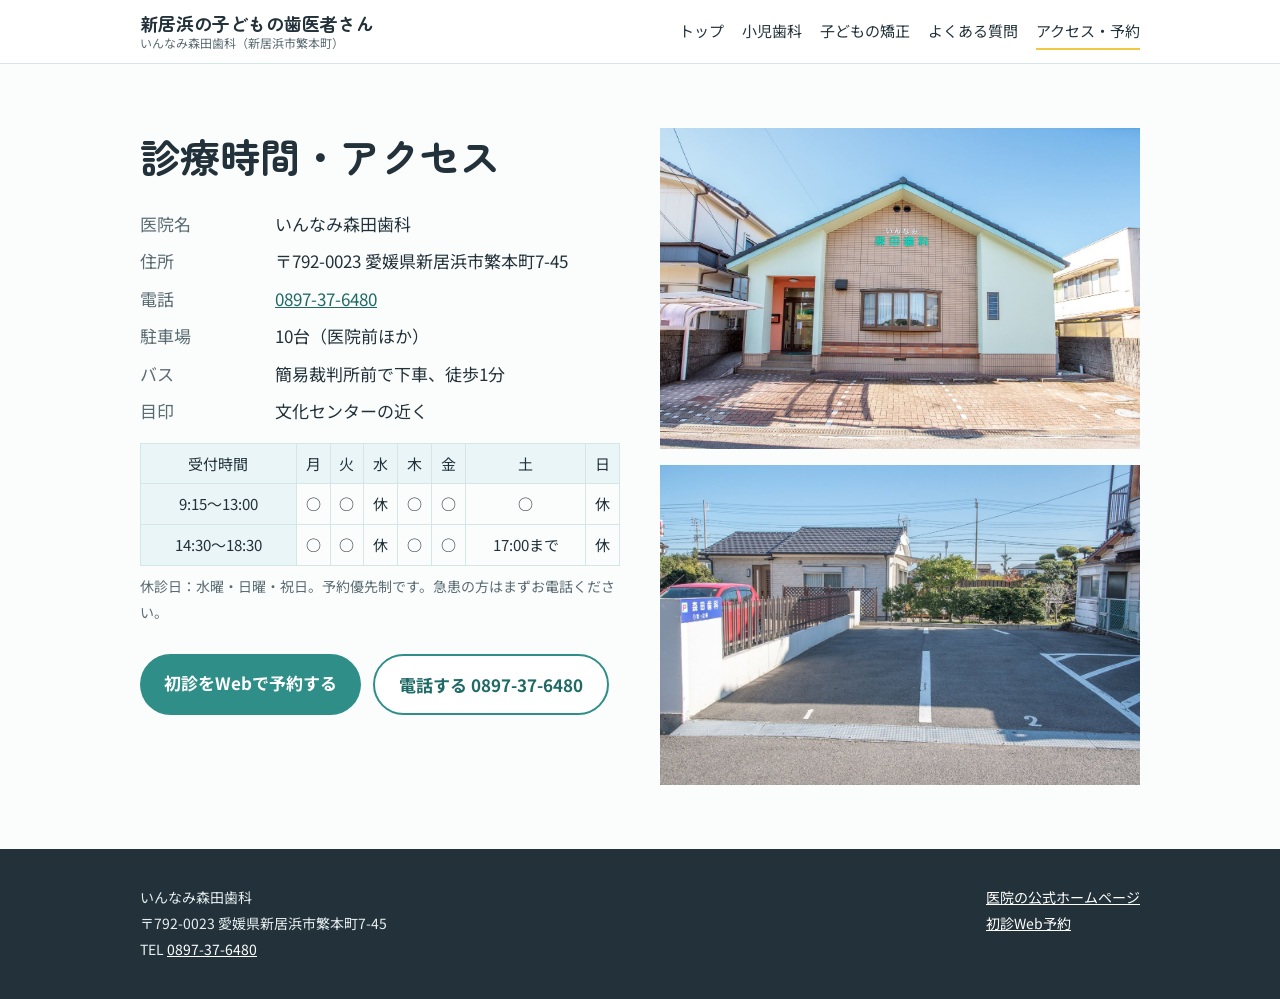
==== access.html @ 4e0ab886 "Publish kids site Co-Authored-By: Claude Opus 5.5 <noreply@anthropic.com> Claude-Session: https://cl" ====
<!doctype html>
<html lang="ja">
<head>
<meta charset="utf-8">
<meta name="viewport" content="width=device-width,initial-scale=1">
<title>診療時間・アクセス・予約｜新居浜市繁本町 いんなみ森田歯科</title>
<meta name="description" content="いんなみ森田歯科（新居浜市繁本町7-45）の診療時間とアクセス。土曜診療（17時まで）、駐車場10台、簡易裁判所前バス停から徒歩1分。初診はWeb予約またはお電話で。">
<link rel="canonical" href="https://niihama-kodomo-haisha.com/access.html">
<meta property="og:title" content="診療時間・アクセス・予約｜新居浜市繁本町 いんなみ森田歯科">
<meta property="og:description" content="いんなみ森田歯科（新居浜市繁本町7-45）の診療時間とアクセス。土曜診療（17時まで）、駐車場10台、簡易裁判所前バス停から徒歩1分。初診はWeb予約またはお電話で。">
<meta property="og:type" content="website">
<meta property="og:url" content="https://niihama-kodomo-haisha.com/access.html">
<meta property="og:image" content="https://niihama-kodomo-haisha.com/img/fluoride.jpg">
<link rel="preconnect" href="https://fonts.googleapis.com">
<link rel="preconnect" href="https://fonts.gstatic.com" crossorigin>
<link href="https://fonts.googleapis.com/css2?family=Noto+Sans+JP:wght@400;700&family=Zen+Maru+Gothic:wght@700&display=swap" rel="stylesheet">
<link rel="stylesheet" href="style.css">
<script type="application/ld+json">{"@context": "https://schema.org", "@type": "Dentist", "name": "いんなみ森田歯科", "url": "https://innamimorita.com", "telephone": "+81-897-37-6480", "address": {"@type": "PostalAddress", "postalCode": "792-0023", "addressRegion": "愛媛県", "addressLocality": "新居浜市", "streetAddress": "繁本町7-45"}, "geo": {"@type": "GeoCoordinates", "latitude": 33.962375, "longitude": 133.283121}, "openingHoursSpecification": [{"@type": "OpeningHoursSpecification", "dayOfWeek": ["Monday", "Tuesday", "Thursday", "Friday"], "opens": "09:15", "closes": "13:00"}, {"@type": "OpeningHoursSpecification", "dayOfWeek": ["Monday", "Tuesday", "Thursday", "Friday"], "opens": "14:30", "closes": "18:30"}, {"@type": "OpeningHoursSpecification", "dayOfWeek": "Saturday", "opens": "09:15", "closes": "13:00"}, {"@type": "OpeningHoursSpecification", "dayOfWeek": "Saturday", "opens": "14:30", "closes": "17:00"}], "medicalSpecialty": ["Pediatric", "Orthodontic"]}</script>
</head>
<body>
<header class="site-head"><div class="wrap">
<a class="brand" href="index.html">新居浜の子どもの歯医者さん<small>いんなみ森田歯科（新居浜市繁本町）</small></a>
<nav class="nav" aria-label="サイト内"><a href="index.html">トップ</a><a href="kodomo.html">小児歯科</a><a href="kyousei.html">子どもの矯正</a><a href="faq.html">よくある質問</a><a href="access.html" aria-current="page">アクセス・予約</a></nav>
</div></header>
<main>
<section><div class="wrap two">
<div class="info">
<h1 style="font-size:clamp(28px,4.4vw,40px);margin-bottom:24px">診療時間・アクセス</h1>
<dl>
<dt>医院名</dt><dd>いんなみ森田歯科</dd>
<dt>住所</dt><dd>〒792-0023 愛媛県新居浜市繁本町7-45</dd>
<dt>電話</dt><dd><a href="tel:0897376480">0897-37-6480</a></dd>
<dt>駐車場</dt><dd>10台（医院前ほか）</dd>
<dt>バス</dt><dd>簡易裁判所前で下車、徒歩1分</dd>
<dt>目印</dt><dd>文化センターの近く</dd>
</dl>
<table class="hours">
<thead><tr><th scope="col">受付時間</th><th>月</th><th>火</th><th>水</th><th>木</th><th>金</th><th>土</th><th>日</th></tr></thead>
<tbody>
<tr><th scope="row">9:15〜13:00</th><td>○</td><td>○</td><td>休</td><td>○</td><td>○</td><td>○</td><td>休</td></tr>
<tr><th scope="row">14:30〜18:30</th><td>○</td><td>○</td><td>休</td><td>○</td><td>○</td><td>17:00まで</td><td>休</td></tr>
</tbody></table>
<p class="note" style="margin-top:8px">休診日：水曜・日曜・祝日。予約優先制です。急患の方はまずお電話ください。</p>
<div class="actions"><a class="btn" href="https://innamimorita.com/reservation/">初診をWebで予約する</a><a class="btn ghost" href="tel:0897376480">電話する 0897-37-6480</a></div>
</div>
<div>
<img src="img/gaikan.jpg" width="1400" height="934" alt="いんなみ森田歯科の外観" loading="lazy">
<img src="img/parking.jpg" width="1200" height="801" alt="医院前の駐車場" loading="lazy" style="margin-top:16px">
</div>
</div></section>

</main>
<footer class="site-foot"><div class="wrap">
<div>いんなみ森田歯科<br>〒792-0023 愛媛県新居浜市繁本町7-45<br>TEL <a href="tel:0897376480">0897-37-6480</a></div>
<div><a href="https://innamimorita.com/">医院の公式ホームページ</a><br><a href="https://innamimorita.com/reservation/">初診Web予約</a></div>
</div></footer>
</body>
</html>
---- style.css ----
:root{
  --teal:#2f8f88;
  --teal-dark:#1f6a65;
  --sky:#e9f5f6;
  --crayon:#f2c744;
  --ink:#23323a;
  --muted:#5a6b72;
  --paper:#fbfdfd;
  --line:#d5e6e7;
}
*{box-sizing:border-box}
html{-webkit-text-size-adjust:100%}
body{margin:0;background:var(--paper);color:var(--ink);font-family:"Noto Sans JP",system-ui,sans-serif;font-size:17px;line-height:1.85}
img{max-width:100%;height:auto;display:block}
a{color:var(--teal-dark)}
a:focus-visible,button:focus-visible{outline:3px solid var(--crayon);outline-offset:3px;border-radius:4px}
h1,h2,h3{font-family:"Zen Maru Gothic","Noto Sans JP",sans-serif;font-weight:700;line-height:1.4;margin:0}
.wrap{max-width:1040px;margin:0 auto;padding:0 20px}
.narrow{max-width:720px}

/* header */
.site-head{border-bottom:1px solid var(--line);background:#fff}
.site-head .wrap{display:flex;align-items:center;justify-content:space-between;gap:12px;padding-top:12px;padding-bottom:12px;flex-wrap:wrap}
.brand{font-family:"Zen Maru Gothic",sans-serif;font-weight:700;font-size:18px;color:var(--ink);text-decoration:none;line-height:1.3}
.brand small{display:block;font-family:"Noto Sans JP",sans-serif;font-weight:400;font-size:12px;color:var(--muted)}
.nav{display:flex;gap:4px 18px;flex-wrap:wrap;font-size:15px}
.nav a{text-decoration:none;color:var(--ink);padding:4px 0;border-bottom:2px solid transparent}
.nav a[aria-current=page]{border-bottom-color:var(--crayon)}

/* hero */
.hero{background:var(--sky);padding:48px 0 56px}
.hero .wrap{display:grid;grid-template-columns:1.1fr .9fr;gap:40px;align-items:center}
.hero h1{font-size:clamp(30px,5vw,48px);letter-spacing:.02em}
.hero p.lead{font-size:18px;margin:20px 0 0;max-width:30em}
.hero figure{margin:0;position:relative}
.hero figure img{border-radius:18px;background:#fff}
.stamp{position:absolute;left:-18px;bottom:-18px;width:132px;height:132px;border-radius:50%;background:var(--crayon);color:var(--ink);display:flex;align-items:center;justify-content:center;text-align:center;font-family:"Zen Maru Gothic",sans-serif;font-weight:700;font-size:15px;line-height:1.35;transform:rotate(-8deg);box-shadow:0 0 0 6px #fff}
.stamp b{display:block;font-size:30px;line-height:1.1}
.actions{display:flex;flex-wrap:wrap;gap:12px;margin-top:28px}
.btn{display:inline-block;background:var(--teal);color:#fff;text-decoration:none;font-weight:700;padding:13px 24px;border-radius:999px}
.btn:hover{background:var(--teal-dark)}
.btn.ghost{background:#fff;color:var(--teal-dark);border:2px solid var(--teal)}

/* sections */
section{padding:64px 0}
section+section{border-top:1px solid var(--line)}
h2{font-size:clamp(24px,3.4vw,32px);margin-bottom:20px}
h3{font-size:21px;margin:32px 0 8px}
p{margin:0 0 1em}
.two{display:grid;grid-template-columns:1fr 1fr;gap:40px;align-items:start}
.note{font-size:14px;color:var(--muted)}
ul.check{list-style:none;padding:0;margin:0}
ul.check li{padding-left:1.6em;position:relative;margin-bottom:6px}
ul.check li::before{content:"";position:absolute;left:0;top:.62em;width:.8em;height:.8em;border-radius:50%;background:var(--crayon)}
.steps{counter-reset:s;list-style:none;padding:0;margin:0}
.steps li{counter-increment:s;position:relative;padding:0 0 22px 52px;border-left:2px dashed var(--line);margin-left:17px}
.steps li:last-child{border-left-color:transparent}
.steps li::before{content:counter(s);position:absolute;left:-18px;top:0;width:34px;height:34px;border-radius:50%;background:var(--teal);color:#fff;font-weight:700;display:flex;align-items:center;justify-content:center;font-family:"Zen Maru Gothic",sans-serif}
.steps b{display:block}

table.price{width:100%;border-collapse:collapse;font-size:16px}
table.price th,table.price td{border-bottom:1px solid var(--line);padding:12px 8px;text-align:left;vertical-align:top}
table.price td.yen{text-align:right;white-space:nowrap;font-weight:700}
table.price thead th{font-size:14px;color:var(--muted);font-weight:400}
.scroll{overflow-x:auto}
.risk{background:#fff;border-left:6px solid var(--crayon);padding:20px 24px;margin-top:28px}
.risk h3{margin-top:0}

details{border-bottom:1px solid var(--line);padding:14px 0}
summary{cursor:pointer;font-weight:700;list-style:none}
summary::-webkit-details-marker{display:none}
summary::before{content:"Q.";color:var(--teal);margin-right:8px;font-family:"Zen Maru Gothic",sans-serif}
details p{margin:10px 0 0 1.8em}

.info dl{display:grid;grid-template-columns:7em 1fr;gap:6px 16px;margin:0}
.info dt{color:var(--muted)}
.info dd{margin:0}
.hours{width:100%;border-collapse:collapse;font-size:15px;margin-top:16px;text-align:center}
.hours th,.hours td{border:1px solid var(--line);padding:6px 2px}
.hours th{background:var(--sky);font-weight:400}

.site-foot{background:var(--ink);color:#e6eef0;padding:36px 0;font-size:14px}
.site-foot a{color:#fff}
.site-foot .wrap{display:flex;flex-wrap:wrap;justify-content:space-between;gap:16px}

@media (max-width:760px){
  body{font-size:16px}
  .hero{padding:32px 0 48px}
  .hero .wrap,.two{grid-template-columns:1fr;gap:28px}
  .hero figure{margin:0 10px 0 18px}
  .stamp{width:108px;height:108px;font-size:13px;left:-14px;bottom:-14px}
  .stamp b{font-size:24px}
  section{padding:48px 0}
  .info dl{grid-template-columns:5.5em 1fr}
}
@media (prefers-reduced-motion:reduce){*{transition:none!important}}
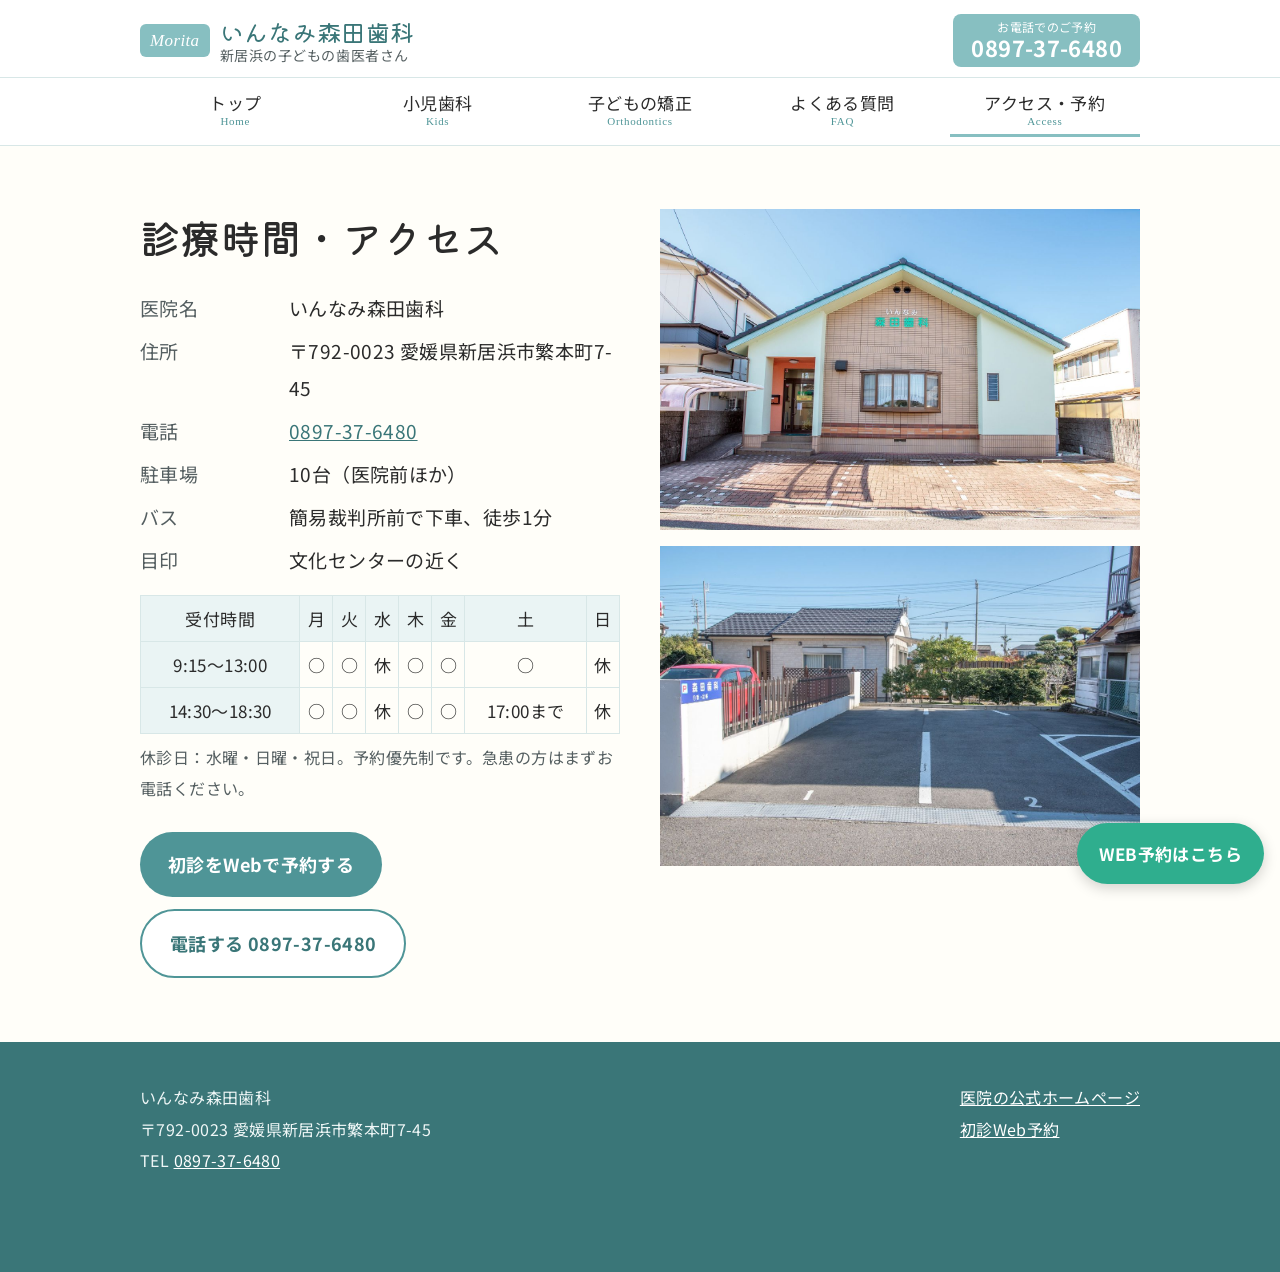
==== commit 8e140ac4: "Match main HP look, larger text, floating web reservation Co-Authored-By: Claude Opus 5.5 <noreply@a" ====
--- a/access.html
+++ b/access.html
@@ -13,15 +13,15 @@
 <meta property="og:image" content="https://niihama-kodomo-haisha.com/img/fluoride.jpg">
 <link rel="preconnect" href="https://fonts.googleapis.com">
 <link rel="preconnect" href="https://fonts.gstatic.com" crossorigin>
-<link href="https://fonts.googleapis.com/css2?family=Noto+Sans+JP:wght@400;700&family=Zen+Maru+Gothic:wght@700&display=swap" rel="stylesheet">
+<link href="https://fonts.googleapis.com/css2?family=Noto+Sans+JP:wght@400;700&family=Kiwi+Maru:wght@500&display=swap" rel="stylesheet">
 <link rel="stylesheet" href="style.css">
 <script type="application/ld+json">{"@context": "https://schema.org", "@type": "Dentist", "name": "いんなみ森田歯科", "url": "https://innamimorita.com", "telephone": "+81-897-37-6480", "address": {"@type": "PostalAddress", "postalCode": "792-0023", "addressRegion": "愛媛県", "addressLocality": "新居浜市", "streetAddress": "繁本町7-45"}, "geo": {"@type": "GeoCoordinates", "latitude": 33.962375, "longitude": 133.283121}, "openingHoursSpecification": [{"@type": "OpeningHoursSpecification", "dayOfWeek": ["Monday", "Tuesday", "Thursday", "Friday"], "opens": "09:15", "closes": "13:00"}, {"@type": "OpeningHoursSpecification", "dayOfWeek": ["Monday", "Tuesday", "Thursday", "Friday"], "opens": "14:30", "closes": "18:30"}, {"@type": "OpeningHoursSpecification", "dayOfWeek": "Saturday", "opens": "09:15", "closes": "13:00"}, {"@type": "OpeningHoursSpecification", "dayOfWeek": "Saturday", "opens": "14:30", "closes": "17:00"}], "medicalSpecialty": ["Pediatric", "Orthodontic"]}</script>
 </head>
 <body>
-<header class="site-head"><div class="wrap">
-<a class="brand" href="index.html">新居浜の子どもの歯医者さん<small>いんなみ森田歯科（新居浜市繁本町）</small></a>
-<nav class="nav" aria-label="サイト内"><a href="index.html">トップ</a><a href="kodomo.html">小児歯科</a><a href="kyousei.html">子どもの矯正</a><a href="faq.html">よくある質問</a><a href="access.html" aria-current="page">アクセス・予約</a></nav>
-</div></header>
+<header class="site-head"><div class="wrap head-top">
+<a class="brand" href="index.html"><span class="mark" aria-hidden="true">Morita</span><span>いんなみ森田歯科<small>新居浜の子どもの歯医者さん</small></span></a>
+<a class="tel-pill" href="tel:0897376480"><small>お電話でのご予約</small>0897-37-6480</a>
+</div><nav class="nav" aria-label="サイト内"><div class="wrap"><a href="index.html">トップ<small>Home</small></a><a href="kodomo.html">小児歯科<small>Kids</small></a><a href="kyousei.html">子どもの矯正<small>Orthodontics</small></a><a href="faq.html">よくある質問<small>FAQ</small></a><a href="access.html" aria-current="page">アクセス・予約<small>Access</small></a></div></nav></header>
 <main>
 <section><div class="wrap two">
 <div class="info">
@@ -50,6 +50,7 @@
 </div></section>
 
 </main>
+<a class="float-res" href="https://innamimorita.com/reservation/">WEB予約はこちら</a>
 <footer class="site-foot"><div class="wrap">
 <div>いんなみ森田歯科<br>〒792-0023 愛媛県新居浜市繁本町7-45<br>TEL <a href="tel:0897376480">0897-37-6480</a></div>
 <div><a href="https://innamimorita.com/">医院の公式ホームページ</a><br><a href="https://innamimorita.com/reservation/">初診Web予約</a></div>
--- a/style.css
+++ b/style.css
@@ -1,67 +1,78 @@
 :root{
-  --teal:#2f8f88;
-  --teal-dark:#1f6a65;
-  --sky:#e9f5f6;
-  --crayon:#f2c744;
-  --ink:#23323a;
-  --muted:#5a6b72;
-  --paper:#fbfdfd;
-  --line:#d5e6e7;
+  --teal:#4f9597;
+  --teal-dark:#3a7678;
+  --teal-soft:#87bfc1;
+  --sky:#eaf4f4;
+  --cream:#f5f0d6;
+  --crayon:#d9bf67;
+  --green:#2fae8e;
+  --ink:#2b2b2b;
+  --muted:#555f61;
+  --paper:#fffef9;
+  --line:#d8e7e7;
 }
 *{box-sizing:border-box}
 html{-webkit-text-size-adjust:100%}
-body{margin:0;background:var(--paper);color:var(--ink);font-family:"Noto Sans JP",system-ui,sans-serif;font-size:17px;line-height:1.85}
+body{margin:0;background:var(--paper);color:var(--ink);font-family:"Noto Sans JP",system-ui,sans-serif;font-size:19px;line-height:1.95;letter-spacing:.02em}
 img{max-width:100%;height:auto;display:block}
 a{color:var(--teal-dark)}
 a:focus-visible,button:focus-visible{outline:3px solid var(--crayon);outline-offset:3px;border-radius:4px}
-h1,h2,h3{font-family:"Zen Maru Gothic","Noto Sans JP",sans-serif;font-weight:700;line-height:1.4;margin:0}
+h1,h2,h3{font-family:"Kiwi Maru","Noto Sans JP",sans-serif;font-weight:500;line-height:1.4;margin:0}
 .wrap{max-width:1040px;margin:0 auto;padding:0 20px}
 .narrow{max-width:720px}
 
-/* header */
-.site-head{border-bottom:1px solid var(--line);background:#fff}
-.site-head .wrap{display:flex;align-items:center;justify-content:space-between;gap:12px;padding-top:12px;padding-bottom:12px;flex-wrap:wrap}
-.brand{font-family:"Zen Maru Gothic",sans-serif;font-weight:700;font-size:18px;color:var(--ink);text-decoration:none;line-height:1.3}
-.brand small{display:block;font-family:"Noto Sans JP",sans-serif;font-weight:400;font-size:12px;color:var(--muted)}
-.nav{display:flex;gap:4px 18px;flex-wrap:wrap;font-size:15px}
-.nav a{text-decoration:none;color:var(--ink);padding:4px 0;border-bottom:2px solid transparent}
-.nav a[aria-current=page]{border-bottom-color:var(--crayon)}
+/* header (メインHPに合わせた白ヘッダー) */
+.site-head{background:#fff;box-shadow:0 1px 0 var(--line)}
+.head-top{display:flex;align-items:center;justify-content:space-between;gap:12px;padding-top:14px;padding-bottom:10px;flex-wrap:wrap}
+.brand{display:flex;align-items:center;gap:10px;font-family:"Kiwi Maru",sans-serif;font-size:24px;color:var(--teal-dark);text-decoration:none;line-height:1.25}
+.brand .mark{background:var(--teal-soft);color:#fff;font-family:Georgia,serif;font-style:italic;font-size:17px;padding:6px 10px;border-radius:6px}
+.brand small{display:block;font-family:"Noto Sans JP",sans-serif;font-size:14px;color:var(--muted);letter-spacing:.04em}
+.tel-pill{background:var(--teal-soft);color:#fff;text-decoration:none;border-radius:8px;padding:6px 18px;font-family:Roboto,"Noto Sans JP",sans-serif;font-weight:700;font-size:22px;line-height:1.2;text-align:center}
+.tel-pill small{display:block;font-size:12px;font-weight:400}
+.nav{border-top:1px solid var(--line)}
+.nav .wrap{display:flex;justify-content:space-between;gap:4px 12px;flex-wrap:wrap;padding-top:8px;padding-bottom:8px}
+.nav a{flex:1;text-align:center;text-decoration:none;color:var(--ink);font-size:17px;line-height:1.3;padding:6px 4px;border-bottom:3px solid transparent}
+.nav a small{display:block;font-size:11px;color:var(--teal);font-family:Georgia,serif;letter-spacing:.06em}
+.nav a[aria-current=page]{border-bottom-color:var(--teal-soft)}
+.float-res{position:fixed;right:16px;bottom:16px;z-index:10;background:var(--green);color:#fff;text-decoration:none;font-weight:700;font-size:17px;padding:14px 22px;border-radius:999px;box-shadow:0 4px 14px rgba(0,0,0,.18)}
+.float-res:hover{filter:brightness(.92)}
 
 /* hero */
-.hero{background:var(--sky);padding:48px 0 56px}
+.hero{background:linear-gradient(180deg,#fff 0,var(--sky) 100%);padding:52px 0 64px}
 .hero .wrap{display:grid;grid-template-columns:1.1fr .9fr;gap:40px;align-items:center}
 .hero h1{font-size:clamp(30px,5vw,48px);letter-spacing:.02em}
-.hero p.lead{font-size:18px;margin:20px 0 0;max-width:30em}
+.hero p.lead{font-size:20px;margin:20px 0 0;max-width:30em}
 .hero figure{margin:0;position:relative}
-.hero figure img{border-radius:18px;background:#fff}
-.stamp{position:absolute;left:-18px;bottom:-18px;width:132px;height:132px;border-radius:50%;background:var(--crayon);color:var(--ink);display:flex;align-items:center;justify-content:center;text-align:center;font-family:"Zen Maru Gothic",sans-serif;font-weight:700;font-size:15px;line-height:1.35;transform:rotate(-8deg);box-shadow:0 0 0 6px #fff}
+.hero figure img{border-radius:46% 54% 42% 58% / 52% 40% 60% 48%;background:#fff}
+.stamp{position:absolute;left:-18px;bottom:-18px;width:132px;height:132px;border-radius:50%;background:var(--crayon);color:var(--ink);display:flex;align-items:center;justify-content:center;text-align:center;font-family:"Kiwi Maru",sans-serif;font-weight:700;font-size:15px;line-height:1.35;transform:rotate(-8deg);box-shadow:0 0 0 6px #fff}
 .stamp b{display:block;font-size:30px;line-height:1.1}
 .actions{display:flex;flex-wrap:wrap;gap:12px;margin-top:28px}
-.btn{display:inline-block;background:var(--teal);color:#fff;text-decoration:none;font-weight:700;padding:13px 24px;border-radius:999px}
+.btn{display:inline-block;background:var(--teal);color:#fff;text-decoration:none;font-weight:700;padding:15px 28px;border-radius:999px;font-size:18px}
 .btn:hover{background:var(--teal-dark)}
 .btn.ghost{background:#fff;color:var(--teal-dark);border:2px solid var(--teal)}
 
 /* sections */
 section{padding:64px 0}
 section+section{border-top:1px solid var(--line)}
-h2{font-size:clamp(24px,3.4vw,32px);margin-bottom:20px}
-h3{font-size:21px;margin:32px 0 8px}
+h2{font-size:clamp(27px,3.8vw,36px);margin-bottom:24px;color:var(--teal-dark)}
+h2::after{content:"";display:block;width:56px;height:4px;border-radius:2px;background:var(--crayon);margin-top:12px}
+h3{font-size:23px;margin:32px 0 8px}
 p{margin:0 0 1em}
 .two{display:grid;grid-template-columns:1fr 1fr;gap:40px;align-items:start}
-.note{font-size:14px;color:var(--muted)}
+.note{font-size:16px;color:var(--muted)}
 ul.check{list-style:none;padding:0;margin:0}
 ul.check li{padding-left:1.6em;position:relative;margin-bottom:6px}
 ul.check li::before{content:"";position:absolute;left:0;top:.62em;width:.8em;height:.8em;border-radius:50%;background:var(--crayon)}
 .steps{counter-reset:s;list-style:none;padding:0;margin:0}
 .steps li{counter-increment:s;position:relative;padding:0 0 22px 52px;border-left:2px dashed var(--line);margin-left:17px}
 .steps li:last-child{border-left-color:transparent}
-.steps li::before{content:counter(s);position:absolute;left:-18px;top:0;width:34px;height:34px;border-radius:50%;background:var(--teal);color:#fff;font-weight:700;display:flex;align-items:center;justify-content:center;font-family:"Zen Maru Gothic",sans-serif}
+.steps li::before{content:counter(s);position:absolute;left:-18px;top:0;width:34px;height:34px;border-radius:50%;background:var(--teal);color:#fff;font-weight:700;display:flex;align-items:center;justify-content:center;font-family:"Kiwi Maru",sans-serif}
 .steps b{display:block}
 
-table.price{width:100%;border-collapse:collapse;font-size:16px}
+table.price{width:100%;border-collapse:collapse;font-size:18px}
 table.price th,table.price td{border-bottom:1px solid var(--line);padding:12px 8px;text-align:left;vertical-align:top}
 table.price td.yen{text-align:right;white-space:nowrap;font-weight:700}
-table.price thead th{font-size:14px;color:var(--muted);font-weight:400}
+table.price thead th{font-size:15px;color:var(--muted);font-weight:400}
 .scroll{overflow-x:auto}
 .risk{background:#fff;border-left:6px solid var(--crayon);padding:20px 24px;margin-top:28px}
 .risk h3{margin-top:0}
@@ -69,22 +80,27 @@
 details{border-bottom:1px solid var(--line);padding:14px 0}
 summary{cursor:pointer;font-weight:700;list-style:none}
 summary::-webkit-details-marker{display:none}
-summary::before{content:"Q.";color:var(--teal);margin-right:8px;font-family:"Zen Maru Gothic",sans-serif}
+summary::before{content:"Q.";color:var(--teal);margin-right:8px;font-family:"Kiwi Maru",sans-serif}
 details p{margin:10px 0 0 1.8em}
 
 .info dl{display:grid;grid-template-columns:7em 1fr;gap:6px 16px;margin:0}
 .info dt{color:var(--muted)}
 .info dd{margin:0}
-.hours{width:100%;border-collapse:collapse;font-size:15px;margin-top:16px;text-align:center}
+.hours{width:100%;border-collapse:collapse;font-size:17px;margin-top:16px;text-align:center}
 .hours th,.hours td{border:1px solid var(--line);padding:6px 2px}
 .hours th{background:var(--sky);font-weight:400}
 
-.site-foot{background:var(--ink);color:#e6eef0;padding:36px 0;font-size:14px}
+.site-foot{background:var(--teal-dark);color:#eef6f6;padding:40px 0 96px;font-size:16px}
 .site-foot a{color:#fff}
 .site-foot .wrap{display:flex;flex-wrap:wrap;justify-content:space-between;gap:16px}
 
 @media (max-width:760px){
-  body{font-size:16px}
+  body{font-size:18px}
+  .brand{font-size:20px}
+  .tel-pill{font-size:18px;padding:5px 12px}
+  .nav .wrap{padding-left:8px;padding-right:8px}
+  .nav a{font-size:14px;flex:1 1 30%}
+  .float-res{left:16px;right:16px;text-align:center}
   .hero{padding:32px 0 48px}
   .hero .wrap,.two{grid-template-columns:1fr;gap:28px}
   .hero figure{margin:0 10px 0 18px}
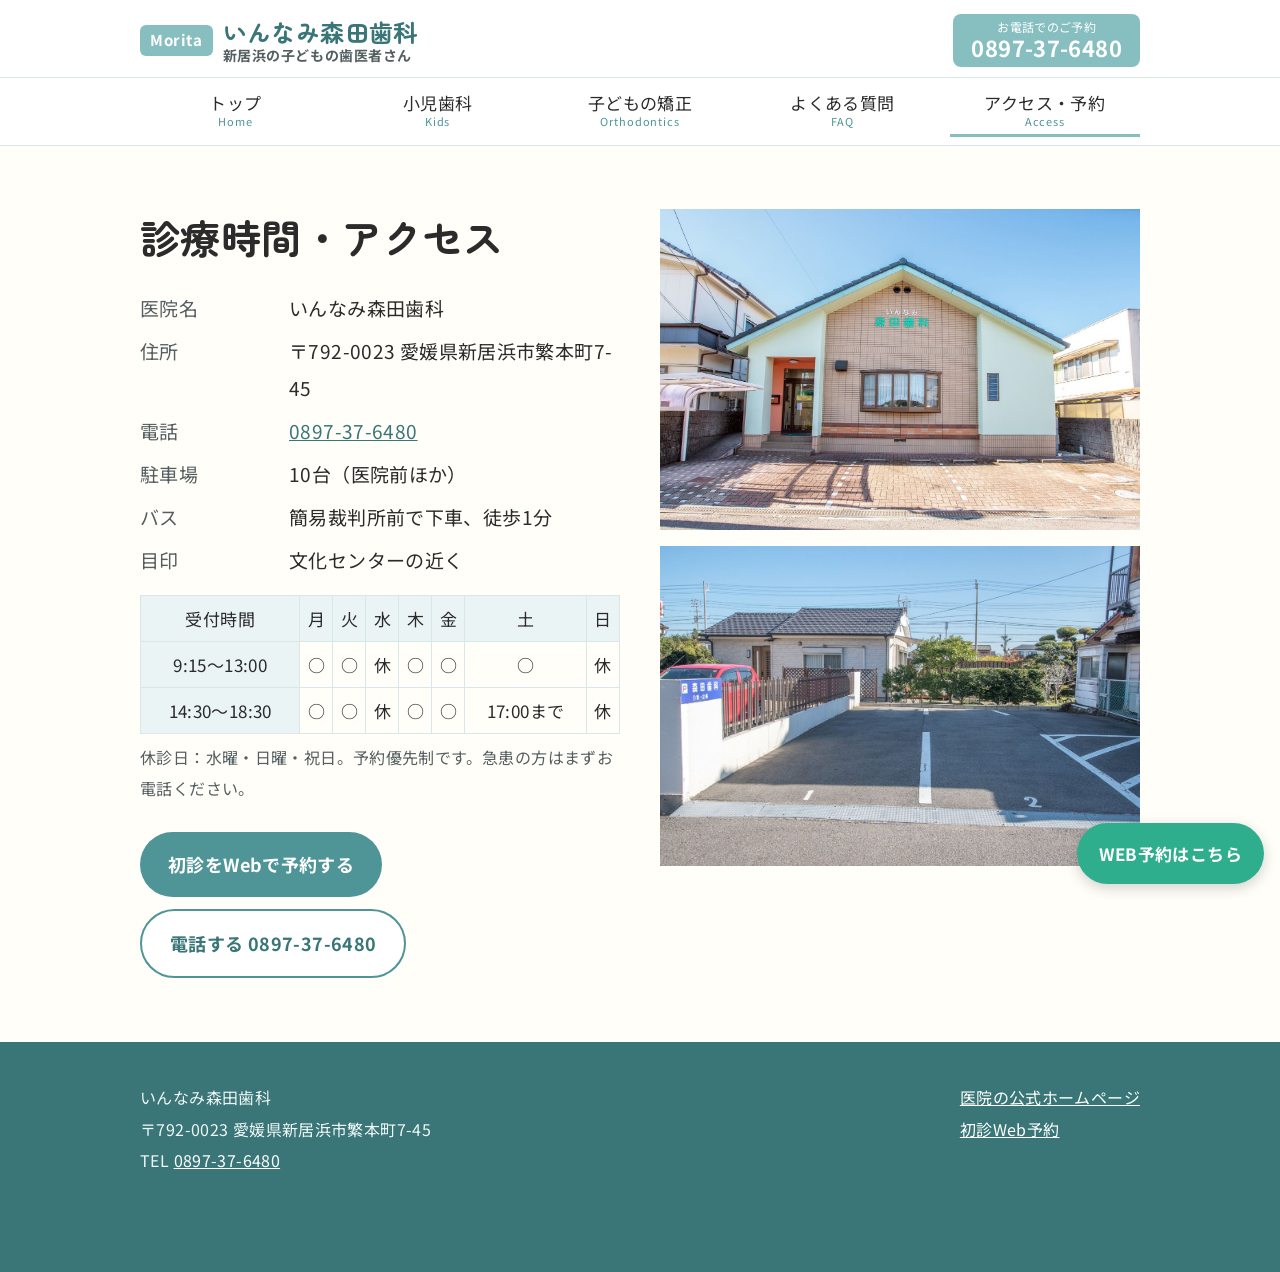
==== commit 69ac32bb: "Switch to self-hosted Zen Maru Gothic / Noto Sans JP Co-Authored-By: Claude Opus 5.5 <noreply@anthro" ====
--- a/access.html
+++ b/access.html
@@ -11,9 +11,7 @@
 <meta property="og:type" content="website">
 <meta property="og:url" content="https://niihama-kodomo-haisha.com/access.html">
 <meta property="og:image" content="https://niihama-kodomo-haisha.com/img/fluoride.jpg">
-<link rel="preconnect" href="https://fonts.googleapis.com">
-<link rel="preconnect" href="https://fonts.gstatic.com" crossorigin>
-<link href="https://fonts.googleapis.com/css2?family=Noto+Sans+JP:wght@400;700&family=Kiwi+Maru:wght@500&display=swap" rel="stylesheet">
+<link rel="stylesheet" href="fonts/fonts.css">
 <link rel="stylesheet" href="style.css">
 <script type="application/ld+json">{"@context": "https://schema.org", "@type": "Dentist", "name": "いんなみ森田歯科", "url": "https://innamimorita.com", "telephone": "+81-897-37-6480", "address": {"@type": "PostalAddress", "postalCode": "792-0023", "addressRegion": "愛媛県", "addressLocality": "新居浜市", "streetAddress": "繁本町7-45"}, "geo": {"@type": "GeoCoordinates", "latitude": 33.962375, "longitude": 133.283121}, "openingHoursSpecification": [{"@type": "OpeningHoursSpecification", "dayOfWeek": ["Monday", "Tuesday", "Thursday", "Friday"], "opens": "09:15", "closes": "13:00"}, {"@type": "OpeningHoursSpecification", "dayOfWeek": ["Monday", "Tuesday", "Thursday", "Friday"], "opens": "14:30", "closes": "18:30"}, {"@type": "OpeningHoursSpecification", "dayOfWeek": "Saturday", "opens": "09:15", "closes": "13:00"}, {"@type": "OpeningHoursSpecification", "dayOfWeek": "Saturday", "opens": "14:30", "closes": "17:00"}], "medicalSpecialty": ["Pediatric", "Orthodontic"]}</script>
 </head>
--- a/fonts/fonts.css
+++ b/fonts/fonts.css
@@ -0,0 +1,3695 @@
+/* zen-maru-gothic-[2]-700-normal */
+@font-face {
+  font-family: 'Zen Maru Gothic';
+  font-style: normal;
+  font-display: swap;
+  font-weight: 700;
+  src: url(./files/zen-maru-gothic-2-700-normal.woff2) format('woff2');
+  unicode-range: U+ffd7,U+ffda-ffdc,U+ffe0-ffe2,U+ffe4,U+ffe6,U+ffe8-ffee,U+1f100-1f10c,U+1f110-1f16c,U+1f170-1f1ac,U+1f200-1f202,U+1f210-1f234;
+}
+
+/* zen-maru-gothic-[3]-700-normal */
+@font-face {
+  font-family: 'Zen Maru Gothic';
+  font-style: normal;
+  font-display: swap;
+  font-weight: 700;
+  src: url(./files/zen-maru-gothic-3-700-normal.woff2) format('woff2');
+  unicode-range: U+fa10,U+fa12-fa6d,U+fb00-fb04,U+fe10-fe19,U+fe30-fe42,U+fe44-fe52,U+fe54-fe66,U+fe68-fe6b,U+ff02,U+ff04,U+ff07,U+ff51,U+ff5b,U+ff5d,U+ff5f-ff60,U+ff66,U+ff69,U+ff87,U+ffa1-ffbe,U+ffc2-ffc7,U+ffca-ffcf,U+ffd2-ffd6;
+}
+
+/* zen-maru-gothic-[4]-700-normal */
+@font-face {
+  font-family: 'Zen Maru Gothic';
+  font-style: normal;
+  font-display: swap;
+  font-weight: 700;
+  src: url(./files/zen-maru-gothic-4-700-normal.woff2) format('woff2');
+  unicode-range: U+f92d-f959,U+f95b-f9f2,U+f9f4-fa0b,U+fa0e-fa0f;
+}
+
+/* zen-maru-gothic-[5]-700-normal */
+@font-face {
+  font-family: 'Zen Maru Gothic';
+  font-style: normal;
+  font-display: swap;
+  font-weight: 700;
+  src: url(./files/zen-maru-gothic-5-700-normal.woff2) format('woff2');
+  unicode-range: U+9e8b-9e8c,U+9e8e-9e8f,U+9e91-9e92,U+9e95-9e96,U+9e98,U+9e9b,U+9e9d-9e9e,U+9ea4-9ea5,U+9ea8-9eaa,U+9eac-9eb0,U+9eb3-9eb5,U+9eb8,U+9ebc-9ebf,U+9ec3,U+9ec6,U+9ec8,U+9ecb-9ecd,U+9ecf-9ed1,U+9ed4-9ed5,U+9ed8,U+9edb-9ee0,U+9ee4-9ee5,U+9ee7-9ee8,U+9eec-9ef2,U+9ef4-9ef9,U+9efb-9eff,U+9f02-9f03,U+9f07-9f09,U+9f0e-9f12,U+9f14-9f17,U+9f19-9f1b,U+9f1f-9f22,U+9f26,U+9f2a-9f2c,U+9f2f,U+9f31-9f32,U+9f34,U+9f37,U+9f39-9f3a,U+9f3c-9f3f,U+9f41,U+9f43-9f47,U+9f4a,U+9f4e-9f50,U+9f52-9f58,U+9f5a,U+9f5d-9f61,U+9f63,U+9f66-9f6a,U+9f6c-9f73,U+9f75-9f77,U+9f7a,U+9f7d,U+9f7f,U+9f8f-9f92,U+9f94-9f97,U+9f99,U+9f9c-9fa3,U+9fa5,U+9fb4,U+9fbc-9fc2,U+9fc4,U+9fc6,U+9fcc,U+f900-f92c;
+}
+
+/* zen-maru-gothic-[6]-700-normal */
+@font-face {
+  font-family: 'Zen Maru Gothic';
+  font-style: normal;
+  font-display: swap;
+  font-weight: 700;
+  src: url(./files/zen-maru-gothic-6-700-normal.woff2) format('woff2');
+  unicode-range: U+9c3e,U+9c41,U+9c43-9c4a,U+9c4e-9c50,U+9c52-9c54,U+9c56,U+9c58,U+9c5a-9c61,U+9c63,U+9c65,U+9c67-9c6b,U+9c6d-9c6e,U+9c70,U+9c72,U+9c75-9c78,U+9c7a-9c7c,U+9ce6-9ce7,U+9ceb-9cec,U+9cf0,U+9cf2,U+9cf6-9cf7,U+9cf9,U+9d02-9d03,U+9d06-9d09,U+9d0b,U+9d0e,U+9d11-9d12,U+9d15,U+9d17-9d18,U+9d1b-9d1f,U+9d23,U+9d26,U+9d2a-9d2c,U+9d2f-9d30,U+9d32-9d34,U+9d3a,U+9d3c-9d3f,U+9d41-9d48,U+9d4a,U+9d50-9d54,U+9d59,U+9d5d-9d65,U+9d69-9d6c,U+9d6f-9d70,U+9d72-9d73,U+9d76-9d77,U+9d7a-9d7c,U+9d7e,U+9d83-9d84,U+9d86-9d87,U+9d89-9d8a,U+9d8d-9d8e,U+9d92-9d93,U+9d95-9d9a,U+9da1,U+9da4,U+9da9-9dac,U+9dae,U+9db1-9db2,U+9db5,U+9db8-9dbd,U+9dbf-9dc4,U+9dc6-9dc7,U+9dc9-9dca,U+9dcf,U+9dd3-9dd7,U+9dd9-9dda,U+9dde-9de0,U+9de3,U+9de5-9de7,U+9de9,U+9deb,U+9ded-9df0,U+9df3-9df4,U+9df8,U+9dfd-9dfe,U+9e02,U+9e07,U+9e0a,U+9e0d-9e0e,U+9e10-9e12,U+9e15-9e16,U+9e19-9e1f,U+9e75,U+9e79-9e7d,U+9e80-9e85,U+9e87-9e88;
+}
+
+/* zen-maru-gothic-[7]-700-normal */
+@font-face {
+  font-family: 'Zen Maru Gothic';
+  font-style: normal;
+  font-display: swap;
+  font-weight: 700;
+  src: url(./files/zen-maru-gothic-7-700-normal.woff2) format('woff2');
+  unicode-range: U+9ae5-9ae7,U+9ae9,U+9aeb-9aec,U+9aee-9aef,U+9af1-9af5,U+9af7,U+9af9-9afb,U+9afd,U+9aff-9b06,U+9b08-9b09,U+9b0b-9b0e,U+9b10,U+9b12,U+9b16,U+9b18-9b1d,U+9b1f-9b20,U+9b22-9b23,U+9b25-9b2f,U+9b32-9b35,U+9b37,U+9b39-9b3b,U+9b3d,U+9b43-9b44,U+9b48,U+9b4b-9b4f,U+9b51,U+9b55-9b58,U+9b5b,U+9b5e,U+9b61,U+9b63,U+9b65-9b66,U+9b68,U+9b6a-9b6f,U+9b72-9b79,U+9b7f-9b80,U+9b83-9b87,U+9b89-9b8b,U+9b8d,U+9b8f-9b94,U+9b96-9b97,U+9b9a,U+9b9d-9ba0,U+9ba6-9ba7,U+9ba9-9baa,U+9bac,U+9bb0-9bb2,U+9bb4,U+9bb7-9bb9,U+9bbb-9bbc,U+9bbe-9bc1,U+9bc6-9bc8,U+9bca,U+9bce-9bd2,U+9bd4,U+9bd7-9bd8,U+9bdd,U+9bdf,U+9be1-9be5,U+9be7,U+9bea-9beb,U+9bee-9bf3,U+9bf5,U+9bf7-9bfa,U+9bfd,U+9bff-9c00,U+9c02,U+9c04,U+9c06,U+9c08-9c0d,U+9c0f-9c16,U+9c18-9c1e,U+9c21-9c2a,U+9c2d-9c32,U+9c35-9c37,U+9c39-9c3a,U+9c3d;
+}
+
+/* zen-maru-gothic-[8]-700-normal */
+@font-face {
+  font-family: 'Zen Maru Gothic';
+  font-style: normal;
+  font-display: swap;
+  font-weight: 700;
+  src: url(./files/zen-maru-gothic-8-700-normal.woff2) format('woff2');
+  unicode-range: U+98eb,U+98ed-98ee,U+98f0-98f1,U+98f3,U+98f6,U+9902,U+9907-9909,U+9911-9912,U+9914-9918,U+991a-9922,U+9924,U+9926-9927,U+992b-992c,U+992e,U+9931-9935,U+9939-993e,U+9940-9942,U+9945-9949,U+994b-994e,U+9950-9952,U+9954-9955,U+9958-9959,U+995b-995c,U+995e-9960,U+9963,U+9997-9998,U+999b,U+999d-999f,U+99a3,U+99a5-99a6,U+99a8,U+99ad-99ae,U+99b0-99b2,U+99b5,U+99b9-99ba,U+99bc-99bd,U+99bf,U+99c1,U+99c3,U+99c8-99c9,U+99d1,U+99d3-99d5,U+99d8-99df,U+99e1-99e2,U+99e7,U+99ea-99ee,U+99f0-99f2,U+99f4-99f5,U+99f8-99f9,U+99fb-99fe,U+9a01-9a05,U+9a08,U+9a0a-9a0c,U+9a0f-9a11,U+9a16,U+9a1a,U+9a1e,U+9a20,U+9a22-9a24,U+9a27,U+9a2b,U+9a2d-9a2e,U+9a31,U+9a33,U+9a35-9a38,U+9a3e,U+9a40-9a45,U+9a47,U+9a4a-9a4e,U+9a51-9a52,U+9a54-9a58,U+9a5b,U+9a5d,U+9a5f,U+9a62,U+9a64-9a65,U+9a69-9a6c,U+9aaa,U+9aac-9ab0,U+9ab2,U+9ab4-9ab7,U+9ab9,U+9abb-9ac1,U+9ac3,U+9ac6,U+9ac8,U+9ace-9ad3,U+9ad5-9ad7,U+9adb-9adc,U+9ade-9ae0,U+9ae2-9ae4;
+}
+
+/* zen-maru-gothic-[9]-700-normal */
+@font-face {
+  font-family: 'Zen Maru Gothic';
+  font-style: normal;
+  font-display: swap;
+  font-weight: 700;
+  src: url(./files/zen-maru-gothic-9-700-normal.woff2) format('woff2');
+  unicode-range: U+971d,U+9721-9724,U+9728,U+972a,U+9730-9731,U+9733,U+9736,U+9738-9739,U+973b,U+973d-973e,U+9741-9744,U+9746-974a,U+974d-974f,U+9751,U+9755,U+9757-9758,U+975a-975c,U+9760-9761,U+9763-9764,U+9766-9768,U+976a-976b,U+976e,U+9771,U+9773,U+9776-977d,U+977f-9781,U+9785-9786,U+9789,U+978b,U+978f-9790,U+9795-9797,U+9799-979a,U+979c,U+979e-97a0,U+97a2-97a3,U+97a6,U+97a8,U+97ab-97ac,U+97ae,U+97b1-97b6,U+97b8-97ba,U+97bc,U+97be-97bf,U+97c1,U+97c3-97ce,U+97d0-97d1,U+97d4,U+97d7-97d9,U+97db-97de,U+97e0-97e1,U+97e4,U+97e6,U+97ed-97ef,U+97f1-97f2,U+97f4-97f8,U+97fa,U+9804,U+9807,U+980a,U+980c-980f,U+9814,U+9816-9817,U+9819-981a,U+981c,U+981e,U+9820-9821,U+9823-9826,U+982b,U+982e-9830,U+9832-9835,U+9837,U+9839,U+983d-983e,U+9844,U+9846-9847,U+984a-984b,U+984f,U+9851-9853,U+9856-9857,U+9859-985b,U+9862-9863,U+9865-9866,U+986a-986c,U+986f-9871,U+9873-9875,U+98aa-98ab,U+98ad-98ae,U+98b0-98b1,U+98b4,U+98b6-98b8,U+98ba-98bc,U+98bf,U+98c2-98c8,U+98cb-98cc,U+98ce,U+98dc,U+98de,U+98e0-98e1,U+98e3,U+98e5-98e7,U+98e9-98ea;
+}
+
+/* zen-maru-gothic-[10]-700-normal */
+@font-face {
+  font-family: 'Zen Maru Gothic';
+  font-style: normal;
+  font-display: swap;
+  font-weight: 700;
+  src: url(./files/zen-maru-gothic-10-700-normal.woff2) format('woff2');
+  unicode-range: U+944a,U+944c,U+9452-9453,U+9455,U+9459-945c,U+945e-9463,U+9468,U+946a-946b,U+946d-9472,U+9475,U+9477,U+947c-947f,U+9481,U+9483-9485,U+9578-9579,U+957e-957f,U+9582,U+9584,U+9586-9588,U+958a,U+958c-958f,U+9592,U+9594,U+9596,U+9598-9599,U+959d-95a1,U+95a4,U+95a6-95a9,U+95ab-95ad,U+95b1,U+95b4,U+95b6,U+95b9-95bf,U+95c3,U+95c6,U+95c8-95cd,U+95d0-95d6,U+95d9-95da,U+95dc-95e2,U+95e4-95e6,U+95e8,U+961d-961e,U+9621-9622,U+9624-9626,U+9628,U+962c,U+962e-962f,U+9631,U+9633-9634,U+9637-963a,U+963c-963d,U+9641-9642,U+964b-964c,U+964f,U+9652,U+9654,U+9656-9658,U+965c-965f,U+9661,U+9666,U+966a,U+966c,U+966e,U+9672,U+9674,U+9677,U+967b-967c,U+967e-967f,U+9681-9684,U+9689,U+968b,U+968d,U+9691,U+9695-9698,U+969a,U+969d,U+969f,U+96a4-96aa,U+96ae-96b4,U+96b6,U+96b8-96bb,U+96bd,U+96c1,U+96c9-96cb,U+96cd-96ce,U+96d2,U+96d5-96d6,U+96d8-96da,U+96dc-96df,U+96e9,U+96ef,U+96f1,U+96f9-96fa,U+9702-9706,U+9708-9709,U+970d-970f,U+9711,U+9713-9714,U+9716,U+9719-971b;
+}
+
+/* zen-maru-gothic-[11]-700-normal */
+@font-face {
+  font-family: 'Zen Maru Gothic';
+  font-style: normal;
+  font-display: swap;
+  font-weight: 700;
+  src: url(./files/zen-maru-gothic-11-700-normal.woff2) format('woff2');
+  unicode-range: U+92bc-92bd,U+92bf-92c3,U+92c5-92c8,U+92cb-92d0,U+92d2-92d3,U+92d5,U+92d7-92d9,U+92dc-92dd,U+92df-92e1,U+92e3-92e5,U+92e7-92ea,U+92ec,U+92ee,U+92f0,U+92f2,U+92f7-92fb,U+92ff-9300,U+9302,U+9304,U+9308,U+930d,U+930f-9311,U+9314-9315,U+9318-931a,U+931c-931f,U+9321-9325,U+9327-932b,U+932e,U+9333-9337,U+933a-933b,U+9344,U+9347-934a,U+934d,U+9350-9352,U+9354-9358,U+935a,U+935c,U+935e,U+9360,U+9364-9365,U+9367,U+9369-936d,U+936f-9371,U+9373-9374,U+9376,U+937a,U+937d-9382,U+9388,U+938a-938b,U+938d,U+938f,U+9392,U+9394-9395,U+9397-9398,U+939a-939b,U+939e,U+93a1,U+93a3-93a4,U+93a6,U+93a8-93a9,U+93ab-93ad,U+93b0,U+93b4-93b6,U+93b9-93bb,U+93c1,U+93c3-93cd,U+93d0-93d1,U+93d3,U+93d6-93d9,U+93dc-93df,U+93e2,U+93e4-93e8,U+93f1,U+93f5,U+93f7-93fb,U+93fd,U+9401-9404,U+9407-9409,U+940d-9410,U+9413-9417,U+9419-941a,U+941f,U+9421,U+942b,U+942e-942f,U+9431-9434,U+9436,U+9438,U+943a-943b,U+943d,U+943f,U+9441,U+9443-9445,U+9448;
+}
+
+/* zen-maru-gothic-[12]-700-normal */
+@font-face {
+  font-family: 'Zen Maru Gothic';
+  font-style: normal;
+  font-display: swap;
+  font-weight: 700;
+  src: url(./files/zen-maru-gothic-12-700-normal.woff2) format('woff2');
+  unicode-range: U+9143,U+9146-914c,U+914f,U+9153,U+9156-915b,U+9161,U+9163-9165,U+9167,U+9169,U+916d,U+9172-9174,U+9179-917b,U+9181-9183,U+9185-9187,U+9189-918b,U+918e,U+9191,U+9193-9195,U+9197-9198,U+919e,U+91a1-91a2,U+91a6,U+91a8,U+91aa-91b6,U+91ba-91bd,U+91bf-91c6,U+91c9,U+91cb,U+91d0,U+91d3-91d4,U+91d6-91d7,U+91d9-91db,U+91de-91df,U+91e1,U+91e4-91e6,U+91e9-91ea,U+91ec-91f1,U+91f5-91f7,U+91f9,U+91fb-91fd,U+91ff-9201,U+9204-9207,U+9209-920a,U+920c,U+920e,U+9210-9218,U+921c-921e,U+9223-9226,U+9228-9229,U+922c,U+922e-9230,U+9233,U+9235-923a,U+923c,U+923e-9240,U+9242-9243,U+9245-924b,U+924d-9251,U+9256-925a,U+925c-925e,U+9260-9261,U+9264-9269,U+926e-9270,U+9275-9279,U+927b-927f,U+9288-928a,U+928d-928e,U+9291-9293,U+9295-9297,U+9299,U+929b-929c,U+929f-92a0,U+92a4-92a5,U+92a7-92a8,U+92ab,U+92af,U+92b2-92b3,U+92b6-92bb;
+}
+
+/* zen-maru-gothic-[13]-700-normal */
+@font-face {
+  font-family: 'Zen Maru Gothic';
+  font-style: normal;
+  font-display: swap;
+  font-weight: 700;
+  src: url(./files/zen-maru-gothic-13-700-normal.woff2) format('woff2');
+  unicode-range: U+8f52-8f55,U+8f57-8f58,U+8f5c-8f5e,U+8f61-8f66,U+8f9c-8f9d,U+8f9f-8fa2,U+8fa4-8fa8,U+8fad-8faf,U+8fb4-8fb8,U+8fbe,U+8fc0-8fc2,U+8fc6,U+8fc8,U+8fca-8fcb,U+8fcd,U+8fd0,U+8fd2-8fd3,U+8fd5,U+8fda,U+8fe0,U+8fe2-8fe5,U+8fe8-8fea,U+8fed-8fef,U+8ff1,U+8ff4-8ff6,U+8ff8-8ffb,U+8ffe,U+9002,U+9004-9005,U+9008,U+900b-900e,U+9011,U+9013,U+9015-9016,U+9018,U+901b,U+901e,U+9021,U+9027-902a,U+902c-902d,U+902f,U+9033-9037,U+9039,U+903c,U+903e-903f,U+9041,U+9043-9044,U+9049,U+904c,U+904f-9052,U+9056,U+9058,U+905b-905e,U+9062,U+9066-9068,U+906c,U+906f-9070,U+9072,U+9074,U+9076,U+9079,U+9080-9083,U+9085,U+9087-9088,U+908b-908c,U+908e-9090,U+9095,U+9097-9099,U+909b,U+90a0-90a2,U+90a5,U+90a8,U+90af-90b6,U+90bd-90be,U+90c3-90c5,U+90c7-90c9,U+90cc,U+90d2,U+90d5,U+90d7-90d9,U+90db-90df,U+90e2,U+90e4-90e5,U+90eb,U+90ef-90f0,U+90f2,U+90f4,U+90f6,U+90fe-9100,U+9102,U+9104-9106,U+9108,U+910d,U+9110,U+9112,U+9114-911a,U+911c,U+911e,U+9120,U+9122-9123,U+9125,U+9127,U+9129,U+912d-9132,U+9134,U+9136-9137,U+9139-913a,U+913c-913d;
+}
+
+/* zen-maru-gothic-[14]-700-normal */
+@font-face {
+  font-family: 'Zen Maru Gothic';
+  font-style: normal;
+  font-display: swap;
+  font-weight: 700;
+  src: url(./files/zen-maru-gothic-14-700-normal.woff2) format('woff2');
+  unicode-range: U+8dc0,U+8dc2,U+8dc5-8dc8,U+8dca-8dcc,U+8dce-8dcf,U+8dd1,U+8dd4-8dd7,U+8dd9-8ddb,U+8ddf,U+8de3-8de5,U+8de7,U+8dea-8dec,U+8df0-8df2,U+8df4,U+8dfc-8dfd,U+8dff,U+8e01,U+8e04-8e06,U+8e08-8e09,U+8e0b-8e0c,U+8e10-8e11,U+8e14,U+8e16,U+8e1d-8e23,U+8e26-8e27,U+8e30-8e31,U+8e33-8e39,U+8e3d,U+8e40-8e42,U+8e44,U+8e47-8e50,U+8e54-8e55,U+8e59,U+8e5b-8e64,U+8e69,U+8e6c-8e6d,U+8e6f-8e72,U+8e75-8e77,U+8e79-8e7c,U+8e81-8e85,U+8e89,U+8e8b,U+8e90-8e95,U+8e98-8e9b,U+8e9d-8e9e,U+8ea1-8ea2,U+8ea7,U+8ea9-8eaa,U+8eac-8eb1,U+8eb3,U+8eb5-8eb6,U+8eba-8ebb,U+8ebe,U+8ec0-8ec1,U+8ec3-8ec8,U+8ecb,U+8ecf,U+8ed1,U+8ed4,U+8edb-8edc,U+8ee3,U+8ee8,U+8eeb,U+8eed-8eee,U+8ef0-8ef1,U+8ef7,U+8ef9-8efc,U+8efe,U+8f00,U+8f02,U+8f05,U+8f07-8f08,U+8f0a,U+8f0f-8f10,U+8f12-8f13,U+8f15-8f19,U+8f1b-8f1c,U+8f1e-8f21,U+8f23,U+8f25-8f28,U+8f2b-8f2f,U+8f33-8f37,U+8f39-8f3b,U+8f3e,U+8f40-8f43,U+8f45-8f47,U+8f49-8f4a,U+8f4c-8f4f,U+8f51;
+}
+
+/* zen-maru-gothic-[15]-700-normal */
+@font-face {
+  font-family: 'Zen Maru Gothic';
+  font-style: normal;
+  font-display: swap;
+  font-weight: 700;
+  src: url(./files/zen-maru-gothic-15-700-normal.woff2) format('woff2');
+  unicode-range: U+8b2d,U+8b30,U+8b37,U+8b3c,U+8b3e,U+8b41-8b46,U+8b48-8b49,U+8b4c-8b4f,U+8b51-8b54,U+8b56,U+8b59,U+8b5b,U+8b5e-8b5f,U+8b63,U+8b69,U+8b6b-8b6d,U+8b6f,U+8b71,U+8b74,U+8b76,U+8b78-8b79,U+8b7c-8b81,U+8b84-8b85,U+8b8a-8b8f,U+8b92-8b96,U+8b99-8b9a,U+8b9c-8ba0,U+8c38-8c3a,U+8c3d-8c3f,U+8c41,U+8c45,U+8c47-8c49,U+8c4b-8c4c,U+8c4e-8c51,U+8c53-8c55,U+8c57-8c59,U+8c5b,U+8c5d,U+8c62-8c64,U+8c66,U+8c68-8c69,U+8c6b-8c6d,U+8c73,U+8c75-8c76,U+8c78,U+8c7a-8c7c,U+8c7e,U+8c82,U+8c85-8c87,U+8c89-8c8b,U+8c8d-8c8e,U+8c90,U+8c92-8c94,U+8c98-8c99,U+8c9b-8c9c,U+8c9f,U+8ca4,U+8cad-8cae,U+8cb2-8cb3,U+8cb6,U+8cb9-8cba,U+8cbd,U+8cc1-8cc2,U+8cc4-8cc6,U+8cc8-8cc9,U+8ccb,U+8ccd-8ccf,U+8cd2,U+8cd5-8cd6,U+8cd9-8cda,U+8cdd,U+8ce1,U+8ce3-8ce4,U+8ce6,U+8ce8,U+8cec,U+8cef-8cf2,U+8cf4-8cf5,U+8cf7-8cf8,U+8cfa-8cfb,U+8cfd-8cff,U+8d01,U+8d03-8d04,U+8d07,U+8d09-8d0b,U+8d0d-8d10,U+8d12-8d14,U+8d16-8d17,U+8d1b-8d1d,U+8d65,U+8d67,U+8d69,U+8d6b-8d6e,U+8d71,U+8d73,U+8d76,U+8d7f,U+8d81-8d82,U+8d84,U+8d88,U+8d8d,U+8d90-8d91,U+8d95,U+8d99,U+8d9e-8da0,U+8da6,U+8da8,U+8dab-8dac,U+8daf,U+8db2,U+8db5,U+8db7,U+8db9-8dbc,U+8dbe;
+}
+
+/* zen-maru-gothic-[16]-700-normal */
+@font-face {
+  font-family: 'Zen Maru Gothic';
+  font-style: normal;
+  font-display: swap;
+  font-weight: 700;
+  src: url(./files/zen-maru-gothic-16-700-normal.woff2) format('woff2');
+  unicode-range: U+8973-8975,U+8977,U+897a-897e,U+8980,U+8983,U+8988-898a,U+898d,U+8990,U+8993-8995,U+8998,U+899b-899c,U+899f-89a1,U+89a5-89a6,U+89a9,U+89ac,U+89af-89b0,U+89b2,U+89b4-89b7,U+89ba,U+89bc-89bd,U+89bf-89c1,U+89d4-89d8,U+89da,U+89dc-89dd,U+89e5,U+89e7,U+89e9,U+89eb,U+89ed,U+89f1,U+89f3-89f4,U+89f6,U+89f8-89f9,U+89fd,U+89ff,U+8a01,U+8a04-8a05,U+8a07,U+8a0c,U+8a0f-8a12,U+8a14-8a16,U+8a1b,U+8a1d-8a1e,U+8a20-8a22,U+8a24-8a26,U+8a2b-8a2c,U+8a2f,U+8a35-8a37,U+8a3b,U+8a3d-8a3e,U+8a40-8a41,U+8a43,U+8a45-8a49,U+8a4d-8a4e,U+8a51-8a54,U+8a56-8a58,U+8a5b-8a5d,U+8a61-8a62,U+8a65,U+8a67,U+8a6c-8a6d,U+8a75-8a77,U+8a79-8a7c,U+8a7e-8a80,U+8a82-8a86,U+8a8b,U+8a8f-8a92,U+8a96-8a97,U+8a99-8a9a,U+8a9f,U+8aa1,U+8aa3,U+8aa5-8aaa,U+8aae-8aaf,U+8ab3,U+8ab6-8ab7,U+8abb-8abc,U+8abe,U+8ac2-8ac4,U+8ac6,U+8ac8-8aca,U+8acc-8acd,U+8ad0-8ad1,U+8ad3-8ad5,U+8ad7,U+8ada-8ae2,U+8ae4,U+8ae7,U+8aeb-8aec,U+8aee,U+8af0-8af1,U+8af3-8af7,U+8afa,U+8afc,U+8aff,U+8b01-8b02,U+8b04-8b07,U+8b0a-8b0d,U+8b0f-8b11,U+8b14,U+8b16,U+8b1a,U+8b1c,U+8b1e-8b20,U+8b26,U+8b28,U+8b2b-8b2c;
+}
+
+/* zen-maru-gothic-[17]-700-normal */
+@font-face {
+  font-family: 'Zen Maru Gothic';
+  font-style: normal;
+  font-display: swap;
+  font-weight: 700;
+  src: url(./files/zen-maru-gothic-17-700-normal.woff2) format('woff2');
+  unicode-range: U+87e2-87e6,U+87ea-87ed,U+87ef,U+87f1,U+87f3,U+87f5-87f8,U+87fa-87fb,U+87fe-87ff,U+8801,U+8803,U+8805-8807,U+8809-880b,U+880d-8816,U+8818-881c,U+881e-881f,U+8821-8822,U+8827-8828,U+882d-882e,U+8830-8832,U+8835-8836,U+8839-883c,U+8841-8845,U+8848-884b,U+884d-884e,U+8851-8852,U+8855-8856,U+8858-885a,U+885c,U+885e-8860,U+8862,U+8864,U+8869,U+886b,U+886e-886f,U+8871-8872,U+8875,U+8877,U+8879,U+887b,U+887d-887e,U+8880-8882,U+8888,U+888d,U+8892,U+8897-889c,U+889e-88a0,U+88a2,U+88a4,U+88a8,U+88aa,U+88ae,U+88b0-88b1,U+88b5,U+88b7,U+88ba,U+88bc-88c0,U+88c3-88c4,U+88c6,U+88ca-88ce,U+88d1-88d4,U+88d8-88d9,U+88db,U+88dd-88e1,U+88e7-88e8,U+88ef-88f2,U+88f4-88f5,U+88f7,U+88f9,U+88fc,U+8901-8902,U+8904,U+8906,U+890a,U+890c-890f,U+8913,U+8915-8916,U+8918-891a,U+891c-891e,U+8920,U+8925-8928,U+892a-892b,U+8930-8932,U+8935-893b,U+893e,U+8940-8946,U+8949,U+894c-894d,U+894f,U+8952,U+8956-8957,U+895a-895c,U+895e,U+8960-8964,U+8966,U+896a-896b,U+896d-8970;
+}
+
+/* zen-maru-gothic-[18]-700-normal */
+@font-face {
+  font-family: 'Zen Maru Gothic';
+  font-style: normal;
+  font-display: swap;
+  font-weight: 700;
+  src: url(./files/zen-maru-gothic-18-700-normal.woff2) format('woff2');
+  unicode-range: U+8655-8659,U+865b,U+865d-8664,U+8667,U+8669,U+866c,U+866f,U+8671,U+8675-8677,U+867a-867b,U+867d,U+8687-8689,U+868b-868d,U+8691,U+8693,U+8695-8696,U+8698,U+869a,U+869c-869d,U+86a1,U+86a3-86a4,U+86a6-86ab,U+86ad,U+86af-86b1,U+86b3-86b9,U+86bf-86c1,U+86c3-86c6,U+86c9,U+86cb,U+86ce,U+86d1-86d2,U+86d4-86d5,U+86d7,U+86da,U+86dc,U+86de-86e0,U+86e3-86e7,U+86e9,U+86ec-86ed,U+86ef,U+86f8-86fe,U+8700,U+8703-870b,U+870d-8714,U+8719-871a,U+871e-871f,U+8721-8723,U+8725,U+8728-8729,U+872e-872f,U+8731-8732,U+8734,U+8737,U+8739-8740,U+8743,U+8745,U+8749,U+874b-874e,U+8751,U+8753,U+8755,U+8757-8759,U+875d,U+875f-8761,U+8763-8766,U+8768,U+876a,U+876e-876f,U+8771-8772,U+8774,U+8778,U+877b-877c,U+877f,U+8782-8789,U+878b-878c,U+878e,U+8790,U+8793,U+8795,U+8797-8799,U+879e-87a0,U+87a2-87a3,U+87a7,U+87ab-87af,U+87b1,U+87b3,U+87b5,U+87bb,U+87bd-87c1,U+87c4,U+87c6-87cb,U+87ce,U+87d0,U+87d2,U+87d5-87d6,U+87d9-87da,U+87dc,U+87df-87e0;
+}
+
+/* zen-maru-gothic-[19]-700-normal */
+@font-face {
+  font-family: 'Zen Maru Gothic';
+  font-style: normal;
+  font-display: swap;
+  font-weight: 700;
+  src: url(./files/zen-maru-gothic-19-700-normal.woff2) format('woff2');
+  unicode-range: U+84b4,U+84b9-84bb,U+84bd-84c2,U+84c6-84ca,U+84cc-84d1,U+84d3,U+84d6,U+84d9-84da,U+84dc,U+84e7,U+84ea,U+84ec,U+84ef-84f2,U+84f4,U+84f7,U+84fa-84fd,U+84ff-8500,U+8502-8503,U+8506-8507,U+850c,U+850e,U+8510,U+8514-8515,U+8517-8518,U+851a-851c,U+851e-851f,U+8521-8525,U+8527,U+852a-852c,U+852f,U+8532-8534,U+8536,U+853e-8541,U+8543,U+8546,U+8548,U+854a-854b,U+854f-8553,U+8555-855a,U+855c-8564,U+8569-856b,U+856d,U+856f,U+8577,U+8579-857b,U+857d-8581,U+8585-8586,U+8588-858c,U+858f-8591,U+8593,U+8597-8598,U+859b-859d,U+859f-85a0,U+85a2,U+85a4-85a5,U+85a7-85a8,U+85ad-85b0,U+85b4,U+85b6-85ba,U+85bc-85bf,U+85c1-85c2,U+85c7,U+85c9-85cb,U+85ce-85d0,U+85d5,U+85d8-85da,U+85dc,U+85df-85e1,U+85e5-85e6,U+85e8,U+85ed,U+85f3-85f4,U+85f6-85f7,U+85f9-85fa,U+85fc,U+85fe-8600,U+8602,U+8604-8606,U+860a-860b,U+860d-860e,U+8610-8613,U+8616-861b,U+861e,U+8621-8622,U+8624,U+8627,U+8629,U+862f-8630,U+8636,U+8638-863a,U+863c-863d,U+863f-8642,U+8646,U+864d,U+8652-8654;
+}
+
+/* zen-maru-gothic-[20]-700-normal */
+@font-face {
+  font-family: 'Zen Maru Gothic';
+  font-style: normal;
+  font-display: swap;
+  font-weight: 700;
+  src: url(./files/zen-maru-gothic-20-700-normal.woff2) format('woff2');
+  unicode-range: U+82e8,U+82ea,U+82ed,U+82ef,U+82f3-82f4,U+82f6-82f7,U+82f9,U+82fb,U+82fd-82fe,U+8300-8301,U+8303,U+8306-8308,U+830a-830c,U+8316-8318,U+831b,U+831d-831f,U+8321-8323,U+832b-8335,U+8337,U+833a,U+833c-833d,U+8340,U+8342-8347,U+834a,U+834d-8351,U+8353-8357,U+835a,U+8362-8363,U+8370,U+8373,U+8375,U+8378,U+837c-837d,U+837f-8380,U+8382,U+8384-8387,U+838a,U+838d-838e,U+8392-8396,U+8398-83a0,U+83a2,U+83a6-83ad,U+83b1,U+83b5,U+83bd-83c1,U+83c7,U+83c9,U+83ce-83d1,U+83d4,U+83d6,U+83d8,U+83dd,U+83df-83e1,U+83e5,U+83e8,U+83ea-83eb,U+83f0,U+83f2,U+83f4,U+83f6-83f9,U+83fb-83fd,U+8401,U+8403-8404,U+8406-8407,U+840a-840b,U+840d,U+840f,U+8411,U+8413,U+8415,U+8417,U+8419,U+8420,U+8422,U+842a,U+842f,U+8431,U+8435,U+8438-8439,U+843c,U+8445-8448,U+844a,U+844d-844f,U+8451-8452,U+8456,U+8458-845a,U+845c,U+845f-8462,U+8464-8467,U+8469-846b,U+846d-8470,U+8473-8474,U+8476-847a,U+847c-847d,U+8481-8482,U+8484-8485,U+848b,U+8490,U+8492-8493,U+8495,U+8497,U+849c,U+849e-849f,U+84a1,U+84a6,U+84a8-84aa,U+84ad,U+84af,U+84b1;
+}
+
+/* zen-maru-gothic-[21]-700-normal */
+@font-face {
+  font-family: 'Zen Maru Gothic';
+  font-style: normal;
+  font-display: swap;
+  font-weight: 700;
+  src: url(./files/zen-maru-gothic-21-700-normal.woff2) format('woff2');
+  unicode-range: U+814a,U+814c,U+8151-8153,U+8157,U+815f-8161,U+8165-8169,U+816d-816f,U+8171,U+8173-8174,U+8177,U+8180-8186,U+8188,U+818a-818b,U+818e,U+8190,U+8193,U+8195-8196,U+8198,U+819b,U+819e,U+81a0,U+81a2,U+81a4,U+81a9,U+81ae,U+81b0,U+81b2,U+81b4-81b5,U+81b8,U+81ba-81bb,U+81bd-81be,U+81c0-81c3,U+81c5-81c6,U+81c8-81cb,U+81cd-81cf,U+81d1,U+81d5-81db,U+81dd-81e1,U+81e4-81e5,U+81e7,U+81eb-81ec,U+81ef-81f2,U+81f5-81f6,U+81f8-81fb,U+81fd-8205,U+8209-820b,U+820d,U+820f,U+8212-8214,U+8216,U+8219-821d,U+8221-8222,U+8228-8229,U+822b,U+822e,U+8232-8235,U+8237-8238,U+823a,U+823c,U+8240,U+8243-8246,U+8249,U+824b,U+824e-824f,U+8251,U+8256-825a,U+825c-825d,U+825f-8260,U+8262-8264,U+8267-8268,U+826a-826b,U+826d-826e,U+8271,U+8274,U+8277,U+8279,U+827b,U+827d-8281,U+8283-8284,U+8287,U+8289-828a,U+828d-828e,U+8291-8294,U+8296,U+8298-829b,U+829f-82a1,U+82a3-82a4,U+82a7-82ac,U+82ae,U+82b0,U+82b2,U+82b4,U+82b7,U+82ba-82bc,U+82be-82bf,U+82c5-82c6,U+82d0,U+82d2-82d3,U+82d5,U+82d9-82da,U+82dc,U+82de-82e4,U+82e7;
+}
+
+/* zen-maru-gothic-[22]-700-normal */
+@font-face {
+  font-family: 'Zen Maru Gothic';
+  font-style: normal;
+  font-display: swap;
+  font-weight: 700;
+  src: url(./files/zen-maru-gothic-22-700-normal.woff2) format('woff2');
+  unicode-range: U+7f77-7f79,U+7f7d-7f80,U+7f82-7f83,U+7f86-7f88,U+7f8b-7f8d,U+7f8f-7f91,U+7f94,U+7f96-7f97,U+7f9a,U+7f9c-7f9d,U+7fa1-7fa3,U+7fa6,U+7faa,U+7fad-7faf,U+7fb2,U+7fb4,U+7fb6,U+7fb8-7fb9,U+7fbc,U+7fbf-7fc0,U+7fc3,U+7fc5-7fc6,U+7fc8,U+7fca,U+7fce-7fcf,U+7fd5,U+7fdb,U+7fdf,U+7fe1,U+7fe3,U+7fe5-7fe6,U+7fe8-7fe9,U+7feb-7fec,U+7fee-7ff0,U+7ff2-7ff3,U+7ff9-7ffa,U+7ffd-7fff,U+8002,U+8004,U+8006-8008,U+800a-800f,U+8011-8014,U+8016,U+8018-8019,U+801c-8021,U+8024,U+8026,U+8028,U+802c,U+802e,U+8030,U+8034-8035,U+8037,U+8039-8040,U+8043-8044,U+8046,U+804a,U+8052,U+8058,U+805a,U+805f-8060,U+8062,U+8064,U+8066,U+8068,U+806d,U+806f-8073,U+8075-8076,U+8079,U+807b,U+807d-8081,U+8084-8088,U+808b,U+808e,U+8093,U+8099-809a,U+809c,U+809e,U+80a4,U+80a6-80a7,U+80ab-80ad,U+80b1,U+80b8-80b9,U+80c4-80c5,U+80c8,U+80ca,U+80cd,U+80cf,U+80d2,U+80d4-80db,U+80dd,U+80e0,U+80e4-80e6,U+80ed-80f3,U+80f5-80f7,U+80f9-80fc,U+80fe,U+8101,U+8103,U+8109,U+810b,U+810d,U+8116-8118,U+811b-811c,U+811e,U+8120,U+8123-8124,U+8127,U+8129,U+812b-812c,U+812f-8130,U+8135,U+8139-813a,U+813c-813e,U+8141,U+8145-8147;
+}
+
+/* zen-maru-gothic-[23]-700-normal */
+@font-face {
+  font-family: 'Zen Maru Gothic';
+  font-style: normal;
+  font-display: swap;
+  font-weight: 700;
+  src: url(./files/zen-maru-gothic-23-700-normal.woff2) format('woff2');
+  unicode-range: U+7d57,U+7d59-7d5d,U+7d63,U+7d65,U+7d67,U+7d6a,U+7d6e,U+7d70,U+7d72-7d73,U+7d78,U+7d7a-7d7b,U+7d7d,U+7d7f,U+7d81-7d83,U+7d85-7d86,U+7d88-7d89,U+7d8b-7d8d,U+7d8f,U+7d91,U+7d93,U+7d96-7d97,U+7d9b-7da0,U+7da2-7da3,U+7da6-7da7,U+7daa-7dac,U+7dae-7db0,U+7db3,U+7db5-7db9,U+7dbd,U+7dc0,U+7dc2-7dc7,U+7dcc-7dce,U+7dd0,U+7dd5-7dd9,U+7ddc-7dde,U+7de1-7de6,U+7dea-7ded,U+7df1-7df2,U+7df5-7df6,U+7df9-7dfa,U+7e00,U+7e05,U+7e08-7e0b,U+7e10-7e12,U+7e15,U+7e17,U+7e1c-7e1d,U+7e1f-7e23,U+7e27-7e28,U+7e2c-7e2d,U+7e2f,U+7e31-7e33,U+7e35-7e37,U+7e39-7e3b,U+7e3d,U+7e3f,U+7e43-7e48,U+7e4e,U+7e50,U+7e52,U+7e56,U+7e58-7e5a,U+7e5d-7e5f,U+7e61-7e62,U+7e65-7e67,U+7e69-7e6b,U+7e6d-7e6f,U+7e73,U+7e75,U+7e78-7e79,U+7e7b-7e7f,U+7e81-7e83,U+7e86-7e8a,U+7e8c-7e8e,U+7e90-7e96,U+7e98,U+7e9a-7e9f,U+7f38,U+7f3a-7f3f,U+7f43-7f45,U+7f47,U+7f4c-7f50,U+7f52-7f55,U+7f58,U+7f5b-7f5d,U+7f5f,U+7f61,U+7f63-7f69,U+7f6b,U+7f6d,U+7f71;
+}
+
+/* zen-maru-gothic-[24]-700-normal */
+@font-face {
+  font-family: 'Zen Maru Gothic';
+  font-style: normal;
+  font-display: swap;
+  font-weight: 700;
+  src: url(./files/zen-maru-gothic-24-700-normal.woff2) format('woff2');
+  unicode-range: U+7bc8,U+7bca-7bcc,U+7bcf,U+7bd4,U+7bd6-7bd7,U+7bd9-7bdb,U+7bdd,U+7be5-7be6,U+7be8-7bea,U+7bf0,U+7bf2-7bfa,U+7bfc,U+7bfe,U+7c00-7c04,U+7c06-7c07,U+7c09,U+7c0b-7c0f,U+7c11-7c14,U+7c17,U+7c19,U+7c1b,U+7c1e-7c20,U+7c23,U+7c25-7c28,U+7c2a-7c2c,U+7c2f,U+7c31,U+7c33-7c34,U+7c36-7c3a,U+7c3d-7c3e,U+7c40,U+7c42-7c43,U+7c45-7c46,U+7c4a,U+7c4c,U+7c4f-7c5f,U+7c61,U+7c63-7c65,U+7c67,U+7c69,U+7c6c-7c70,U+7c72,U+7c75,U+7c79,U+7c7b-7c7e,U+7c81-7c83,U+7c86-7c87,U+7c8d,U+7c8f-7c90,U+7c94,U+7c9e,U+7ca0-7ca2,U+7ca4-7ca6,U+7ca8,U+7cab,U+7cad-7cae,U+7cb0-7cb3,U+7cb6-7cb7,U+7cb9-7cbd,U+7cbf-7cc0,U+7cc2,U+7cc4-7cc5,U+7cc7-7cca,U+7ccd-7ccf,U+7cd2-7cd5,U+7cd7-7cda,U+7cdc-7cdd,U+7cdf-7ce0,U+7ce2,U+7ce6,U+7ce9,U+7ceb,U+7cef,U+7cf2,U+7cf4-7cf6,U+7cf9-7cfa,U+7cfe,U+7d02-7d03,U+7d06-7d0a,U+7d0f,U+7d11-7d13,U+7d15-7d16,U+7d1c-7d1e,U+7d23,U+7d26,U+7d2a,U+7d2c-7d2e,U+7d31-7d32,U+7d35,U+7d3c-7d41,U+7d43,U+7d45,U+7d47-7d48,U+7d4b,U+7d4d-7d4f,U+7d51,U+7d53,U+7d55-7d56;
+}
+
+/* zen-maru-gothic-[25]-700-normal */
+@font-face {
+  font-family: 'Zen Maru Gothic';
+  font-style: normal;
+  font-display: swap;
+  font-weight: 700;
+  src: url(./files/zen-maru-gothic-25-700-normal.woff2) format('woff2');
+  unicode-range: U+7a17-7a19,U+7a1b,U+7a1e-7a21,U+7a27,U+7a2b,U+7a2d,U+7a2f-7a31,U+7a34-7a35,U+7a37-7a3b,U+7a3e,U+7a43-7a49,U+7a4c,U+7a4e,U+7a50,U+7a55-7a57,U+7a59,U+7a5c-7a5d,U+7a5f-7a63,U+7a65,U+7a67,U+7a69-7a6a,U+7a6d,U+7a70,U+7a75,U+7a78-7a79,U+7a7d-7a7e,U+7a80,U+7a82,U+7a84-7a86,U+7a88,U+7a8a-7a8b,U+7a90-7a91,U+7a94-7a98,U+7a9e,U+7aa0,U+7aa3,U+7aa9,U+7aac,U+7ab0,U+7ab3,U+7ab5-7ab6,U+7ab9-7abf,U+7ac3,U+7ac5-7aca,U+7acc-7acf,U+7ad1-7ad3,U+7ad5,U+7ada-7adb,U+7add,U+7adf,U+7ae1-7ae2,U+7ae6-7aed,U+7af0-7af1,U+7af4,U+7af8,U+7afa-7afb,U+7afd-7afe,U+7b02,U+7b04,U+7b06-7b08,U+7b0a-7b0b,U+7b0f,U+7b12,U+7b14,U+7b18-7b19,U+7b1e-7b1f,U+7b23,U+7b25,U+7b27-7b2b,U+7b2d-7b31,U+7b33-7b36,U+7b3b,U+7b3d,U+7b3f-7b41,U+7b45,U+7b47,U+7b4c-7b50,U+7b53,U+7b55,U+7b5d,U+7b60,U+7b64-7b66,U+7b69-7b6a,U+7b6c-7b75,U+7b77,U+7b79-7b7a,U+7b7f,U+7b84,U+7b86,U+7b89,U+7b8d-7b92,U+7b96,U+7b98-7ba0,U+7ba5,U+7bac-7bad,U+7baf-7bb0,U+7bb2,U+7bb4-7bb6,U+7bba-7bbd,U+7bc1-7bc2,U+7bc5-7bc6;
+}
+
+/* zen-maru-gothic-[26]-700-normal */
+@font-face {
+  font-family: 'Zen Maru Gothic';
+  font-style: normal;
+  font-display: swap;
+  font-weight: 700;
+  src: url(./files/zen-maru-gothic-26-700-normal.woff2) format('woff2');
+  unicode-range: U+7851-7852,U+785c,U+785e,U+7860-7861,U+7863-7864,U+7868,U+786a,U+786e-786f,U+7872,U+7874,U+787a,U+787c,U+787e,U+7886-7887,U+788a,U+788c-788f,U+7893-7895,U+7898,U+789a,U+789d-789f,U+78a1,U+78a3-78a4,U+78a8-78aa,U+78ac-78ad,U+78af-78b3,U+78b5,U+78bb-78bf,U+78c5-78cc,U+78ce,U+78d1-78d6,U+78da-78db,U+78df-78e1,U+78e4,U+78e6-78e7,U+78ea,U+78ec,U+78f2-78f4,U+78f6-78f7,U+78f9-78fb,U+78fd-7901,U+7906-7907,U+790c,U+7910-7912,U+7919-791c,U+791e-7920,U+7925-792e,U+7930-7931,U+7934-7935,U+793b,U+793d,U+793f,U+7941-7942,U+7944-7946,U+794a-794b,U+794f,U+7951,U+7954-7955,U+7957-7958,U+795a-795c,U+795f-7960,U+7962,U+7967,U+7969,U+796b,U+7972,U+7977,U+7979-797c,U+797e-7980,U+798a-798e,U+7991,U+7993-7996,U+7998,U+799b-799d,U+79a1,U+79a6-79ab,U+79ae-79b1,U+79b3-79b4,U+79b8-79bb,U+79bd-79be,U+79c2,U+79c4,U+79c7-79ca,U+79cc-79cd,U+79cf,U+79d4-79d6,U+79da,U+79dd-79e3,U+79e5,U+79e7,U+79ea-79ed,U+79f1,U+79f8,U+79fc,U+7a02-7a03,U+7a05,U+7a07-7a0a,U+7a0c-7a0d,U+7a11,U+7a15;
+}
+
+/* zen-maru-gothic-[27]-700-normal */
+@font-face {
+  font-family: 'Zen Maru Gothic';
+  font-style: normal;
+  font-display: swap;
+  font-weight: 700;
+  src: url(./files/zen-maru-gothic-27-700-normal.woff2) format('woff2');
+  unicode-range: U+768c-768e,U+7690,U+7693,U+7695-7696,U+7699-76a8,U+76aa,U+76ad,U+76af-76b0,U+76b4,U+76b6-76ba,U+76bd,U+76c1-76c3,U+76c5,U+76c8-76c9,U+76cb-76ce,U+76d2,U+76d4,U+76d6,U+76d9,U+76dc,U+76de,U+76e0-76e1,U+76e5-76e8,U+76ea-76ec,U+76f0-76f1,U+76f6,U+76f9,U+76fb-76fc,U+7700,U+7704,U+7706-7708,U+770a,U+770e,U+7712,U+7714-7715,U+7717,U+7719-771c,U+7722,U+7724-7726,U+7728,U+772d-772f,U+7734-7739,U+773d-773e,U+7742,U+7745-7747,U+774a,U+774d-774f,U+7752,U+7756-7758,U+775a-775c,U+775e-7760,U+7762,U+7764-7765,U+7767,U+776a-776c,U+7770,U+7772-7774,U+7779-777a,U+777c-7780,U+7784,U+778b-778e,U+7794-7796,U+779a,U+779e-77a0,U+77a2,U+77a4-77a5,U+77a7,U+77a9-77aa,U+77ae-77b1,U+77b5-77b7,U+77b9,U+77bb-77bf,U+77c3,U+77c7,U+77c9,U+77cd,U+77d1-77d2,U+77d5,U+77d7,U+77d9-77da,U+77dc,U+77de-77e0,U+77e3-77e4,U+77e6-77e7,U+77e9-77ea,U+77ec,U+77ee,U+77f0-77f1,U+77f4,U+77f8,U+77fb-77fc,U+7805-7806,U+7809,U+780c-780e,U+7811-7812,U+7819,U+781d,U+7820-7823,U+7826-7827,U+782c-782e,U+7830,U+7835,U+7837,U+783a,U+783f,U+7843-7845,U+7847-7848,U+784c,U+784e-784f;
+}
+
+/* zen-maru-gothic-[28]-700-normal */
+@font-face {
+  font-family: 'Zen Maru Gothic';
+  font-style: normal;
+  font-display: swap;
+  font-weight: 700;
+  src: url(./files/zen-maru-gothic-28-700-normal.woff2) format('woff2');
+  unicode-range: U+7511-7513,U+7515-7517,U+751c,U+751e,U+7520-7522,U+7524,U+7526-7527,U+7529-752c,U+752f,U+7536,U+7538-7539,U+753c-7540,U+7543-7544,U+7546-754b,U+754d-7550,U+7552,U+7557,U+755a-755b,U+755d-755f,U+7561-7562,U+7564,U+7566-7567,U+7569,U+756b-756d,U+756f,U+7571-7572,U+7574-757e,U+7581-7582,U+7585-7587,U+7589-758c,U+758f-7590,U+7592-7595,U+7599-759a,U+759c-759d,U+75a2-75a5,U+75b0-75b1,U+75b3-75b5,U+75b7-75b8,U+75ba,U+75bd,U+75bf-75c4,U+75c6,U+75ca,U+75cc-75cf,U+75d3-75d4,U+75d7-75d8,U+75dc-75e1,U+75e3-75e4,U+75e7,U+75ec,U+75ee-75f3,U+75f9,U+75fc,U+75fe-7604,U+7607-760c,U+760f,U+7612-7613,U+7615-7616,U+7618-7619,U+761b-7629,U+762d,U+7630,U+7632-7635,U+7638-763c,U+7640-7641,U+7643-764b,U+764e,U+7655,U+7658-7659,U+765c,U+765f,U+7661-7662,U+7664-7665,U+7667-766a,U+766c-7672,U+7674,U+7676,U+7678,U+7680-7683,U+7685,U+7688,U+768b;
+}
+
+/* zen-maru-gothic-[29]-700-normal */
+@font-face {
+  font-family: 'Zen Maru Gothic';
+  font-style: normal;
+  font-display: swap;
+  font-weight: 700;
+  src: url(./files/zen-maru-gothic-29-700-normal.woff2) format('woff2');
+  unicode-range: U+736c,U+736e-7371,U+7375,U+7377-737c,U+7380-7381,U+7383,U+7385-7386,U+738a,U+738e,U+7390,U+7393-7398,U+739c,U+739e-73a0,U+73a2,U+73a5-73a6,U+73a8,U+73aa-73ab,U+73ad,U+73b3,U+73b5,U+73b7,U+73b9-73bd,U+73bf,U+73c5-73c6,U+73c9-73cc,U+73ce-73cf,U+73d2-73d3,U+73d6,U+73d9,U+73dd-73de,U+73e1,U+73e3-73e7,U+73e9-73ea,U+73ee,U+73f1,U+73f4-73f5,U+73f7-73fb,U+73fd,U+73ff-7401,U+7404-7405,U+7407,U+740a,U+7411,U+7413,U+741a-741b,U+7421,U+7424,U+7426,U+7428-7431,U+7433,U+7439-743a,U+743f-7441,U+7443-7444,U+7446-7447,U+744b,U+744d,U+7451-7453,U+7455,U+7457,U+7459-745a,U+745c-745d,U+745f,U+7462-7464,U+7466-746b,U+746d-7473,U+7476,U+747e,U+7480-7481,U+7485-7489,U+748b,U+748f-7492,U+7497-749a,U+749c,U+749e-74a3,U+74a5-74a6,U+74a8-74ab,U+74ae-74af,U+74b1-74b2,U+74b5,U+74b9-74bb,U+74bd,U+74bf,U+74c8-74ca,U+74cc,U+74cf-74d0,U+74d3-74d4,U+74d6,U+74d8,U+74da-74db,U+74de-74e0,U+74e3-74e4,U+74e7-74eb,U+74ee-74f2,U+74f4,U+74f7-74f8,U+74fa-74fc,U+74ff,U+7501,U+7503-7506,U+750c-750e;
+}
+
+/* zen-maru-gothic-[30]-700-normal */
+@font-face {
+  font-family: 'Zen Maru Gothic';
+  font-style: normal;
+  font-display: swap;
+  font-weight: 700;
+  src: url(./files/zen-maru-gothic-30-700-normal.woff2) format('woff2');
+  unicode-range: U+7166,U+7168,U+716c,U+7179,U+7180,U+7184-7185,U+7187-7188,U+718c,U+718f,U+7192,U+7194-7196,U+7199-719b,U+71a0,U+71a2,U+71a8,U+71ac,U+71ae-71b0,U+71b2-71b3,U+71b9-71ba,U+71be-71c1,U+71c4,U+71c9,U+71cb-71cc,U+71ce,U+71d0,U+71d2-71d4,U+71d6-71d7,U+71d9-71da,U+71dc,U+71df-71e0,U+71e6-71e7,U+71ec-71ee,U+71f4-71f5,U+71f8-71f9,U+71fc,U+71fe-7200,U+7207-7209,U+720d,U+7210,U+7213,U+7215,U+7217,U+721a,U+721d,U+721f,U+7224,U+7228,U+722b,U+722d,U+722f-7230,U+7232,U+7234,U+7238-7239,U+723b-723c,U+723e-7243,U+7245-7246,U+724b,U+724e-7250,U+7252-7253,U+7255-7258,U+725a,U+725c,U+725e,U+7260,U+7263,U+7268,U+726b,U+726e-726f,U+7271,U+7274,U+7277-7278,U+727b-727c,U+727e-7282,U+7284,U+7287,U+7289,U+728d-728e,U+7292-7293,U+7296,U+729b,U+72a2,U+72a7-72a8,U+72ad-72ae,U+72b0-72b2,U+72b4,U+72b9,U+72be,U+72c0-72c1,U+72c3-72c4,U+72c6-72c7,U+72c9,U+72cc,U+72ce,U+72d2,U+72d5-72d6,U+72d8,U+72df-72e2,U+72e5,U+72f3-72f4,U+72f7,U+72f9-72fb,U+72fd-72fe,U+7302,U+7304-7305,U+7307,U+730a-730b,U+730d,U+7312-7313,U+7316-7319,U+731c-731e,U+7322,U+7324,U+7327-7329,U+732c,U+732f,U+7331-7337,U+7339-733b,U+733d-733e,U+7343,U+734d-7350,U+7352,U+7356-7358,U+735d-7360,U+7366-736b;
+}
+
+/* zen-maru-gothic-[31]-700-normal */
+@font-face {
+  font-family: 'Zen Maru Gothic';
+  font-style: normal;
+  font-display: swap;
+  font-weight: 700;
+  src: url(./files/zen-maru-gothic-31-700-normal.woff2) format('woff2');
+  unicode-range: U+6f58-6f5b,U+6f5d-6f5e,U+6f60-6f62,U+6f66,U+6f68,U+6f6c-6f6d,U+6f6f,U+6f74,U+6f78,U+6f7a,U+6f7c-6f7e,U+6f80,U+6f82-6f83,U+6f86-6f88,U+6f8b-6f8e,U+6f90-6f94,U+6f96-6f98,U+6f9a,U+6f9d,U+6f9f-6fa1,U+6fa3,U+6fa5-6fa8,U+6fae-6fb1,U+6fb3,U+6fb5-6fb7,U+6fb9,U+6fbc,U+6fbe,U+6fc2,U+6fc5-6fca,U+6fd4-6fd5,U+6fd8,U+6fda-6fdb,U+6fde-6fe0,U+6fe4,U+6fe8-6fe9,U+6feb-6fec,U+6fee,U+6ff0,U+6ff3,U+6ff5-6ff6,U+6ff9-6ffa,U+6ffc-6ffe,U+7000-7001,U+7005-7007,U+7009-700b,U+700d,U+700f,U+7011,U+7015,U+7017-7018,U+701a-701b,U+701d-7020,U+7023,U+7026,U+7028,U+702f-7030,U+7032,U+7034,U+7037,U+7039-703a,U+703c,U+703e,U+7043-7044,U+7047-704c,U+704e,U+7051,U+7054-7055,U+705d-705e,U+7064-7065,U+7069,U+706c,U+706e,U+7075-7076,U+707e,U+7081,U+7085-7086,U+7094-7098,U+709b,U+709f,U+70a4,U+70ab-70ac,U+70ae-70b1,U+70b3-70b4,U+70b7,U+70bb,U+70ca-70cb,U+70d1,U+70d3-70d6,U+70d8-70d9,U+70dc-70dd,U+70df,U+70e4,U+70ec,U+70f1,U+70fa,U+70fd,U+7103-7108,U+710b-710c,U+710f,U+7114,U+7119,U+711c,U+711e,U+7120,U+712b,U+712d-7131,U+7138,U+7141,U+7145-7147,U+7149-714b,U+7150-7153,U+7155-7157,U+715a,U+715c,U+715e,U+7160,U+7162,U+7164-7165;
+}
+
+/* zen-maru-gothic-[32]-700-normal */
+@font-face {
+  font-family: 'Zen Maru Gothic';
+  font-style: normal;
+  font-display: swap;
+  font-weight: 700;
+  src: url(./files/zen-maru-gothic-32-700-normal.woff2) format('woff2');
+  unicode-range: U+6d7c,U+6d80-6d82,U+6d85,U+6d87,U+6d89-6d8a,U+6d8c-6d8e,U+6d91-6d98,U+6d9c,U+6daa-6dac,U+6dae,U+6db4-6db5,U+6db7-6db9,U+6dbd,U+6dbf,U+6dc2,U+6dc4-6dc8,U+6dca,U+6dcc,U+6dce-6dd0,U+6dd2,U+6dd5-6dd6,U+6dd8-6ddb,U+6ddd-6de0,U+6de2,U+6de4-6de6,U+6de8-6dea,U+6dec,U+6dee-6df0,U+6df2,U+6df4,U+6df6,U+6df8-6dfa,U+6dfc,U+6e00,U+6e04,U+6e0a,U+6e17,U+6e19,U+6e1d-6e20,U+6e22-6e25,U+6e27,U+6e2b,U+6e2d-6e2e,U+6e32,U+6e34,U+6e36,U+6e38-6e3c,U+6e42-6e45,U+6e48-6e49,U+6e4b-6e4f,U+6e51-6e54,U+6e57,U+6e5b-6e5f,U+6e62-6e63,U+6e68,U+6e6b,U+6e6e,U+6e72-6e73,U+6e76,U+6e7b,U+6e7d,U+6e82,U+6e89,U+6e8c-6e8d,U+6e8f,U+6e93,U+6e98-6e99,U+6e9f-6ea0,U+6ea5,U+6ea7,U+6eaa-6eab,U+6ead-6eaf,U+6eb1-6eb4,U+6eb7,U+6ebb-6ebd,U+6ebf-6ec4,U+6ec7-6eca,U+6ecc-6ecf,U+6ed3-6ed5,U+6ed9-6edb,U+6ee6,U+6eeb-6eef,U+6ef7-6ef9,U+6efb,U+6efd-6eff,U+6f04,U+6f08-6f0a,U+6f0c-6f0d,U+6f10-6f11,U+6f13,U+6f15-6f16,U+6f18,U+6f1a-6f1b,U+6f25-6f26,U+6f29-6f2a,U+6f2d,U+6f2f-6f33,U+6f35-6f36,U+6f38,U+6f3b-6f3c,U+6f3e-6f3f,U+6f41,U+6f45,U+6f4f,U+6f51-6f53,U+6f57;
+}
+
+/* zen-maru-gothic-[33]-700-normal */
+@font-face {
+  font-family: 'Zen Maru Gothic';
+  font-style: normal;
+  font-display: swap;
+  font-weight: 700;
+  src: url(./files/zen-maru-gothic-33-700-normal.woff2) format('woff2');
+  unicode-range: U+6b85,U+6b89,U+6b8d,U+6b95,U+6b97-6b98,U+6b9b,U+6b9e-6ba0,U+6ba2-6ba4,U+6ba8-6bb3,U+6bb7-6bb9,U+6bbc-6bbe,U+6bc0,U+6bc3-6bc4,U+6bc6-6bc9,U+6bcb-6bcc,U+6bcf,U+6bd3,U+6bd6-6bd8,U+6bda,U+6bdf,U+6be1,U+6be3,U+6be6-6be7,U+6beb-6bec,U+6bee,U+6bf1,U+6bf3,U+6bf7,U+6bf9,U+6bff,U+6c02,U+6c04-6c05,U+6c08-6c0a,U+6c0d-6c0e,U+6c10,U+6c12-6c14,U+6c19,U+6c1b,U+6c1f,U+6c24,U+6c26-6c28,U+6c2c,U+6c2e,U+6c33,U+6c35-6c36,U+6c3a-6c3b,U+6c3e-6c40,U+6c4a-6c4b,U+6c4d,U+6c4f,U+6c52,U+6c54-6c55,U+6c59,U+6c5b-6c5e,U+6c62,U+6c67-6c68,U+6c6a-6c6b,U+6c6d,U+6c6f,U+6c73-6c74,U+6c76,U+6c78-6c79,U+6c7b,U+6c7e,U+6c81-6c87,U+6c89,U+6c8c-6c8d,U+6c90,U+6c92-6c95,U+6c97-6c98,U+6c9a-6c9c,U+6c9f,U+6caa-6cae,U+6cb0-6cb2,U+6cb4,U+6cba,U+6cbd-6cbe,U+6cc2,U+6cc5-6cc6,U+6ccd,U+6ccf-6cd4,U+6cd6-6cd7,U+6cd9-6cdd,U+6ce0,U+6ce7,U+6ce9-6cef,U+6cf1-6cf2,U+6cf4,U+6cfb,U+6d00-6d01,U+6d04,U+6d07,U+6d0a,U+6d0c,U+6d0e-6d0f,U+6d11,U+6d13,U+6d19-6d1a,U+6d1f,U+6d24,U+6d26-6d28,U+6d2b,U+6d2e-6d2f,U+6d31,U+6d33-6d36,U+6d38-6d39,U+6d3c-6d3d,U+6d3f,U+6d57-6d5b,U+6d5e-6d61,U+6d64-6d65,U+6d67,U+6d6c,U+6d6f-6d70,U+6d79;
+}
+
+/* zen-maru-gothic-[34]-700-normal */
+@font-face {
+  font-family: 'Zen Maru Gothic';
+  font-style: normal;
+  font-display: swap;
+  font-weight: 700;
+  src: url(./files/zen-maru-gothic-34-700-normal.woff2) format('woff2');
+  unicode-range: U+69dd-69de,U+69e2-69e3,U+69e5,U+69e7-69eb,U+69ed-69ef,U+69f1-69f6,U+69f9,U+69fe-6a01,U+6a03,U+6a05,U+6a0a,U+6a0c,U+6a0f,U+6a11-6a15,U+6a17,U+6a1a-6a1b,U+6a1d-6a20,U+6a22-6a24,U+6a28,U+6a2e,U+6a30,U+6a32-6a38,U+6a3b,U+6a3e-6a3f,U+6a44-6a4a,U+6a4e,U+6a50-6a52,U+6a54-6a56,U+6a5b,U+6a61-6a62,U+6a64,U+6a66-6a67,U+6a6a-6a6b,U+6a71-6a73,U+6a78,U+6a7a,U+6a7e-6a7f,U+6a81,U+6a83-6a84,U+6a86-6a87,U+6a89,U+6a8b,U+6a8d,U+6a90-6a91,U+6a94,U+6a97,U+6a9b,U+6a9d-6aa3,U+6aa5,U+6aaa-6aac,U+6aae-6ab1,U+6ab3-6ab4,U+6ab8,U+6abb,U+6abd-6abf,U+6ac1-6ac3,U+6ac6,U+6ac8-6ac9,U+6acc,U+6ad0-6ad1,U+6ad3-6ad6,U+6ada-6adf,U+6ae2,U+6ae4,U+6ae7-6ae8,U+6aea,U+6aec,U+6af0-6af3,U+6af8,U+6afa,U+6afc-6afd,U+6b02-6b03,U+6b06-6b07,U+6b09-6b0b,U+6b0f-6b12,U+6b16-6b17,U+6b1b,U+6b1d-6b1f,U+6b23-6b24,U+6b28,U+6b2b-6b2c,U+6b2f,U+6b35-6b39,U+6b3b,U+6b3d,U+6b3f,U+6b43,U+6b46-6b47,U+6b49-6b4a,U+6b4d-6b4e,U+6b50,U+6b52,U+6b54,U+6b56,U+6b58-6b59,U+6b5b,U+6b5d,U+6b5f-6b61,U+6b65,U+6b67,U+6b6b-6b6c,U+6b6e,U+6b70,U+6b72,U+6b75,U+6b77-6b7a,U+6b7d-6b84;
+}
+
+/* zen-maru-gothic-[35]-700-normal */
+@font-face {
+  font-family: 'Zen Maru Gothic';
+  font-style: normal;
+  font-display: swap;
+  font-weight: 700;
+  src: url(./files/zen-maru-gothic-35-700-normal.woff2) format('woff2');
+  unicode-range: U+6855,U+6857-6859,U+685b,U+685d,U+685f,U+6863,U+6867,U+686b,U+686e-6872,U+6874-6875,U+6877,U+6879-687c,U+687e-687f,U+6882-6884,U+6886,U+6888,U+688d-6890,U+6894,U+6896,U+6898-689c,U+689f-68a3,U+68a5-68a7,U+68a9-68ab,U+68ad-68af,U+68b2-68b5,U+68b9-68bc,U+68c3,U+68c5-68c6,U+68c8-68ca,U+68cc-68cd,U+68cf-68d1,U+68d3-68d9,U+68dc-68dd,U+68e0-68e1,U+68e3-68e5,U+68e7-68e8,U+68ea-68ed,U+68ef-68f1,U+68f5-68f7,U+68f9,U+68fb-68fd,U+6900-6901,U+6903-6904,U+6906-690c,U+690f-6911,U+6913,U+6916-6917,U+6919-691b,U+6921-6923,U+6925-6926,U+6928,U+692a,U+6930-6931,U+6933-6936,U+6938-6939,U+693b,U+693d,U+6942,U+6945-6946,U+6949,U+694e,U+6954,U+6957,U+6959,U+695b-695e,U+6961-6966,U+6968-696c,U+696e-6974,U+6977-697b,U+697e-6981,U+6986,U+698d,U+6991-6992,U+6994-6996,U+6998,U+699c,U+69a0-69a1,U+69a5-69a8,U+69ab,U+69ad,U+69af-69b2,U+69b4,U+69b7-69b8,U+69ba-69bc,U+69be-69c1,U+69c3,U+69c5,U+69c7-69c8,U+69ca,U+69ce-69d1,U+69d3,U+69d6-69d7,U+69d9;
+}
+
+/* zen-maru-gothic-[36]-700-normal */
+@font-face {
+  font-family: 'Zen Maru Gothic';
+  font-style: normal;
+  font-display: swap;
+  font-weight: 700;
+  src: url(./files/zen-maru-gothic-36-700-normal.woff2) format('woff2');
+  unicode-range: U+667e-6680,U+6683-6684,U+6688,U+668b-668e,U+6690,U+6692,U+6698-669d,U+669f-66a0,U+66a2,U+66a4,U+66ad,U+66b1-66b3,U+66b5,U+66b8-66b9,U+66bb-66bc,U+66be-66c4,U+66c6,U+66c8-66c9,U+66cc,U+66ce-66cf,U+66d4,U+66da-66db,U+66dd,U+66df-66e0,U+66e6,U+66e8-66e9,U+66eb-66ec,U+66ee,U+66f5,U+66f7,U+66fa-66fc,U+6701,U+6705,U+6707,U+670c,U+670e-6710,U+6712-6716,U+6719,U+671c,U+671e,U+6720,U+6722,U+6725-6726,U+672e,U+6733,U+6735-6738,U+673e-673f,U+6741,U+6743,U+6745-6748,U+674c-674d,U+6753-6755,U+6759,U+675d-675e,U+6760,U+6762-6764,U+6766,U+676a,U+676c,U+676e,U+6770,U+6772-6774,U+6776-6777,U+677b-677c,U+6780-6781,U+6784-6785,U+6787,U+6789,U+678b-678c,U+678e-678f,U+6791-6793,U+6796,U+6798-6799,U+679b,U+67a1,U+67a4,U+67a6,U+67a9,U+67b0-67b5,U+67b7-67b9,U+67bb-67be,U+67c0-67c3,U+67c5-67c6,U+67c8-67c9,U+67ce,U+67d2,U+67d7-67d9,U+67db-67de,U+67e1-67e2,U+67e4,U+67e6-67e7,U+67e9,U+67ec,U+67ee-67f0,U+67f2,U+67f6-67f7,U+67f9-67fa,U+67fc,U+67fe,U+6801-6802,U+6805,U+6810,U+6814,U+6818-6819,U+681d,U+681f,U+6822,U+6827-6829,U+682b-682d,U+682f-6834,U+683b,U+683e-6840,U+6844-6846,U+6849-684a,U+684c-684e,U+6852-6854;
+}
+
+/* zen-maru-gothic-[37]-700-normal */
+@font-face {
+  font-family: 'Zen Maru Gothic';
+  font-style: normal;
+  font-display: swap;
+  font-weight: 700;
+  src: url(./files/zen-maru-gothic-37-700-normal.woff2) format('woff2');
+  unicode-range: U+64d2,U+64d4-64d5,U+64d7-64d8,U+64da,U+64e0-64e1,U+64e3-64e5,U+64e7,U+64e9-64ea,U+64ed,U+64ef-64f2,U+64f4-64f7,U+64fa-64fb,U+64fd-6501,U+6504-6505,U+6508-650a,U+650f,U+6513-6514,U+6516,U+6518-6519,U+651b-651f,U+6522,U+6524,U+6526,U+6529-652c,U+652e,U+6531-6532,U+6534-6538,U+653a,U+653c-653d,U+6543-6544,U+6547-6549,U+654d-654e,U+6550,U+6552,U+6554-6556,U+6558,U+655d-6560,U+6567,U+656b,U+6572,U+6578,U+657a,U+657d,U+6581-6585,U+6588,U+658a,U+658c,U+6592,U+6595,U+6598,U+659b,U+659d,U+659f-65a1,U+65a3-65a6,U+65ab,U+65ae,U+65b2-65b5,U+65b7-65b8,U+65be-65bf,U+65c1-65c4,U+65c6,U+65c8-65c9,U+65cc,U+65ce,U+65d0,U+65d2,U+65d4,U+65d6,U+65d8-65d9,U+65db,U+65df-65e1,U+65e3,U+65f0-65f2,U+65f4-65f5,U+65f9,U+65fb-65fc,U+65fe-6600,U+6603-6604,U+6608-660a,U+660d,U+6611-6612,U+6615-6616,U+661c-661e,U+6621-6624,U+6626,U+6629-662c,U+662e,U+6630-6631,U+6633-6637,U+6639-663b,U+663f-6641,U+6644-6646,U+6648-664a,U+664c,U+664e-664f,U+6651,U+6657-6665,U+6667-6668,U+666a-666d,U+6670,U+6673,U+6675,U+6677-6679,U+667b-667c;
+}
+
+/* zen-maru-gothic-[38]-700-normal */
+@font-face {
+  font-family: 'Zen Maru Gothic';
+  font-style: normal;
+  font-display: swap;
+  font-weight: 700;
+  src: url(./files/zen-maru-gothic-38-700-normal.woff2) format('woff2');
+  unicode-range: U+62cf,U+62d1,U+62d4-62d6,U+62da,U+62dc,U+62ea,U+62ee-62ef,U+62f1-62f2,U+62f4-62f5,U+62fc-62fd,U+62ff,U+6302-6304,U+6308-630d,U+6310,U+6313,U+6316,U+6318,U+631b,U+6327,U+6329-632a,U+632d,U+6332,U+6335-6336,U+6339-633c,U+633e,U+6341-6344,U+6346,U+634a-634e,U+6350,U+6352-6354,U+6358-6359,U+635b,U+6365-6366,U+6369,U+636b-636d,U+6371-6372,U+6374-6378,U+637a,U+637c-637d,U+637f-6380,U+6382,U+6384,U+6387,U+6389-638a,U+638e-6390,U+6394-6396,U+6399-639a,U+639e,U+63a0,U+63a3-63a4,U+63a6,U+63a9,U+63ab-63af,U+63b5,U+63bd-63be,U+63c0-63c1,U+63c4-63c6,U+63c8,U+63ce,U+63d1-63d6,U+63dc,U+63e0,U+63e3,U+63e5,U+63e9-63ed,U+63f2-63f3,U+63f5-63f9,U+6406,U+6409-640a,U+640f-6410,U+6412-6414,U+6416-6418,U+641e,U+6420,U+6422,U+6424-6426,U+6428-642a,U+642f-6430,U+6434-6436,U+643d,U+643f,U+644b,U+644e-644f,U+6451-6454,U+645a-645d,U+645f-6461,U+6463,U+6467,U+646d,U+6473-6474,U+6476,U+6478-6479,U+647b,U+647d,U+6485,U+6487-6488,U+648f-6491,U+6493,U+6495,U+6498-649b,U+649d-649f,U+64a1,U+64a3,U+64a6,U+64a8-64a9,U+64ac,U+64b3,U+64bb-64bf,U+64c2,U+64c4-64c5,U+64c7,U+64c9-64cc,U+64ce,U+64d0-64d1;
+}
+
+/* zen-maru-gothic-[39]-700-normal */
+@font-face {
+  font-family: 'Zen Maru Gothic';
+  font-style: normal;
+  font-display: swap;
+  font-weight: 700;
+  src: url(./files/zen-maru-gothic-39-700-normal.woff2) format('woff2');
+  unicode-range: U+6117,U+6119,U+611c,U+611e,U+6120-6122,U+6127-6128,U+612a-612c,U+6130-6131,U+6134-6137,U+6139-613a,U+613c-613f,U+6141-6142,U+6144-6147,U+6149-614a,U+614d,U+6153,U+6158-615a,U+615d-6160,U+6164-6165,U+616b-616c,U+616f,U+6171-6175,U+6177-6178,U+617b-6181,U+6183-6184,U+6187,U+618a-618b,U+618d,U+6192-6194,U+6196-619a,U+619c-619d,U+619f-61a0,U+61a5,U+61a8,U+61aa-61ae,U+61b8-61ba,U+61bc,U+61be,U+61c0-61c3,U+61c6,U+61c8,U+61ca-61cf,U+61d5,U+61dc-61df,U+61e1-61e3,U+61e5-61e9,U+61ec-61ed,U+61ef,U+61f4-61f7,U+61fa,U+61fc-6201,U+6203-6204,U+6207-620a,U+620d-620e,U+6213-6215,U+621b-621e,U+6220-6223,U+6227,U+6229-622b,U+622e,U+6230-6233,U+6236,U+6239,U+623d-623e,U+6241-6244,U+6246,U+6248,U+624c,U+624e,U+6250-6252,U+6254,U+6256,U+6258,U+625a-625c,U+625e,U+6260-6261,U+6263-6264,U+6268,U+626d,U+626f,U+6273,U+627a-627e,U+6282-6283,U+6285,U+6289,U+628d-6290,U+6292-6294,U+6296,U+6299,U+629b,U+62a6,U+62a8,U+62ac,U+62b3,U+62b6-62b7,U+62ba-62bb,U+62be-62bf,U+62c2,U+62c4,U+62c6-62c8,U+62ca,U+62ce;
+}
+
+/* zen-maru-gothic-[40]-700-normal */
+@font-face {
+  font-family: 'Zen Maru Gothic';
+  font-style: normal;
+  font-display: swap;
+  font-weight: 700;
+  src: url(./files/zen-maru-gothic-40-700-normal.woff2) format('woff2');
+  unicode-range: U+5f6c-5f6d,U+5f6f,U+5f72-5f75,U+5f78,U+5f7a,U+5f7d-5f7f,U+5f82-5f83,U+5f87-5f89,U+5f8d,U+5f8f,U+5f91,U+5f96,U+5f99,U+5f9c-5f9d,U+5fa0,U+5fa2,U+5fa4,U+5fa7-5fa8,U+5fab-5fad,U+5faf-5fb1,U+5fb5,U+5fb7-5fb8,U+5fbc-5fbd,U+5fc4,U+5fc7-5fc9,U+5fcb,U+5fd0-5fd4,U+5fdd-5fde,U+5fe1-5fe2,U+5fe4,U+5fe8-5fea,U+5fec-5ff3,U+5ff6,U+5ff8,U+5ffa-5ffd,U+5fff,U+6007,U+600a,U+600d-6010,U+6013-6015,U+6017-601b,U+601f,U+6021-6022,U+6024,U+6026,U+6029,U+602b,U+602d,U+6031,U+6033,U+6035,U+603a,U+6040-6043,U+6046-604a,U+604c-604d,U+6051,U+6054-6057,U+6059-605a,U+605d,U+605f-6064,U+6067,U+606a-606c,U+6070-6071,U+6077,U+607e-607f,U+6081-6086,U+6088-608e,U+6091-6093,U+6095-6098,U+609a-609b,U+609d-609e,U+60a2,U+60a4-60a5,U+60a7-60a8,U+60b0-60b1,U+60b3-60b5,U+60b7-60b8,U+60bb,U+60bd-60be,U+60c2,U+60c4,U+60c6-60cb,U+60ce-60cf,U+60d3-60d5,U+60d8-60d9,U+60db,U+60dd-60df,U+60e1-60e2,U+60e5,U+60ee,U+60f0-60f2,U+60f4-60f8,U+60fa-60fd,U+6100,U+6102-6103,U+6106-6108,U+610a,U+610c-610e,U+6110-6114,U+6116;
+}
+
+/* zen-maru-gothic-[41]-700-normal */
+@font-face {
+  font-family: 'Zen Maru Gothic';
+  font-style: normal;
+  font-display: swap;
+  font-weight: 700;
+  src: url(./files/zen-maru-gothic-41-700-normal.woff2) format('woff2');
+  unicode-range: U+5d9b,U+5d9d,U+5d9f-5da0,U+5da2,U+5da4,U+5da7,U+5dab-5dac,U+5dae,U+5db0,U+5db2,U+5db4,U+5db7-5db9,U+5dbc-5dbd,U+5dc3,U+5dc7,U+5dc9,U+5dcb-5dce,U+5dd0-5dd3,U+5dd6-5dd9,U+5ddb,U+5de0,U+5de2,U+5de4,U+5de9,U+5df2,U+5df5,U+5df8-5df9,U+5dfd,U+5dff-5e00,U+5e07,U+5e0b,U+5e0d,U+5e11-5e12,U+5e14-5e15,U+5e18-5e1b,U+5e1f-5e20,U+5e25,U+5e28,U+5e2e,U+5e32,U+5e35-5e37,U+5e3e,U+5e40,U+5e43-5e44,U+5e47,U+5e49,U+5e4b,U+5e4e,U+5e50-5e51,U+5e54,U+5e56-5e58,U+5e5b-5e5c,U+5e5e-5e5f,U+5e62,U+5e64,U+5e68,U+5e6a-5e6e,U+5e70,U+5e75-5e77,U+5e7a,U+5e7f-5e80,U+5e87,U+5e8b,U+5e8e,U+5e96,U+5e99-5e9a,U+5ea0,U+5ea2,U+5ea4-5ea5,U+5ea8,U+5eaa,U+5eac,U+5eb1,U+5eb3,U+5eb8-5eb9,U+5ebd-5ebf,U+5ec1-5ec2,U+5ec6,U+5ec8,U+5ecb-5ecc,U+5ece-5ed6,U+5ed9-5ee2,U+5ee5,U+5ee8-5ee9,U+5eeb-5eec,U+5ef0-5ef1,U+5ef3-5ef4,U+5ef8-5ef9,U+5efc-5f00,U+5f02-5f03,U+5f06-5f09,U+5f0b-5f0e,U+5f11,U+5f16-5f17,U+5f19,U+5f1b-5f1e,U+5f21-5f24,U+5f27-5f29,U+5f2b-5f30,U+5f34,U+5f36,U+5f38,U+5f3a-5f3d,U+5f3f-5f41,U+5f44-5f45,U+5f47-5f48,U+5f4a,U+5f4c-5f4e,U+5f50-5f51,U+5f54,U+5f56-5f58,U+5f5b-5f5d,U+5f60,U+5f63-5f65,U+5f67,U+5f6a;
+}
+
+/* zen-maru-gothic-[42]-700-normal */
+@font-face {
+  font-family: 'Zen Maru Gothic';
+  font-style: normal;
+  font-display: swap;
+  font-weight: 700;
+  src: url(./files/zen-maru-gothic-42-700-normal.woff2) format('woff2');
+  unicode-range: U+5bbc,U+5bc0-5bc1,U+5bc3,U+5bc7,U+5bc9,U+5bcd-5bd0,U+5bd3-5bd4,U+5bd6-5bda,U+5bde,U+5be0-5be2,U+5be4-5be6,U+5be8,U+5beb-5bec,U+5bef-5bf1,U+5bf3-5bf6,U+5bfd,U+5c03,U+5c05,U+5c07-5c09,U+5c0c-5c0d,U+5c12-5c14,U+5c17,U+5c19,U+5c1e-5c20,U+5c22-5c24,U+5c26,U+5c28-5c2e,U+5c30,U+5c32,U+5c35-5c36,U+5c38-5c39,U+5c46,U+5c4d-5c50,U+5c53,U+5c59-5c5c,U+5c5f-5c63,U+5c67-5c69,U+5c6c-5c70,U+5c74-5c76,U+5c79-5c7d,U+5c87-5c88,U+5c8a,U+5c8c,U+5c8f,U+5c91-5c92,U+5c94,U+5c9d,U+5c9f-5ca0,U+5ca2-5ca3,U+5ca6-5ca8,U+5caa-5cab,U+5cad,U+5cb1-5cb2,U+5cb4-5cb7,U+5cba-5cbc,U+5cbe,U+5cc5,U+5cc7,U+5cc9,U+5ccb,U+5cd0,U+5cd2,U+5cd7,U+5cd9,U+5cdd,U+5ce6,U+5ce8-5cea,U+5ced-5cee,U+5cf1-5cf2,U+5cf4-5cf5,U+5cfa-5cfb,U+5cfd,U+5d01,U+5d06,U+5d0b,U+5d0d,U+5d10-5d12,U+5d14-5d15,U+5d17-5d1b,U+5d1d,U+5d1f-5d20,U+5d22-5d24,U+5d26-5d27,U+5d2b,U+5d31,U+5d34,U+5d39,U+5d3d,U+5d3f,U+5d42-5d43,U+5d46-5d48,U+5d4a-5d4b,U+5d4e,U+5d51-5d53,U+5d55,U+5d59,U+5d5c,U+5d5f-5d62,U+5d64,U+5d69-5d6a,U+5d6c-5d6d,U+5d6f-5d70,U+5d73,U+5d76,U+5d79-5d7a,U+5d7e-5d7f,U+5d81-5d84,U+5d87-5d88,U+5d8a,U+5d8c,U+5d90,U+5d92-5d95,U+5d97,U+5d99;
+}
+
+/* zen-maru-gothic-[43]-700-normal */
+@font-face {
+  font-family: 'Zen Maru Gothic';
+  font-style: normal;
+  font-display: swap;
+  font-weight: 700;
+  src: url(./files/zen-maru-gothic-43-700-normal.woff2) format('woff2');
+  unicode-range: U+598b-598e,U+5992,U+5995,U+5997,U+599b,U+599d,U+599f,U+59a3-59a4,U+59a7,U+59ad-59b0,U+59b2-59b3,U+59b7,U+59ba,U+59bc,U+59be,U+59c1,U+59c3-59c4,U+59c6,U+59c8,U+59ca,U+59cd,U+59d2,U+59d9-59da,U+59dd-59df,U+59e3-59e5,U+59e7-59e8,U+59ec,U+59ee-59ef,U+59f1-59f2,U+59f4,U+59f6-59f8,U+5a00,U+5a03-5a04,U+5a09,U+5a0c-5a0e,U+5a11-5a13,U+5a17,U+5a1a-5a1c,U+5a1e-5a1f,U+5a23-5a25,U+5a27-5a28,U+5a2a,U+5a2d,U+5a30,U+5a35-5a36,U+5a40-5a41,U+5a44-5a45,U+5a47-5a49,U+5a4c,U+5a50,U+5a55,U+5a5e,U+5a62-5a63,U+5a65,U+5a67,U+5a6a,U+5a6c-5a6d,U+5a77,U+5a7a-5a7b,U+5a7e,U+5a84,U+5a8b,U+5a90,U+5a93,U+5a96,U+5a99,U+5a9c,U+5a9e-5aa0,U+5aa2,U+5aa7,U+5aac,U+5ab1-5ab3,U+5ab5,U+5ab8,U+5aba-5abf,U+5ac2,U+5ac4,U+5ac6,U+5ac8,U+5acb,U+5acf-5ad0,U+5ad6-5ad7,U+5ada,U+5adc,U+5ae0-5ae1,U+5ae3,U+5ae5-5ae6,U+5ae9-5aea,U+5aee,U+5af0,U+5af5-5af6,U+5afa-5afb,U+5afd,U+5b00-5b01,U+5b08,U+5b0b,U+5b16-5b17,U+5b19,U+5b1b,U+5b1d,U+5b21,U+5b25,U+5b2a,U+5b2c-5b2d,U+5b30,U+5b32,U+5b34,U+5b36,U+5b38,U+5b3e,U+5b40-5b41,U+5b43,U+5b45,U+5b4b-5b4c,U+5b51-5b52,U+5b56,U+5b5a-5b5c,U+5b5e-5b5f,U+5b65,U+5b68-5b69,U+5b6e-5b71,U+5b73,U+5b75-5b76,U+5b7a,U+5b7c-5b84,U+5b86,U+5b8a-5b8b,U+5b8d-5b8e,U+5b90-5b91,U+5b93-5b94,U+5b96,U+5ba5-5ba6,U+5ba8-5ba9,U+5bac-5bad,U+5baf,U+5bb1-5bb2,U+5bb7-5bb8,U+5bba;
+}
+
+/* zen-maru-gothic-[44]-700-normal */
+@font-face {
+  font-family: 'Zen Maru Gothic';
+  font-style: normal;
+  font-display: swap;
+  font-weight: 700;
+  src: url(./files/zen-maru-gothic-44-700-normal.woff2) format('woff2');
+  unicode-range: U+57b3,U+57b8,U+57bd,U+57c0,U+57c3,U+57c6-57c8,U+57cc,U+57cf,U+57d2-57d7,U+57dc-57de,U+57e0-57e1,U+57e3-57e4,U+57e6-57e7,U+57e9,U+57ed,U+57f0,U+57f4-57f6,U+57f8,U+57fb,U+57fd-57ff,U+5803-5804,U+5808-580d,U+5819,U+581b,U+581d-5821,U+5826-5827,U+582d,U+582f-5830,U+5832,U+5835,U+5839,U+583d,U+583f-5840,U+5849,U+584b-584d,U+584f-5852,U+5855,U+5858-5859,U+585f,U+5861-5862,U+5864,U+5867-5868,U+586d,U+5870,U+5872,U+5878-5879,U+587c,U+587f-5881,U+5885,U+5887-588d,U+588f-5890,U+5894,U+5896,U+5898,U+589d-589e,U+58a0-58a2,U+58a6,U+58a9-58ab,U+58ae,U+58b1-58b3,U+58b8-58bc,U+58be,U+58c2-58c5,U+58c8,U+58cd-58ce,U+58d0-58da,U+58dc-58e2,U+58e4-58e5,U+58e9,U+58ec,U+58ef,U+58f3-58f4,U+58f7,U+58f9,U+58fb-58fd,U+5902,U+5905-5906,U+590a-590d,U+5910,U+5912-5914,U+5918-5919,U+591b,U+591d,U+591f,U+5921,U+5923-5925,U+5928,U+592c-592d,U+592f-5930,U+5932-5933,U+5935-5936,U+5938-5939,U+593d-593f,U+5943,U+5946,U+594e,U+5950,U+5952-5953,U+5955,U+5957-595b,U+595d-5961,U+5963,U+5967,U+5969,U+596b-596d,U+596f,U+5972,U+5975-5976,U+5978-5979,U+597b-597c,U+5981;
+}
+
+/* zen-maru-gothic-[45]-700-normal */
+@font-face {
+  font-family: 'Zen Maru Gothic';
+  font-style: normal;
+  font-display: swap;
+  font-weight: 700;
+  src: url(./files/zen-maru-gothic-45-700-normal.woff2) format('woff2');
+  unicode-range: U+5616-5617,U+5619,U+561b,U+5620,U+5628,U+562c,U+562f-5639,U+563b-563d,U+563f-5641,U+5643-5644,U+5646-5647,U+5649,U+564b,U+564d-5650,U+5653-5654,U+565e,U+5660-5664,U+5666,U+5669-566d,U+566f,U+5671-5672,U+5675-5676,U+5678,U+567a,U+5680,U+5684-5688,U+568a-568c,U+568f,U+5694-5695,U+5699-569a,U+569d-56a0,U+56a5-56a9,U+56ab-56ae,U+56b1-56b4,U+56b6-56b7,U+56bc,U+56be,U+56c0,U+56c2-56c3,U+56c5,U+56c8-56d1,U+56d3,U+56d7-56d9,U+56dc-56dd,U+56df,U+56e1,U+56e4-56e8,U+56eb,U+56ed-56ee,U+56f1,U+56f6-56f7,U+56f9,U+56ff-5704,U+5707-570a,U+570c-570d,U+5711,U+5713,U+5715-5716,U+5718,U+571a-571d,U+5720-5726,U+5729-572a,U+572c,U+572e-572f,U+5733-5734,U+5737-5738,U+573b,U+573d-573f,U+5745-5746,U+574c-574f,U+5751-5752,U+5759,U+575f,U+5761-5762,U+5764-5765,U+5767-5769,U+576b,U+576d-5771,U+5773-5775,U+5777,U+5779-577c,U+577e-577f,U+5781,U+5783,U+5788-5789,U+578c,U+5793-5795,U+5797,U+5799-579a,U+579c-57a1,U+57a4,U+57a7-57aa,U+57ac,U+57ae,U+57b0;
+}
+
+/* zen-maru-gothic-[46]-700-normal */
+@font-face {
+  font-family: 'Zen Maru Gothic';
+  font-style: normal;
+  font-display: swap;
+  font-weight: 700;
+  src: url(./files/zen-maru-gothic-46-700-normal.woff2) format('woff2');
+  unicode-range: U+543f-5440,U+5443-5444,U+5447,U+544c-544f,U+5455,U+545e,U+5462,U+5464,U+5466-5467,U+5469,U+546b-546e,U+5470-5471,U+5474-5477,U+547b,U+547f-5481,U+5483-5486,U+5488-548b,U+548d-5492,U+5495-5496,U+549c,U+549f-54a2,U+54a4,U+54a6-54af,U+54b1,U+54b7-54bc,U+54be-54bf,U+54c2-54c4,U+54c6-54c8,U+54ca,U+54cd-54ce,U+54d8,U+54e0,U+54e2,U+54e5-54e6,U+54e8-54ea,U+54ec-54ef,U+54f1,U+54f3,U+54f6,U+54fc-5501,U+5505,U+5508-5509,U+550c-550f,U+5514-5516,U+5527,U+552a-552b,U+552e,U+5532-5533,U+5535-5536,U+5538-5539,U+553b-553d,U+5540-5541,U+5544-5545,U+5547,U+5549-554a,U+554c-554d,U+5550-5551,U+5556-5558,U+555a-555e,U+5560-5561,U+5563-5564,U+5566,U+557b-5583,U+5586-5588,U+558a,U+558e-558f,U+5591-5594,U+5597,U+5599,U+559e-559f,U+55a3-55a4,U+55a8-55a9,U+55ac-55ae,U+55b2,U+55bf,U+55c1,U+55c3-55c4,U+55c6-55c7,U+55c9,U+55cb-55cc,U+55ce,U+55d1-55d4,U+55d7-55d8,U+55da-55db,U+55dd-55df,U+55e2,U+55e4,U+55e9,U+55ec,U+55ee,U+55f1,U+55f6-55f9,U+55fd-55ff,U+5605,U+5607-5608,U+560a,U+560d-5612;
+}
+
+/* zen-maru-gothic-[47]-700-normal */
+@font-face {
+  font-family: 'Zen Maru Gothic';
+  font-style: normal;
+  font-display: swap;
+  font-weight: 700;
+  src: url(./files/zen-maru-gothic-47-700-normal.woff2) format('woff2');
+  unicode-range: U+528d,U+5291-5298,U+529a,U+529c,U+52a4-52a7,U+52ab-52ad,U+52af-52b0,U+52b5-52b8,U+52ba-52be,U+52c0-52c1,U+52c4-52c6,U+52c8,U+52ca,U+52cc-52cd,U+52cf-52d2,U+52d4,U+52d6-52d7,U+52db-52dc,U+52de,U+52e0-52e1,U+52e3,U+52e5-52e6,U+52e8-52ea,U+52ec,U+52f0-52f1,U+52f3-52fb,U+5300-5301,U+5303,U+5306-5308,U+530a-530d,U+530f-5311,U+5313,U+5315,U+5318-531f,U+5321,U+5323-5325,U+5327-532d,U+532f-5333,U+5335,U+5338,U+533c-533e,U+5340,U+5342,U+5345-5346,U+5349,U+534b-534c,U+5359,U+535b,U+535e,U+5361,U+5363-5367,U+5369,U+536c-536e,U+5372,U+5377,U+5379-537b,U+537d-537f,U+5382-5383,U+5387-5389,U+538e,U+5393-5394,U+5396,U+5398-5399,U+539d,U+53a0-53a1,U+53a4-53a6,U+53a9-53ab,U+53ad-53b0,U+53b2,U+53b4-53b8,U+53ba,U+53bd,U+53c0-53c1,U+53c3-53c5,U+53cf,U+53d2-53d3,U+53d5,U+53da-53db,U+53dd-53e0,U+53e2,U+53e6-53e8,U+53ed-53ee,U+53f4-53f5,U+53fa,U+5401-5403,U+540b,U+540f,U+5412-5413,U+541a,U+541d-541e,U+5421,U+5424,U+5427-542a,U+542c-542f,U+5431,U+5433-5436,U+543c-543d;
+}
+
+/* zen-maru-gothic-[48]-700-normal */
+@font-face {
+  font-family: 'Zen Maru Gothic';
+  font-style: normal;
+  font-display: swap;
+  font-weight: 700;
+  src: url(./files/zen-maru-gothic-48-700-normal.woff2) format('woff2');
+  unicode-range: U+50dd-50df,U+50e1-50e6,U+50e8-50e9,U+50ed-50f6,U+50f9-50fb,U+50fe,U+5101-5103,U+5106-5109,U+510b-510e,U+5110,U+5112,U+5114-511e,U+5121,U+5123,U+5127-5128,U+512c-512d,U+512f,U+5131,U+5133-5135,U+5137-513c,U+513f-5142,U+5147,U+514a,U+514c,U+514f,U+5152-5155,U+5157-5158,U+515f-5160,U+5162,U+5164,U+5166-5167,U+5169-516a,U+516e,U+5173-5174,U+5179,U+517b,U+517e,U+5180,U+5182-5184,U+5189,U+518b-518c,U+518e-5191,U+5193,U+5195-5196,U+5198,U+519d,U+51a1-51a4,U+51a6,U+51a9-51ab,U+51ad,U+51b0-51b3,U+51b5,U+51b8,U+51ba,U+51bc-51bf,U+51c2-51c3,U+51c5,U+51c8-51cb,U+51cf,U+51d1-51d6,U+51d8,U+51de-51e0,U+51e2,U+51e5,U+51e7,U+51e9,U+51ec-51ee,U+51f2-51f5,U+51f7,U+51fe,U+5201-5202,U+5204-5205,U+520b,U+520e,U+5212-5216,U+5218,U+5222,U+5226-5228,U+522a-522b,U+522e,U+5231-5233,U+5235,U+523c,U+5244-5245,U+5249,U+524b-524c,U+524f,U+5254-5255,U+5257-5258,U+525a,U+525c-5261,U+5266,U+5269,U+526c,U+526e,U+5271,U+5273-5274,U+5277-5279,U+527d,U+527f-5280,U+5282-5285,U+5288-528a,U+528c;
+}
+
+/* zen-maru-gothic-[49]-700-normal */
+@font-face {
+  font-family: 'Zen Maru Gothic';
+  font-style: normal;
+  font-display: swap;
+  font-weight: 700;
+  src: url(./files/zen-maru-gothic-49-700-normal.woff2) format('woff2');
+  unicode-range: U+4f57-4f58,U+4f5a-4f5b,U+4f5d-4f5f,U+4f63-4f64,U+4f69-4f6a,U+4f6c,U+4f6e-4f71,U+4f76-4f7e,U+4f81-4f85,U+4f88-4f8a,U+4f8c,U+4f8e-4f90,U+4f92-4f94,U+4f96-4f9a,U+4f9e-4fa0,U+4fab,U+4fad,U+4faf,U+4fb2,U+4fb7,U+4fb9,U+4fbb-4fbe,U+4fc0-4fc1,U+4fc4-4fc6,U+4fc8-4fc9,U+4fcb-4fd4,U+4fd8,U+4fda-4fdc,U+4fdf-4fe0,U+4fe2,U+4fe4-4fe6,U+4fef-4ff2,U+4ff6,U+4ffc-5002,U+5004-5007,U+500a,U+500c,U+500e-5011,U+5013-5014,U+5016-5018,U+501a-501e,U+5021-5023,U+5025-502a,U+502c-502e,U+5030,U+5032-5033,U+5035,U+5039,U+503b,U+5040-5043,U+5045-5048,U+504a,U+504c,U+504e,U+5050-5053,U+5055-5057,U+5059-505a,U+505f-5060,U+5062-5063,U+5066-5067,U+506a,U+506c-506d,U+5070-5072,U+5077-5078,U+5080-5081,U+5083-5086,U+5088,U+508a,U+508e-5090,U+5092-5096,U+509a-509c,U+509e-50a3,U+50aa,U+50ad,U+50af-50b4,U+50b9-50bb,U+50bd,U+50c0,U+50c2-50c4,U+50c7,U+50c9-50ca,U+50cc,U+50ce,U+50d0-50d1,U+50d3-50d4,U+50d6,U+50d8-50d9,U+50dc;
+}
+
+/* zen-maru-gothic-[50]-700-normal */
+@font-face {
+  font-family: 'Zen Maru Gothic';
+  font-style: normal;
+  font-display: swap;
+  font-weight: 700;
+  src: url(./files/zen-maru-gothic-50-700-normal.woff2) format('woff2');
+  unicode-range: U+4093,U+4103,U+4105,U+4148,U+414f,U+4163,U+41b4,U+41bf,U+41e6,U+41ee,U+41f3,U+4207,U+420e,U+4264,U+4293,U+42c6,U+42d6,U+42dd,U+4302,U+432b,U+4343,U+43ee,U+43f0,U+4408,U+440c,U+4417,U+441c,U+4422,U+4453,U+445b,U+4476,U+447a,U+4491,U+44b3,U+44be,U+44d4,U+4508,U+450d,U+4525,U+4543,U+457a,U+459d,U+45b8,U+45be,U+45e5,U+45ea,U+460f-4610,U+4641,U+4665,U+46a1,U+46ae-46af,U+470c,U+471f,U+4764,U+47e6,U+47fd,U+4816,U+481e,U+4844,U+484e,U+48b5,U+49b0,U+49e7,U+49fa,U+4a04,U+4a29,U+4abc,U+4b38,U+4b3b,U+4b7e,U+4bc2,U+4bca,U+4bd2,U+4be8,U+4c17,U+4c20,U+4c38,U+4cc4,U+4cd1,U+4ce1,U+4d07,U+4d77,U+4e02,U+4e04-4e05,U+4e0c,U+4e0f-4e12,U+4e15,U+4e17,U+4e19,U+4e1e-4e1f,U+4e23-4e24,U+4e28-4e2c,U+4e2e-4e31,U+4e35-4e37,U+4e3f-4e42,U+4e44,U+4e47-4e48,U+4e4d-4e4e,U+4e51,U+4e55-4e56,U+4e58,U+4e5a-4e5c,U+4e62-4e63,U+4e68-4e69,U+4e74-4e75,U+4e79,U+4e7f,U+4e82,U+4e85,U+4e8a,U+4e8d-4e8e,U+4e96-4e99,U+4e9d-4ea0,U+4ea2,U+4ea5-4ea6,U+4ea8,U+4eaf-4eb0,U+4eb3,U+4eb6,U+4eb9,U+4ebb-4ebc,U+4ec2-4ec4,U+4ec6-4ec8,U+4ecd,U+4ed0,U+4ed7,U+4eda-4edb,U+4edd-4ee2,U+4ee8,U+4eeb,U+4eed,U+4eef,U+4ef1,U+4ef3,U+4ef5,U+4ef7,U+4efc-4f00,U+4f02-4f03,U+4f08-4f09,U+4f0b-4f0d,U+4f12,U+4f15-4f17,U+4f19,U+4f1c,U+4f2b,U+4f2e,U+4f30-4f31,U+4f33,U+4f35-4f37,U+4f39,U+4f3b,U+4f3e,U+4f40,U+4f42-4f43,U+4f48-4f49,U+4f4b-4f4c,U+4f52,U+4f54,U+4f56;
+}
+
+/* zen-maru-gothic-[51]-700-normal */
+@font-face {
+  font-family: 'Zen Maru Gothic';
+  font-style: normal;
+  font-display: swap;
+  font-weight: 700;
+  src: url(./files/zen-maru-gothic-51-700-normal.woff2) format('woff2');
+  unicode-range: U+3395-339b,U+339e-33a0,U+33a2-33ff,U+3402,U+3405-3406,U+3427,U+342c,U+342e,U+3468,U+346a,U+3488,U+3492,U+34b5,U+34bc,U+34c1,U+34c7,U+34db,U+351f,U+353e,U+355d-355e,U+3563,U+356e,U+35a6,U+35a8,U+35c5,U+35da,U+35de,U+35f4,U+3605,U+3614,U+364a,U+3691,U+3696,U+3699,U+36cf,U+3761-3762,U+376b-376c,U+3775,U+378d,U+37c1,U+37e2,U+37e8,U+37f4,U+37fd,U+3800,U+382f,U+3836,U+3840,U+385c,U+3861,U+38a1,U+38ad,U+38fa,U+3917,U+391a,U+396f,U+39a4,U+39b8,U+3a5c,U+3a6e,U+3a73,U+3a85,U+3ac4,U+3acb,U+3ad6-3ad7,U+3aea,U+3af3,U+3b0e,U+3b1a,U+3b1c,U+3b22,U+3b35,U+3b6d,U+3b77,U+3b87-3b88,U+3b8d,U+3ba4,U+3bb6,U+3bc3,U+3bcd,U+3bf0,U+3bf3,U+3c0f,U+3c26,U+3cc3,U+3cd2,U+3d11,U+3d1e,U+3d31,U+3d4e,U+3d64,U+3d9a,U+3dc0,U+3dcc,U+3dd4,U+3e05,U+3e3f-3e40,U+3e60,U+3e66,U+3e68,U+3e83,U+3e8a,U+3e94,U+3eda,U+3f57,U+3f72,U+3f75,U+3f77,U+3fae,U+3fb1,U+3fc9,U+3fd7,U+3fdc,U+4039,U+4058;
+}
+
+/* zen-maru-gothic-[52]-700-normal */
+@font-face {
+  font-family: 'Zen Maru Gothic';
+  font-style: normal;
+  font-display: swap;
+  font-weight: 700;
+  src: url(./files/zen-maru-gothic-52-700-normal.woff2) format('woff2');
+  unicode-range: U+32b5-332b,U+332d-3394;
+}
+
+/* zen-maru-gothic-[53]-700-normal */
+@font-face {
+  font-family: 'Zen Maru Gothic';
+  font-style: normal;
+  font-display: swap;
+  font-weight: 700;
+  src: url(./files/zen-maru-gothic-53-700-normal.woff2) format('woff2');
+  unicode-range: U+31c8-31e3,U+31f0-321e,U+3220-3230,U+3232-32b4;
+}
+
+/* zen-maru-gothic-[54]-700-normal */
+@font-face {
+  font-family: 'Zen Maru Gothic';
+  font-style: normal;
+  font-display: swap;
+  font-weight: 700;
+  src: url(./files/zen-maru-gothic-54-700-normal.woff2) format('woff2');
+  unicode-range: U+3028-303f,U+3094-3096,U+309f-30a0,U+30ee,U+30f7-30fa,U+30ff,U+3105-312f,U+3131-3163,U+3165-318e,U+3190-31bb,U+31c0-31c7;
+}
+
+/* zen-maru-gothic-[55]-700-normal */
+@font-face {
+  font-family: 'Zen Maru Gothic';
+  font-style: normal;
+  font-display: swap;
+  font-weight: 700;
+  src: url(./files/zen-maru-gothic-55-700-normal.woff2) format('woff2');
+  unicode-range: U+2f14-2fd5,U+2ff0-2ffb,U+3004,U+3013,U+3016-301b,U+301e,U+3020-3027;
+}
+
+/* zen-maru-gothic-[56]-700-normal */
+@font-face {
+  font-family: 'Zen Maru Gothic';
+  font-style: normal;
+  font-display: swap;
+  font-weight: 700;
+  src: url(./files/zen-maru-gothic-56-700-normal.woff2) format('woff2');
+  unicode-range: U+25e4-25e6,U+2601-2603,U+2609,U+260e-260f,U+2616-2617,U+261c-261f,U+262f,U+2641,U+2660,U+2662-2664,U+2666-2668,U+266d-266e,U+2672-267d,U+26bd-26be,U+2702,U+271a,U+273d,U+2740,U+2756,U+2776-2793,U+27a1,U+2934-2935,U+29bf,U+29fa-29fb,U+2b05-2b07,U+2b1a,U+2b95,U+2e3a-2e3b,U+2e80-2e99,U+2e9b-2ef3,U+2f00-2f13;
+}
+
+/* zen-maru-gothic-[57]-700-normal */
+@font-face {
+  font-family: 'Zen Maru Gothic';
+  font-style: normal;
+  font-display: swap;
+  font-weight: 700;
+  src: url(./files/zen-maru-gothic-57-700-normal.woff2) format('woff2');
+  unicode-range: U+24d1-24ff,U+2503-2513,U+2515-2516,U+2518-251b,U+251d-2522,U+2524-259f,U+25a2-25ab,U+25b1,U+25b7,U+25c0-25c1,U+25c9-25ca,U+25cc,U+25d0-25d3,U+25e2-25e3;
+}
+
+/* zen-maru-gothic-[58]-700-normal */
+@font-face {
+  font-family: 'Zen Maru Gothic';
+  font-style: normal;
+  font-display: swap;
+  font-weight: 700;
+  src: url(./files/zen-maru-gothic-58-700-normal.woff2) format('woff2');
+  unicode-range: U+2105,U+2109-210a,U+210f,U+2116,U+2121,U+2126-2127,U+212b,U+212e,U+2135,U+213b,U+2194-2199,U+21b8-21b9,U+21c4-21c6,U+21cb-21cc,U+21d0,U+21e6-21e9,U+21f5,U+2202-2203,U+2205-2206,U+2208-220b,U+220f,U+2211,U+2213,U+2215,U+221a,U+221d,U+2220,U+2223,U+2225-2226,U+2228,U+222a-222e,U+2234-2237,U+223d,U+2243,U+2245,U+2248,U+224c,U+2260,U+2262,U+2264-2265,U+226e-226f,U+2272-2273,U+2276-2277,U+2283-2287,U+228a-228b,U+2295-2299,U+22a0,U+22a5,U+22bf,U+22da-22db,U+22ef,U+2305-2307,U+2318,U+2329-232a,U+23b0-23b1,U+23be-23cc,U+23ce,U+23da-23db,U+2423,U+2469-24d0;
+}
+
+/* zen-maru-gothic-[59]-700-normal */
+@font-face {
+  font-family: 'Zen Maru Gothic';
+  font-style: normal;
+  font-display: swap;
+  font-weight: 700;
+  src: url(./files/zen-maru-gothic-59-700-normal.woff2) format('woff2');
+  unicode-range: U+a1-a4,U+a6-a7,U+aa,U+ac-ad,U+b5-b6,U+b8-ba,U+bc-c8,U+ca-cc,U+ce-d5,U+d9-db,U+dd-df,U+e6,U+ee,U+f0,U+f5,U+f7,U+f9,U+fb,U+fe-102,U+110-113,U+11a-11b,U+128-12b,U+143-144,U+147-148,U+14c,U+14e-14f,U+152-153,U+168-16d,U+192,U+1a0-1a1,U+1af,U+1cd-1dc,U+1f8-1f9,U+251,U+261,U+2bb,U+2c7,U+2c9,U+2ea-2eb,U+304,U+307,U+30c,U+1e3e-1e3f,U+1ea0-1ebe,U+1ec0-1ec6,U+1ec8-1ef9,U+2011-2012,U+2016,U+2018-201a,U+201e,U+2021,U+2030,U+2033,U+2035,U+2042,U+2047,U+2051,U+2074,U+20a9,U+20ab-20ac,U+20dd-20de,U+2100;
+}
+
+/* zen-maru-gothic-[60]-700-normal */
+@font-face {
+  font-family: 'Zen Maru Gothic';
+  font-style: normal;
+  font-display: swap;
+  font-weight: 700;
+  src: url(./files/zen-maru-gothic-60-700-normal.woff2) format('woff2');
+  unicode-range: U+2227,U+26a0,U+2713,U+301f,U+4ff8,U+5239,U+526a,U+54fa,U+5740,U+5937,U+5993,U+59fb,U+5a3c,U+5c41,U+6028,U+626e,U+646f,U+647a,U+64b0,U+64e2,U+65a7,U+66fe,U+6727,U+6955,U+6bef,U+6f23,U+724c,U+767c,U+7a83,U+7ac4,U+7b67,U+8000,U+8471,U+8513,U+8599,U+86db,U+8718,U+87f2,U+88f3,U+8ad2,U+8e2a,U+8fa3,U+95a5,U+9798,U+9910,U+9957,U+9bab,U+9c3b,U+9daf,U+ff95;
+}
+
+/* zen-maru-gothic-[61]-700-normal */
+@font-face {
+  font-family: 'Zen Maru Gothic';
+  font-style: normal;
+  font-display: swap;
+  font-weight: 700;
+  src: url(./files/zen-maru-gothic-61-700-normal.woff2) format('woff2');
+  unicode-range: U+a8,U+2032,U+2261,U+2282,U+3090,U+30f1,U+339c,U+535c,U+53d9,U+56a2,U+56c1,U+5806,U+589f,U+59d0,U+5a7f,U+60e0,U+639f,U+65af,U+68fa,U+69ae,U+6d1b,U+6ef2,U+71fb,U+725d,U+7262,U+75bc,U+7768,U+7940,U+79bf,U+7bed,U+7d68,U+7dfb,U+814b,U+8207,U+83e9,U+8494,U+8526,U+8568,U+85ea,U+86d9,U+87ba,U+8861,U+887f,U+8fe6,U+9059,U+9061,U+916a,U+976d,U+97ad,U+9ece;
+}
+
+/* zen-maru-gothic-[62]-700-normal */
+@font-face {
+  font-family: 'Zen Maru Gothic';
+  font-style: normal;
+  font-display: swap;
+  font-weight: 700;
+  src: url(./files/zen-maru-gothic-62-700-normal.woff2) format('woff2');
+  unicode-range: U+2d9,U+21d4,U+301d,U+515c,U+52fe,U+5420,U+5750,U+5766,U+5954,U+5b95,U+5f8a,U+5f98,U+620c,U+621f,U+641c,U+66d9,U+676d,U+6775,U+67f5,U+694a,U+6a02,U+6a3a,U+6a80,U+6c23,U+6c72,U+6dcb,U+6faa,U+707c,U+71c8,U+7422,U+74e2,U+7791,U+7825,U+7a14,U+7a1c,U+7c95,U+7fc1,U+82a5,U+82db,U+8304,U+853d,U+8cd3,U+8de8,U+8f0c,U+8f3f,U+9091,U+91c7,U+929a,U+98af,U+9913;
+}
+
+/* zen-maru-gothic-[63]-700-normal */
+@font-face {
+  font-family: 'Zen Maru Gothic';
+  font-style: normal;
+  font-display: swap;
+  font-weight: 700;
+  src: url(./files/zen-maru-gothic-63-700-normal.woff2) format('woff2');
+  unicode-range: U+2ca-2cb,U+2229,U+2468,U+2669,U+266f,U+273f,U+4ec0,U+4f60,U+4fb6,U+5347,U+540e,U+543b,U+5b0c,U+5d4c,U+5f14,U+5f9e,U+6155,U+62d0,U+6602,U+6666,U+66f3,U+67a2,U+67ca,U+69cc,U+6d29,U+6d9b,U+6e3e,U+6f81,U+7109,U+73c0,U+73c2,U+7425,U+7435-7436,U+7525,U+7554,U+785d,U+786b,U+7ae3,U+7b94,U+7d18,U+81bf,U+8511,U+8549,U+9075,U+9640,U+98e2,U+9e9f,U+ff96;
+}
+
+/* zen-maru-gothic-[64]-700-normal */
+@font-face {
+  font-family: 'Zen Maru Gothic';
+  font-style: normal;
+  font-display: swap;
+  font-weight: 700;
+  src: url(./files/zen-maru-gothic-64-700-normal.woff2) format('woff2');
+  unicode-range: U+2467,U+4ece,U+4ed4,U+4f91,U+4fae,U+534d,U+53c9,U+54b3,U+586b,U+5944,U+5b78,U+5df7,U+5f77,U+6101,U+6167-6168,U+61a4,U+62d9,U+698a,U+699b,U+6a59,U+6cc4,U+6e07,U+7099,U+75d2,U+77ad,U+7953,U+7984,U+7a92,U+7baa,U+7dbb,U+817f,U+82ad,U+85e9,U+868a,U+8caa,U+8f44,U+9017,U+907c,U+908a,U+92f3,U+936e,U+9435,U+978d,U+9838,U+9a28,U+9b41,U+9ba8,U+9c57,U+9eb9;
+}
+
+/* zen-maru-gothic-[65]-700-normal */
+@font-face {
+  font-family: 'Zen Maru Gothic';
+  font-style: normal;
+  font-display: swap;
+  font-weight: 700;
+  src: url(./files/zen-maru-gothic-65-700-normal.woff2) format('woff2');
+  unicode-range: U+b1,U+309b,U+4e5e,U+51f1,U+5506,U+55c5,U+58cc,U+59d1,U+5c51,U+5ef7,U+6284,U+62d7,U+6689,U+673d,U+6a2b,U+6a8e,U+6a9c,U+6d63,U+6dd1,U+70b8,U+7235,U+72db,U+72f8,U+7560,U+7c9b,U+7ce7,U+7e1e,U+80af,U+82eb,U+8463,U+8499,U+85dd,U+86ee,U+8a60,U+8a6e,U+8c79,U+8e87,U+8e8a,U+8f5f,U+9010,U+918d,U+9190,U+965b,U+97fb,U+9ab8,U+9bad,U+9d3b,U+9d5c,U+9dfa,U+9e93;
+}
+
+/* zen-maru-gothic-[66]-700-normal */
+@font-face {
+  font-family: 'Zen Maru Gothic';
+  font-style: normal;
+  font-display: swap;
+  font-weight: 700;
+  src: url(./files/zen-maru-gothic-66-700-normal.woff2) format('woff2');
+  unicode-range: U+2020,U+3003,U+3231,U+4e9b,U+4f3d,U+4f47,U+51b6,U+51dc,U+53e1,U+5bc5,U+602f,U+60bc,U+61c9,U+633d,U+637b,U+6492,U+65fa,U+660f,U+66f0,U+6703,U+681e,U+6876,U+6893,U+6912,U+698e,U+6c7d,U+714c,U+7169,U+71d5,U+725f,U+72d7,U+745b,U+74dc,U+75e2,U+7891,U+7897,U+7dcb,U+810a,U+8218,U+8339,U+840e,U+852d,U+8823,U+8a0a,U+9089,U+919c,U+971c,U+9ad9,U+ff4a,U+ff5a;
+}
+
+/* zen-maru-gothic-[67]-700-normal */
+@font-face {
+  font-family: 'Zen Maru Gothic';
+  font-style: normal;
+  font-display: swap;
+  font-weight: 700;
+  src: url(./files/zen-maru-gothic-67-700-normal.woff2) format('woff2');
+  unicode-range: U+2466,U+2600,U+4eab,U+4fe3,U+4ff5,U+51a5,U+51f0,U+536f,U+53d4,U+53f1,U+54a5,U+559d,U+55e3,U+58fa,U+5962,U+59ea,U+5c16,U+5cef,U+5d16,U+5f10,U+5fd6,U+6190,U+6216,U+634f,U+63bb,U+66d6,U+6756,U+6bc5,U+6e26,U+727d,U+731f,U+76f2,U+7729,U+7a7f,U+7aff,U+7c9f,U+818f,U+8236,U+82b9,U+8338,U+85aa,U+88b4,U+8b33,U+904d,U+93a7,U+96cc,U+96eb,U+9aed,U+9b8e,U+fa11;
+}
+
+/* zen-maru-gothic-[68]-700-normal */
+@font-face {
+  font-family: 'Zen Maru Gothic';
+  font-style: normal;
+  font-display: swap;
+  font-weight: 700;
+  src: url(./files/zen-maru-gothic-68-700-normal.woff2) format('woff2');
+  unicode-range: U+251c,U+2523,U+4e14,U+545f,U+54bd,U+553e,U+55dc,U+56da,U+589c,U+5b55,U+5bb5,U+5ce1,U+5df4,U+5eb6,U+5ec9,U+6191,U+62f7,U+6357,U+64a5,U+6591,U+65bc,U+6897,U+6e1a,U+7063,U+711a,U+721b,U+722c,U+75b9,U+75d5,U+75fa,U+7766,U+7aae,U+7b48,U+7b8b,U+7d21,U+7e55,U+7f75,U+842c,U+8910,U+8a63,U+8b39,U+8b5a,U+8cdc,U+8d74,U+907d,U+91e7,U+9306,U+96bc,U+98f4,U+9ac4;
+}
+
+/* zen-maru-gothic-[69]-700-normal */
+@font-face {
+  font-family: 'Zen Maru Gothic';
+  font-style: normal;
+  font-display: swap;
+  font-weight: 700;
+  src: url(./files/zen-maru-gothic-69-700-normal.woff2) format('woff2');
+  unicode-range: U+2003,U+2312,U+266c,U+4f86,U+51ea,U+5243,U+5256,U+541f,U+5841,U+59dc,U+5df3,U+601c,U+60e7,U+632b,U+638c,U+64ad,U+6881,U+697c,U+69cd,U+6c50,U+6d2a,U+6fc1,U+7027,U+7058,U+70f9,U+714e,U+7345,U+751a,U+760d,U+764c,U+77db,U+7d79,U+7e8f,U+80ce,U+814e,U+81fc,U+8247,U+8278,U+85a9,U+8a03,U+90ed,U+9784,U+9801,U+984e,U+99b3,U+9bc9,U+9bdb,U+9be8,U+9e78,U+ff6b;
+}
+
+/* zen-maru-gothic-[70]-700-normal */
+@font-face {
+  font-family: 'Zen Maru Gothic';
+  font-style: normal;
+  font-display: swap;
+  font-weight: 700;
+  src: url(./files/zen-maru-gothic-70-700-normal.woff2) format('woff2');
+  unicode-range: U+266b,U+3006,U+5176,U+5197,U+51a8,U+51c6,U+52f2,U+5614,U+5875,U+5a2f,U+5b54,U+5ce0,U+5dba,U+5deb,U+5e63,U+5f59,U+5fcc,U+6068,U+6367,U+68b6,U+6a0b,U+6b64,U+6e15,U+6eba,U+7272,U+72a0,U+7947,U+7985,U+79e6,U+79e9,U+7a3d,U+7a9f,U+7aaf,U+7b95,U+7f60,U+7f9e,U+7fe0,U+8098,U+80ba,U+8106,U+82d4,U+831c,U+87f9,U+8a1f,U+8acf,U+90c1,U+920d,U+9756,U+fe43,U+ff94;
+}
+
+/* zen-maru-gothic-[71]-700-normal */
+@font-face {
+  font-family: 'Zen Maru Gothic';
+  font-style: normal;
+  font-display: swap;
+  font-weight: 700;
+  src: url(./files/zen-maru-gothic-71-700-normal.woff2) format('woff2');
+  unicode-range: U+af,U+2465,U+2517,U+33a1,U+4f10,U+50c5,U+51b4,U+5384,U+5606,U+5bb0,U+5cac,U+5ee3,U+618e,U+61f2,U+62c9,U+66ab,U+66f9,U+6816,U+6960,U+6b3e,U+6f20,U+7078,U+72d0,U+73ed,U+7ad9,U+7b1b,U+7be4,U+7d62,U+7f51,U+80b4,U+80f4,U+8154,U+85fb,U+865c,U+8702,U+895f,U+8aed,U+8b90,U+8ced,U+8fbf,U+91d8,U+9418,U+9583,U+9591,U+9813,U+982c,U+9bd6,U+ff46,U+ff7f,U+ff88;
+}
+
+/* zen-maru-gothic-[72]-700-normal */
+@font-face {
+  font-family: 'Zen Maru Gothic';
+  font-style: normal;
+  font-display: swap;
+  font-weight: 700;
+  src: url(./files/zen-maru-gothic-72-700-normal.woff2) format('woff2');
+  unicode-range: U+4e91,U+508d,U+50e7,U+514e,U+51f6,U+5446,U+5504,U+584a,U+59a8,U+59d3,U+5a46,U+5ac9,U+6020,U+60a6,U+6148,U+621a,U+6234,U+64c1,U+6523,U+675c,U+67d1,U+6953,U+6ccc,U+6df5,U+6e13,U+6f06,U+723a,U+7325,U+74e6,U+758e,U+75ab,U+75d9,U+7a40,U+8096,U+82fa,U+8587,U+8594,U+8a6b,U+8ab9,U+8b17,U+8b83,U+937c,U+963b,U+9673,U+96db,U+9ce9,U+9f4b,U+ff67,U+ff82,U+ff93;
+}
+
+/* zen-maru-gothic-[73]-700-normal */
+@font-face {
+  font-family: 'Zen Maru Gothic';
+  font-style: normal;
+  font-display: swap;
+  font-weight: 700;
+  src: url(./files/zen-maru-gothic-73-700-normal.woff2) format('woff2');
+  unicode-range: U+221e,U+2514,U+51f9,U+5270,U+5449,U+5824,U+59a5,U+5a29,U+5d07,U+5e16,U+60e3,U+614c,U+6276,U+643e,U+64ab,U+6562,U+6681,U+670b,U+6734,U+67af,U+6a3d,U+6b05,U+6dc0,U+6e4a,U+7259,U+732a,U+7409,U+78a7,U+7a6b,U+8015,U+809b,U+817a,U+830e,U+837b,U+85ab,U+8a23,U+8a93,U+8b00,U+8b19,U+8b21,U+8cbf,U+8fb0,U+901d,U+91b8,U+9320,U+932c,U+9688,U+96f6,U+9df2,U+ff6a;
+}
+
+/* zen-maru-gothic-[74]-700-normal */
+@font-face {
+  font-family: 'Zen Maru Gothic';
+  font-style: normal;
+  font-display: swap;
+  font-weight: 700;
+  src: url(./files/zen-maru-gothic-74-700-normal.woff2) format('woff2');
+  unicode-range: U+2002,U+2025,U+4f8d,U+51e1,U+51f8,U+5507,U+5598,U+58f1,U+5983,U+59ac,U+5c3c,U+5de7,U+5e7d,U+5eca,U+5f61,U+606d,U+60f9,U+636e,U+64ec,U+67da,U+67ff,U+6813,U+68f2,U+693f,U+6b6a,U+6bbb,U+6ef4,U+7092,U+717d,U+7261,U+73c8,U+7432,U+7483,U+76fe,U+7709,U+78d0,U+81a3,U+81b3,U+82af,U+8305,U+8309,U+8870,U+88fe,U+8cd1,U+8d66,U+906e,U+971e,U+9812,U+ff79,U+ff90;
+}
+
+/* zen-maru-gothic-[75]-700-normal */
+@font-face {
+  font-family: 'Zen Maru Gothic';
+  font-style: normal;
+  font-display: swap;
+  font-weight: 700;
+  src: url(./files/zen-maru-gothic-75-700-normal.woff2) format('woff2');
+  unicode-range: U+2464,U+2501,U+2640,U+2642,U+339d,U+4f0e,U+5091,U+50b5,U+5132,U+51cc,U+558b,U+55aa,U+585e,U+5bee,U+5dfe,U+60b6,U+62b9,U+6349,U+6566,U+6590,U+6842,U+689d,U+6a58,U+6c70,U+6ff1,U+7815,U+7881,U+7aaa,U+7bc7,U+7def,U+7fa8,U+8017,U+8036,U+8061,U+821f,U+8429,U+8ce0,U+8e74,U+9019,U+90ca,U+9162,U+932f,U+93ae,U+9644,U+990c,U+9cf3,U+ff56,U+ff6e,U+ff7e,U+ff85;
+}
+
+/* zen-maru-gothic-[76]-700-normal */
+@font-face {
+  font-family: 'Zen Maru Gothic';
+  font-style: normal;
+  font-display: swap;
+  font-weight: 700;
+  src: url(./files/zen-maru-gothic-76-700-normal.woff2) format('woff2');
+  unicode-range: U+2266-2267,U+4f2f,U+5208,U+5451,U+546a,U+5589,U+576a,U+5815,U+5a9a,U+5b9b,U+5c3a,U+5efb,U+5faa,U+6109,U+6643,U+6652,U+695a,U+69fd,U+6b86,U+6bb4,U+6daf,U+7089,U+70cf,U+7a00,U+7a4f,U+7b39,U+7d33,U+80e1,U+828b,U+82a6,U+86cd,U+8c8c,U+8cca,U+8df3,U+9077,U+9175,U+91dc,U+925b,U+9262,U+9271,U+92ed,U+9855,U+9905,U+9d28,U+ff3f,U+ff58,U+ff68,U+ff6d,U+ff9c;
+}
+
+/* zen-maru-gothic-[77]-700-normal */
+@font-face {
+  font-family: 'Zen Maru Gothic';
+  font-style: normal;
+  font-display: swap;
+  font-weight: 700;
+  src: url(./files/zen-maru-gothic-77-700-normal.woff2) format('woff2');
+  unicode-range: U+2207,U+25ef,U+309c,U+4e4f,U+5146,U+51dd,U+5351,U+540a,U+5629,U+5eb5,U+5f04,U+5f13,U+60dc,U+6212,U+63b4,U+642c,U+6627,U+66a6,U+66c7,U+66fd,U+674e,U+6b96,U+6c4e,U+6df3,U+6e67,U+6f84,U+72fc,U+733f,U+7c97,U+7db1,U+7e4d,U+816b,U+82d1,U+84cb,U+854e,U+8607,U+86c7,U+871c,U+8776,U+8a89,U+8fc4,U+91a4,U+9285,U+9685,U+9903,U+9b31,U+9f13,U+ff42,U+ff74,U+ff91;
+}
+
+/* zen-maru-gothic-[78]-700-normal */
+@font-face {
+  font-family: 'Zen Maru Gothic';
+  font-style: normal;
+  font-display: swap;
+  font-weight: 700;
+  src: url(./files/zen-maru-gothic-78-700-normal.woff2) format('woff2');
+  unicode-range: U+4e32,U+51db,U+53a8,U+53ea,U+5609,U+5674,U+5a92,U+5e7e,U+6115,U+611a,U+62cc,U+62ed,U+63c9,U+64b9,U+64e6,U+65cb,U+6606,U+6731,U+683d,U+6afb,U+7460,U+771e,U+78ef,U+7b26,U+7b51,U+7cde,U+7d10,U+7d2f,U+7d46,U+80de,U+819c,U+84b2,U+85cd,U+865a,U+8ecc,U+9022,U+90b8,U+9192,U+9675,U+96b7,U+99ff,U+ff44,U+ff55,U+ff6c,U+ff73,U+ff75,U+ff86,U+ff8d,U+ff92,U+ffe3;
+}
+
+/* zen-maru-gothic-[79]-700-normal */
+@font-face {
+  font-family: 'Zen Maru Gothic';
+  font-style: normal;
+  font-display: swap;
+  font-weight: 700;
+  src: url(./files/zen-maru-gothic-79-700-normal.woff2) format('woff2');
+  unicode-range: U+25b3,U+30f5,U+4eae,U+4f46,U+4f51,U+5203,U+52ff,U+55a7,U+564c,U+565b,U+57f9,U+5805,U+5b64,U+5e06,U+5f70,U+5f90,U+60e8,U+6182,U+62f3,U+62fe,U+63aa,U+64a4,U+65d7,U+673a,U+6851,U+68cb,U+68df,U+6d1e,U+6e58,U+6e9d,U+77b3,U+7832,U+7c3f,U+7db4,U+7f70,U+80aa,U+80c6,U+8105,U+819d,U+8276,U+8679,U+8986,U+8c9d,U+8fc5,U+916c,U+9665,U+9699,U+96c0,U+9a19,U+ff8b;
+}
+
+/* zen-maru-gothic-[80]-700-normal */
+@font-face {
+  font-family: 'Zen Maru Gothic';
+  font-style: normal;
+  font-display: swap;
+  font-weight: 700;
+  src: url(./files/zen-maru-gothic-80-700-normal.woff2) format('woff2');
+  unicode-range: U+2463,U+25a1,U+4ef0,U+5076,U+5098,U+51fd,U+5302,U+5448,U+54c9,U+570b,U+583a,U+5893,U+58a8,U+58ee,U+5949,U+5bdb,U+5f26,U+5f81,U+6052,U+6170,U+61c7,U+631f,U+635c,U+664b,U+69fb,U+6f01,U+7070,U+722a,U+745e,U+755c,U+76c6,U+78c1,U+79e4,U+7bb8,U+7d0b,U+81a8,U+82d7,U+8b5c,U+8f14,U+8fb1,U+8fbb,U+9283,U+9298,U+9a30,U+ff03,U+ff50,U+ff59,U+ff7b,U+ff8e-ff8f;
+}
+
+/* zen-maru-gothic-[81]-700-normal */
+@font-face {
+  font-family: 'Zen Maru Gothic';
+  font-style: normal;
+  font-display: swap;
+  font-weight: 700;
+  src: url(./files/zen-maru-gothic-81-700-normal.woff2) format('woff2');
+  unicode-range: U+2010,U+2502,U+25b6,U+4f3a,U+514b,U+5265,U+52c3,U+5339,U+53ec,U+54c0,U+55b0,U+5854,U+5b8f,U+5cb3,U+5e84,U+60da,U+6247,U+6249,U+628a,U+62cd,U+65ac,U+6838,U+690e,U+6cf0,U+6f02,U+6f2c,U+6f70,U+708a,U+7434,U+75be,U+77ef,U+7c60,U+7c98,U+7d1b,U+7e2b,U+80a5,U+81e3,U+820c,U+8210,U+8475,U+862d,U+8650,U+8997,U+906d,U+91c8,U+9700,U+9727,U+9df9,U+ff3a,U+ff9a;
+}
+
+/* zen-maru-gothic-[82]-700-normal */
+@font-face {
+  font-family: 'Zen Maru Gothic';
+  font-style: normal;
+  font-display: swap;
+  font-weight: 700;
+  src: url(./files/zen-maru-gothic-82-700-normal.woff2) format('woff2');
+  unicode-range: U+2103,U+5049,U+52b1,U+5320,U+5553,U+572d,U+58c7,U+5b5d,U+5bc2,U+5de3,U+5e61,U+5f80,U+61a9,U+67d0,U+67f4,U+6c88,U+6ca1,U+6ce5,U+6d78,U+6e9c,U+6f54,U+731b,U+73b2,U+74a7,U+74f6,U+75e9,U+7b20,U+7c8b,U+7f72,U+809d,U+8108,U+82b3,U+82bd,U+84b8,U+84c4,U+88c2,U+8ae6,U+8ef8,U+902e,U+9065,U+9326,U+935b,U+938c,U+9676,U+9694,U+96f7,U+9ed9,U+ff48,U+ff4c,U+ff81;
+}
+
+/* zen-maru-gothic-[83]-700-normal */
+@font-face {
+  font-family: 'Zen Maru Gothic';
+  font-style: normal;
+  font-display: swap;
+  font-weight: 700;
+  src: url(./files/zen-maru-gothic-83-700-normal.woff2) format('woff2');
+  unicode-range: U+2500,U+3008-3009,U+4ead,U+4f0f,U+4fca,U+53eb,U+543e,U+57a2,U+5cf0,U+5e8f,U+5fe0,U+61b2,U+62d8,U+6442,U+64b2,U+6589,U+659c,U+67f1,U+68c4,U+6cb8,U+6d12,U+6de1,U+6fe1,U+70c8,U+723d,U+73e0,U+7656,U+773a,U+7948,U+7b87,U+7c92,U+7d3a,U+7e1b,U+7e4a,U+819a,U+8358,U+83c5,U+84bc,U+864e,U+8912,U+8c9e,U+8d05,U+92fc,U+9396,U+98fd,U+99d2,U+ff64,U+ff7a,U+ff83;
+}
+
+/* zen-maru-gothic-[84]-700-normal */
+@font-face {
+  font-family: 'Zen Maru Gothic';
+  font-style: normal;
+  font-display: swap;
+  font-weight: 700;
+  src: url(./files/zen-maru-gothic-84-700-normal.woff2) format('woff2');
+  unicode-range: U+3014-3015,U+4e3c,U+5036,U+5075,U+533f,U+53e9,U+5531,U+5642,U+5984,U+59e6,U+5a01,U+5b6b,U+5c0b,U+5f25,U+6069,U+60a0,U+614e,U+62b5,U+62d2-62d3,U+6597,U+660c,U+674f,U+67cf,U+6841,U+6905,U+6cf3,U+6d32,U+6d69,U+6f64,U+716e,U+7761,U+7b52,U+7be0,U+7dbf,U+7de9,U+7f36,U+81d3,U+8302,U+8389,U+846c,U+84ee,U+8a69,U+9038,U+9d8f,U+ff47,U+ff4b,U+ff76,U+ff9b;
+}
+
+/* zen-maru-gothic-[85]-700-normal */
+@font-face {
+  font-family: 'Zen Maru Gothic';
+  font-style: normal;
+  font-display: swap;
+  font-weight: 700;
+  src: url(./files/zen-maru-gothic-85-700-normal.woff2) format('woff2');
+  unicode-range: U+25c7,U+3007,U+504f,U+507d,U+51a0,U+52a3,U+5410,U+5510,U+559a,U+5782,U+582a,U+5c0a,U+5c3f,U+5c48,U+5f6b,U+6176,U+622f,U+6279,U+62bd,U+62dd,U+65ed,U+67b6,U+6817,U+6850,U+6d6a,U+6deb,U+6ea2,U+6edd,U+6f5c,U+72e9,U+73a9,U+7573,U+76bf,U+7950,U+7956,U+7f8a,U+7ffc,U+80a2,U+80c3,U+83ca,U+8a02,U+8a13,U+8df5,U+9375,U+983b,U+99b4,U+ff4e,U+ff71,U+ff89,U+ff97;
+}
+
+/* zen-maru-gothic-[86]-700-normal */
+@font-face {
+  font-family: 'Zen Maru Gothic';
+  font-style: normal;
+  font-display: swap;
+  font-weight: 700;
+  src: url(./files/zen-maru-gothic-86-700-normal.woff2) format('woff2');
+  unicode-range: U+24,U+2022,U+2212,U+221f,U+2665,U+4ecf,U+5100,U+51cd,U+52d8,U+5378,U+53f6,U+574a,U+5982,U+5996,U+5c1a,U+5e1d,U+5f84,U+609f,U+61a7,U+61f8,U+6398,U+63ee,U+6676,U+6691,U+6eb6,U+7126,U+71e5,U+7687,U+7965,U+7d17,U+80a1,U+8107,U+8266,U+85a6,U+8987,U+8ca2,U+8cab,U+8e0a,U+9042,U+95c7,U+9810,U+9867,U+98fc,U+ff52-ff54,U+ff61,U+ff77,U+ff98-ff99;
+}
+
+/* zen-maru-gothic-[87]-700-normal */
+@font-face {
+  font-family: 'Zen Maru Gothic';
+  font-style: normal;
+  font-display: swap;
+  font-weight: 700;
+  src: url(./files/zen-maru-gothic-87-700-normal.woff2) format('woff2');
+  unicode-range: U+b0,U+226a,U+2462,U+4e39,U+4fc3,U+4fd7,U+50be,U+50da,U+5200,U+5211,U+54f2,U+5618,U+596a,U+5b22,U+5bb4,U+5d50,U+60a3,U+63fa,U+658e,U+65e8,U+6669,U+6795,U+679d,U+67a0,U+6b3a,U+6e09,U+757f,U+7cd6,U+7dbe,U+7ffb,U+83cc,U+83f1,U+840c,U+845b,U+8846,U+8972,U+8a34,U+8a50,U+8a87,U+8edf,U+8ff0,U+90a6,U+9154,U+95a3,U+9663,U+9686,U+96c7,U+ff3c,U+ff7c,U+ff8a;
+}
+
+/* zen-maru-gothic-[88]-700-normal */
+@font-face {
+  font-family: 'Zen Maru Gothic';
+  font-style: normal;
+  font-display: swap;
+  font-weight: 700;
+  src: url(./files/zen-maru-gothic-88-700-normal.woff2) format('woff2');
+  unicode-range: U+25bd,U+4e59,U+4ec1,U+4ff3,U+515a,U+518a,U+525b,U+5375,U+552f,U+57a3,U+5b9c,U+5c3d,U+5e3d,U+5e7b,U+5f0a,U+6094,U+6458,U+654f,U+67f3,U+6b8a,U+6bd2,U+6c37,U+6ce1,U+6e56,U+6e7f,U+6ed1,U+6ede,U+6f0f,U+70ad,U+7267,U+7363,U+786c,U+7a42,U+7db2,U+7f85,U+8178,U+829d,U+8896,U+8c5a,U+8cb0,U+8ce2,U+8ed2,U+9047,U+9177,U+970a,U+9ea6,U+ff1b,U+ff31,U+ff39,U+ff80;
+}
+
+/* zen-maru-gothic-[89]-700-normal */
+@font-face {
+  font-family: 'Zen Maru Gothic';
+  font-style: normal;
+  font-display: swap;
+  font-weight: 700;
+  src: url(./files/zen-maru-gothic-89-700-normal.woff2) format('woff2');
+  unicode-range: U+a5,U+4e80,U+4f34,U+4f73,U+4f75,U+511f,U+5192,U+52aa,U+53c8,U+570f,U+57cb,U+596e,U+5d8b,U+5f66,U+5fd9,U+62db,U+62f6,U+6328,U+633f,U+63a7,U+6469,U+6bbf,U+6c41,U+6c57,U+6d44,U+6dbc,U+706f,U+72c2,U+72ed,U+7551,U+75f4,U+7949,U+7e26,U+7fd4,U+8150,U+8af8,U+8b0e,U+8b72,U+8ca7,U+934b,U+9a0e,U+9a12,U+9b42,U+ff41,U+ff43,U+ff45,U+ff49,U+ff4f,U+ff62-ff63;
+}
+
+/* zen-maru-gothic-[90]-700-normal */
+@font-face {
+  font-family: 'Zen Maru Gothic';
+  font-style: normal;
+  font-display: swap;
+  font-weight: 700;
+  src: url(./files/zen-maru-gothic-90-700-normal.woff2) format('woff2');
+  unicode-range: U+4e18,U+4fb5,U+5104,U+52c7,U+5353,U+5374,U+53e5,U+587e,U+594f,U+5a20,U+5de1,U+5f18,U+5fcd,U+6291,U+62ab,U+6355,U+6392,U+63da,U+63e1,U+656c,U+6687,U+68b0-68b1,U+68d2,U+68da,U+6b27,U+6cbc,U+7159,U+7344,U+73cd,U+76df,U+790e,U+7cf8,U+8102,U+88c1,U+8aa0,U+8e0f,U+9178,U+92ad,U+9670,U+96c5,U+9cf4,U+9db4,U+ff3e,U+ff6f,U+ff72,U+ff78,U+ff7d,U+ff84,U+ff8c;
+}
+
+/* zen-maru-gothic-[91]-700-normal */
+@font-face {
+  font-family: 'Zen Maru Gothic';
+  font-style: normal;
+  font-display: swap;
+  font-weight: 700;
+  src: url(./files/zen-maru-gothic-91-700-normal.woff2) format('woff2');
+  unicode-range: U+60,U+2200,U+226b,U+2461,U+517c,U+526f,U+5800,U+5b97,U+5bf8,U+5c01,U+5d29,U+5e4c,U+5e81,U+6065,U+61d0,U+667a,U+6696,U+6843,U+6c99,U+6d99,U+6ec5,U+6f22,U+6f6e,U+6fa4,U+6fef,U+71c3,U+72d9,U+7384,U+78e8,U+7a1a,U+7a32,U+7a3c,U+7adc,U+7ca7,U+7d2b,U+7dad,U+7e4b,U+80a9,U+8170,U+81ed,U+820e,U+8a17,U+8afe,U+90aa,U+914e,U+963f,U+99c4,U+9eba,U+9f3b,U+ff38;
+}
+
+/* zen-maru-gothic-[92]-700-normal */
+@font-face {
+  font-family: 'Zen Maru Gothic';
+  font-style: normal;
+  font-display: swap;
+  font-weight: 700;
+  src: url(./files/zen-maru-gothic-92-700-normal.woff2) format('woff2');
+  unicode-range: U+2460,U+4e5f,U+4e7e,U+4ed9,U+501f,U+502b,U+5968,U+5974,U+5ac1,U+5b99,U+5ba3,U+5be7,U+5be9,U+5c64,U+5cb8,U+5ec3,U+5f1f,U+616e,U+6297,U+62e0,U+62ec,U+6368,U+642d,U+65e6,U+6717,U+676f,U+6b04,U+732e,U+7652,U+76ca,U+76d7,U+7802,U+7e70,U+7f6a,U+8133,U+81e8,U+866b,U+878d,U+88f8,U+8a5e,U+8cdb,U+8d08,U+907a,U+90e1,U+96f2,U+9f8d,U+ff35,U+ff37,U+ff40,U+ff9d;
+}
+
+/* zen-maru-gothic-[93]-700-normal */
+@font-face {
+  font-family: 'Zen Maru Gothic';
+  font-style: normal;
+  font-display: swap;
+  font-weight: 700;
+  src: url(./files/zen-maru-gothic-93-700-normal.woff2) format('woff2');
+  unicode-range: U+21d2,U+25ce,U+300a-300b,U+4e89,U+4e9c,U+4ea1,U+5263,U+53cc,U+5426,U+5869,U+5947,U+598a,U+5999,U+5e55,U+5e72,U+5e79,U+5fae,U+5fb9,U+602a,U+6163,U+624d,U+6749,U+6c5a,U+6cbf,U+6d45,U+6dfb,U+6e7e,U+708e,U+725b,U+7763,U+79c0,U+7bc4,U+7c89,U+7e01,U+7e2e,U+8010,U+8033,U+8c6a,U+8cc3,U+8f1d,U+8f9b,U+8fb2,U+907f,U+90f7,U+9707,U+9818,U+9b3c,U+ff0a,U+ff4d;
+}
+
+/* zen-maru-gothic-[94]-700-normal */
+@font-face {
+  font-family: 'Zen Maru Gothic';
+  font-style: normal;
+  font-display: swap;
+  font-weight: 700;
+  src: url(./files/zen-maru-gothic-94-700-normal.woff2) format('woff2');
+  unicode-range: U+2015,U+2190,U+4e43,U+5019,U+5247,U+52e7,U+5438,U+54b2,U+55ab,U+57f7,U+5bd2,U+5e8a,U+5ef6,U+6016,U+60b2,U+6162,U+6319,U+6551,U+6607,U+66b4,U+675f,U+67d4,U+6b20,U+6b53,U+6ce3,U+719f,U+75b2,U+770b,U+7720,U+77ac,U+79d2,U+7af9,U+7d05,U+7dca,U+8056,U+80f8,U+81f3,U+8352,U+885d,U+8a70,U+8aa4,U+8cbc,U+900f,U+9084,U+91e3,U+9451,U+96c4,U+99c6,U+9ad4,U+ff70;
+}
+
+/* zen-maru-gothic-[95]-700-normal */
+@font-face {
+  font-family: 'Zen Maru Gothic';
+  font-style: normal;
+  font-display: swap;
+  font-weight: 700;
+  src: url(./files/zen-maru-gothic-95-700-normal.woff2) format('woff2');
+  unicode-range: U+2193,U+25b2,U+4e4b,U+516d,U+51c4,U+529f,U+52c9,U+5360,U+5442,U+5857,U+5915,U+59eb,U+5a9b,U+5c3b,U+6012,U+61b6,U+62b1,U+6311,U+6577,U+65e2,U+65ec,U+6613,U+6790,U+6cb9,U+7372,U+76ae,U+7d5e,U+7fcc,U+88ab,U+88d5,U+8caf,U+8ddd,U+8ecd,U+8f38,U+8f9e,U+8feb,U+9063,U+90f5,U+93e1,U+968a,U+968f,U+98fe,U+9ec4,U+ff1d,U+ff27,U+ff2a,U+ff36,U+ff3b,U+ff3d,U+ffe5;
+}
+
+/* zen-maru-gothic-[96]-700-normal */
+@font-face {
+  font-family: 'Zen Maru Gothic';
+  font-style: normal;
+  font-display: swap;
+  font-weight: 700;
+  src: url(./files/zen-maru-gothic-96-700-normal.woff2) format('woff2');
+  unicode-range: U+4e03,U+4f38,U+50b7,U+5264,U+5348,U+5371,U+585a,U+58ca,U+5951,U+59b9,U+59d4,U+5b98,U+5f8b,U+6388,U+64cd,U+65e7,U+6803,U+6b6f,U+6d66,U+6e0b,U+6ecb,U+6fc3,U+72ac,U+773c,U+77e2,U+7968,U+7a74,U+7dba,U+7dd1,U+7e3e,U+808c,U+811a,U+8179,U+8239,U+8584,U+8a0e,U+8a72,U+8b66,U+8c46,U+8f29,U+90a3,U+9234,U+96f0,U+9769,U+9774,U+9aa8,U+ff26,U+ff28,U+ff9e-ff9f;
+}
+
+/* zen-maru-gothic-[97]-700-normal */
+@font-face {
+  font-family: 'Zen Maru Gothic';
+  font-style: normal;
+  font-display: swap;
+  font-weight: 700;
+  src: url(./files/zen-maru-gothic-97-700-normal.woff2) format('woff2');
+  unicode-range: U+7e,U+b4,U+25c6,U+2661,U+4e92,U+4eee,U+4ffa,U+5144,U+5237,U+5287,U+52b4,U+58c1,U+5bff,U+5c04,U+5c06,U+5e95,U+5f31,U+5f93,U+63c3,U+640d,U+6557,U+6614,U+662f,U+67d3,U+690d,U+6bba,U+6e6f,U+72af,U+732b,U+7518,U+7ae0,U+7ae5,U+7af6,U+822a,U+89e6,U+8a3a,U+8a98,U+8cb8,U+8de1,U+8e8d,U+95d8,U+961c,U+96a3,U+96ea,U+9bae,U+ff20,U+ff22,U+ff29,U+ff2b-ff2c;
+}
+
+/* zen-maru-gothic-[98]-700-normal */
+@font-face {
+  font-family: 'Zen Maru Gothic';
+  font-style: normal;
+  font-display: swap;
+  font-weight: 700;
+  src: url(./files/zen-maru-gothic-98-700-normal.woff2) format('woff2');
+  unicode-range: U+25cb,U+4e71,U+4f59,U+50d5,U+520a,U+5217,U+5230,U+523a-523b,U+541b,U+5439,U+5747,U+59c9,U+5bdf,U+5c31,U+5de8,U+5e7c,U+5f69,U+6050,U+60d1,U+63cf,U+663c,U+67c4,U+6885,U+6c38,U+6d6e,U+6db2,U+6df7,U+6e2c,U+6f5f,U+7532,U+76e3-76e4,U+7701,U+793c,U+79f0,U+7a93,U+7d00,U+7de0,U+7e54,U+8328,U+8840,U+969c,U+96e8,U+9811,U+9aea,U+9b5a,U+ff24,U+ff2e,U+ff57;
+}
+
+/* zen-maru-gothic-[99]-700-normal */
+@font-face {
+  font-family: 'Zen Maru Gothic';
+  font-style: normal;
+  font-display: swap;
+  font-weight: 700;
+  src: url(./files/zen-maru-gothic-99-700-normal.woff2) format('woff2');
+  unicode-range: U+2191,U+505c,U+52e4,U+5305,U+535a,U+56e0,U+59bb,U+5acc,U+5b09,U+5b87,U+5c90,U+5df1,U+5e2d,U+5e33,U+5f3e,U+6298,U+6383,U+653b,U+6697,U+6804,U+6a39,U+6cca,U+6e90,U+6f2b,U+702c,U+7206,U+7236,U+7559,U+7565,U+7591,U+75c7,U+75db,U+7b4b,U+7bb1,U+7d99,U+7fbd,U+8131,U+885b,U+8b1d,U+8ff7,U+9003,U+9045,U+96a0,U+9732,U+990a,U+99d0,U+9e97,U+9f62,U+ff25,U+ff2d;
+}
+
+/* zen-maru-gothic-[100]-700-normal */
+@font-face {
+  font-family: 'Zen Maru Gothic';
+  font-style: normal;
+  font-display: swap;
+  font-weight: 700;
+  src: url(./files/zen-maru-gothic-100-700-normal.woff2) format('woff2');
+  unicode-range: U+4e08,U+4f9d,U+5012,U+514d,U+51b7,U+5275,U+53ca,U+53f8,U+5584,U+57fc,U+5b9d,U+5bfa,U+5c3e,U+5f01,U+5fb4,U+5fd7,U+606f,U+62e1,U+6563,U+6674,U+6cb3,U+6d3e,U+6d74,U+6e1b,U+6e2f,U+718a,U+7247,U+79d8,U+7d14,U+7d66,U+7d71,U+7df4,U+7e41,U+80cc,U+8155,U+83d3,U+8a95,U+8ab2,U+8ad6,U+8ca1,U+9000,U+9006,U+9678,U+97d3,U+9808,U+98ef,U+9a5a,U+9b45,U+ff23,U+ff30;
+}
+
+/* zen-maru-gothic-[101]-700-normal */
+@font-face {
+  font-family: 'Zen Maru Gothic';
+  font-style: normal;
+  font-display: swap;
+  font-weight: 700;
+  src: url(./files/zen-maru-gothic-101-700-normal.woff2) format('woff2');
+  unicode-range: U+25bc,U+3012,U+4ef2,U+4f0a,U+516b,U+5373,U+539a,U+53b3,U+559c,U+56f0,U+5727,U+5742,U+5965,U+59ff,U+5bc6,U+5dfb,U+5e45,U+5ead,U+5fb3,U+6211,U+6253,U+639b,U+63a8,U+6545,U+6575,U+6628,U+672d,U+68a8,U+6bdb,U+6d25,U+707d,U+767e,U+7834,U+7b46,U+7bc9,U+8074,U+82e6,U+8349,U+8a2a,U+8d70,U+8da3,U+8fce,U+91cc,U+967d,U+97ff,U+9996,U+ff1c,U+ff2f,U+ff32,U+ff34;
+}
+
+/* zen-maru-gothic-[102]-700-normal */
+@font-face {
+  font-family: 'Zen Maru Gothic';
+  font-style: normal;
+  font-display: swap;
+  font-weight: 700;
+  src: url(./files/zen-maru-gothic-102-700-normal.woff2) format('woff2');
+  unicode-range: U+3d,U+5e,U+25cf,U+4e0e,U+4e5d,U+4e73,U+4e94,U+4f3c,U+5009,U+5145,U+51ac,U+5238,U+524a,U+53f3,U+547c,U+5802,U+5922,U+5a66,U+5c0e,U+5de6,U+5fd8,U+5feb,U+6797,U+685c,U+6b7b,U+6c5f-6c60,U+6cc9,U+6ce2,U+6d17,U+6e21,U+7167,U+7642,U+76db,U+8001,U+821e,U+8857,U+89d2,U+8b1b,U+8b70,U+8cb4,U+8cde,U+8f03,U+8f2a,U+968e,U+9b54,U+9e7f,U+9ebb,U+ff05,U+ff33;
+}
+
+/* zen-maru-gothic-[103]-700-normal */
+@font-face {
+  font-family: 'Zen Maru Gothic';
+  font-style: normal;
+  font-display: swap;
+  font-weight: 700;
+  src: url(./files/zen-maru-gothic-103-700-normal.woff2) format('woff2');
+  unicode-range: U+500d,U+5074,U+50cd,U+5175,U+52e2,U+5352,U+5354,U+53f2,U+5409,U+56fa,U+5a18,U+5b88,U+5bdd,U+5ca9,U+5f92,U+5fa9,U+60a9,U+623f,U+6483,U+653f,U+666f,U+66ae,U+66f2,U+6a21,U+6b66,U+6bcd,U+6d5c,U+796d,U+7a4d,U+7aef,U+7b56,U+7b97,U+7c4d,U+7e04,U+7fa9,U+8377,U+83dc,U+83ef,U+8535,U+8863,U+88cf,U+88dc,U+8907,U+8acb,U+90ce,U+91dd,U+ff0b,U+ff0d,U+ff19,U+ff65;
+}
+
+/* zen-maru-gothic-[104]-700-normal */
+@font-face {
+  font-family: 'Zen Maru Gothic';
+  font-style: normal;
+  font-display: swap;
+  font-weight: 700;
+  src: url(./files/zen-maru-gothic-104-700-normal.woff2) format('woff2');
+  unicode-range: U+4e01,U+4e21,U+4e38,U+52a9,U+547d,U+592e,U+5931,U+5b63,U+5c40,U+5dde,U+5e78,U+5efa,U+5fa1,U+604b,U+6075,U+62c5,U+632f,U+6a19,U+6c0f,U+6c11,U+6c96,U+6e05,U+70ba,U+71b1,U+7387,U+7403,U+75c5,U+77ed,U+795d,U+7b54,U+7cbe,U+7d19,U+7fa4,U+8089,U+81f4,U+8208,U+8336,U+8457,U+8a33,U+8c4a,U+8ca0,U+8ca8,U+8cc0,U+9014,U+964d,U+9803,U+983c,U+98db,U+ff17,U+ff21;
+}
+
+/* zen-maru-gothic-[105]-700-normal */
+@font-face {
+  font-family: 'Zen Maru Gothic';
+  font-style: normal;
+  font-display: swap;
+  font-weight: 700;
+  src: url(./files/zen-maru-gothic-105-700-normal.woff2) format('woff2');
+  unicode-range: U+25,U+25a0,U+4e26,U+4f4e,U+5341,U+56f2,U+5bbf,U+5c45,U+5c55,U+5c5e,U+5dee,U+5e9c,U+5f7c,U+6255,U+627f,U+62bc,U+65cf,U+661f,U+666e,U+66dc,U+67fb,U+6975,U+6a4b,U+6b32,U+6df1,U+6e29,U+6fc0,U+738b,U+7686,U+7a76,U+7a81,U+7c73,U+7d75,U+7dd2,U+82e5,U+82f1,U+85ac,U+888b,U+899a,U+8a31,U+8a8c,U+8ab0,U+8b58,U+904a,U+9060,U+9280,U+95b2,U+984d,U+9ce5,U+ff18;
+}
+
+/* zen-maru-gothic-[106]-700-normal */
+@font-face {
+  font-family: 'Zen Maru Gothic';
+  font-style: normal;
+  font-display: swap;
+  font-weight: 700;
+  src: url(./files/zen-maru-gothic-106-700-normal.woff2) format('woff2');
+  unicode-range: U+30f6,U+50ac,U+5178,U+51e6,U+5224,U+52dd,U+5883,U+5897,U+590f,U+5a5a,U+5bb3,U+5c65,U+5e03,U+5e2b,U+5e30,U+5eb7,U+6271,U+63f4,U+64ae,U+6574,U+672b,U+679a,U+6a29-6a2a,U+6ca2,U+6cc1,U+6d0b,U+713c,U+74b0,U+7981,U+7a0b,U+7bc0,U+7d1a,U+7d61,U+7fd2,U+822c,U+8996,U+89aa,U+8cac,U+8cbb,U+8d77,U+8def,U+9020,U+9152,U+9244,U+9662,U+967a,U+96e3,U+9759,U+ff16;
+}
+
+/* zen-maru-gothic-[107]-700-normal */
+@font-face {
+  font-family: 'Zen Maru Gothic';
+  font-style: normal;
+  font-display: swap;
+  font-weight: 700;
+  src: url(./files/zen-maru-gothic-107-700-normal.woff2) format('woff2');
+  unicode-range: U+23,U+3c,U+2192,U+4e45,U+4efb,U+4f50,U+4f8b,U+4fc2,U+5024,U+5150,U+5272,U+5370,U+53bb,U+542b,U+56db,U+56e3,U+57ce,U+5bc4,U+5bcc,U+5f71,U+60aa,U+6238,U+6280,U+629c,U+6539,U+66ff,U+670d,U+677e-677f,U+6839,U+69cb,U+6b4c,U+6bb5,U+6e96,U+6f14,U+72ec,U+7389,U+7814,U+79cb,U+79d1,U+79fb,U+7a0e,U+7d0d,U+85e4,U+8d64,U+9632,U+96e2,U+9805,U+99ac,U+ff1e;
+}
+
+/* zen-maru-gothic-[108]-700-normal */
+@font-face {
+  font-family: 'Zen Maru Gothic';
+  font-style: normal;
+  font-display: swap;
+  font-weight: 700;
+  src: url(./files/zen-maru-gothic-108-700-normal.woff2) format('woff2');
+  unicode-range: U+2605-2606,U+301c,U+4e57,U+4fee,U+5065,U+52df,U+533b,U+5357,U+57df,U+58eb,U+58f0,U+591c,U+592a-592b,U+5948,U+5b85,U+5d0e,U+5ea7,U+5ff5,U+6025,U+63a1,U+63a5,U+63db,U+643a,U+65bd,U+671d,U+68ee,U+6982,U+6b73,U+6bd4,U+6d88,U+7570,U+7b11,U+7d76,U+8077,U+8217,U+8c37,U+8c61,U+8cc7,U+8d85,U+901f,U+962a,U+9802,U+9806,U+9854,U+98f2,U+9928,U+99c5,U+9ed2;
+}
+
+/* zen-maru-gothic-[109]-700-normal */
+@font-face {
+  font-family: 'Zen Maru Gothic';
+  font-style: normal;
+  font-display: swap;
+  font-weight: 700;
+  src: url(./files/zen-maru-gothic-109-700-normal.woff2) format('woff2');
+  unicode-range: U+266a,U+4f11,U+533a,U+5343,U+534a,U+53cd,U+5404,U+56f3,U+5b57-5b58,U+5bae,U+5c4a,U+5e0c,U+5e2f,U+5eab,U+5f35,U+5f79,U+614b,U+6226,U+629e,U+65c5,U+6625,U+6751,U+6821,U+6b69,U+6b8b,U+6bce,U+6c42,U+706b,U+7c21,U+7cfb,U+805e,U+80b2,U+82b8,U+843d,U+8853,U+88c5,U+8a3c,U+8a66,U+8d8a,U+8fba,U+9069,U+91cf,U+9752,U+975e,U+9999,U+ff0f-ff10,U+ff14-ff15;
+}
+
+/* zen-maru-gothic-[110]-700-normal */
+@font-face {
+  font-family: 'Zen Maru Gothic';
+  font-style: normal;
+  font-display: swap;
+  font-weight: 700;
+  src: url(./files/zen-maru-gothic-110-700-normal.woff2) format('woff2');
+  unicode-range: U+40,U+4e86,U+4e95,U+4f01,U+4f1d,U+4fbf,U+5099,U+5171,U+5177,U+53cb,U+53ce,U+53f0,U+5668,U+5712,U+5ba4,U+5ca1,U+5f85,U+60f3,U+653e,U+65ad,U+65e9,U+6620,U+6750,U+6761,U+6b62,U+6b74,U+6e08,U+6e80,U+7248,U+7531,U+7533,U+753a,U+77f3,U+798f,U+7f6e,U+8449,U+88fd,U+89b3,U+8a55,U+8ac7,U+8b77,U+8db3,U+8efd,U+8fd4,U+9031-9032,U+9580,U+9589,U+96d1,U+985e;
+}
+
+/* zen-maru-gothic-[111]-700-normal */
+@font-face {
+  font-family: 'Zen Maru Gothic';
+  font-style: normal;
+  font-display: swap;
+  font-weight: 700;
+  src: url(./files/zen-maru-gothic-111-700-normal.woff2) format('woff2');
+  unicode-range: U+2b,U+d7,U+300e-300f,U+4e07,U+4e8c,U+512a,U+5149,U+518d,U+5236,U+52b9,U+52d9,U+5468,U+578b,U+57fa,U+5b8c,U+5ba2,U+5c02,U+5de5,U+5f37,U+5f62,U+623b,U+63d0,U+652f,U+672a,U+6848,U+6d41,U+7136,U+7537,U+754c,U+76f4,U+79c1,U+7ba1,U+7d44,U+7d4c,U+7dcf,U+7dda,U+7de8,U+82b1,U+897f,U+8ca9,U+8cfc,U+904e,U+9664,U+982d,U+9858,U+98a8,U+9a13,U+ff13,U+ff5c;
+}
+
+/* zen-maru-gothic-[112]-700-normal */
+@font-face {
+  font-family: 'Zen Maru Gothic';
+  font-style: normal;
+  font-display: swap;
+  font-weight: 700;
+  src: url(./files/zen-maru-gothic-112-700-normal.woff2) format('woff2');
+  unicode-range: U+4e16,U+4e3b,U+4ea4,U+4ee4,U+4f4d,U+4f4f,U+4f55,U+4f9b,U+5317,U+5358,U+53c2,U+53e4,U+548c,U+571f,U+59cb,U+5cf6,U+5e38,U+63a2,U+63b2,U+6559,U+662d,U+679c,U+6c7a,U+72b6,U+7523,U+767d,U+770c,U+7a2e,U+7a3f,U+7a7a,U+7b2c,U+7b49,U+7d20,U+7d42,U+8003,U+8272,U+8a08,U+8aac,U+8cb7,U+8eab,U+8ee2,U+9054-9055,U+90fd,U+914d,U+91cd,U+969b,U+97f3,U+984c,U+ff06;
+}
+
+/* zen-maru-gothic-[113]-700-normal */
+@font-face {
+  font-family: 'Zen Maru Gothic';
+  font-style: normal;
+  font-display: swap;
+  font-weight: 700;
+  src: url(./files/zen-maru-gothic-113-700-normal.woff2) format('woff2');
+  unicode-range: U+26,U+5f,U+2026,U+203b,U+4e09,U+4eac,U+4ed5,U+4fa1,U+5143,U+5199,U+5207,U+539f,U+53e3,U+53f7,U+5411,U+5473,U+5546,U+55b6,U+5929,U+597d,U+5bb9,U+5c11,U+5c4b,U+5ddd,U+5f97,U+5fc5,U+6295,U+6301,U+6307,U+671b,U+76f8,U+78ba,U+795e,U+7d30,U+7d39,U+7d9a,U+89e3,U+8a00,U+8a73,U+8a8d,U+8a9e,U+8aad,U+8abf,U+8cea,U+8eca,U+8ffd,U+904b,U+9650,U+ff11-ff12;
+}
+
+/* zen-maru-gothic-[114]-700-normal */
+@font-face {
+  font-family: 'Zen Maru Gothic';
+  font-style: normal;
+  font-display: swap;
+  font-weight: 700;
+  src: url(./files/zen-maru-gothic-114-700-normal.woff2) format('woff2');
+  unicode-range: U+3e,U+3005,U+4e0d,U+4e88,U+4ecb,U+4ee3,U+4ef6,U+4fdd,U+4fe1,U+500b,U+50cf,U+5186,U+5316,U+53d7,U+540c,U+544a,U+54e1,U+5728,U+58f2,U+5973,U+5b89,U+5c71,U+5e02,U+5e97,U+5f15,U+5fc3,U+5fdc,U+601d,U+611b,U+611f,U+671f,U+6728,U+6765,U+683c,U+6b21,U+6ce8,U+6d3b,U+6d77,U+7530,U+7740,U+7acb,U+7d50,U+826f,U+8f09,U+8fbc,U+9001,U+9053,U+91ce,U+9762,U+98df;
+}
+
+/* zen-maru-gothic-[115]-700-normal */
+@font-face {
+  font-family: 'Zen Maru Gothic';
+  font-style: normal;
+  font-display: swap;
+  font-weight: 700;
+  src: url(./files/zen-maru-gothic-115-700-normal.woff2) format('woff2');
+  unicode-range: U+7c,U+3080,U+4ee5,U+5148,U+516c,U+521d,U+5225,U+529b,U+52a0,U+53ef,U+56de,U+56fd,U+5909,U+591a,U+5b66,U+5b9f,U+5bb6,U+5bfe,U+5e73,U+5e83,U+5ea6,U+5f53,U+6027,U+610f,U+6210,U+6240,U+660e,U+66f4,U+66f8,U+6709,U+6771,U+697d,U+69d8,U+6a5f,U+6c34,U+6cbb,U+73fe,U+756a,U+7684,U+771f,U+793a,U+7f8e,U+898f,U+8a2d,U+8a71,U+8fd1,U+9078,U+9577,U+96fb,U+ff5e;
+}
+
+/* zen-maru-gothic-[116]-700-normal */
+@font-face {
+  font-family: 'Zen Maru Gothic';
+  font-style: normal;
+  font-display: swap;
+  font-weight: 700;
+  src: url(./files/zen-maru-gothic-116-700-normal.woff2) format('woff2');
+  unicode-range: U+a9,U+3010-3011,U+30e2,U+4e0b,U+4eca,U+4ed6,U+4ed8,U+4f53,U+4f5c,U+4f7f,U+53d6,U+540d,U+54c1,U+5730,U+5916,U+5b50,U+5c0f,U+5f8c,U+624b,U+6570,U+6587,U+6599,U+691c,U+696d,U+6cd5,U+7269,U+7279,U+7406,U+767a-767b,U+77e5,U+7d04,U+7d22,U+8005,U+80fd,U+81ea,U+8868,U+8981,U+89a7,U+901a,U+9023,U+90e8,U+91d1,U+9332,U+958b,U+96c6,U+9ad8,U+ff1a,U+ff1f;
+}
+
+/* zen-maru-gothic-[117]-700-normal */
+@font-face {
+  font-family: 'Zen Maru Gothic';
+  font-style: normal;
+  font-display: swap;
+  font-weight: 700;
+  src: url(./files/zen-maru-gothic-117-700-normal.woff2) format('woff2');
+  unicode-range: U+4e,U+a0,U+3000,U+300c-300d,U+4e00,U+4e0a,U+4e2d,U+4e8b,U+4eba,U+4f1a,U+5165,U+5168,U+5185,U+51fa,U+5206,U+5229,U+524d,U+52d5,U+5408,U+554f,U+5831,U+5834,U+5927,U+5b9a,U+5e74,U+5f0f,U+60c5,U+65b0,U+65b9,U+6642,U+6700,U+672c,U+682a,U+6b63,U+6c17,U+7121,U+751f,U+7528,U+753b,U+76ee,U+793e,U+884c,U+898b,U+8a18,U+9593,U+95a2,U+ff01,U+ff08-ff09;
+}
+
+/* zen-maru-gothic-[118]-700-normal */
+@font-face {
+  font-family: 'Zen Maru Gothic';
+  font-style: normal;
+  font-display: swap;
+  font-weight: 700;
+  src: url(./files/zen-maru-gothic-118-700-normal.woff2) format('woff2');
+  unicode-range: U+21-22,U+27-2a,U+2c-3b,U+3f,U+41-4d,U+4f-5d,U+61-7b,U+7d,U+ab,U+ae,U+b2-b3,U+b7,U+bb,U+c9,U+cd,U+d6,U+d8,U+dc,U+e0-e5,U+e7-ed,U+ef,U+f1-f4,U+f6,U+f8,U+fa,U+fc-fd,U+103,U+14d,U+1b0,U+300-301,U+1ebf,U+1ec7,U+2013-2014,U+201c-201d,U+2039-203a,U+203c,U+2048-2049,U+2113,U+2122,U+65e5,U+6708,U+70b9;
+}
+
+/* zen-maru-gothic-[119]-700-normal */
+@font-face {
+  font-family: 'Zen Maru Gothic';
+  font-style: normal;
+  font-display: swap;
+  font-weight: 700;
+  src: url(./files/zen-maru-gothic-119-700-normal.woff2) format('woff2');
+  unicode-range: U+20,U+2027,U+3001-3002,U+3041-307f,U+3081-308f,U+3091-3093,U+3099-309a,U+309d-309e,U+30a1-30e1,U+30e3-30ed,U+30ef-30f0,U+30f2-30f4,U+30fb-30fe,U+ff0c,U+ff0e;
+}
+
+/* zen-maru-gothic-cyrillic-700-normal */
+@font-face {
+  font-family: 'Zen Maru Gothic';
+  font-style: normal;
+  font-display: swap;
+  font-weight: 700;
+  src: url(./files/zen-maru-gothic-cyrillic-700-normal.woff2) format('woff2');
+  unicode-range: U+0301,U+0400-045F,U+0490-0491,U+04B0-04B1,U+2116;
+}
+
+/* zen-maru-gothic-greek-700-normal */
+@font-face {
+  font-family: 'Zen Maru Gothic';
+  font-style: normal;
+  font-display: swap;
+  font-weight: 700;
+  src: url(./files/zen-maru-gothic-greek-700-normal.woff2) format('woff2');
+  unicode-range: U+0370-0377,U+037A-037F,U+0384-038A,U+038C,U+038E-03A1,U+03A3-03FF;
+}
+
+/* zen-maru-gothic-latin-ext-700-normal */
+@font-face {
+  font-family: 'Zen Maru Gothic';
+  font-style: normal;
+  font-display: swap;
+  font-weight: 700;
+  src: url(./files/zen-maru-gothic-latin-ext-700-normal.woff2) format('woff2');
+  unicode-range: U+0100-02BA,U+02BD-02C5,U+02C7-02CC,U+02CE-02D7,U+02DD-02FF,U+0304,U+0308,U+0329,U+1D00-1DBF,U+1E00-1E9F,U+1EF2-1EFF,U+2020,U+20A0-20AB,U+20AD-20C4,U+2113,U+2C60-2C7F,U+A720-A7FF;
+}
+
+/* zen-maru-gothic-latin-700-normal */
+@font-face {
+  font-family: 'Zen Maru Gothic';
+  font-style: normal;
+  font-display: swap;
+  font-weight: 700;
+  src: url(./files/zen-maru-gothic-latin-700-normal.woff2) format('woff2');
+  unicode-range: U+0000-00FF,U+0131,U+0152-0153,U+02BB-02BC,U+02C6,U+02DA,U+02DC,U+0304,U+0308,U+0329,U+2000-206F,U+20AC,U+2122,U+2191,U+2193,U+2212,U+2215,U+FEFF,U+FFFD;
+}/* noto-sans-jp-[0]-400-normal */
+@font-face {
+  font-family: 'Noto Sans JP';
+  font-style: normal;
+  font-display: swap;
+  font-weight: 400;
+  src: url(./files/noto-sans-jp-0-400-normal.woff2) format('woff2');
+  unicode-range: U+25ee8,U+25f23,U+25f5c,U+25fd4,U+25fe0,U+25ffb,U+2600c,U+26017,U+26060,U+260ed,U+26222,U+2626a,U+26270,U+26286,U+2634c,U+26402,U+2667e,U+266b0,U+2671d,U+268dd,U+268ea,U+26951,U+2696f,U+26999,U+269dd,U+26a1e,U+26a58,U+26a8c,U+26ab7,U+26aff,U+26c29,U+26c73,U+26c9e,U+26cdd,U+26e40,U+26e65,U+26f94,U+26ff6-26ff8,U+270f4,U+2710d,U+27139,U+273da-273db,U+273fe,U+27410,U+27449,U+27614-27615,U+27631,U+27684,U+27693,U+2770e,U+27723,U+27752,U+278b2,U+27985,U+279b4,U+27a84,U+27bb3,U+27bbe,U+27bc7,U+27c3c,U+27cb8,U+27d73,U+27da0,U+27e10,U+27eaf,U+27fb7,U+2808a,U+280bb,U+28277,U+28282,U+282f3,U+283cd,U+2840c,U+28455,U+284dc,U+2856b,U+285c8-285c9,U+286d7,U+286fa,U+28946,U+28949,U+2896b,U+28987-28988,U+289ba-289bb,U+28a1e,U+28a29,U+28a43,U+28a71,U+28a99,U+28acd,U+28add,U+28ae4,U+28bc1,U+28bef,U+28cdd,U+28d10,U+28d71,U+28dfb,U+28e0f,U+28e17,U+28e1f,U+28e36,U+28e89,U+28eeb,U+28ef6,U+28f32,U+28ff8,U+292a0,U+292b1,U+29490,U+295cf,U+2967f,U+296f0,U+29719,U+29750,U+29810,U+298c6,U+29a72,U+29d4b,U+29ddb,U+29e15,U+29e3d,U+29e49,U+29e8a,U+29ec4,U+29edb,U+29ee9,U+29fce,U+29fd7,U+2a01a,U+2a02f,U+2a082,U+2a0f9,U+2a190,U+2a2b2,U+2a38c,U+2a437,U+2a5f1,U+2a602,U+2a61a,U+2a6b2,U+2a9e6,U+2b746,U+2b751,U+2b753,U+2b75a,U+2b75c,U+2b765,U+2b776-2b777,U+2b77c,U+2b782,U+2b789,U+2b78b,U+2b78e,U+2b794,U+2b7ac,U+2b7af,U+2b7bd,U+2b7c9,U+2b7cf,U+2b7d2,U+2b7d8,U+2b7f0,U+2b80d,U+2b817,U+2b81a,U+2d544,U+2e278,U+2e569,U+2e6ea,U+2f804,U+2f80f,U+2f815,U+2f818,U+2f81a,U+2f822,U+2f828,U+2f82c,U+2f833,U+2f83f,U+2f846,U+2f852,U+2f862,U+2f86d,U+2f873,U+2f877,U+2f884,U+2f899-2f89a,U+2f8a6,U+2f8ac,U+2f8b2,U+2f8b6,U+2f8d3,U+2f8db-2f8dc,U+2f8e1,U+2f8e5,U+2f8ea,U+2f8ed,U+2f8fc,U+2f903,U+2f90b,U+2f90f,U+2f91a,U+2f920-2f921,U+2f945,U+2f947,U+2f96c,U+2f995,U+2f9d0,U+2f9de-2f9df,U+2f9f4;
+}
+
+/* noto-sans-jp-[1]-400-normal */
+@font-face {
+  font-family: 'Noto Sans JP';
+  font-style: normal;
+  font-display: swap;
+  font-weight: 400;
+  src: url(./files/noto-sans-jp-1-400-normal.woff2) format('woff2');
+  unicode-range: U+1f235-1f23b,U+1f240-1f248,U+1f250-1f251,U+2000b,U+20089-2008a,U+200a2,U+200a4,U+200b0,U+200f5,U+20158,U+201a2,U+20213,U+2032b,U+20371,U+20381,U+203f9,U+2044a,U+20509,U+2053f,U+205b1,U+205d6,U+20611,U+20628,U+206ec,U+2074f,U+207c8,U+20807,U+2083a,U+208b9,U+2090e,U+2097c,U+20984,U+2099d,U+20a64,U+20ad3,U+20b1d,U+20b9f,U+20bb7,U+20d45,U+20d58,U+20de1,U+20e64,U+20e6d,U+20e95,U+20f5f,U+21201,U+2123d,U+21255,U+21274,U+2127b,U+212d7,U+212e4,U+212fd,U+2131b,U+21336,U+21344,U+213c4,U+2146d-2146e,U+215d7,U+21647,U+216b4,U+21706,U+21742,U+218bd,U+219c3,U+21a1a,U+21c56,U+21d2d,U+21d45,U+21d62,U+21d78,U+21d92,U+21d9c,U+21da1,U+21db7,U+21de0,U+21e33-21e34,U+21f1e,U+21f76,U+21ffa,U+2217b,U+22218,U+2231e,U+223ad,U+22609,U+226f3,U+2285b,U+228ab,U+2298f,U+22ab8,U+22b46,U+22b4f-22b50,U+22ba6,U+22c1d,U+22c24,U+22de1,U+22e42,U+22feb,U+231b6,U+231c3-231c4,U+231f5,U+23372,U+233cc,U+233d0,U+233d2-233d3,U+233d5,U+233da,U+233df,U+233e4,U+233fe,U+2344a-2344b,U+23451,U+23465,U+234e4,U+2355a,U+23594,U+235c4,U+23638-2363a,U+23647,U+2370c,U+2371c,U+2373f,U+23763-23764,U+237e7,U+237f1,U+237ff,U+23824,U+2383d,U+23a98,U+23c7f,U+23cbe,U+23cfe,U+23d00,U+23d0e,U+23d40,U+23dd3,U+23df9-23dfa,U+23f7e,U+2404b,U+24096,U+24103,U+241c6,U+241fe,U+242ee,U+243bc,U+243d0,U+24629,U+246a5,U+247f1,U+24896,U+248e9,U+24a4d,U+24b56,U+24b6f,U+24c16,U+24d14,U+24e04,U+24e0e,U+24e37,U+24e6a,U+24e8b,U+24ff2,U+2504a,U+25055,U+25122,U+251a9,U+251cd,U+251e5,U+2521e,U+2524c,U+2542e,U+2548e,U+254d9,U+2550e,U+255a7,U+2567f,U+25771,U+257a9,U+257b4,U+25874,U+259c4,U+259cc,U+259d4,U+25ad7,U+25ae3-25ae4,U+25af1,U+25bb2,U+25c4b,U+25c64,U+25da1,U+25e2e,U+25e56,U+25e62,U+25e65,U+25ec2,U+25ed8;
+}
+
+/* noto-sans-jp-[2]-400-normal */
+@font-face {
+  font-family: 'Noto Sans JP';
+  font-style: normal;
+  font-display: swap;
+  font-weight: 400;
+  src: url(./files/noto-sans-jp-2-400-normal.woff2) format('woff2');
+  unicode-range: U+ffd7,U+ffda-ffdc,U+ffe0-ffe2,U+ffe4,U+ffe6,U+ffe8-ffee,U+1f100-1f10c,U+1f110-1f16c,U+1f170-1f1ac,U+1f200-1f202,U+1f210-1f234;
+}
+
+/* noto-sans-jp-[3]-400-normal */
+@font-face {
+  font-family: 'Noto Sans JP';
+  font-style: normal;
+  font-display: swap;
+  font-weight: 400;
+  src: url(./files/noto-sans-jp-3-400-normal.woff2) format('woff2');
+  unicode-range: U+fa10,U+fa12-fa6d,U+fb00-fb04,U+fe10-fe19,U+fe30-fe42,U+fe44-fe52,U+fe54-fe66,U+fe68-fe6b,U+ff02,U+ff04,U+ff07,U+ff51,U+ff5b,U+ff5d,U+ff5f-ff60,U+ff66,U+ff69,U+ff87,U+ffa1-ffbe,U+ffc2-ffc7,U+ffca-ffcf,U+ffd2-ffd6;
+}
+
+/* noto-sans-jp-[4]-400-normal */
+@font-face {
+  font-family: 'Noto Sans JP';
+  font-style: normal;
+  font-display: swap;
+  font-weight: 400;
+  src: url(./files/noto-sans-jp-4-400-normal.woff2) format('woff2');
+  unicode-range: U+f92d-f959,U+f95b-f9f2,U+f9f4-fa0b,U+fa0e-fa0f;
+}
+
+/* noto-sans-jp-[5]-400-normal */
+@font-face {
+  font-family: 'Noto Sans JP';
+  font-style: normal;
+  font-display: swap;
+  font-weight: 400;
+  src: url(./files/noto-sans-jp-5-400-normal.woff2) format('woff2');
+  unicode-range: U+9e8b-9e8c,U+9e8e-9e8f,U+9e91-9e92,U+9e95-9e96,U+9e98,U+9e9b,U+9e9d-9e9e,U+9ea4-9ea5,U+9ea8-9eaa,U+9eac-9eb0,U+9eb3-9eb5,U+9eb8,U+9ebc-9ebf,U+9ec3,U+9ec6,U+9ec8,U+9ecb-9ecd,U+9ecf-9ed1,U+9ed4-9ed5,U+9ed8,U+9edb-9ee0,U+9ee4-9ee5,U+9ee7-9ee8,U+9eec-9ef2,U+9ef4-9ef9,U+9efb-9eff,U+9f02-9f03,U+9f07-9f09,U+9f0e-9f12,U+9f14-9f17,U+9f19-9f1b,U+9f1f-9f22,U+9f26,U+9f2a-9f2c,U+9f2f,U+9f31-9f32,U+9f34,U+9f37,U+9f39-9f3a,U+9f3c-9f3f,U+9f41,U+9f43-9f47,U+9f4a,U+9f4e-9f50,U+9f52-9f58,U+9f5a,U+9f5d-9f61,U+9f63,U+9f66-9f6a,U+9f6c-9f73,U+9f75-9f77,U+9f7a,U+9f7d,U+9f7f,U+9f8f-9f92,U+9f94-9f97,U+9f99,U+9f9c-9fa3,U+9fa5,U+9fb4,U+9fbc-9fc2,U+9fc4,U+9fc6,U+9fcc,U+f900-f92c;
+}
+
+/* noto-sans-jp-[6]-400-normal */
+@font-face {
+  font-family: 'Noto Sans JP';
+  font-style: normal;
+  font-display: swap;
+  font-weight: 400;
+  src: url(./files/noto-sans-jp-6-400-normal.woff2) format('woff2');
+  unicode-range: U+9c3e,U+9c41,U+9c43-9c4a,U+9c4e-9c50,U+9c52-9c54,U+9c56,U+9c58,U+9c5a-9c61,U+9c63,U+9c65,U+9c67-9c6b,U+9c6d-9c6e,U+9c70,U+9c72,U+9c75-9c78,U+9c7a-9c7c,U+9ce6-9ce7,U+9ceb-9cec,U+9cf0,U+9cf2,U+9cf6-9cf7,U+9cf9,U+9d02-9d03,U+9d06-9d09,U+9d0b,U+9d0e,U+9d11-9d12,U+9d15,U+9d17-9d18,U+9d1b-9d1f,U+9d23,U+9d26,U+9d2a-9d2c,U+9d2f-9d30,U+9d32-9d34,U+9d3a,U+9d3c-9d3f,U+9d41-9d48,U+9d4a,U+9d50-9d54,U+9d59,U+9d5d-9d65,U+9d69-9d6c,U+9d6f-9d70,U+9d72-9d73,U+9d76-9d77,U+9d7a-9d7c,U+9d7e,U+9d83-9d84,U+9d86-9d87,U+9d89-9d8a,U+9d8d-9d8e,U+9d92-9d93,U+9d95-9d9a,U+9da1,U+9da4,U+9da9-9dac,U+9dae,U+9db1-9db2,U+9db5,U+9db8-9dbd,U+9dbf-9dc4,U+9dc6-9dc7,U+9dc9-9dca,U+9dcf,U+9dd3-9dd7,U+9dd9-9dda,U+9dde-9de0,U+9de3,U+9de5-9de7,U+9de9,U+9deb,U+9ded-9df0,U+9df3-9df4,U+9df8,U+9dfd-9dfe,U+9e02,U+9e07,U+9e0a,U+9e0d-9e0e,U+9e10-9e12,U+9e15-9e16,U+9e19-9e1f,U+9e75,U+9e79-9e7d,U+9e80-9e85,U+9e87-9e88;
+}
+
+/* noto-sans-jp-[7]-400-normal */
+@font-face {
+  font-family: 'Noto Sans JP';
+  font-style: normal;
+  font-display: swap;
+  font-weight: 400;
+  src: url(./files/noto-sans-jp-7-400-normal.woff2) format('woff2');
+  unicode-range: U+9ae5-9ae7,U+9ae9,U+9aeb-9aec,U+9aee-9aef,U+9af1-9af5,U+9af7,U+9af9-9afb,U+9afd,U+9aff-9b06,U+9b08-9b09,U+9b0b-9b0e,U+9b10,U+9b12,U+9b16,U+9b18-9b1d,U+9b1f-9b20,U+9b22-9b23,U+9b25-9b2f,U+9b32-9b35,U+9b37,U+9b39-9b3b,U+9b3d,U+9b43-9b44,U+9b48,U+9b4b-9b4f,U+9b51,U+9b55-9b58,U+9b5b,U+9b5e,U+9b61,U+9b63,U+9b65-9b66,U+9b68,U+9b6a-9b6f,U+9b72-9b79,U+9b7f-9b80,U+9b83-9b87,U+9b89-9b8b,U+9b8d,U+9b8f-9b94,U+9b96-9b97,U+9b9a,U+9b9d-9ba0,U+9ba6-9ba7,U+9ba9-9baa,U+9bac,U+9bb0-9bb2,U+9bb4,U+9bb7-9bb9,U+9bbb-9bbc,U+9bbe-9bc1,U+9bc6-9bc8,U+9bca,U+9bce-9bd2,U+9bd4,U+9bd7-9bd8,U+9bdd,U+9bdf,U+9be1-9be5,U+9be7,U+9bea-9beb,U+9bee-9bf3,U+9bf5,U+9bf7-9bfa,U+9bfd,U+9bff-9c00,U+9c02,U+9c04,U+9c06,U+9c08-9c0d,U+9c0f-9c16,U+9c18-9c1e,U+9c21-9c2a,U+9c2d-9c32,U+9c35-9c37,U+9c39-9c3a,U+9c3d;
+}
+
+/* noto-sans-jp-[8]-400-normal */
+@font-face {
+  font-family: 'Noto Sans JP';
+  font-style: normal;
+  font-display: swap;
+  font-weight: 400;
+  src: url(./files/noto-sans-jp-8-400-normal.woff2) format('woff2');
+  unicode-range: U+98eb,U+98ed-98ee,U+98f0-98f1,U+98f3,U+98f6,U+9902,U+9907-9909,U+9911-9912,U+9914-9918,U+991a-9922,U+9924,U+9926-9927,U+992b-992c,U+992e,U+9931-9935,U+9939-993e,U+9940-9942,U+9945-9949,U+994b-994e,U+9950-9952,U+9954-9955,U+9958-9959,U+995b-995c,U+995e-9960,U+9963,U+9997-9998,U+999b,U+999d-999f,U+99a3,U+99a5-99a6,U+99a8,U+99ad-99ae,U+99b0-99b2,U+99b5,U+99b9-99ba,U+99bc-99bd,U+99bf,U+99c1,U+99c3,U+99c8-99c9,U+99d1,U+99d3-99d5,U+99d8-99df,U+99e1-99e2,U+99e7,U+99ea-99ee,U+99f0-99f2,U+99f4-99f5,U+99f8-99f9,U+99fb-99fe,U+9a01-9a05,U+9a08,U+9a0a-9a0c,U+9a0f-9a11,U+9a16,U+9a1a,U+9a1e,U+9a20,U+9a22-9a24,U+9a27,U+9a2b,U+9a2d-9a2e,U+9a31,U+9a33,U+9a35-9a38,U+9a3e,U+9a40-9a45,U+9a47,U+9a4a-9a4e,U+9a51-9a52,U+9a54-9a58,U+9a5b,U+9a5d,U+9a5f,U+9a62,U+9a64-9a65,U+9a69-9a6c,U+9aaa,U+9aac-9ab0,U+9ab2,U+9ab4-9ab7,U+9ab9,U+9abb-9ac1,U+9ac3,U+9ac6,U+9ac8,U+9ace-9ad3,U+9ad5-9ad7,U+9adb-9adc,U+9ade-9ae0,U+9ae2-9ae4;
+}
+
+/* noto-sans-jp-[9]-400-normal */
+@font-face {
+  font-family: 'Noto Sans JP';
+  font-style: normal;
+  font-display: swap;
+  font-weight: 400;
+  src: url(./files/noto-sans-jp-9-400-normal.woff2) format('woff2');
+  unicode-range: U+971d,U+9721-9724,U+9728,U+972a,U+9730-9731,U+9733,U+9736,U+9738-9739,U+973b,U+973d-973e,U+9741-9744,U+9746-974a,U+974d-974f,U+9751,U+9755,U+9757-9758,U+975a-975c,U+9760-9761,U+9763-9764,U+9766-9768,U+976a-976b,U+976e,U+9771,U+9773,U+9776-977d,U+977f-9781,U+9785-9786,U+9789,U+978b,U+978f-9790,U+9795-9797,U+9799-979a,U+979c,U+979e-97a0,U+97a2-97a3,U+97a6,U+97a8,U+97ab-97ac,U+97ae,U+97b1-97b6,U+97b8-97ba,U+97bc,U+97be-97bf,U+97c1,U+97c3-97ce,U+97d0-97d1,U+97d4,U+97d7-97d9,U+97db-97de,U+97e0-97e1,U+97e4,U+97e6,U+97ed-97ef,U+97f1-97f2,U+97f4-97f8,U+97fa,U+9804,U+9807,U+980a,U+980c-980f,U+9814,U+9816-9817,U+9819-981a,U+981c,U+981e,U+9820-9821,U+9823-9826,U+982b,U+982e-9830,U+9832-9835,U+9837,U+9839,U+983d-983e,U+9844,U+9846-9847,U+984a-984b,U+984f,U+9851-9853,U+9856-9857,U+9859-985b,U+9862-9863,U+9865-9866,U+986a-986c,U+986f-9871,U+9873-9875,U+98aa-98ab,U+98ad-98ae,U+98b0-98b1,U+98b4,U+98b6-98b8,U+98ba-98bc,U+98bf,U+98c2-98c8,U+98cb-98cc,U+98ce,U+98dc,U+98de,U+98e0-98e1,U+98e3,U+98e5-98e7,U+98e9-98ea;
+}
+
+/* noto-sans-jp-[10]-400-normal */
+@font-face {
+  font-family: 'Noto Sans JP';
+  font-style: normal;
+  font-display: swap;
+  font-weight: 400;
+  src: url(./files/noto-sans-jp-10-400-normal.woff2) format('woff2');
+  unicode-range: U+944a,U+944c,U+9452-9453,U+9455,U+9459-945c,U+945e-9463,U+9468,U+946a-946b,U+946d-9472,U+9475,U+9477,U+947c-947f,U+9481,U+9483-9485,U+9578-9579,U+957e-957f,U+9582,U+9584,U+9586-9588,U+958a,U+958c-958f,U+9592,U+9594,U+9596,U+9598-9599,U+959d-95a1,U+95a4,U+95a6-95a9,U+95ab-95ad,U+95b1,U+95b4,U+95b6,U+95b9-95bf,U+95c3,U+95c6,U+95c8-95cd,U+95d0-95d6,U+95d9-95da,U+95dc-95e2,U+95e4-95e6,U+95e8,U+961d-961e,U+9621-9622,U+9624-9626,U+9628,U+962c,U+962e-962f,U+9631,U+9633-9634,U+9637-963a,U+963c-963d,U+9641-9642,U+964b-964c,U+964f,U+9652,U+9654,U+9656-9658,U+965c-965f,U+9661,U+9666,U+966a,U+966c,U+966e,U+9672,U+9674,U+9677,U+967b-967c,U+967e-967f,U+9681-9684,U+9689,U+968b,U+968d,U+9691,U+9695-9698,U+969a,U+969d,U+969f,U+96a4-96aa,U+96ae-96b4,U+96b6,U+96b8-96bb,U+96bd,U+96c1,U+96c9-96cb,U+96cd-96ce,U+96d2,U+96d5-96d6,U+96d8-96da,U+96dc-96df,U+96e9,U+96ef,U+96f1,U+96f9-96fa,U+9702-9706,U+9708-9709,U+970d-970f,U+9711,U+9713-9714,U+9716,U+9719-971b;
+}
+
+/* noto-sans-jp-[11]-400-normal */
+@font-face {
+  font-family: 'Noto Sans JP';
+  font-style: normal;
+  font-display: swap;
+  font-weight: 400;
+  src: url(./files/noto-sans-jp-11-400-normal.woff2) format('woff2');
+  unicode-range: U+92bc-92bd,U+92bf-92c3,U+92c5-92c8,U+92cb-92d0,U+92d2-92d3,U+92d5,U+92d7-92d9,U+92dc-92dd,U+92df-92e1,U+92e3-92e5,U+92e7-92ea,U+92ec,U+92ee,U+92f0,U+92f2,U+92f7-92fb,U+92ff-9300,U+9302,U+9304,U+9308,U+930d,U+930f-9311,U+9314-9315,U+9318-931a,U+931c-931f,U+9321-9325,U+9327-932b,U+932e,U+9333-9337,U+933a-933b,U+9344,U+9347-934a,U+934d,U+9350-9352,U+9354-9358,U+935a,U+935c,U+935e,U+9360,U+9364-9365,U+9367,U+9369-936d,U+936f-9371,U+9373-9374,U+9376,U+937a,U+937d-9382,U+9388,U+938a-938b,U+938d,U+938f,U+9392,U+9394-9395,U+9397-9398,U+939a-939b,U+939e,U+93a1,U+93a3-93a4,U+93a6,U+93a8-93a9,U+93ab-93ad,U+93b0,U+93b4-93b6,U+93b9-93bb,U+93c1,U+93c3-93cd,U+93d0-93d1,U+93d3,U+93d6-93d9,U+93dc-93df,U+93e2,U+93e4-93e8,U+93f1,U+93f5,U+93f7-93fb,U+93fd,U+9401-9404,U+9407-9409,U+940d-9410,U+9413-9417,U+9419-941a,U+941f,U+9421,U+942b,U+942e-942f,U+9431-9434,U+9436,U+9438,U+943a-943b,U+943d,U+943f,U+9441,U+9443-9445,U+9448;
+}
+
+/* noto-sans-jp-[12]-400-normal */
+@font-face {
+  font-family: 'Noto Sans JP';
+  font-style: normal;
+  font-display: swap;
+  font-weight: 400;
+  src: url(./files/noto-sans-jp-12-400-normal.woff2) format('woff2');
+  unicode-range: U+9143,U+9146-914c,U+914f,U+9153,U+9156-915b,U+9161,U+9163-9165,U+9167,U+9169,U+916d,U+9172-9174,U+9179-917b,U+9181-9183,U+9185-9187,U+9189-918b,U+918e,U+9191,U+9193-9195,U+9197-9198,U+919e,U+91a1-91a2,U+91a6,U+91a8,U+91aa-91b6,U+91ba-91bd,U+91bf-91c6,U+91c9,U+91cb,U+91d0,U+91d3-91d4,U+91d6-91d7,U+91d9-91db,U+91de-91df,U+91e1,U+91e4-91e6,U+91e9-91ea,U+91ec-91f1,U+91f5-91f7,U+91f9,U+91fb-91fd,U+91ff-9201,U+9204-9207,U+9209-920a,U+920c,U+920e,U+9210-9218,U+921c-921e,U+9223-9226,U+9228-9229,U+922c,U+922e-9230,U+9233,U+9235-923a,U+923c,U+923e-9240,U+9242-9243,U+9245-924b,U+924d-9251,U+9256-925a,U+925c-925e,U+9260-9261,U+9264-9269,U+926e-9270,U+9275-9279,U+927b-927f,U+9288-928a,U+928d-928e,U+9291-9293,U+9295-9297,U+9299,U+929b-929c,U+929f-92a0,U+92a4-92a5,U+92a7-92a8,U+92ab,U+92af,U+92b2-92b3,U+92b6-92bb;
+}
+
+/* noto-sans-jp-[13]-400-normal */
+@font-face {
+  font-family: 'Noto Sans JP';
+  font-style: normal;
+  font-display: swap;
+  font-weight: 400;
+  src: url(./files/noto-sans-jp-13-400-normal.woff2) format('woff2');
+  unicode-range: U+8f52-8f55,U+8f57-8f58,U+8f5c-8f5e,U+8f61-8f66,U+8f9c-8f9d,U+8f9f-8fa2,U+8fa4-8fa8,U+8fad-8faf,U+8fb4-8fb8,U+8fbe,U+8fc0-8fc2,U+8fc6,U+8fc8,U+8fca-8fcb,U+8fcd,U+8fd0,U+8fd2-8fd3,U+8fd5,U+8fda,U+8fe0,U+8fe2-8fe5,U+8fe8-8fea,U+8fed-8fef,U+8ff1,U+8ff4-8ff6,U+8ff8-8ffb,U+8ffe,U+9002,U+9004-9005,U+9008,U+900b-900e,U+9011,U+9013,U+9015-9016,U+9018,U+901b,U+901e,U+9021,U+9027-902a,U+902c-902d,U+902f,U+9033-9037,U+9039,U+903c,U+903e-903f,U+9041,U+9043-9044,U+9049,U+904c,U+904f-9052,U+9056,U+9058,U+905b-905e,U+9062,U+9066-9068,U+906c,U+906f-9070,U+9072,U+9074,U+9076,U+9079,U+9080-9083,U+9085,U+9087-9088,U+908b-908c,U+908e-9090,U+9095,U+9097-9099,U+909b,U+90a0-90a2,U+90a5,U+90a8,U+90af-90b6,U+90bd-90be,U+90c3-90c5,U+90c7-90c9,U+90cc,U+90d2,U+90d5,U+90d7-90d9,U+90db-90df,U+90e2,U+90e4-90e5,U+90eb,U+90ef-90f0,U+90f2,U+90f4,U+90f6,U+90fe-9100,U+9102,U+9104-9106,U+9108,U+910d,U+9110,U+9112,U+9114-911a,U+911c,U+911e,U+9120,U+9122-9123,U+9125,U+9127,U+9129,U+912d-9132,U+9134,U+9136-9137,U+9139-913a,U+913c-913d;
+}
+
+/* noto-sans-jp-[14]-400-normal */
+@font-face {
+  font-family: 'Noto Sans JP';
+  font-style: normal;
+  font-display: swap;
+  font-weight: 400;
+  src: url(./files/noto-sans-jp-14-400-normal.woff2) format('woff2');
+  unicode-range: U+8dc0,U+8dc2,U+8dc5-8dc8,U+8dca-8dcc,U+8dce-8dcf,U+8dd1,U+8dd4-8dd7,U+8dd9-8ddb,U+8ddf,U+8de3-8de5,U+8de7,U+8dea-8dec,U+8df0-8df2,U+8df4,U+8dfc-8dfd,U+8dff,U+8e01,U+8e04-8e06,U+8e08-8e09,U+8e0b-8e0c,U+8e10-8e11,U+8e14,U+8e16,U+8e1d-8e23,U+8e26-8e27,U+8e30-8e31,U+8e33-8e39,U+8e3d,U+8e40-8e42,U+8e44,U+8e47-8e50,U+8e54-8e55,U+8e59,U+8e5b-8e64,U+8e69,U+8e6c-8e6d,U+8e6f-8e72,U+8e75-8e77,U+8e79-8e7c,U+8e81-8e85,U+8e89,U+8e8b,U+8e90-8e95,U+8e98-8e9b,U+8e9d-8e9e,U+8ea1-8ea2,U+8ea7,U+8ea9-8eaa,U+8eac-8eb1,U+8eb3,U+8eb5-8eb6,U+8eba-8ebb,U+8ebe,U+8ec0-8ec1,U+8ec3-8ec8,U+8ecb,U+8ecf,U+8ed1,U+8ed4,U+8edb-8edc,U+8ee3,U+8ee8,U+8eeb,U+8eed-8eee,U+8ef0-8ef1,U+8ef7,U+8ef9-8efc,U+8efe,U+8f00,U+8f02,U+8f05,U+8f07-8f08,U+8f0a,U+8f0f-8f10,U+8f12-8f13,U+8f15-8f19,U+8f1b-8f1c,U+8f1e-8f21,U+8f23,U+8f25-8f28,U+8f2b-8f2f,U+8f33-8f37,U+8f39-8f3b,U+8f3e,U+8f40-8f43,U+8f45-8f47,U+8f49-8f4a,U+8f4c-8f4f,U+8f51;
+}
+
+/* noto-sans-jp-[15]-400-normal */
+@font-face {
+  font-family: 'Noto Sans JP';
+  font-style: normal;
+  font-display: swap;
+  font-weight: 400;
+  src: url(./files/noto-sans-jp-15-400-normal.woff2) format('woff2');
+  unicode-range: U+8b2d,U+8b30,U+8b37,U+8b3c,U+8b3e,U+8b41-8b46,U+8b48-8b49,U+8b4c-8b4f,U+8b51-8b54,U+8b56,U+8b59,U+8b5b,U+8b5e-8b5f,U+8b63,U+8b69,U+8b6b-8b6d,U+8b6f,U+8b71,U+8b74,U+8b76,U+8b78-8b79,U+8b7c-8b81,U+8b84-8b85,U+8b8a-8b8f,U+8b92-8b96,U+8b99-8b9a,U+8b9c-8ba0,U+8c38-8c3a,U+8c3d-8c3f,U+8c41,U+8c45,U+8c47-8c49,U+8c4b-8c4c,U+8c4e-8c51,U+8c53-8c55,U+8c57-8c59,U+8c5b,U+8c5d,U+8c62-8c64,U+8c66,U+8c68-8c69,U+8c6b-8c6d,U+8c73,U+8c75-8c76,U+8c78,U+8c7a-8c7c,U+8c7e,U+8c82,U+8c85-8c87,U+8c89-8c8b,U+8c8d-8c8e,U+8c90,U+8c92-8c94,U+8c98-8c99,U+8c9b-8c9c,U+8c9f,U+8ca4,U+8cad-8cae,U+8cb2-8cb3,U+8cb6,U+8cb9-8cba,U+8cbd,U+8cc1-8cc2,U+8cc4-8cc6,U+8cc8-8cc9,U+8ccb,U+8ccd-8ccf,U+8cd2,U+8cd5-8cd6,U+8cd9-8cda,U+8cdd,U+8ce1,U+8ce3-8ce4,U+8ce6,U+8ce8,U+8cec,U+8cef-8cf2,U+8cf4-8cf5,U+8cf7-8cf8,U+8cfa-8cfb,U+8cfd-8cff,U+8d01,U+8d03-8d04,U+8d07,U+8d09-8d0b,U+8d0d-8d10,U+8d12-8d14,U+8d16-8d17,U+8d1b-8d1d,U+8d65,U+8d67,U+8d69,U+8d6b-8d6e,U+8d71,U+8d73,U+8d76,U+8d7f,U+8d81-8d82,U+8d84,U+8d88,U+8d8d,U+8d90-8d91,U+8d95,U+8d99,U+8d9e-8da0,U+8da6,U+8da8,U+8dab-8dac,U+8daf,U+8db2,U+8db5,U+8db7,U+8db9-8dbc,U+8dbe;
+}
+
+/* noto-sans-jp-[16]-400-normal */
+@font-face {
+  font-family: 'Noto Sans JP';
+  font-style: normal;
+  font-display: swap;
+  font-weight: 400;
+  src: url(./files/noto-sans-jp-16-400-normal.woff2) format('woff2');
+  unicode-range: U+8973-8975,U+8977,U+897a-897e,U+8980,U+8983,U+8988-898a,U+898d,U+8990,U+8993-8995,U+8998,U+899b-899c,U+899f-89a1,U+89a5-89a6,U+89a9,U+89ac,U+89af-89b0,U+89b2,U+89b4-89b7,U+89ba,U+89bc-89bd,U+89bf-89c1,U+89d4-89d8,U+89da,U+89dc-89dd,U+89e5,U+89e7,U+89e9,U+89eb,U+89ed,U+89f1,U+89f3-89f4,U+89f6,U+89f8-89f9,U+89fd,U+89ff,U+8a01,U+8a04-8a05,U+8a07,U+8a0c,U+8a0f-8a12,U+8a14-8a16,U+8a1b,U+8a1d-8a1e,U+8a20-8a22,U+8a24-8a26,U+8a2b-8a2c,U+8a2f,U+8a35-8a37,U+8a3b,U+8a3d-8a3e,U+8a40-8a41,U+8a43,U+8a45-8a49,U+8a4d-8a4e,U+8a51-8a54,U+8a56-8a58,U+8a5b-8a5d,U+8a61-8a62,U+8a65,U+8a67,U+8a6c-8a6d,U+8a75-8a77,U+8a79-8a7c,U+8a7e-8a80,U+8a82-8a86,U+8a8b,U+8a8f-8a92,U+8a96-8a97,U+8a99-8a9a,U+8a9f,U+8aa1,U+8aa3,U+8aa5-8aaa,U+8aae-8aaf,U+8ab3,U+8ab6-8ab7,U+8abb-8abc,U+8abe,U+8ac2-8ac4,U+8ac6,U+8ac8-8aca,U+8acc-8acd,U+8ad0-8ad1,U+8ad3-8ad5,U+8ad7,U+8ada-8ae2,U+8ae4,U+8ae7,U+8aeb-8aec,U+8aee,U+8af0-8af1,U+8af3-8af7,U+8afa,U+8afc,U+8aff,U+8b01-8b02,U+8b04-8b07,U+8b0a-8b0d,U+8b0f-8b11,U+8b14,U+8b16,U+8b1a,U+8b1c,U+8b1e-8b20,U+8b26,U+8b28,U+8b2b-8b2c;
+}
+
+/* noto-sans-jp-[17]-400-normal */
+@font-face {
+  font-family: 'Noto Sans JP';
+  font-style: normal;
+  font-display: swap;
+  font-weight: 400;
+  src: url(./files/noto-sans-jp-17-400-normal.woff2) format('woff2');
+  unicode-range: U+87e2-87e6,U+87ea-87ed,U+87ef,U+87f1,U+87f3,U+87f5-87f8,U+87fa-87fb,U+87fe-87ff,U+8801,U+8803,U+8805-8807,U+8809-880b,U+880d-8816,U+8818-881c,U+881e-881f,U+8821-8822,U+8827-8828,U+882d-882e,U+8830-8832,U+8835-8836,U+8839-883c,U+8841-8845,U+8848-884b,U+884d-884e,U+8851-8852,U+8855-8856,U+8858-885a,U+885c,U+885e-8860,U+8862,U+8864,U+8869,U+886b,U+886e-886f,U+8871-8872,U+8875,U+8877,U+8879,U+887b,U+887d-887e,U+8880-8882,U+8888,U+888d,U+8892,U+8897-889c,U+889e-88a0,U+88a2,U+88a4,U+88a8,U+88aa,U+88ae,U+88b0-88b1,U+88b5,U+88b7,U+88ba,U+88bc-88c0,U+88c3-88c4,U+88c6,U+88ca-88ce,U+88d1-88d4,U+88d8-88d9,U+88db,U+88dd-88e1,U+88e7-88e8,U+88ef-88f2,U+88f4-88f5,U+88f7,U+88f9,U+88fc,U+8901-8902,U+8904,U+8906,U+890a,U+890c-890f,U+8913,U+8915-8916,U+8918-891a,U+891c-891e,U+8920,U+8925-8928,U+892a-892b,U+8930-8932,U+8935-893b,U+893e,U+8940-8946,U+8949,U+894c-894d,U+894f,U+8952,U+8956-8957,U+895a-895c,U+895e,U+8960-8964,U+8966,U+896a-896b,U+896d-8970;
+}
+
+/* noto-sans-jp-[18]-400-normal */
+@font-face {
+  font-family: 'Noto Sans JP';
+  font-style: normal;
+  font-display: swap;
+  font-weight: 400;
+  src: url(./files/noto-sans-jp-18-400-normal.woff2) format('woff2');
+  unicode-range: U+8655-8659,U+865b,U+865d-8664,U+8667,U+8669,U+866c,U+866f,U+8671,U+8675-8677,U+867a-867b,U+867d,U+8687-8689,U+868b-868d,U+8691,U+8693,U+8695-8696,U+8698,U+869a,U+869c-869d,U+86a1,U+86a3-86a4,U+86a6-86ab,U+86ad,U+86af-86b1,U+86b3-86b9,U+86bf-86c1,U+86c3-86c6,U+86c9,U+86cb,U+86ce,U+86d1-86d2,U+86d4-86d5,U+86d7,U+86da,U+86dc,U+86de-86e0,U+86e3-86e7,U+86e9,U+86ec-86ed,U+86ef,U+86f8-86fe,U+8700,U+8703-870b,U+870d-8714,U+8719-871a,U+871e-871f,U+8721-8723,U+8725,U+8728-8729,U+872e-872f,U+8731-8732,U+8734,U+8737,U+8739-8740,U+8743,U+8745,U+8749,U+874b-874e,U+8751,U+8753,U+8755,U+8757-8759,U+875d,U+875f-8761,U+8763-8766,U+8768,U+876a,U+876e-876f,U+8771-8772,U+8774,U+8778,U+877b-877c,U+877f,U+8782-8789,U+878b-878c,U+878e,U+8790,U+8793,U+8795,U+8797-8799,U+879e-87a0,U+87a2-87a3,U+87a7,U+87ab-87af,U+87b1,U+87b3,U+87b5,U+87bb,U+87bd-87c1,U+87c4,U+87c6-87cb,U+87ce,U+87d0,U+87d2,U+87d5-87d6,U+87d9-87da,U+87dc,U+87df-87e0;
+}
+
+/* noto-sans-jp-[19]-400-normal */
+@font-face {
+  font-family: 'Noto Sans JP';
+  font-style: normal;
+  font-display: swap;
+  font-weight: 400;
+  src: url(./files/noto-sans-jp-19-400-normal.woff2) format('woff2');
+  unicode-range: U+84b4,U+84b9-84bb,U+84bd-84c2,U+84c6-84ca,U+84cc-84d1,U+84d3,U+84d6,U+84d9-84da,U+84dc,U+84e7,U+84ea,U+84ec,U+84ef-84f2,U+84f4,U+84f7,U+84fa-84fd,U+84ff-8500,U+8502-8503,U+8506-8507,U+850c,U+850e,U+8510,U+8514-8515,U+8517-8518,U+851a-851c,U+851e-851f,U+8521-8525,U+8527,U+852a-852c,U+852f,U+8532-8534,U+8536,U+853e-8541,U+8543,U+8546,U+8548,U+854a-854b,U+854f-8553,U+8555-855a,U+855c-8564,U+8569-856b,U+856d,U+856f,U+8577,U+8579-857b,U+857d-8581,U+8585-8586,U+8588-858c,U+858f-8591,U+8593,U+8597-8598,U+859b-859d,U+859f-85a0,U+85a2,U+85a4-85a5,U+85a7-85a8,U+85ad-85b0,U+85b4,U+85b6-85ba,U+85bc-85bf,U+85c1-85c2,U+85c7,U+85c9-85cb,U+85ce-85d0,U+85d5,U+85d8-85da,U+85dc,U+85df-85e1,U+85e5-85e6,U+85e8,U+85ed,U+85f3-85f4,U+85f6-85f7,U+85f9-85fa,U+85fc,U+85fe-8600,U+8602,U+8604-8606,U+860a-860b,U+860d-860e,U+8610-8613,U+8616-861b,U+861e,U+8621-8622,U+8624,U+8627,U+8629,U+862f-8630,U+8636,U+8638-863a,U+863c-863d,U+863f-8642,U+8646,U+864d,U+8652-8654;
+}
+
+/* noto-sans-jp-[20]-400-normal */
+@font-face {
+  font-family: 'Noto Sans JP';
+  font-style: normal;
+  font-display: swap;
+  font-weight: 400;
+  src: url(./files/noto-sans-jp-20-400-normal.woff2) format('woff2');
+  unicode-range: U+82e8,U+82ea,U+82ed,U+82ef,U+82f3-82f4,U+82f6-82f7,U+82f9,U+82fb,U+82fd-82fe,U+8300-8301,U+8303,U+8306-8308,U+830a-830c,U+8316-8318,U+831b,U+831d-831f,U+8321-8323,U+832b-8335,U+8337,U+833a,U+833c-833d,U+8340,U+8342-8347,U+834a,U+834d-8351,U+8353-8357,U+835a,U+8362-8363,U+8370,U+8373,U+8375,U+8378,U+837c-837d,U+837f-8380,U+8382,U+8384-8387,U+838a,U+838d-838e,U+8392-8396,U+8398-83a0,U+83a2,U+83a6-83ad,U+83b1,U+83b5,U+83bd-83c1,U+83c7,U+83c9,U+83ce-83d1,U+83d4,U+83d6,U+83d8,U+83dd,U+83df-83e1,U+83e5,U+83e8,U+83ea-83eb,U+83f0,U+83f2,U+83f4,U+83f6-83f9,U+83fb-83fd,U+8401,U+8403-8404,U+8406-8407,U+840a-840b,U+840d,U+840f,U+8411,U+8413,U+8415,U+8417,U+8419,U+8420,U+8422,U+842a,U+842f,U+8431,U+8435,U+8438-8439,U+843c,U+8445-8448,U+844a,U+844d-844f,U+8451-8452,U+8456,U+8458-845a,U+845c,U+845f-8462,U+8464-8467,U+8469-846b,U+846d-8470,U+8473-8474,U+8476-847a,U+847c-847d,U+8481-8482,U+8484-8485,U+848b,U+8490,U+8492-8493,U+8495,U+8497,U+849c,U+849e-849f,U+84a1,U+84a6,U+84a8-84aa,U+84ad,U+84af,U+84b1;
+}
+
+/* noto-sans-jp-[21]-400-normal */
+@font-face {
+  font-family: 'Noto Sans JP';
+  font-style: normal;
+  font-display: swap;
+  font-weight: 400;
+  src: url(./files/noto-sans-jp-21-400-normal.woff2) format('woff2');
+  unicode-range: U+814a,U+814c,U+8151-8153,U+8157,U+815f-8161,U+8165-8169,U+816d-816f,U+8171,U+8173-8174,U+8177,U+8180-8186,U+8188,U+818a-818b,U+818e,U+8190,U+8193,U+8195-8196,U+8198,U+819b,U+819e,U+81a0,U+81a2,U+81a4,U+81a9,U+81ae,U+81b0,U+81b2,U+81b4-81b5,U+81b8,U+81ba-81bb,U+81bd-81be,U+81c0-81c3,U+81c5-81c6,U+81c8-81cb,U+81cd-81cf,U+81d1,U+81d5-81db,U+81dd-81e1,U+81e4-81e5,U+81e7,U+81eb-81ec,U+81ef-81f2,U+81f5-81f6,U+81f8-81fb,U+81fd-8205,U+8209-820b,U+820d,U+820f,U+8212-8214,U+8216,U+8219-821d,U+8221-8222,U+8228-8229,U+822b,U+822e,U+8232-8235,U+8237-8238,U+823a,U+823c,U+8240,U+8243-8246,U+8249,U+824b,U+824e-824f,U+8251,U+8256-825a,U+825c-825d,U+825f-8260,U+8262-8264,U+8267-8268,U+826a-826b,U+826d-826e,U+8271,U+8274,U+8277,U+8279,U+827b,U+827d-8281,U+8283-8284,U+8287,U+8289-828a,U+828d-828e,U+8291-8294,U+8296,U+8298-829b,U+829f-82a1,U+82a3-82a4,U+82a7-82ac,U+82ae,U+82b0,U+82b2,U+82b4,U+82b7,U+82ba-82bc,U+82be-82bf,U+82c5-82c6,U+82d0,U+82d2-82d3,U+82d5,U+82d9-82da,U+82dc,U+82de-82e4,U+82e7;
+}
+
+/* noto-sans-jp-[22]-400-normal */
+@font-face {
+  font-family: 'Noto Sans JP';
+  font-style: normal;
+  font-display: swap;
+  font-weight: 400;
+  src: url(./files/noto-sans-jp-22-400-normal.woff2) format('woff2');
+  unicode-range: U+7f77-7f79,U+7f7d-7f80,U+7f82-7f83,U+7f86-7f88,U+7f8b-7f8d,U+7f8f-7f91,U+7f94,U+7f96-7f97,U+7f9a,U+7f9c-7f9d,U+7fa1-7fa3,U+7fa6,U+7faa,U+7fad-7faf,U+7fb2,U+7fb4,U+7fb6,U+7fb8-7fb9,U+7fbc,U+7fbf-7fc0,U+7fc3,U+7fc5-7fc6,U+7fc8,U+7fca,U+7fce-7fcf,U+7fd5,U+7fdb,U+7fdf,U+7fe1,U+7fe3,U+7fe5-7fe6,U+7fe8-7fe9,U+7feb-7fec,U+7fee-7ff0,U+7ff2-7ff3,U+7ff9-7ffa,U+7ffd-7fff,U+8002,U+8004,U+8006-8008,U+800a-800f,U+8011-8014,U+8016,U+8018-8019,U+801c-8021,U+8024,U+8026,U+8028,U+802c,U+802e,U+8030,U+8034-8035,U+8037,U+8039-8040,U+8043-8044,U+8046,U+804a,U+8052,U+8058,U+805a,U+805f-8060,U+8062,U+8064,U+8066,U+8068,U+806d,U+806f-8073,U+8075-8076,U+8079,U+807b,U+807d-8081,U+8084-8088,U+808b,U+808e,U+8093,U+8099-809a,U+809c,U+809e,U+80a4,U+80a6-80a7,U+80ab-80ad,U+80b1,U+80b8-80b9,U+80c4-80c5,U+80c8,U+80ca,U+80cd,U+80cf,U+80d2,U+80d4-80db,U+80dd,U+80e0,U+80e4-80e6,U+80ed-80f3,U+80f5-80f7,U+80f9-80fc,U+80fe,U+8101,U+8103,U+8109,U+810b,U+810d,U+8116-8118,U+811b-811c,U+811e,U+8120,U+8123-8124,U+8127,U+8129,U+812b-812c,U+812f-8130,U+8135,U+8139-813a,U+813c-813e,U+8141,U+8145-8147;
+}
+
+/* noto-sans-jp-[23]-400-normal */
+@font-face {
+  font-family: 'Noto Sans JP';
+  font-style: normal;
+  font-display: swap;
+  font-weight: 400;
+  src: url(./files/noto-sans-jp-23-400-normal.woff2) format('woff2');
+  unicode-range: U+7d57,U+7d59-7d5d,U+7d63,U+7d65,U+7d67,U+7d6a,U+7d6e,U+7d70,U+7d72-7d73,U+7d78,U+7d7a-7d7b,U+7d7d,U+7d7f,U+7d81-7d83,U+7d85-7d86,U+7d88-7d89,U+7d8b-7d8d,U+7d8f,U+7d91,U+7d93,U+7d96-7d97,U+7d9b-7da0,U+7da2-7da3,U+7da6-7da7,U+7daa-7dac,U+7dae-7db0,U+7db3,U+7db5-7db9,U+7dbd,U+7dc0,U+7dc2-7dc7,U+7dcc-7dce,U+7dd0,U+7dd5-7dd9,U+7ddc-7dde,U+7de1-7de6,U+7dea-7ded,U+7df1-7df2,U+7df5-7df6,U+7df9-7dfa,U+7e00,U+7e05,U+7e08-7e0b,U+7e10-7e12,U+7e15,U+7e17,U+7e1c-7e1d,U+7e1f-7e23,U+7e27-7e28,U+7e2c-7e2d,U+7e2f,U+7e31-7e33,U+7e35-7e37,U+7e39-7e3b,U+7e3d,U+7e3f,U+7e43-7e48,U+7e4e,U+7e50,U+7e52,U+7e56,U+7e58-7e5a,U+7e5d-7e5f,U+7e61-7e62,U+7e65-7e67,U+7e69-7e6b,U+7e6d-7e6f,U+7e73,U+7e75,U+7e78-7e79,U+7e7b-7e7f,U+7e81-7e83,U+7e86-7e8a,U+7e8c-7e8e,U+7e90-7e96,U+7e98,U+7e9a-7e9f,U+7f38,U+7f3a-7f3f,U+7f43-7f45,U+7f47,U+7f4c-7f50,U+7f52-7f55,U+7f58,U+7f5b-7f5d,U+7f5f,U+7f61,U+7f63-7f69,U+7f6b,U+7f6d,U+7f71;
+}
+
+/* noto-sans-jp-[24]-400-normal */
+@font-face {
+  font-family: 'Noto Sans JP';
+  font-style: normal;
+  font-display: swap;
+  font-weight: 400;
+  src: url(./files/noto-sans-jp-24-400-normal.woff2) format('woff2');
+  unicode-range: U+7bc8,U+7bca-7bcc,U+7bcf,U+7bd4,U+7bd6-7bd7,U+7bd9-7bdb,U+7bdd,U+7be5-7be6,U+7be8-7bea,U+7bf0,U+7bf2-7bfa,U+7bfc,U+7bfe,U+7c00-7c04,U+7c06-7c07,U+7c09,U+7c0b-7c0f,U+7c11-7c14,U+7c17,U+7c19,U+7c1b,U+7c1e-7c20,U+7c23,U+7c25-7c28,U+7c2a-7c2c,U+7c2f,U+7c31,U+7c33-7c34,U+7c36-7c3a,U+7c3d-7c3e,U+7c40,U+7c42-7c43,U+7c45-7c46,U+7c4a,U+7c4c,U+7c4f-7c5f,U+7c61,U+7c63-7c65,U+7c67,U+7c69,U+7c6c-7c70,U+7c72,U+7c75,U+7c79,U+7c7b-7c7e,U+7c81-7c83,U+7c86-7c87,U+7c8d,U+7c8f-7c90,U+7c94,U+7c9e,U+7ca0-7ca2,U+7ca4-7ca6,U+7ca8,U+7cab,U+7cad-7cae,U+7cb0-7cb3,U+7cb6-7cb7,U+7cb9-7cbd,U+7cbf-7cc0,U+7cc2,U+7cc4-7cc5,U+7cc7-7cca,U+7ccd-7ccf,U+7cd2-7cd5,U+7cd7-7cda,U+7cdc-7cdd,U+7cdf-7ce0,U+7ce2,U+7ce6,U+7ce9,U+7ceb,U+7cef,U+7cf2,U+7cf4-7cf6,U+7cf9-7cfa,U+7cfe,U+7d02-7d03,U+7d06-7d0a,U+7d0f,U+7d11-7d13,U+7d15-7d16,U+7d1c-7d1e,U+7d23,U+7d26,U+7d2a,U+7d2c-7d2e,U+7d31-7d32,U+7d35,U+7d3c-7d41,U+7d43,U+7d45,U+7d47-7d48,U+7d4b,U+7d4d-7d4f,U+7d51,U+7d53,U+7d55-7d56;
+}
+
+/* noto-sans-jp-[25]-400-normal */
+@font-face {
+  font-family: 'Noto Sans JP';
+  font-style: normal;
+  font-display: swap;
+  font-weight: 400;
+  src: url(./files/noto-sans-jp-25-400-normal.woff2) format('woff2');
+  unicode-range: U+7a17-7a19,U+7a1b,U+7a1e-7a21,U+7a27,U+7a2b,U+7a2d,U+7a2f-7a31,U+7a34-7a35,U+7a37-7a3b,U+7a3e,U+7a43-7a49,U+7a4c,U+7a4e,U+7a50,U+7a55-7a57,U+7a59,U+7a5c-7a5d,U+7a5f-7a63,U+7a65,U+7a67,U+7a69-7a6a,U+7a6d,U+7a70,U+7a75,U+7a78-7a79,U+7a7d-7a7e,U+7a80,U+7a82,U+7a84-7a86,U+7a88,U+7a8a-7a8b,U+7a90-7a91,U+7a94-7a98,U+7a9e,U+7aa0,U+7aa3,U+7aa9,U+7aac,U+7ab0,U+7ab3,U+7ab5-7ab6,U+7ab9-7abf,U+7ac3,U+7ac5-7aca,U+7acc-7acf,U+7ad1-7ad3,U+7ad5,U+7ada-7adb,U+7add,U+7adf,U+7ae1-7ae2,U+7ae6-7aed,U+7af0-7af1,U+7af4,U+7af8,U+7afa-7afb,U+7afd-7afe,U+7b02,U+7b04,U+7b06-7b08,U+7b0a-7b0b,U+7b0f,U+7b12,U+7b14,U+7b18-7b19,U+7b1e-7b1f,U+7b23,U+7b25,U+7b27-7b2b,U+7b2d-7b31,U+7b33-7b36,U+7b3b,U+7b3d,U+7b3f-7b41,U+7b45,U+7b47,U+7b4c-7b50,U+7b53,U+7b55,U+7b5d,U+7b60,U+7b64-7b66,U+7b69-7b6a,U+7b6c-7b75,U+7b77,U+7b79-7b7a,U+7b7f,U+7b84,U+7b86,U+7b89,U+7b8d-7b92,U+7b96,U+7b98-7ba0,U+7ba5,U+7bac-7bad,U+7baf-7bb0,U+7bb2,U+7bb4-7bb6,U+7bba-7bbd,U+7bc1-7bc2,U+7bc5-7bc6;
+}
+
+/* noto-sans-jp-[26]-400-normal */
+@font-face {
+  font-family: 'Noto Sans JP';
+  font-style: normal;
+  font-display: swap;
+  font-weight: 400;
+  src: url(./files/noto-sans-jp-26-400-normal.woff2) format('woff2');
+  unicode-range: U+7851-7852,U+785c,U+785e,U+7860-7861,U+7863-7864,U+7868,U+786a,U+786e-786f,U+7872,U+7874,U+787a,U+787c,U+787e,U+7886-7887,U+788a,U+788c-788f,U+7893-7895,U+7898,U+789a,U+789d-789f,U+78a1,U+78a3-78a4,U+78a8-78aa,U+78ac-78ad,U+78af-78b3,U+78b5,U+78bb-78bf,U+78c5-78cc,U+78ce,U+78d1-78d6,U+78da-78db,U+78df-78e1,U+78e4,U+78e6-78e7,U+78ea,U+78ec,U+78f2-78f4,U+78f6-78f7,U+78f9-78fb,U+78fd-7901,U+7906-7907,U+790c,U+7910-7912,U+7919-791c,U+791e-7920,U+7925-792e,U+7930-7931,U+7934-7935,U+793b,U+793d,U+793f,U+7941-7942,U+7944-7946,U+794a-794b,U+794f,U+7951,U+7954-7955,U+7957-7958,U+795a-795c,U+795f-7960,U+7962,U+7967,U+7969,U+796b,U+7972,U+7977,U+7979-797c,U+797e-7980,U+798a-798e,U+7991,U+7993-7996,U+7998,U+799b-799d,U+79a1,U+79a6-79ab,U+79ae-79b1,U+79b3-79b4,U+79b8-79bb,U+79bd-79be,U+79c2,U+79c4,U+79c7-79ca,U+79cc-79cd,U+79cf,U+79d4-79d6,U+79da,U+79dd-79e3,U+79e5,U+79e7,U+79ea-79ed,U+79f1,U+79f8,U+79fc,U+7a02-7a03,U+7a05,U+7a07-7a0a,U+7a0c-7a0d,U+7a11,U+7a15;
+}
+
+/* noto-sans-jp-[27]-400-normal */
+@font-face {
+  font-family: 'Noto Sans JP';
+  font-style: normal;
+  font-display: swap;
+  font-weight: 400;
+  src: url(./files/noto-sans-jp-27-400-normal.woff2) format('woff2');
+  unicode-range: U+768c-768e,U+7690,U+7693,U+7695-7696,U+7699-76a8,U+76aa,U+76ad,U+76af-76b0,U+76b4,U+76b6-76ba,U+76bd,U+76c1-76c3,U+76c5,U+76c8-76c9,U+76cb-76ce,U+76d2,U+76d4,U+76d6,U+76d9,U+76dc,U+76de,U+76e0-76e1,U+76e5-76e8,U+76ea-76ec,U+76f0-76f1,U+76f6,U+76f9,U+76fb-76fc,U+7700,U+7704,U+7706-7708,U+770a,U+770e,U+7712,U+7714-7715,U+7717,U+7719-771c,U+7722,U+7724-7726,U+7728,U+772d-772f,U+7734-7739,U+773d-773e,U+7742,U+7745-7747,U+774a,U+774d-774f,U+7752,U+7756-7758,U+775a-775c,U+775e-7760,U+7762,U+7764-7765,U+7767,U+776a-776c,U+7770,U+7772-7774,U+7779-777a,U+777c-7780,U+7784,U+778b-778e,U+7794-7796,U+779a,U+779e-77a0,U+77a2,U+77a4-77a5,U+77a7,U+77a9-77aa,U+77ae-77b1,U+77b5-77b7,U+77b9,U+77bb-77bf,U+77c3,U+77c7,U+77c9,U+77cd,U+77d1-77d2,U+77d5,U+77d7,U+77d9-77da,U+77dc,U+77de-77e0,U+77e3-77e4,U+77e6-77e7,U+77e9-77ea,U+77ec,U+77ee,U+77f0-77f1,U+77f4,U+77f8,U+77fb-77fc,U+7805-7806,U+7809,U+780c-780e,U+7811-7812,U+7819,U+781d,U+7820-7823,U+7826-7827,U+782c-782e,U+7830,U+7835,U+7837,U+783a,U+783f,U+7843-7845,U+7847-7848,U+784c,U+784e-784f;
+}
+
+/* noto-sans-jp-[28]-400-normal */
+@font-face {
+  font-family: 'Noto Sans JP';
+  font-style: normal;
+  font-display: swap;
+  font-weight: 400;
+  src: url(./files/noto-sans-jp-28-400-normal.woff2) format('woff2');
+  unicode-range: U+7511-7513,U+7515-7517,U+751c,U+751e,U+7520-7522,U+7524,U+7526-7527,U+7529-752c,U+752f,U+7536,U+7538-7539,U+753c-7540,U+7543-7544,U+7546-754b,U+754d-7550,U+7552,U+7557,U+755a-755b,U+755d-755f,U+7561-7562,U+7564,U+7566-7567,U+7569,U+756b-756d,U+756f,U+7571-7572,U+7574-757e,U+7581-7582,U+7585-7587,U+7589-758c,U+758f-7590,U+7592-7595,U+7599-759a,U+759c-759d,U+75a2-75a5,U+75b0-75b1,U+75b3-75b5,U+75b7-75b8,U+75ba,U+75bd,U+75bf-75c4,U+75c6,U+75ca,U+75cc-75cf,U+75d3-75d4,U+75d7-75d8,U+75dc-75e1,U+75e3-75e4,U+75e7,U+75ec,U+75ee-75f3,U+75f9,U+75fc,U+75fe-7604,U+7607-760c,U+760f,U+7612-7613,U+7615-7616,U+7618-7619,U+761b-7629,U+762d,U+7630,U+7632-7635,U+7638-763c,U+7640-7641,U+7643-764b,U+764e,U+7655,U+7658-7659,U+765c,U+765f,U+7661-7662,U+7664-7665,U+7667-766a,U+766c-7672,U+7674,U+7676,U+7678,U+7680-7683,U+7685,U+7688,U+768b;
+}
+
+/* noto-sans-jp-[29]-400-normal */
+@font-face {
+  font-family: 'Noto Sans JP';
+  font-style: normal;
+  font-display: swap;
+  font-weight: 400;
+  src: url(./files/noto-sans-jp-29-400-normal.woff2) format('woff2');
+  unicode-range: U+736c,U+736e-7371,U+7375,U+7377-737c,U+7380-7381,U+7383,U+7385-7386,U+738a,U+738e,U+7390,U+7393-7398,U+739c,U+739e-73a0,U+73a2,U+73a5-73a6,U+73a8,U+73aa-73ab,U+73ad,U+73b3,U+73b5,U+73b7,U+73b9-73bd,U+73bf,U+73c5-73c6,U+73c9-73cc,U+73ce-73cf,U+73d2-73d3,U+73d6,U+73d9,U+73dd-73de,U+73e1,U+73e3-73e7,U+73e9-73ea,U+73ee,U+73f1,U+73f4-73f5,U+73f7-73fb,U+73fd,U+73ff-7401,U+7404-7405,U+7407,U+740a,U+7411,U+7413,U+741a-741b,U+7421,U+7424,U+7426,U+7428-7431,U+7433,U+7439-743a,U+743f-7441,U+7443-7444,U+7446-7447,U+744b,U+744d,U+7451-7453,U+7455,U+7457,U+7459-745a,U+745c-745d,U+745f,U+7462-7464,U+7466-746b,U+746d-7473,U+7476,U+747e,U+7480-7481,U+7485-7489,U+748b,U+748f-7492,U+7497-749a,U+749c,U+749e-74a3,U+74a5-74a6,U+74a8-74ab,U+74ae-74af,U+74b1-74b2,U+74b5,U+74b9-74bb,U+74bd,U+74bf,U+74c8-74ca,U+74cc,U+74cf-74d0,U+74d3-74d4,U+74d6,U+74d8,U+74da-74db,U+74de-74e0,U+74e3-74e4,U+74e7-74eb,U+74ee-74f2,U+74f4,U+74f7-74f8,U+74fa-74fc,U+74ff,U+7501,U+7503-7506,U+750c-750e;
+}
+
+/* noto-sans-jp-[30]-400-normal */
+@font-face {
+  font-family: 'Noto Sans JP';
+  font-style: normal;
+  font-display: swap;
+  font-weight: 400;
+  src: url(./files/noto-sans-jp-30-400-normal.woff2) format('woff2');
+  unicode-range: U+7166,U+7168,U+716c,U+7179,U+7180,U+7184-7185,U+7187-7188,U+718c,U+718f,U+7192,U+7194-7196,U+7199-719b,U+71a0,U+71a2,U+71a8,U+71ac,U+71ae-71b0,U+71b2-71b3,U+71b9-71ba,U+71be-71c1,U+71c4,U+71c9,U+71cb-71cc,U+71ce,U+71d0,U+71d2-71d4,U+71d6-71d7,U+71d9-71da,U+71dc,U+71df-71e0,U+71e6-71e7,U+71ec-71ee,U+71f4-71f5,U+71f8-71f9,U+71fc,U+71fe-7200,U+7207-7209,U+720d,U+7210,U+7213,U+7215,U+7217,U+721a,U+721d,U+721f,U+7224,U+7228,U+722b,U+722d,U+722f-7230,U+7232,U+7234,U+7238-7239,U+723b-723c,U+723e-7243,U+7245-7246,U+724b,U+724e-7250,U+7252-7253,U+7255-7258,U+725a,U+725c,U+725e,U+7260,U+7263,U+7268,U+726b,U+726e-726f,U+7271,U+7274,U+7277-7278,U+727b-727c,U+727e-7282,U+7284,U+7287,U+7289,U+728d-728e,U+7292-7293,U+7296,U+729b,U+72a2,U+72a7-72a8,U+72ad-72ae,U+72b0-72b2,U+72b4,U+72b9,U+72be,U+72c0-72c1,U+72c3-72c4,U+72c6-72c7,U+72c9,U+72cc,U+72ce,U+72d2,U+72d5-72d6,U+72d8,U+72df-72e2,U+72e5,U+72f3-72f4,U+72f7,U+72f9-72fb,U+72fd-72fe,U+7302,U+7304-7305,U+7307,U+730a-730b,U+730d,U+7312-7313,U+7316-7319,U+731c-731e,U+7322,U+7324,U+7327-7329,U+732c,U+732f,U+7331-7337,U+7339-733b,U+733d-733e,U+7343,U+734d-7350,U+7352,U+7356-7358,U+735d-7360,U+7366-736b;
+}
+
+/* noto-sans-jp-[31]-400-normal */
+@font-face {
+  font-family: 'Noto Sans JP';
+  font-style: normal;
+  font-display: swap;
+  font-weight: 400;
+  src: url(./files/noto-sans-jp-31-400-normal.woff2) format('woff2');
+  unicode-range: U+6f58-6f5b,U+6f5d-6f5e,U+6f60-6f62,U+6f66,U+6f68,U+6f6c-6f6d,U+6f6f,U+6f74,U+6f78,U+6f7a,U+6f7c-6f7e,U+6f80,U+6f82-6f83,U+6f86-6f88,U+6f8b-6f8e,U+6f90-6f94,U+6f96-6f98,U+6f9a,U+6f9d,U+6f9f-6fa1,U+6fa3,U+6fa5-6fa8,U+6fae-6fb1,U+6fb3,U+6fb5-6fb7,U+6fb9,U+6fbc,U+6fbe,U+6fc2,U+6fc5-6fca,U+6fd4-6fd5,U+6fd8,U+6fda-6fdb,U+6fde-6fe0,U+6fe4,U+6fe8-6fe9,U+6feb-6fec,U+6fee,U+6ff0,U+6ff3,U+6ff5-6ff6,U+6ff9-6ffa,U+6ffc-6ffe,U+7000-7001,U+7005-7007,U+7009-700b,U+700d,U+700f,U+7011,U+7015,U+7017-7018,U+701a-701b,U+701d-7020,U+7023,U+7026,U+7028,U+702f-7030,U+7032,U+7034,U+7037,U+7039-703a,U+703c,U+703e,U+7043-7044,U+7047-704c,U+704e,U+7051,U+7054-7055,U+705d-705e,U+7064-7065,U+7069,U+706c,U+706e,U+7075-7076,U+707e,U+7081,U+7085-7086,U+7094-7098,U+709b,U+709f,U+70a4,U+70ab-70ac,U+70ae-70b1,U+70b3-70b4,U+70b7,U+70bb,U+70ca-70cb,U+70d1,U+70d3-70d6,U+70d8-70d9,U+70dc-70dd,U+70df,U+70e4,U+70ec,U+70f1,U+70fa,U+70fd,U+7103-7108,U+710b-710c,U+710f,U+7114,U+7119,U+711c,U+711e,U+7120,U+712b,U+712d-7131,U+7138,U+7141,U+7145-7147,U+7149-714b,U+7150-7153,U+7155-7157,U+715a,U+715c,U+715e,U+7160,U+7162,U+7164-7165;
+}
+
+/* noto-sans-jp-[32]-400-normal */
+@font-face {
+  font-family: 'Noto Sans JP';
+  font-style: normal;
+  font-display: swap;
+  font-weight: 400;
+  src: url(./files/noto-sans-jp-32-400-normal.woff2) format('woff2');
+  unicode-range: U+6d7c,U+6d80-6d82,U+6d85,U+6d87,U+6d89-6d8a,U+6d8c-6d8e,U+6d91-6d98,U+6d9c,U+6daa-6dac,U+6dae,U+6db4-6db5,U+6db7-6db9,U+6dbd,U+6dbf,U+6dc2,U+6dc4-6dc8,U+6dca,U+6dcc,U+6dce-6dd0,U+6dd2,U+6dd5-6dd6,U+6dd8-6ddb,U+6ddd-6de0,U+6de2,U+6de4-6de6,U+6de8-6dea,U+6dec,U+6dee-6df0,U+6df2,U+6df4,U+6df6,U+6df8-6dfa,U+6dfc,U+6e00,U+6e04,U+6e0a,U+6e17,U+6e19,U+6e1d-6e20,U+6e22-6e25,U+6e27,U+6e2b,U+6e2d-6e2e,U+6e32,U+6e34,U+6e36,U+6e38-6e3c,U+6e42-6e45,U+6e48-6e49,U+6e4b-6e4f,U+6e51-6e54,U+6e57,U+6e5b-6e5f,U+6e62-6e63,U+6e68,U+6e6b,U+6e6e,U+6e72-6e73,U+6e76,U+6e7b,U+6e7d,U+6e82,U+6e89,U+6e8c-6e8d,U+6e8f,U+6e93,U+6e98-6e99,U+6e9f-6ea0,U+6ea5,U+6ea7,U+6eaa-6eab,U+6ead-6eaf,U+6eb1-6eb4,U+6eb7,U+6ebb-6ebd,U+6ebf-6ec4,U+6ec7-6eca,U+6ecc-6ecf,U+6ed3-6ed5,U+6ed9-6edb,U+6ee6,U+6eeb-6eef,U+6ef7-6ef9,U+6efb,U+6efd-6eff,U+6f04,U+6f08-6f0a,U+6f0c-6f0d,U+6f10-6f11,U+6f13,U+6f15-6f16,U+6f18,U+6f1a-6f1b,U+6f25-6f26,U+6f29-6f2a,U+6f2d,U+6f2f-6f33,U+6f35-6f36,U+6f38,U+6f3b-6f3c,U+6f3e-6f3f,U+6f41,U+6f45,U+6f4f,U+6f51-6f53,U+6f57;
+}
+
+/* noto-sans-jp-[33]-400-normal */
+@font-face {
+  font-family: 'Noto Sans JP';
+  font-style: normal;
+  font-display: swap;
+  font-weight: 400;
+  src: url(./files/noto-sans-jp-33-400-normal.woff2) format('woff2');
+  unicode-range: U+6b85,U+6b89,U+6b8d,U+6b95,U+6b97-6b98,U+6b9b,U+6b9e-6ba0,U+6ba2-6ba4,U+6ba8-6bb3,U+6bb7-6bb9,U+6bbc-6bbe,U+6bc0,U+6bc3-6bc4,U+6bc6-6bc9,U+6bcb-6bcc,U+6bcf,U+6bd3,U+6bd6-6bd8,U+6bda,U+6bdf,U+6be1,U+6be3,U+6be6-6be7,U+6beb-6bec,U+6bee,U+6bf1,U+6bf3,U+6bf7,U+6bf9,U+6bff,U+6c02,U+6c04-6c05,U+6c08-6c0a,U+6c0d-6c0e,U+6c10,U+6c12-6c14,U+6c19,U+6c1b,U+6c1f,U+6c24,U+6c26-6c28,U+6c2c,U+6c2e,U+6c33,U+6c35-6c36,U+6c3a-6c3b,U+6c3e-6c40,U+6c4a-6c4b,U+6c4d,U+6c4f,U+6c52,U+6c54-6c55,U+6c59,U+6c5b-6c5e,U+6c62,U+6c67-6c68,U+6c6a-6c6b,U+6c6d,U+6c6f,U+6c73-6c74,U+6c76,U+6c78-6c79,U+6c7b,U+6c7e,U+6c81-6c87,U+6c89,U+6c8c-6c8d,U+6c90,U+6c92-6c95,U+6c97-6c98,U+6c9a-6c9c,U+6c9f,U+6caa-6cae,U+6cb0-6cb2,U+6cb4,U+6cba,U+6cbd-6cbe,U+6cc2,U+6cc5-6cc6,U+6ccd,U+6ccf-6cd4,U+6cd6-6cd7,U+6cd9-6cdd,U+6ce0,U+6ce7,U+6ce9-6cef,U+6cf1-6cf2,U+6cf4,U+6cfb,U+6d00-6d01,U+6d04,U+6d07,U+6d0a,U+6d0c,U+6d0e-6d0f,U+6d11,U+6d13,U+6d19-6d1a,U+6d1f,U+6d24,U+6d26-6d28,U+6d2b,U+6d2e-6d2f,U+6d31,U+6d33-6d36,U+6d38-6d39,U+6d3c-6d3d,U+6d3f,U+6d57-6d5b,U+6d5e-6d61,U+6d64-6d65,U+6d67,U+6d6c,U+6d6f-6d70,U+6d79;
+}
+
+/* noto-sans-jp-[34]-400-normal */
+@font-face {
+  font-family: 'Noto Sans JP';
+  font-style: normal;
+  font-display: swap;
+  font-weight: 400;
+  src: url(./files/noto-sans-jp-34-400-normal.woff2) format('woff2');
+  unicode-range: U+69dd-69de,U+69e2-69e3,U+69e5,U+69e7-69eb,U+69ed-69ef,U+69f1-69f6,U+69f9,U+69fe-6a01,U+6a03,U+6a05,U+6a0a,U+6a0c,U+6a0f,U+6a11-6a15,U+6a17,U+6a1a-6a1b,U+6a1d-6a20,U+6a22-6a24,U+6a28,U+6a2e,U+6a30,U+6a32-6a38,U+6a3b,U+6a3e-6a3f,U+6a44-6a4a,U+6a4e,U+6a50-6a52,U+6a54-6a56,U+6a5b,U+6a61-6a62,U+6a64,U+6a66-6a67,U+6a6a-6a6b,U+6a71-6a73,U+6a78,U+6a7a,U+6a7e-6a7f,U+6a81,U+6a83-6a84,U+6a86-6a87,U+6a89,U+6a8b,U+6a8d,U+6a90-6a91,U+6a94,U+6a97,U+6a9b,U+6a9d-6aa3,U+6aa5,U+6aaa-6aac,U+6aae-6ab1,U+6ab3-6ab4,U+6ab8,U+6abb,U+6abd-6abf,U+6ac1-6ac3,U+6ac6,U+6ac8-6ac9,U+6acc,U+6ad0-6ad1,U+6ad3-6ad6,U+6ada-6adf,U+6ae2,U+6ae4,U+6ae7-6ae8,U+6aea,U+6aec,U+6af0-6af3,U+6af8,U+6afa,U+6afc-6afd,U+6b02-6b03,U+6b06-6b07,U+6b09-6b0b,U+6b0f-6b12,U+6b16-6b17,U+6b1b,U+6b1d-6b1f,U+6b23-6b24,U+6b28,U+6b2b-6b2c,U+6b2f,U+6b35-6b39,U+6b3b,U+6b3d,U+6b3f,U+6b43,U+6b46-6b47,U+6b49-6b4a,U+6b4d-6b4e,U+6b50,U+6b52,U+6b54,U+6b56,U+6b58-6b59,U+6b5b,U+6b5d,U+6b5f-6b61,U+6b65,U+6b67,U+6b6b-6b6c,U+6b6e,U+6b70,U+6b72,U+6b75,U+6b77-6b7a,U+6b7d-6b84;
+}
+
+/* noto-sans-jp-[35]-400-normal */
+@font-face {
+  font-family: 'Noto Sans JP';
+  font-style: normal;
+  font-display: swap;
+  font-weight: 400;
+  src: url(./files/noto-sans-jp-35-400-normal.woff2) format('woff2');
+  unicode-range: U+6855,U+6857-6859,U+685b,U+685d,U+685f,U+6863,U+6867,U+686b,U+686e-6872,U+6874-6875,U+6877,U+6879-687c,U+687e-687f,U+6882-6884,U+6886,U+6888,U+688d-6890,U+6894,U+6896,U+6898-689c,U+689f-68a3,U+68a5-68a7,U+68a9-68ab,U+68ad-68af,U+68b2-68b5,U+68b9-68bc,U+68c3,U+68c5-68c6,U+68c8-68ca,U+68cc-68cd,U+68cf-68d1,U+68d3-68d9,U+68dc-68dd,U+68e0-68e1,U+68e3-68e5,U+68e7-68e8,U+68ea-68ed,U+68ef-68f1,U+68f5-68f7,U+68f9,U+68fb-68fd,U+6900-6901,U+6903-6904,U+6906-690c,U+690f-6911,U+6913,U+6916-6917,U+6919-691b,U+6921-6923,U+6925-6926,U+6928,U+692a,U+6930-6931,U+6933-6936,U+6938-6939,U+693b,U+693d,U+6942,U+6945-6946,U+6949,U+694e,U+6954,U+6957,U+6959,U+695b-695e,U+6961-6966,U+6968-696c,U+696e-6974,U+6977-697b,U+697e-6981,U+6986,U+698d,U+6991-6992,U+6994-6996,U+6998,U+699c,U+69a0-69a1,U+69a5-69a8,U+69ab,U+69ad,U+69af-69b2,U+69b4,U+69b7-69b8,U+69ba-69bc,U+69be-69c1,U+69c3,U+69c5,U+69c7-69c8,U+69ca,U+69ce-69d1,U+69d3,U+69d6-69d7,U+69d9;
+}
+
+/* noto-sans-jp-[36]-400-normal */
+@font-face {
+  font-family: 'Noto Sans JP';
+  font-style: normal;
+  font-display: swap;
+  font-weight: 400;
+  src: url(./files/noto-sans-jp-36-400-normal.woff2) format('woff2');
+  unicode-range: U+667e-6680,U+6683-6684,U+6688,U+668b-668e,U+6690,U+6692,U+6698-669d,U+669f-66a0,U+66a2,U+66a4,U+66ad,U+66b1-66b3,U+66b5,U+66b8-66b9,U+66bb-66bc,U+66be-66c4,U+66c6,U+66c8-66c9,U+66cc,U+66ce-66cf,U+66d4,U+66da-66db,U+66dd,U+66df-66e0,U+66e6,U+66e8-66e9,U+66eb-66ec,U+66ee,U+66f5,U+66f7,U+66fa-66fc,U+6701,U+6705,U+6707,U+670c,U+670e-6710,U+6712-6716,U+6719,U+671c,U+671e,U+6720,U+6722,U+6725-6726,U+672e,U+6733,U+6735-6738,U+673e-673f,U+6741,U+6743,U+6745-6748,U+674c-674d,U+6753-6755,U+6759,U+675d-675e,U+6760,U+6762-6764,U+6766,U+676a,U+676c,U+676e,U+6770,U+6772-6774,U+6776-6777,U+677b-677c,U+6780-6781,U+6784-6785,U+6787,U+6789,U+678b-678c,U+678e-678f,U+6791-6793,U+6796,U+6798-6799,U+679b,U+67a1,U+67a4,U+67a6,U+67a9,U+67b0-67b5,U+67b7-67b9,U+67bb-67be,U+67c0-67c3,U+67c5-67c6,U+67c8-67c9,U+67ce,U+67d2,U+67d7-67d9,U+67db-67de,U+67e1-67e2,U+67e4,U+67e6-67e7,U+67e9,U+67ec,U+67ee-67f0,U+67f2,U+67f6-67f7,U+67f9-67fa,U+67fc,U+67fe,U+6801-6802,U+6805,U+6810,U+6814,U+6818-6819,U+681d,U+681f,U+6822,U+6827-6829,U+682b-682d,U+682f-6834,U+683b,U+683e-6840,U+6844-6846,U+6849-684a,U+684c-684e,U+6852-6854;
+}
+
+/* noto-sans-jp-[37]-400-normal */
+@font-face {
+  font-family: 'Noto Sans JP';
+  font-style: normal;
+  font-display: swap;
+  font-weight: 400;
+  src: url(./files/noto-sans-jp-37-400-normal.woff2) format('woff2');
+  unicode-range: U+64d2,U+64d4-64d5,U+64d7-64d8,U+64da,U+64e0-64e1,U+64e3-64e5,U+64e7,U+64e9-64ea,U+64ed,U+64ef-64f2,U+64f4-64f7,U+64fa-64fb,U+64fd-6501,U+6504-6505,U+6508-650a,U+650f,U+6513-6514,U+6516,U+6518-6519,U+651b-651f,U+6522,U+6524,U+6526,U+6529-652c,U+652e,U+6531-6532,U+6534-6538,U+653a,U+653c-653d,U+6543-6544,U+6547-6549,U+654d-654e,U+6550,U+6552,U+6554-6556,U+6558,U+655d-6560,U+6567,U+656b,U+6572,U+6578,U+657a,U+657d,U+6581-6585,U+6588,U+658a,U+658c,U+6592,U+6595,U+6598,U+659b,U+659d,U+659f-65a1,U+65a3-65a6,U+65ab,U+65ae,U+65b2-65b5,U+65b7-65b8,U+65be-65bf,U+65c1-65c4,U+65c6,U+65c8-65c9,U+65cc,U+65ce,U+65d0,U+65d2,U+65d4,U+65d6,U+65d8-65d9,U+65db,U+65df-65e1,U+65e3,U+65f0-65f2,U+65f4-65f5,U+65f9,U+65fb-65fc,U+65fe-6600,U+6603-6604,U+6608-660a,U+660d,U+6611-6612,U+6615-6616,U+661c-661e,U+6621-6624,U+6626,U+6629-662c,U+662e,U+6630-6631,U+6633-6637,U+6639-663b,U+663f-6641,U+6644-6646,U+6648-664a,U+664c,U+664e-664f,U+6651,U+6657-6665,U+6667-6668,U+666a-666d,U+6670,U+6673,U+6675,U+6677-6679,U+667b-667c;
+}
+
+/* noto-sans-jp-[38]-400-normal */
+@font-face {
+  font-family: 'Noto Sans JP';
+  font-style: normal;
+  font-display: swap;
+  font-weight: 400;
+  src: url(./files/noto-sans-jp-38-400-normal.woff2) format('woff2');
+  unicode-range: U+62cf,U+62d1,U+62d4-62d6,U+62da,U+62dc,U+62ea,U+62ee-62ef,U+62f1-62f2,U+62f4-62f5,U+62fc-62fd,U+62ff,U+6302-6304,U+6308-630d,U+6310,U+6313,U+6316,U+6318,U+631b,U+6327,U+6329-632a,U+632d,U+6332,U+6335-6336,U+6339-633c,U+633e,U+6341-6344,U+6346,U+634a-634e,U+6350,U+6352-6354,U+6358-6359,U+635b,U+6365-6366,U+6369,U+636b-636d,U+6371-6372,U+6374-6378,U+637a,U+637c-637d,U+637f-6380,U+6382,U+6384,U+6387,U+6389-638a,U+638e-6390,U+6394-6396,U+6399-639a,U+639e,U+63a0,U+63a3-63a4,U+63a6,U+63a9,U+63ab-63af,U+63b5,U+63bd-63be,U+63c0-63c1,U+63c4-63c6,U+63c8,U+63ce,U+63d1-63d6,U+63dc,U+63e0,U+63e3,U+63e5,U+63e9-63ed,U+63f2-63f3,U+63f5-63f9,U+6406,U+6409-640a,U+640f-6410,U+6412-6414,U+6416-6418,U+641e,U+6420,U+6422,U+6424-6426,U+6428-642a,U+642f-6430,U+6434-6436,U+643d,U+643f,U+644b,U+644e-644f,U+6451-6454,U+645a-645d,U+645f-6461,U+6463,U+6467,U+646d,U+6473-6474,U+6476,U+6478-6479,U+647b,U+647d,U+6485,U+6487-6488,U+648f-6491,U+6493,U+6495,U+6498-649b,U+649d-649f,U+64a1,U+64a3,U+64a6,U+64a8-64a9,U+64ac,U+64b3,U+64bb-64bf,U+64c2,U+64c4-64c5,U+64c7,U+64c9-64cc,U+64ce,U+64d0-64d1;
+}
+
+/* noto-sans-jp-[39]-400-normal */
+@font-face {
+  font-family: 'Noto Sans JP';
+  font-style: normal;
+  font-display: swap;
+  font-weight: 400;
+  src: url(./files/noto-sans-jp-39-400-normal.woff2) format('woff2');
+  unicode-range: U+6117,U+6119,U+611c,U+611e,U+6120-6122,U+6127-6128,U+612a-612c,U+6130-6131,U+6134-6137,U+6139-613a,U+613c-613f,U+6141-6142,U+6144-6147,U+6149-614a,U+614d,U+6153,U+6158-615a,U+615d-6160,U+6164-6165,U+616b-616c,U+616f,U+6171-6175,U+6177-6178,U+617b-6181,U+6183-6184,U+6187,U+618a-618b,U+618d,U+6192-6194,U+6196-619a,U+619c-619d,U+619f-61a0,U+61a5,U+61a8,U+61aa-61ae,U+61b8-61ba,U+61bc,U+61be,U+61c0-61c3,U+61c6,U+61c8,U+61ca-61cf,U+61d5,U+61dc-61df,U+61e1-61e3,U+61e5-61e9,U+61ec-61ed,U+61ef,U+61f4-61f7,U+61fa,U+61fc-6201,U+6203-6204,U+6207-620a,U+620d-620e,U+6213-6215,U+621b-621e,U+6220-6223,U+6227,U+6229-622b,U+622e,U+6230-6233,U+6236,U+6239,U+623d-623e,U+6241-6244,U+6246,U+6248,U+624c,U+624e,U+6250-6252,U+6254,U+6256,U+6258,U+625a-625c,U+625e,U+6260-6261,U+6263-6264,U+6268,U+626d,U+626f,U+6273,U+627a-627e,U+6282-6283,U+6285,U+6289,U+628d-6290,U+6292-6294,U+6296,U+6299,U+629b,U+62a6,U+62a8,U+62ac,U+62b3,U+62b6-62b7,U+62ba-62bb,U+62be-62bf,U+62c2,U+62c4,U+62c6-62c8,U+62ca,U+62ce;
+}
+
+/* noto-sans-jp-[40]-400-normal */
+@font-face {
+  font-family: 'Noto Sans JP';
+  font-style: normal;
+  font-display: swap;
+  font-weight: 400;
+  src: url(./files/noto-sans-jp-40-400-normal.woff2) format('woff2');
+  unicode-range: U+5f6c-5f6d,U+5f6f,U+5f72-5f75,U+5f78,U+5f7a,U+5f7d-5f7f,U+5f82-5f83,U+5f87-5f89,U+5f8d,U+5f8f,U+5f91,U+5f96,U+5f99,U+5f9c-5f9d,U+5fa0,U+5fa2,U+5fa4,U+5fa7-5fa8,U+5fab-5fad,U+5faf-5fb1,U+5fb5,U+5fb7-5fb8,U+5fbc-5fbd,U+5fc4,U+5fc7-5fc9,U+5fcb,U+5fd0-5fd4,U+5fdd-5fde,U+5fe1-5fe2,U+5fe4,U+5fe8-5fea,U+5fec-5ff3,U+5ff6,U+5ff8,U+5ffa-5ffd,U+5fff,U+6007,U+600a,U+600d-6010,U+6013-6015,U+6017-601b,U+601f,U+6021-6022,U+6024,U+6026,U+6029,U+602b,U+602d,U+6031,U+6033,U+6035,U+603a,U+6040-6043,U+6046-604a,U+604c-604d,U+6051,U+6054-6057,U+6059-605a,U+605d,U+605f-6064,U+6067,U+606a-606c,U+6070-6071,U+6077,U+607e-607f,U+6081-6086,U+6088-608e,U+6091-6093,U+6095-6098,U+609a-609b,U+609d-609e,U+60a2,U+60a4-60a5,U+60a7-60a8,U+60b0-60b1,U+60b3-60b5,U+60b7-60b8,U+60bb,U+60bd-60be,U+60c2,U+60c4,U+60c6-60cb,U+60ce-60cf,U+60d3-60d5,U+60d8-60d9,U+60db,U+60dd-60df,U+60e1-60e2,U+60e5,U+60ee,U+60f0-60f2,U+60f4-60f8,U+60fa-60fd,U+6100,U+6102-6103,U+6106-6108,U+610a,U+610c-610e,U+6110-6114,U+6116;
+}
+
+/* noto-sans-jp-[41]-400-normal */
+@font-face {
+  font-family: 'Noto Sans JP';
+  font-style: normal;
+  font-display: swap;
+  font-weight: 400;
+  src: url(./files/noto-sans-jp-41-400-normal.woff2) format('woff2');
+  unicode-range: U+5d9b,U+5d9d,U+5d9f-5da0,U+5da2,U+5da4,U+5da7,U+5dab-5dac,U+5dae,U+5db0,U+5db2,U+5db4,U+5db7-5db9,U+5dbc-5dbd,U+5dc3,U+5dc7,U+5dc9,U+5dcb-5dce,U+5dd0-5dd3,U+5dd6-5dd9,U+5ddb,U+5de0,U+5de2,U+5de4,U+5de9,U+5df2,U+5df5,U+5df8-5df9,U+5dfd,U+5dff-5e00,U+5e07,U+5e0b,U+5e0d,U+5e11-5e12,U+5e14-5e15,U+5e18-5e1b,U+5e1f-5e20,U+5e25,U+5e28,U+5e2e,U+5e32,U+5e35-5e37,U+5e3e,U+5e40,U+5e43-5e44,U+5e47,U+5e49,U+5e4b,U+5e4e,U+5e50-5e51,U+5e54,U+5e56-5e58,U+5e5b-5e5c,U+5e5e-5e5f,U+5e62,U+5e64,U+5e68,U+5e6a-5e6e,U+5e70,U+5e75-5e77,U+5e7a,U+5e7f-5e80,U+5e87,U+5e8b,U+5e8e,U+5e96,U+5e99-5e9a,U+5ea0,U+5ea2,U+5ea4-5ea5,U+5ea8,U+5eaa,U+5eac,U+5eb1,U+5eb3,U+5eb8-5eb9,U+5ebd-5ebf,U+5ec1-5ec2,U+5ec6,U+5ec8,U+5ecb-5ecc,U+5ece-5ed6,U+5ed9-5ee2,U+5ee5,U+5ee8-5ee9,U+5eeb-5eec,U+5ef0-5ef1,U+5ef3-5ef4,U+5ef8-5ef9,U+5efc-5f00,U+5f02-5f03,U+5f06-5f09,U+5f0b-5f0e,U+5f11,U+5f16-5f17,U+5f19,U+5f1b-5f1e,U+5f21-5f24,U+5f27-5f29,U+5f2b-5f30,U+5f34,U+5f36,U+5f38,U+5f3a-5f3d,U+5f3f-5f41,U+5f44-5f45,U+5f47-5f48,U+5f4a,U+5f4c-5f4e,U+5f50-5f51,U+5f54,U+5f56-5f58,U+5f5b-5f5d,U+5f60,U+5f63-5f65,U+5f67,U+5f6a;
+}
+
+/* noto-sans-jp-[42]-400-normal */
+@font-face {
+  font-family: 'Noto Sans JP';
+  font-style: normal;
+  font-display: swap;
+  font-weight: 400;
+  src: url(./files/noto-sans-jp-42-400-normal.woff2) format('woff2');
+  unicode-range: U+5bbc,U+5bc0-5bc1,U+5bc3,U+5bc7,U+5bc9,U+5bcd-5bd0,U+5bd3-5bd4,U+5bd6-5bda,U+5bde,U+5be0-5be2,U+5be4-5be6,U+5be8,U+5beb-5bec,U+5bef-5bf1,U+5bf3-5bf6,U+5bfd,U+5c03,U+5c05,U+5c07-5c09,U+5c0c-5c0d,U+5c12-5c14,U+5c17,U+5c19,U+5c1e-5c20,U+5c22-5c24,U+5c26,U+5c28-5c2e,U+5c30,U+5c32,U+5c35-5c36,U+5c38-5c39,U+5c46,U+5c4d-5c50,U+5c53,U+5c59-5c5c,U+5c5f-5c63,U+5c67-5c69,U+5c6c-5c70,U+5c74-5c76,U+5c79-5c7d,U+5c87-5c88,U+5c8a,U+5c8c,U+5c8f,U+5c91-5c92,U+5c94,U+5c9d,U+5c9f-5ca0,U+5ca2-5ca3,U+5ca6-5ca8,U+5caa-5cab,U+5cad,U+5cb1-5cb2,U+5cb4-5cb7,U+5cba-5cbc,U+5cbe,U+5cc5,U+5cc7,U+5cc9,U+5ccb,U+5cd0,U+5cd2,U+5cd7,U+5cd9,U+5cdd,U+5ce6,U+5ce8-5cea,U+5ced-5cee,U+5cf1-5cf2,U+5cf4-5cf5,U+5cfa-5cfb,U+5cfd,U+5d01,U+5d06,U+5d0b,U+5d0d,U+5d10-5d12,U+5d14-5d15,U+5d17-5d1b,U+5d1d,U+5d1f-5d20,U+5d22-5d24,U+5d26-5d27,U+5d2b,U+5d31,U+5d34,U+5d39,U+5d3d,U+5d3f,U+5d42-5d43,U+5d46-5d48,U+5d4a-5d4b,U+5d4e,U+5d51-5d53,U+5d55,U+5d59,U+5d5c,U+5d5f-5d62,U+5d64,U+5d69-5d6a,U+5d6c-5d6d,U+5d6f-5d70,U+5d73,U+5d76,U+5d79-5d7a,U+5d7e-5d7f,U+5d81-5d84,U+5d87-5d88,U+5d8a,U+5d8c,U+5d90,U+5d92-5d95,U+5d97,U+5d99;
+}
+
+/* noto-sans-jp-[43]-400-normal */
+@font-face {
+  font-family: 'Noto Sans JP';
+  font-style: normal;
+  font-display: swap;
+  font-weight: 400;
+  src: url(./files/noto-sans-jp-43-400-normal.woff2) format('woff2');
+  unicode-range: U+598b-598e,U+5992,U+5995,U+5997,U+599b,U+599d,U+599f,U+59a3-59a4,U+59a7,U+59ad-59b0,U+59b2-59b3,U+59b7,U+59ba,U+59bc,U+59be,U+59c1,U+59c3-59c4,U+59c6,U+59c8,U+59ca,U+59cd,U+59d2,U+59d9-59da,U+59dd-59df,U+59e3-59e5,U+59e7-59e8,U+59ec,U+59ee-59ef,U+59f1-59f2,U+59f4,U+59f6-59f8,U+5a00,U+5a03-5a04,U+5a09,U+5a0c-5a0e,U+5a11-5a13,U+5a17,U+5a1a-5a1c,U+5a1e-5a1f,U+5a23-5a25,U+5a27-5a28,U+5a2a,U+5a2d,U+5a30,U+5a35-5a36,U+5a40-5a41,U+5a44-5a45,U+5a47-5a49,U+5a4c,U+5a50,U+5a55,U+5a5e,U+5a62-5a63,U+5a65,U+5a67,U+5a6a,U+5a6c-5a6d,U+5a77,U+5a7a-5a7b,U+5a7e,U+5a84,U+5a8b,U+5a90,U+5a93,U+5a96,U+5a99,U+5a9c,U+5a9e-5aa0,U+5aa2,U+5aa7,U+5aac,U+5ab1-5ab3,U+5ab5,U+5ab8,U+5aba-5abf,U+5ac2,U+5ac4,U+5ac6,U+5ac8,U+5acb,U+5acf-5ad0,U+5ad6-5ad7,U+5ada,U+5adc,U+5ae0-5ae1,U+5ae3,U+5ae5-5ae6,U+5ae9-5aea,U+5aee,U+5af0,U+5af5-5af6,U+5afa-5afb,U+5afd,U+5b00-5b01,U+5b08,U+5b0b,U+5b16-5b17,U+5b19,U+5b1b,U+5b1d,U+5b21,U+5b25,U+5b2a,U+5b2c-5b2d,U+5b30,U+5b32,U+5b34,U+5b36,U+5b38,U+5b3e,U+5b40-5b41,U+5b43,U+5b45,U+5b4b-5b4c,U+5b51-5b52,U+5b56,U+5b5a-5b5c,U+5b5e-5b5f,U+5b65,U+5b68-5b69,U+5b6e-5b71,U+5b73,U+5b75-5b76,U+5b7a,U+5b7c-5b84,U+5b86,U+5b8a-5b8b,U+5b8d-5b8e,U+5b90-5b91,U+5b93-5b94,U+5b96,U+5ba5-5ba6,U+5ba8-5ba9,U+5bac-5bad,U+5baf,U+5bb1-5bb2,U+5bb7-5bb8,U+5bba;
+}
+
+/* noto-sans-jp-[44]-400-normal */
+@font-face {
+  font-family: 'Noto Sans JP';
+  font-style: normal;
+  font-display: swap;
+  font-weight: 400;
+  src: url(./files/noto-sans-jp-44-400-normal.woff2) format('woff2');
+  unicode-range: U+57b3,U+57b8,U+57bd,U+57c0,U+57c3,U+57c6-57c8,U+57cc,U+57cf,U+57d2-57d7,U+57dc-57de,U+57e0-57e1,U+57e3-57e4,U+57e6-57e7,U+57e9,U+57ed,U+57f0,U+57f4-57f6,U+57f8,U+57fb,U+57fd-57ff,U+5803-5804,U+5808-580d,U+5819,U+581b,U+581d-5821,U+5826-5827,U+582d,U+582f-5830,U+5832,U+5835,U+5839,U+583d,U+583f-5840,U+5849,U+584b-584d,U+584f-5852,U+5855,U+5858-5859,U+585f,U+5861-5862,U+5864,U+5867-5868,U+586d,U+5870,U+5872,U+5878-5879,U+587c,U+587f-5881,U+5885,U+5887-588d,U+588f-5890,U+5894,U+5896,U+5898,U+589d-589e,U+58a0-58a2,U+58a6,U+58a9-58ab,U+58ae,U+58b1-58b3,U+58b8-58bc,U+58be,U+58c2-58c5,U+58c8,U+58cd-58ce,U+58d0-58da,U+58dc-58e2,U+58e4-58e5,U+58e9,U+58ec,U+58ef,U+58f3-58f4,U+58f7,U+58f9,U+58fb-58fd,U+5902,U+5905-5906,U+590a-590d,U+5910,U+5912-5914,U+5918-5919,U+591b,U+591d,U+591f,U+5921,U+5923-5925,U+5928,U+592c-592d,U+592f-5930,U+5932-5933,U+5935-5936,U+5938-5939,U+593d-593f,U+5943,U+5946,U+594e,U+5950,U+5952-5953,U+5955,U+5957-595b,U+595d-5961,U+5963,U+5967,U+5969,U+596b-596d,U+596f,U+5972,U+5975-5976,U+5978-5979,U+597b-597c,U+5981;
+}
+
+/* noto-sans-jp-[45]-400-normal */
+@font-face {
+  font-family: 'Noto Sans JP';
+  font-style: normal;
+  font-display: swap;
+  font-weight: 400;
+  src: url(./files/noto-sans-jp-45-400-normal.woff2) format('woff2');
+  unicode-range: U+5616-5617,U+5619,U+561b,U+5620,U+5628,U+562c,U+562f-5639,U+563b-563d,U+563f-5641,U+5643-5644,U+5646-5647,U+5649,U+564b,U+564d-5650,U+5653-5654,U+565e,U+5660-5664,U+5666,U+5669-566d,U+566f,U+5671-5672,U+5675-5676,U+5678,U+567a,U+5680,U+5684-5688,U+568a-568c,U+568f,U+5694-5695,U+5699-569a,U+569d-56a0,U+56a5-56a9,U+56ab-56ae,U+56b1-56b4,U+56b6-56b7,U+56bc,U+56be,U+56c0,U+56c2-56c3,U+56c5,U+56c8-56d1,U+56d3,U+56d7-56d9,U+56dc-56dd,U+56df,U+56e1,U+56e4-56e8,U+56eb,U+56ed-56ee,U+56f1,U+56f6-56f7,U+56f9,U+56ff-5704,U+5707-570a,U+570c-570d,U+5711,U+5713,U+5715-5716,U+5718,U+571a-571d,U+5720-5726,U+5729-572a,U+572c,U+572e-572f,U+5733-5734,U+5737-5738,U+573b,U+573d-573f,U+5745-5746,U+574c-574f,U+5751-5752,U+5759,U+575f,U+5761-5762,U+5764-5765,U+5767-5769,U+576b,U+576d-5771,U+5773-5775,U+5777,U+5779-577c,U+577e-577f,U+5781,U+5783,U+5788-5789,U+578c,U+5793-5795,U+5797,U+5799-579a,U+579c-57a1,U+57a4,U+57a7-57aa,U+57ac,U+57ae,U+57b0;
+}
+
+/* noto-sans-jp-[46]-400-normal */
+@font-face {
+  font-family: 'Noto Sans JP';
+  font-style: normal;
+  font-display: swap;
+  font-weight: 400;
+  src: url(./files/noto-sans-jp-46-400-normal.woff2) format('woff2');
+  unicode-range: U+543f-5440,U+5443-5444,U+5447,U+544c-544f,U+5455,U+545e,U+5462,U+5464,U+5466-5467,U+5469,U+546b-546e,U+5470-5471,U+5474-5477,U+547b,U+547f-5481,U+5483-5486,U+5488-548b,U+548d-5492,U+5495-5496,U+549c,U+549f-54a2,U+54a4,U+54a6-54af,U+54b1,U+54b7-54bc,U+54be-54bf,U+54c2-54c4,U+54c6-54c8,U+54ca,U+54cd-54ce,U+54d8,U+54e0,U+54e2,U+54e5-54e6,U+54e8-54ea,U+54ec-54ef,U+54f1,U+54f3,U+54f6,U+54fc-5501,U+5505,U+5508-5509,U+550c-550f,U+5514-5516,U+5527,U+552a-552b,U+552e,U+5532-5533,U+5535-5536,U+5538-5539,U+553b-553d,U+5540-5541,U+5544-5545,U+5547,U+5549-554a,U+554c-554d,U+5550-5551,U+5556-5558,U+555a-555e,U+5560-5561,U+5563-5564,U+5566,U+557b-5583,U+5586-5588,U+558a,U+558e-558f,U+5591-5594,U+5597,U+5599,U+559e-559f,U+55a3-55a4,U+55a8-55a9,U+55ac-55ae,U+55b2,U+55bf,U+55c1,U+55c3-55c4,U+55c6-55c7,U+55c9,U+55cb-55cc,U+55ce,U+55d1-55d4,U+55d7-55d8,U+55da-55db,U+55dd-55df,U+55e2,U+55e4,U+55e9,U+55ec,U+55ee,U+55f1,U+55f6-55f9,U+55fd-55ff,U+5605,U+5607-5608,U+560a,U+560d-5612;
+}
+
+/* noto-sans-jp-[47]-400-normal */
+@font-face {
+  font-family: 'Noto Sans JP';
+  font-style: normal;
+  font-display: swap;
+  font-weight: 400;
+  src: url(./files/noto-sans-jp-47-400-normal.woff2) format('woff2');
+  unicode-range: U+528d,U+5291-5298,U+529a,U+529c,U+52a4-52a7,U+52ab-52ad,U+52af-52b0,U+52b5-52b8,U+52ba-52be,U+52c0-52c1,U+52c4-52c6,U+52c8,U+52ca,U+52cc-52cd,U+52cf-52d2,U+52d4,U+52d6-52d7,U+52db-52dc,U+52de,U+52e0-52e1,U+52e3,U+52e5-52e6,U+52e8-52ea,U+52ec,U+52f0-52f1,U+52f3-52fb,U+5300-5301,U+5303,U+5306-5308,U+530a-530d,U+530f-5311,U+5313,U+5315,U+5318-531f,U+5321,U+5323-5325,U+5327-532d,U+532f-5333,U+5335,U+5338,U+533c-533e,U+5340,U+5342,U+5345-5346,U+5349,U+534b-534c,U+5359,U+535b,U+535e,U+5361,U+5363-5367,U+5369,U+536c-536e,U+5372,U+5377,U+5379-537b,U+537d-537f,U+5382-5383,U+5387-5389,U+538e,U+5393-5394,U+5396,U+5398-5399,U+539d,U+53a0-53a1,U+53a4-53a6,U+53a9-53ab,U+53ad-53b0,U+53b2,U+53b4-53b8,U+53ba,U+53bd,U+53c0-53c1,U+53c3-53c5,U+53cf,U+53d2-53d3,U+53d5,U+53da-53db,U+53dd-53e0,U+53e2,U+53e6-53e8,U+53ed-53ee,U+53f4-53f5,U+53fa,U+5401-5403,U+540b,U+540f,U+5412-5413,U+541a,U+541d-541e,U+5421,U+5424,U+5427-542a,U+542c-542f,U+5431,U+5433-5436,U+543c-543d;
+}
+
+/* noto-sans-jp-[48]-400-normal */
+@font-face {
+  font-family: 'Noto Sans JP';
+  font-style: normal;
+  font-display: swap;
+  font-weight: 400;
+  src: url(./files/noto-sans-jp-48-400-normal.woff2) format('woff2');
+  unicode-range: U+50dd-50df,U+50e1-50e6,U+50e8-50e9,U+50ed-50f6,U+50f9-50fb,U+50fe,U+5101-5103,U+5106-5109,U+510b-510e,U+5110,U+5112,U+5114-511e,U+5121,U+5123,U+5127-5128,U+512c-512d,U+512f,U+5131,U+5133-5135,U+5137-513c,U+513f-5142,U+5147,U+514a,U+514c,U+514f,U+5152-5155,U+5157-5158,U+515f-5160,U+5162,U+5164,U+5166-5167,U+5169-516a,U+516e,U+5173-5174,U+5179,U+517b,U+517e,U+5180,U+5182-5184,U+5189,U+518b-518c,U+518e-5191,U+5193,U+5195-5196,U+5198,U+519d,U+51a1-51a4,U+51a6,U+51a9-51ab,U+51ad,U+51b0-51b3,U+51b5,U+51b8,U+51ba,U+51bc-51bf,U+51c2-51c3,U+51c5,U+51c8-51cb,U+51cf,U+51d1-51d6,U+51d8,U+51de-51e0,U+51e2,U+51e5,U+51e7,U+51e9,U+51ec-51ee,U+51f2-51f5,U+51f7,U+51fe,U+5201-5202,U+5204-5205,U+520b,U+520e,U+5212-5216,U+5218,U+5222,U+5226-5228,U+522a-522b,U+522e,U+5231-5233,U+5235,U+523c,U+5244-5245,U+5249,U+524b-524c,U+524f,U+5254-5255,U+5257-5258,U+525a,U+525c-5261,U+5266,U+5269,U+526c,U+526e,U+5271,U+5273-5274,U+5277-5279,U+527d,U+527f-5280,U+5282-5285,U+5288-528a,U+528c;
+}
+
+/* noto-sans-jp-[49]-400-normal */
+@font-face {
+  font-family: 'Noto Sans JP';
+  font-style: normal;
+  font-display: swap;
+  font-weight: 400;
+  src: url(./files/noto-sans-jp-49-400-normal.woff2) format('woff2');
+  unicode-range: U+4f57-4f58,U+4f5a-4f5b,U+4f5d-4f5f,U+4f63-4f64,U+4f69-4f6a,U+4f6c,U+4f6e-4f71,U+4f76-4f7e,U+4f81-4f85,U+4f88-4f8a,U+4f8c,U+4f8e-4f90,U+4f92-4f94,U+4f96-4f9a,U+4f9e-4fa0,U+4fab,U+4fad,U+4faf,U+4fb2,U+4fb7,U+4fb9,U+4fbb-4fbe,U+4fc0-4fc1,U+4fc4-4fc6,U+4fc8-4fc9,U+4fcb-4fd4,U+4fd8,U+4fda-4fdc,U+4fdf-4fe0,U+4fe2,U+4fe4-4fe6,U+4fef-4ff2,U+4ff6,U+4ffc-5002,U+5004-5007,U+500a,U+500c,U+500e-5011,U+5013-5014,U+5016-5018,U+501a-501e,U+5021-5023,U+5025-502a,U+502c-502e,U+5030,U+5032-5033,U+5035,U+5039,U+503b,U+5040-5043,U+5045-5048,U+504a,U+504c,U+504e,U+5050-5053,U+5055-5057,U+5059-505a,U+505f-5060,U+5062-5063,U+5066-5067,U+506a,U+506c-506d,U+5070-5072,U+5077-5078,U+5080-5081,U+5083-5086,U+5088,U+508a,U+508e-5090,U+5092-5096,U+509a-509c,U+509e-50a3,U+50aa,U+50ad,U+50af-50b4,U+50b9-50bb,U+50bd,U+50c0,U+50c2-50c4,U+50c7,U+50c9-50ca,U+50cc,U+50ce,U+50d0-50d1,U+50d3-50d4,U+50d6,U+50d8-50d9,U+50dc;
+}
+
+/* noto-sans-jp-[50]-400-normal */
+@font-face {
+  font-family: 'Noto Sans JP';
+  font-style: normal;
+  font-display: swap;
+  font-weight: 400;
+  src: url(./files/noto-sans-jp-50-400-normal.woff2) format('woff2');
+  unicode-range: U+4093,U+4103,U+4105,U+4148,U+414f,U+4163,U+41b4,U+41bf,U+41e6,U+41ee,U+41f3,U+4207,U+420e,U+4264,U+4293,U+42c6,U+42d6,U+42dd,U+4302,U+432b,U+4343,U+43ee,U+43f0,U+4408,U+440c,U+4417,U+441c,U+4422,U+4453,U+445b,U+4476,U+447a,U+4491,U+44b3,U+44be,U+44d4,U+4508,U+450d,U+4525,U+4543,U+457a,U+459d,U+45b8,U+45be,U+45e5,U+45ea,U+460f-4610,U+4641,U+4665,U+46a1,U+46ae-46af,U+470c,U+471f,U+4764,U+47e6,U+47fd,U+4816,U+481e,U+4844,U+484e,U+48b5,U+49b0,U+49e7,U+49fa,U+4a04,U+4a29,U+4abc,U+4b38,U+4b3b,U+4b7e,U+4bc2,U+4bca,U+4bd2,U+4be8,U+4c17,U+4c20,U+4c38,U+4cc4,U+4cd1,U+4ce1,U+4d07,U+4d77,U+4e02,U+4e04-4e05,U+4e0c,U+4e0f-4e12,U+4e15,U+4e17,U+4e19,U+4e1e-4e1f,U+4e23-4e24,U+4e28-4e2c,U+4e2e-4e31,U+4e35-4e37,U+4e3f-4e42,U+4e44,U+4e47-4e48,U+4e4d-4e4e,U+4e51,U+4e55-4e56,U+4e58,U+4e5a-4e5c,U+4e62-4e63,U+4e68-4e69,U+4e74-4e75,U+4e79,U+4e7f,U+4e82,U+4e85,U+4e8a,U+4e8d-4e8e,U+4e96-4e99,U+4e9d-4ea0,U+4ea2,U+4ea5-4ea6,U+4ea8,U+4eaf-4eb0,U+4eb3,U+4eb6,U+4eb9,U+4ebb-4ebc,U+4ec2-4ec4,U+4ec6-4ec8,U+4ecd,U+4ed0,U+4ed7,U+4eda-4edb,U+4edd-4ee2,U+4ee8,U+4eeb,U+4eed,U+4eef,U+4ef1,U+4ef3,U+4ef5,U+4ef7,U+4efc-4f00,U+4f02-4f03,U+4f08-4f09,U+4f0b-4f0d,U+4f12,U+4f15-4f17,U+4f19,U+4f1c,U+4f2b,U+4f2e,U+4f30-4f31,U+4f33,U+4f35-4f37,U+4f39,U+4f3b,U+4f3e,U+4f40,U+4f42-4f43,U+4f48-4f49,U+4f4b-4f4c,U+4f52,U+4f54,U+4f56;
+}
+
+/* noto-sans-jp-[51]-400-normal */
+@font-face {
+  font-family: 'Noto Sans JP';
+  font-style: normal;
+  font-display: swap;
+  font-weight: 400;
+  src: url(./files/noto-sans-jp-51-400-normal.woff2) format('woff2');
+  unicode-range: U+3395-339b,U+339e-33a0,U+33a2-33ff,U+3402,U+3405-3406,U+3427,U+342c,U+342e,U+3468,U+346a,U+3488,U+3492,U+34b5,U+34bc,U+34c1,U+34c7,U+34db,U+351f,U+353e,U+355d-355e,U+3563,U+356e,U+35a6,U+35a8,U+35c5,U+35da,U+35de,U+35f4,U+3605,U+3614,U+364a,U+3691,U+3696,U+3699,U+36cf,U+3761-3762,U+376b-376c,U+3775,U+378d,U+37c1,U+37e2,U+37e8,U+37f4,U+37fd,U+3800,U+382f,U+3836,U+3840,U+385c,U+3861,U+38a1,U+38ad,U+38fa,U+3917,U+391a,U+396f,U+39a4,U+39b8,U+3a5c,U+3a6e,U+3a73,U+3a85,U+3ac4,U+3acb,U+3ad6-3ad7,U+3aea,U+3af3,U+3b0e,U+3b1a,U+3b1c,U+3b22,U+3b35,U+3b6d,U+3b77,U+3b87-3b88,U+3b8d,U+3ba4,U+3bb6,U+3bc3,U+3bcd,U+3bf0,U+3bf3,U+3c0f,U+3c26,U+3cc3,U+3cd2,U+3d11,U+3d1e,U+3d31,U+3d4e,U+3d64,U+3d9a,U+3dc0,U+3dcc,U+3dd4,U+3e05,U+3e3f-3e40,U+3e60,U+3e66,U+3e68,U+3e83,U+3e8a,U+3e94,U+3eda,U+3f57,U+3f72,U+3f75,U+3f77,U+3fae,U+3fb1,U+3fc9,U+3fd7,U+3fdc,U+4039,U+4058;
+}
+
+/* noto-sans-jp-[52]-400-normal */
+@font-face {
+  font-family: 'Noto Sans JP';
+  font-style: normal;
+  font-display: swap;
+  font-weight: 400;
+  src: url(./files/noto-sans-jp-52-400-normal.woff2) format('woff2');
+  unicode-range: U+32b5-332b,U+332d-3394;
+}
+
+/* noto-sans-jp-[53]-400-normal */
+@font-face {
+  font-family: 'Noto Sans JP';
+  font-style: normal;
+  font-display: swap;
+  font-weight: 400;
+  src: url(./files/noto-sans-jp-53-400-normal.woff2) format('woff2');
+  unicode-range: U+31c8-31e3,U+31f0-321e,U+3220-3230,U+3232-32b4;
+}
+
+/* noto-sans-jp-[54]-400-normal */
+@font-face {
+  font-family: 'Noto Sans JP';
+  font-style: normal;
+  font-display: swap;
+  font-weight: 400;
+  src: url(./files/noto-sans-jp-54-400-normal.woff2) format('woff2');
+  unicode-range: U+3028-303f,U+3094-3096,U+309f-30a0,U+30ee,U+30f7-30fa,U+30ff,U+3105-312f,U+3131-3163,U+3165-318e,U+3190-31bb,U+31c0-31c7;
+}
+
+/* noto-sans-jp-[55]-400-normal */
+@font-face {
+  font-family: 'Noto Sans JP';
+  font-style: normal;
+  font-display: swap;
+  font-weight: 400;
+  src: url(./files/noto-sans-jp-55-400-normal.woff2) format('woff2');
+  unicode-range: U+2f14-2fd5,U+2ff0-2ffb,U+3004,U+3013,U+3016-301b,U+301e,U+3020-3027;
+}
+
+/* noto-sans-jp-[56]-400-normal */
+@font-face {
+  font-family: 'Noto Sans JP';
+  font-style: normal;
+  font-display: swap;
+  font-weight: 400;
+  src: url(./files/noto-sans-jp-56-400-normal.woff2) format('woff2');
+  unicode-range: U+25e4-25e6,U+2601-2603,U+2609,U+260e-260f,U+2616-2617,U+261c-261f,U+262f,U+2641,U+2660,U+2662-2664,U+2666-2668,U+266d-266e,U+2672-267d,U+26bd-26be,U+2702,U+271a,U+273d,U+2740,U+2756,U+2776-2793,U+27a1,U+2934-2935,U+29bf,U+29fa-29fb,U+2b05-2b07,U+2b1a,U+2b95,U+2e3a-2e3b,U+2e80-2e99,U+2e9b-2ef3,U+2f00-2f13;
+}
+
+/* noto-sans-jp-[57]-400-normal */
+@font-face {
+  font-family: 'Noto Sans JP';
+  font-style: normal;
+  font-display: swap;
+  font-weight: 400;
+  src: url(./files/noto-sans-jp-57-400-normal.woff2) format('woff2');
+  unicode-range: U+24d1-24ff,U+2503-2513,U+2515-2516,U+2518-251b,U+251d-2522,U+2524-259f,U+25a2-25ab,U+25b1,U+25b7,U+25c0-25c1,U+25c9-25ca,U+25cc,U+25d0-25d3,U+25e2-25e3;
+}
+
+/* noto-sans-jp-[58]-400-normal */
+@font-face {
+  font-family: 'Noto Sans JP';
+  font-style: normal;
+  font-display: swap;
+  font-weight: 400;
+  src: url(./files/noto-sans-jp-58-400-normal.woff2) format('woff2');
+  unicode-range: U+2105,U+2109-210a,U+210f,U+2116,U+2121,U+2126-2127,U+212b,U+212e,U+2135,U+213b,U+2194-2199,U+21b8-21b9,U+21c4-21c6,U+21cb-21cc,U+21d0,U+21e6-21e9,U+21f5,U+2202-2203,U+2205-2206,U+2208-220b,U+220f,U+2211,U+2213,U+2215,U+221a,U+221d,U+2220,U+2223,U+2225-2226,U+2228,U+222a-222e,U+2234-2237,U+223d,U+2243,U+2245,U+2248,U+224c,U+2260,U+2262,U+2264-2265,U+226e-226f,U+2272-2273,U+2276-2277,U+2283-2287,U+228a-228b,U+2295-2299,U+22a0,U+22a5,U+22bf,U+22da-22db,U+22ef,U+2305-2307,U+2318,U+2329-232a,U+23b0-23b1,U+23be-23cc,U+23ce,U+23da-23db,U+2423,U+2469-24d0;
+}
+
+/* noto-sans-jp-[59]-400-normal */
+@font-face {
+  font-family: 'Noto Sans JP';
+  font-style: normal;
+  font-display: swap;
+  font-weight: 400;
+  src: url(./files/noto-sans-jp-59-400-normal.woff2) format('woff2');
+  unicode-range: U+a1-a4,U+a6-a7,U+aa,U+ac-ad,U+b5-b6,U+b8-ba,U+bc-c8,U+ca-cc,U+ce-d5,U+d9-db,U+dd-df,U+e6,U+ee,U+f0,U+f5,U+f7,U+f9,U+fb,U+fe-102,U+110-113,U+11a-11b,U+128-12b,U+143-144,U+147-148,U+14c,U+14e-14f,U+152-153,U+168-16d,U+192,U+1a0-1a1,U+1af,U+1cd-1dc,U+1f8-1f9,U+251,U+261,U+2bb,U+2c7,U+2c9,U+2ea-2eb,U+304,U+307,U+30c,U+1e3e-1e3f,U+1ea0-1ebe,U+1ec0-1ec6,U+1ec8-1ef9,U+2011-2012,U+2016,U+2018-201a,U+201e,U+2021,U+2030,U+2033,U+2035,U+2042,U+2047,U+2051,U+2074,U+20a9,U+20ab-20ac,U+20dd-20de,U+2100;
+}
+
+/* noto-sans-jp-[60]-400-normal */
+@font-face {
+  font-family: 'Noto Sans JP';
+  font-style: normal;
+  font-display: swap;
+  font-weight: 400;
+  src: url(./files/noto-sans-jp-60-400-normal.woff2) format('woff2');
+  unicode-range: U+2227,U+26a0,U+2713,U+301f,U+4ff8,U+5239,U+526a,U+54fa,U+5740,U+5937,U+5993,U+59fb,U+5a3c,U+5c41,U+6028,U+626e,U+646f,U+647a,U+64b0,U+64e2,U+65a7,U+66fe,U+6727,U+6955,U+6bef,U+6f23,U+724c,U+767c,U+7a83,U+7ac4,U+7b67,U+8000,U+8471,U+8513,U+8599,U+86db,U+8718,U+87f2,U+88f3,U+8ad2,U+8e2a,U+8fa3,U+95a5,U+9798,U+9910,U+9957,U+9bab,U+9c3b,U+9daf,U+ff95;
+}
+
+/* noto-sans-jp-[61]-400-normal */
+@font-face {
+  font-family: 'Noto Sans JP';
+  font-style: normal;
+  font-display: swap;
+  font-weight: 400;
+  src: url(./files/noto-sans-jp-61-400-normal.woff2) format('woff2');
+  unicode-range: U+a8,U+2032,U+2261,U+2282,U+3090,U+30f1,U+339c,U+535c,U+53d9,U+56a2,U+56c1,U+5806,U+589f,U+59d0,U+5a7f,U+60e0,U+639f,U+65af,U+68fa,U+69ae,U+6d1b,U+6ef2,U+71fb,U+725d,U+7262,U+75bc,U+7768,U+7940,U+79bf,U+7bed,U+7d68,U+7dfb,U+814b,U+8207,U+83e9,U+8494,U+8526,U+8568,U+85ea,U+86d9,U+87ba,U+8861,U+887f,U+8fe6,U+9059,U+9061,U+916a,U+976d,U+97ad,U+9ece;
+}
+
+/* noto-sans-jp-[62]-400-normal */
+@font-face {
+  font-family: 'Noto Sans JP';
+  font-style: normal;
+  font-display: swap;
+  font-weight: 400;
+  src: url(./files/noto-sans-jp-62-400-normal.woff2) format('woff2');
+  unicode-range: U+2d9,U+21d4,U+301d,U+515c,U+52fe,U+5420,U+5750,U+5766,U+5954,U+5b95,U+5f8a,U+5f98,U+620c,U+621f,U+641c,U+66d9,U+676d,U+6775,U+67f5,U+694a,U+6a02,U+6a3a,U+6a80,U+6c23,U+6c72,U+6dcb,U+6faa,U+707c,U+71c8,U+7422,U+74e2,U+7791,U+7825,U+7a14,U+7a1c,U+7c95,U+7fc1,U+82a5,U+82db,U+8304,U+853d,U+8cd3,U+8de8,U+8f0c,U+8f3f,U+9091,U+91c7,U+929a,U+98af,U+9913;
+}
+
+/* noto-sans-jp-[63]-400-normal */
+@font-face {
+  font-family: 'Noto Sans JP';
+  font-style: normal;
+  font-display: swap;
+  font-weight: 400;
+  src: url(./files/noto-sans-jp-63-400-normal.woff2) format('woff2');
+  unicode-range: U+2ca-2cb,U+2229,U+2468,U+2669,U+266f,U+273f,U+4ec0,U+4f60,U+4fb6,U+5347,U+540e,U+543b,U+5b0c,U+5d4c,U+5f14,U+5f9e,U+6155,U+62d0,U+6602,U+6666,U+66f3,U+67a2,U+67ca,U+69cc,U+6d29,U+6d9b,U+6e3e,U+6f81,U+7109,U+73c0,U+73c2,U+7425,U+7435-7436,U+7525,U+7554,U+785d,U+786b,U+7ae3,U+7b94,U+7d18,U+81bf,U+8511,U+8549,U+9075,U+9640,U+98e2,U+9e9f,U+ff96;
+}
+
+/* noto-sans-jp-[64]-400-normal */
+@font-face {
+  font-family: 'Noto Sans JP';
+  font-style: normal;
+  font-display: swap;
+  font-weight: 400;
+  src: url(./files/noto-sans-jp-64-400-normal.woff2) format('woff2');
+  unicode-range: U+2467,U+4ece,U+4ed4,U+4f91,U+4fae,U+534d,U+53c9,U+54b3,U+586b,U+5944,U+5b78,U+5df7,U+5f77,U+6101,U+6167-6168,U+61a4,U+62d9,U+698a,U+699b,U+6a59,U+6cc4,U+6e07,U+7099,U+75d2,U+77ad,U+7953,U+7984,U+7a92,U+7baa,U+7dbb,U+817f,U+82ad,U+85e9,U+868a,U+8caa,U+8f44,U+9017,U+907c,U+908a,U+92f3,U+936e,U+9435,U+978d,U+9838,U+9a28,U+9b41,U+9ba8,U+9c57,U+9eb9;
+}
+
+/* noto-sans-jp-[65]-400-normal */
+@font-face {
+  font-family: 'Noto Sans JP';
+  font-style: normal;
+  font-display: swap;
+  font-weight: 400;
+  src: url(./files/noto-sans-jp-65-400-normal.woff2) format('woff2');
+  unicode-range: U+b1,U+309b,U+4e5e,U+51f1,U+5506,U+55c5,U+58cc,U+59d1,U+5c51,U+5ef7,U+6284,U+62d7,U+6689,U+673d,U+6a2b,U+6a8e,U+6a9c,U+6d63,U+6dd1,U+70b8,U+7235,U+72db,U+72f8,U+7560,U+7c9b,U+7ce7,U+7e1e,U+80af,U+82eb,U+8463,U+8499,U+85dd,U+86ee,U+8a60,U+8a6e,U+8c79,U+8e87,U+8e8a,U+8f5f,U+9010,U+918d,U+9190,U+965b,U+97fb,U+9ab8,U+9bad,U+9d3b,U+9d5c,U+9dfa,U+9e93;
+}
+
+/* noto-sans-jp-[66]-400-normal */
+@font-face {
+  font-family: 'Noto Sans JP';
+  font-style: normal;
+  font-display: swap;
+  font-weight: 400;
+  src: url(./files/noto-sans-jp-66-400-normal.woff2) format('woff2');
+  unicode-range: U+2020,U+3003,U+3231,U+4e9b,U+4f3d,U+4f47,U+51b6,U+51dc,U+53e1,U+5bc5,U+602f,U+60bc,U+61c9,U+633d,U+637b,U+6492,U+65fa,U+660f,U+66f0,U+6703,U+681e,U+6876,U+6893,U+6912,U+698e,U+6c7d,U+714c,U+7169,U+71d5,U+725f,U+72d7,U+745b,U+74dc,U+75e2,U+7891,U+7897,U+7dcb,U+810a,U+8218,U+8339,U+840e,U+852d,U+8823,U+8a0a,U+9089,U+919c,U+971c,U+9ad9,U+ff4a,U+ff5a;
+}
+
+/* noto-sans-jp-[67]-400-normal */
+@font-face {
+  font-family: 'Noto Sans JP';
+  font-style: normal;
+  font-display: swap;
+  font-weight: 400;
+  src: url(./files/noto-sans-jp-67-400-normal.woff2) format('woff2');
+  unicode-range: U+2466,U+2600,U+4eab,U+4fe3,U+4ff5,U+51a5,U+51f0,U+536f,U+53d4,U+53f1,U+54a5,U+559d,U+55e3,U+58fa,U+5962,U+59ea,U+5c16,U+5cef,U+5d16,U+5f10,U+5fd6,U+6190,U+6216,U+634f,U+63bb,U+66d6,U+6756,U+6bc5,U+6e26,U+727d,U+731f,U+76f2,U+7729,U+7a7f,U+7aff,U+7c9f,U+818f,U+8236,U+82b9,U+8338,U+85aa,U+88b4,U+8b33,U+904d,U+93a7,U+96cc,U+96eb,U+9aed,U+9b8e,U+fa11;
+}
+
+/* noto-sans-jp-[68]-400-normal */
+@font-face {
+  font-family: 'Noto Sans JP';
+  font-style: normal;
+  font-display: swap;
+  font-weight: 400;
+  src: url(./files/noto-sans-jp-68-400-normal.woff2) format('woff2');
+  unicode-range: U+251c,U+2523,U+4e14,U+545f,U+54bd,U+553e,U+55dc,U+56da,U+589c,U+5b55,U+5bb5,U+5ce1,U+5df4,U+5eb6,U+5ec9,U+6191,U+62f7,U+6357,U+64a5,U+6591,U+65bc,U+6897,U+6e1a,U+7063,U+711a,U+721b,U+722c,U+75b9,U+75d5,U+75fa,U+7766,U+7aae,U+7b48,U+7b8b,U+7d21,U+7e55,U+7f75,U+842c,U+8910,U+8a63,U+8b39,U+8b5a,U+8cdc,U+8d74,U+907d,U+91e7,U+9306,U+96bc,U+98f4,U+9ac4;
+}
+
+/* noto-sans-jp-[69]-400-normal */
+@font-face {
+  font-family: 'Noto Sans JP';
+  font-style: normal;
+  font-display: swap;
+  font-weight: 400;
+  src: url(./files/noto-sans-jp-69-400-normal.woff2) format('woff2');
+  unicode-range: U+2003,U+2312,U+266c,U+4f86,U+51ea,U+5243,U+5256,U+541f,U+5841,U+59dc,U+5df3,U+601c,U+60e7,U+632b,U+638c,U+64ad,U+6881,U+697c,U+69cd,U+6c50,U+6d2a,U+6fc1,U+7027,U+7058,U+70f9,U+714e,U+7345,U+751a,U+760d,U+764c,U+77db,U+7d79,U+7e8f,U+80ce,U+814e,U+81fc,U+8247,U+8278,U+85a9,U+8a03,U+90ed,U+9784,U+9801,U+984e,U+99b3,U+9bc9,U+9bdb,U+9be8,U+9e78,U+ff6b;
+}
+
+/* noto-sans-jp-[70]-400-normal */
+@font-face {
+  font-family: 'Noto Sans JP';
+  font-style: normal;
+  font-display: swap;
+  font-weight: 400;
+  src: url(./files/noto-sans-jp-70-400-normal.woff2) format('woff2');
+  unicode-range: U+266b,U+3006,U+5176,U+5197,U+51a8,U+51c6,U+52f2,U+5614,U+5875,U+5a2f,U+5b54,U+5ce0,U+5dba,U+5deb,U+5e63,U+5f59,U+5fcc,U+6068,U+6367,U+68b6,U+6a0b,U+6b64,U+6e15,U+6eba,U+7272,U+72a0,U+7947,U+7985,U+79e6,U+79e9,U+7a3d,U+7a9f,U+7aaf,U+7b95,U+7f60,U+7f9e,U+7fe0,U+8098,U+80ba,U+8106,U+82d4,U+831c,U+87f9,U+8a1f,U+8acf,U+90c1,U+920d,U+9756,U+fe43,U+ff94;
+}
+
+/* noto-sans-jp-[71]-400-normal */
+@font-face {
+  font-family: 'Noto Sans JP';
+  font-style: normal;
+  font-display: swap;
+  font-weight: 400;
+  src: url(./files/noto-sans-jp-71-400-normal.woff2) format('woff2');
+  unicode-range: U+af,U+2465,U+2517,U+33a1,U+4f10,U+50c5,U+51b4,U+5384,U+5606,U+5bb0,U+5cac,U+5ee3,U+618e,U+61f2,U+62c9,U+66ab,U+66f9,U+6816,U+6960,U+6b3e,U+6f20,U+7078,U+72d0,U+73ed,U+7ad9,U+7b1b,U+7be4,U+7d62,U+7f51,U+80b4,U+80f4,U+8154,U+85fb,U+865c,U+8702,U+895f,U+8aed,U+8b90,U+8ced,U+8fbf,U+91d8,U+9418,U+9583,U+9591,U+9813,U+982c,U+9bd6,U+ff46,U+ff7f,U+ff88;
+}
+
+/* noto-sans-jp-[72]-400-normal */
+@font-face {
+  font-family: 'Noto Sans JP';
+  font-style: normal;
+  font-display: swap;
+  font-weight: 400;
+  src: url(./files/noto-sans-jp-72-400-normal.woff2) format('woff2');
+  unicode-range: U+4e91,U+508d,U+50e7,U+514e,U+51f6,U+5446,U+5504,U+584a,U+59a8,U+59d3,U+5a46,U+5ac9,U+6020,U+60a6,U+6148,U+621a,U+6234,U+64c1,U+6523,U+675c,U+67d1,U+6953,U+6ccc,U+6df5,U+6e13,U+6f06,U+723a,U+7325,U+74e6,U+758e,U+75ab,U+75d9,U+7a40,U+8096,U+82fa,U+8587,U+8594,U+8a6b,U+8ab9,U+8b17,U+8b83,U+937c,U+963b,U+9673,U+96db,U+9ce9,U+9f4b,U+ff67,U+ff82,U+ff93;
+}
+
+/* noto-sans-jp-[73]-400-normal */
+@font-face {
+  font-family: 'Noto Sans JP';
+  font-style: normal;
+  font-display: swap;
+  font-weight: 400;
+  src: url(./files/noto-sans-jp-73-400-normal.woff2) format('woff2');
+  unicode-range: U+221e,U+2514,U+51f9,U+5270,U+5449,U+5824,U+59a5,U+5a29,U+5d07,U+5e16,U+60e3,U+614c,U+6276,U+643e,U+64ab,U+6562,U+6681,U+670b,U+6734,U+67af,U+6a3d,U+6b05,U+6dc0,U+6e4a,U+7259,U+732a,U+7409,U+78a7,U+7a6b,U+8015,U+809b,U+817a,U+830e,U+837b,U+85ab,U+8a23,U+8a93,U+8b00,U+8b19,U+8b21,U+8cbf,U+8fb0,U+901d,U+91b8,U+9320,U+932c,U+9688,U+96f6,U+9df2,U+ff6a;
+}
+
+/* noto-sans-jp-[74]-400-normal */
+@font-face {
+  font-family: 'Noto Sans JP';
+  font-style: normal;
+  font-display: swap;
+  font-weight: 400;
+  src: url(./files/noto-sans-jp-74-400-normal.woff2) format('woff2');
+  unicode-range: U+2002,U+2025,U+4f8d,U+51e1,U+51f8,U+5507,U+5598,U+58f1,U+5983,U+59ac,U+5c3c,U+5de7,U+5e7d,U+5eca,U+5f61,U+606d,U+60f9,U+636e,U+64ec,U+67da,U+67ff,U+6813,U+68f2,U+693f,U+6b6a,U+6bbb,U+6ef4,U+7092,U+717d,U+7261,U+73c8,U+7432,U+7483,U+76fe,U+7709,U+78d0,U+81a3,U+81b3,U+82af,U+8305,U+8309,U+8870,U+88fe,U+8cd1,U+8d66,U+906e,U+971e,U+9812,U+ff79,U+ff90;
+}
+
+/* noto-sans-jp-[75]-400-normal */
+@font-face {
+  font-family: 'Noto Sans JP';
+  font-style: normal;
+  font-display: swap;
+  font-weight: 400;
+  src: url(./files/noto-sans-jp-75-400-normal.woff2) format('woff2');
+  unicode-range: U+2464,U+2501,U+2640,U+2642,U+339d,U+4f0e,U+5091,U+50b5,U+5132,U+51cc,U+558b,U+55aa,U+585e,U+5bee,U+5dfe,U+60b6,U+62b9,U+6349,U+6566,U+6590,U+6842,U+689d,U+6a58,U+6c70,U+6ff1,U+7815,U+7881,U+7aaa,U+7bc7,U+7def,U+7fa8,U+8017,U+8036,U+8061,U+821f,U+8429,U+8ce0,U+8e74,U+9019,U+90ca,U+9162,U+932f,U+93ae,U+9644,U+990c,U+9cf3,U+ff56,U+ff6e,U+ff7e,U+ff85;
+}
+
+/* noto-sans-jp-[76]-400-normal */
+@font-face {
+  font-family: 'Noto Sans JP';
+  font-style: normal;
+  font-display: swap;
+  font-weight: 400;
+  src: url(./files/noto-sans-jp-76-400-normal.woff2) format('woff2');
+  unicode-range: U+2266-2267,U+4f2f,U+5208,U+5451,U+546a,U+5589,U+576a,U+5815,U+5a9a,U+5b9b,U+5c3a,U+5efb,U+5faa,U+6109,U+6643,U+6652,U+695a,U+69fd,U+6b86,U+6bb4,U+6daf,U+7089,U+70cf,U+7a00,U+7a4f,U+7b39,U+7d33,U+80e1,U+828b,U+82a6,U+86cd,U+8c8c,U+8cca,U+8df3,U+9077,U+9175,U+91dc,U+925b,U+9262,U+9271,U+92ed,U+9855,U+9905,U+9d28,U+ff3f,U+ff58,U+ff68,U+ff6d,U+ff9c;
+}
+
+/* noto-sans-jp-[77]-400-normal */
+@font-face {
+  font-family: 'Noto Sans JP';
+  font-style: normal;
+  font-display: swap;
+  font-weight: 400;
+  src: url(./files/noto-sans-jp-77-400-normal.woff2) format('woff2');
+  unicode-range: U+2207,U+25ef,U+309c,U+4e4f,U+5146,U+51dd,U+5351,U+540a,U+5629,U+5eb5,U+5f04,U+5f13,U+60dc,U+6212,U+63b4,U+642c,U+6627,U+66a6,U+66c7,U+66fd,U+674e,U+6b96,U+6c4e,U+6df3,U+6e67,U+6f84,U+72fc,U+733f,U+7c97,U+7db1,U+7e4d,U+816b,U+82d1,U+84cb,U+854e,U+8607,U+86c7,U+871c,U+8776,U+8a89,U+8fc4,U+91a4,U+9285,U+9685,U+9903,U+9b31,U+9f13,U+ff42,U+ff74,U+ff91;
+}
+
+/* noto-sans-jp-[78]-400-normal */
+@font-face {
+  font-family: 'Noto Sans JP';
+  font-style: normal;
+  font-display: swap;
+  font-weight: 400;
+  src: url(./files/noto-sans-jp-78-400-normal.woff2) format('woff2');
+  unicode-range: U+4e32,U+51db,U+53a8,U+53ea,U+5609,U+5674,U+5a92,U+5e7e,U+6115,U+611a,U+62cc,U+62ed,U+63c9,U+64b9,U+64e6,U+65cb,U+6606,U+6731,U+683d,U+6afb,U+7460,U+771e,U+78ef,U+7b26,U+7b51,U+7cde,U+7d10,U+7d2f,U+7d46,U+80de,U+819c,U+84b2,U+85cd,U+865a,U+8ecc,U+9022,U+90b8,U+9192,U+9675,U+96b7,U+99ff,U+ff44,U+ff55,U+ff6c,U+ff73,U+ff75,U+ff86,U+ff8d,U+ff92,U+ffe3;
+}
+
+/* noto-sans-jp-[79]-400-normal */
+@font-face {
+  font-family: 'Noto Sans JP';
+  font-style: normal;
+  font-display: swap;
+  font-weight: 400;
+  src: url(./files/noto-sans-jp-79-400-normal.woff2) format('woff2');
+  unicode-range: U+25b3,U+30f5,U+4eae,U+4f46,U+4f51,U+5203,U+52ff,U+55a7,U+564c,U+565b,U+57f9,U+5805,U+5b64,U+5e06,U+5f70,U+5f90,U+60e8,U+6182,U+62f3,U+62fe,U+63aa,U+64a4,U+65d7,U+673a,U+6851,U+68cb,U+68df,U+6d1e,U+6e58,U+6e9d,U+77b3,U+7832,U+7c3f,U+7db4,U+7f70,U+80aa,U+80c6,U+8105,U+819d,U+8276,U+8679,U+8986,U+8c9d,U+8fc5,U+916c,U+9665,U+9699,U+96c0,U+9a19,U+ff8b;
+}
+
+/* noto-sans-jp-[80]-400-normal */
+@font-face {
+  font-family: 'Noto Sans JP';
+  font-style: normal;
+  font-display: swap;
+  font-weight: 400;
+  src: url(./files/noto-sans-jp-80-400-normal.woff2) format('woff2');
+  unicode-range: U+2463,U+25a1,U+4ef0,U+5076,U+5098,U+51fd,U+5302,U+5448,U+54c9,U+570b,U+583a,U+5893,U+58a8,U+58ee,U+5949,U+5bdb,U+5f26,U+5f81,U+6052,U+6170,U+61c7,U+631f,U+635c,U+664b,U+69fb,U+6f01,U+7070,U+722a,U+745e,U+755c,U+76c6,U+78c1,U+79e4,U+7bb8,U+7d0b,U+81a8,U+82d7,U+8b5c,U+8f14,U+8fb1,U+8fbb,U+9283,U+9298,U+9a30,U+ff03,U+ff50,U+ff59,U+ff7b,U+ff8e-ff8f;
+}
+
+/* noto-sans-jp-[81]-400-normal */
+@font-face {
+  font-family: 'Noto Sans JP';
+  font-style: normal;
+  font-display: swap;
+  font-weight: 400;
+  src: url(./files/noto-sans-jp-81-400-normal.woff2) format('woff2');
+  unicode-range: U+2010,U+2502,U+25b6,U+4f3a,U+514b,U+5265,U+52c3,U+5339,U+53ec,U+54c0,U+55b0,U+5854,U+5b8f,U+5cb3,U+5e84,U+60da,U+6247,U+6249,U+628a,U+62cd,U+65ac,U+6838,U+690e,U+6cf0,U+6f02,U+6f2c,U+6f70,U+708a,U+7434,U+75be,U+77ef,U+7c60,U+7c98,U+7d1b,U+7e2b,U+80a5,U+81e3,U+820c,U+8210,U+8475,U+862d,U+8650,U+8997,U+906d,U+91c8,U+9700,U+9727,U+9df9,U+ff3a,U+ff9a;
+}
+
+/* noto-sans-jp-[82]-400-normal */
+@font-face {
+  font-family: 'Noto Sans JP';
+  font-style: normal;
+  font-display: swap;
+  font-weight: 400;
+  src: url(./files/noto-sans-jp-82-400-normal.woff2) format('woff2');
+  unicode-range: U+2103,U+5049,U+52b1,U+5320,U+5553,U+572d,U+58c7,U+5b5d,U+5bc2,U+5de3,U+5e61,U+5f80,U+61a9,U+67d0,U+67f4,U+6c88,U+6ca1,U+6ce5,U+6d78,U+6e9c,U+6f54,U+731b,U+73b2,U+74a7,U+74f6,U+75e9,U+7b20,U+7c8b,U+7f72,U+809d,U+8108,U+82b3,U+82bd,U+84b8,U+84c4,U+88c2,U+8ae6,U+8ef8,U+902e,U+9065,U+9326,U+935b,U+938c,U+9676,U+9694,U+96f7,U+9ed9,U+ff48,U+ff4c,U+ff81;
+}
+
+/* noto-sans-jp-[83]-400-normal */
+@font-face {
+  font-family: 'Noto Sans JP';
+  font-style: normal;
+  font-display: swap;
+  font-weight: 400;
+  src: url(./files/noto-sans-jp-83-400-normal.woff2) format('woff2');
+  unicode-range: U+2500,U+3008-3009,U+4ead,U+4f0f,U+4fca,U+53eb,U+543e,U+57a2,U+5cf0,U+5e8f,U+5fe0,U+61b2,U+62d8,U+6442,U+64b2,U+6589,U+659c,U+67f1,U+68c4,U+6cb8,U+6d12,U+6de1,U+6fe1,U+70c8,U+723d,U+73e0,U+7656,U+773a,U+7948,U+7b87,U+7c92,U+7d3a,U+7e1b,U+7e4a,U+819a,U+8358,U+83c5,U+84bc,U+864e,U+8912,U+8c9e,U+8d05,U+92fc,U+9396,U+98fd,U+99d2,U+ff64,U+ff7a,U+ff83;
+}
+
+/* noto-sans-jp-[84]-400-normal */
+@font-face {
+  font-family: 'Noto Sans JP';
+  font-style: normal;
+  font-display: swap;
+  font-weight: 400;
+  src: url(./files/noto-sans-jp-84-400-normal.woff2) format('woff2');
+  unicode-range: U+3014-3015,U+4e3c,U+5036,U+5075,U+533f,U+53e9,U+5531,U+5642,U+5984,U+59e6,U+5a01,U+5b6b,U+5c0b,U+5f25,U+6069,U+60a0,U+614e,U+62b5,U+62d2-62d3,U+6597,U+660c,U+674f,U+67cf,U+6841,U+6905,U+6cf3,U+6d32,U+6d69,U+6f64,U+716e,U+7761,U+7b52,U+7be0,U+7dbf,U+7de9,U+7f36,U+81d3,U+8302,U+8389,U+846c,U+84ee,U+8a69,U+9038,U+9d8f,U+ff47,U+ff4b,U+ff76,U+ff9b;
+}
+
+/* noto-sans-jp-[85]-400-normal */
+@font-face {
+  font-family: 'Noto Sans JP';
+  font-style: normal;
+  font-display: swap;
+  font-weight: 400;
+  src: url(./files/noto-sans-jp-85-400-normal.woff2) format('woff2');
+  unicode-range: U+25c7,U+3007,U+504f,U+507d,U+51a0,U+52a3,U+5410,U+5510,U+559a,U+5782,U+582a,U+5c0a,U+5c3f,U+5c48,U+5f6b,U+6176,U+622f,U+6279,U+62bd,U+62dd,U+65ed,U+67b6,U+6817,U+6850,U+6d6a,U+6deb,U+6ea2,U+6edd,U+6f5c,U+72e9,U+73a9,U+7573,U+76bf,U+7950,U+7956,U+7f8a,U+7ffc,U+80a2,U+80c3,U+83ca,U+8a02,U+8a13,U+8df5,U+9375,U+983b,U+99b4,U+ff4e,U+ff71,U+ff89,U+ff97;
+}
+
+/* noto-sans-jp-[86]-400-normal */
+@font-face {
+  font-family: 'Noto Sans JP';
+  font-style: normal;
+  font-display: swap;
+  font-weight: 400;
+  src: url(./files/noto-sans-jp-86-400-normal.woff2) format('woff2');
+  unicode-range: U+24,U+2022,U+2212,U+221f,U+2665,U+4ecf,U+5100,U+51cd,U+52d8,U+5378,U+53f6,U+574a,U+5982,U+5996,U+5c1a,U+5e1d,U+5f84,U+609f,U+61a7,U+61f8,U+6398,U+63ee,U+6676,U+6691,U+6eb6,U+7126,U+71e5,U+7687,U+7965,U+7d17,U+80a1,U+8107,U+8266,U+85a6,U+8987,U+8ca2,U+8cab,U+8e0a,U+9042,U+95c7,U+9810,U+9867,U+98fc,U+ff52-ff54,U+ff61,U+ff77,U+ff98-ff99;
+}
+
+/* noto-sans-jp-[87]-400-normal */
+@font-face {
+  font-family: 'Noto Sans JP';
+  font-style: normal;
+  font-display: swap;
+  font-weight: 400;
+  src: url(./files/noto-sans-jp-87-400-normal.woff2) format('woff2');
+  unicode-range: U+b0,U+226a,U+2462,U+4e39,U+4fc3,U+4fd7,U+50be,U+50da,U+5200,U+5211,U+54f2,U+5618,U+596a,U+5b22,U+5bb4,U+5d50,U+60a3,U+63fa,U+658e,U+65e8,U+6669,U+6795,U+679d,U+67a0,U+6b3a,U+6e09,U+757f,U+7cd6,U+7dbe,U+7ffb,U+83cc,U+83f1,U+840c,U+845b,U+8846,U+8972,U+8a34,U+8a50,U+8a87,U+8edf,U+8ff0,U+90a6,U+9154,U+95a3,U+9663,U+9686,U+96c7,U+ff3c,U+ff7c,U+ff8a;
+}
+
+/* noto-sans-jp-[88]-400-normal */
+@font-face {
+  font-family: 'Noto Sans JP';
+  font-style: normal;
+  font-display: swap;
+  font-weight: 400;
+  src: url(./files/noto-sans-jp-88-400-normal.woff2) format('woff2');
+  unicode-range: U+25bd,U+4e59,U+4ec1,U+4ff3,U+515a,U+518a,U+525b,U+5375,U+552f,U+57a3,U+5b9c,U+5c3d,U+5e3d,U+5e7b,U+5f0a,U+6094,U+6458,U+654f,U+67f3,U+6b8a,U+6bd2,U+6c37,U+6ce1,U+6e56,U+6e7f,U+6ed1,U+6ede,U+6f0f,U+70ad,U+7267,U+7363,U+786c,U+7a42,U+7db2,U+7f85,U+8178,U+829d,U+8896,U+8c5a,U+8cb0,U+8ce2,U+8ed2,U+9047,U+9177,U+970a,U+9ea6,U+ff1b,U+ff31,U+ff39,U+ff80;
+}
+
+/* noto-sans-jp-[89]-400-normal */
+@font-face {
+  font-family: 'Noto Sans JP';
+  font-style: normal;
+  font-display: swap;
+  font-weight: 400;
+  src: url(./files/noto-sans-jp-89-400-normal.woff2) format('woff2');
+  unicode-range: U+a5,U+4e80,U+4f34,U+4f73,U+4f75,U+511f,U+5192,U+52aa,U+53c8,U+570f,U+57cb,U+596e,U+5d8b,U+5f66,U+5fd9,U+62db,U+62f6,U+6328,U+633f,U+63a7,U+6469,U+6bbf,U+6c41,U+6c57,U+6d44,U+6dbc,U+706f,U+72c2,U+72ed,U+7551,U+75f4,U+7949,U+7e26,U+7fd4,U+8150,U+8af8,U+8b0e,U+8b72,U+8ca7,U+934b,U+9a0e,U+9a12,U+9b42,U+ff41,U+ff43,U+ff45,U+ff49,U+ff4f,U+ff62-ff63;
+}
+
+/* noto-sans-jp-[90]-400-normal */
+@font-face {
+  font-family: 'Noto Sans JP';
+  font-style: normal;
+  font-display: swap;
+  font-weight: 400;
+  src: url(./files/noto-sans-jp-90-400-normal.woff2) format('woff2');
+  unicode-range: U+4e18,U+4fb5,U+5104,U+52c7,U+5353,U+5374,U+53e5,U+587e,U+594f,U+5a20,U+5de1,U+5f18,U+5fcd,U+6291,U+62ab,U+6355,U+6392,U+63da,U+63e1,U+656c,U+6687,U+68b0-68b1,U+68d2,U+68da,U+6b27,U+6cbc,U+7159,U+7344,U+73cd,U+76df,U+790e,U+7cf8,U+8102,U+88c1,U+8aa0,U+8e0f,U+9178,U+92ad,U+9670,U+96c5,U+9cf4,U+9db4,U+ff3e,U+ff6f,U+ff72,U+ff78,U+ff7d,U+ff84,U+ff8c;
+}
+
+/* noto-sans-jp-[91]-400-normal */
+@font-face {
+  font-family: 'Noto Sans JP';
+  font-style: normal;
+  font-display: swap;
+  font-weight: 400;
+  src: url(./files/noto-sans-jp-91-400-normal.woff2) format('woff2');
+  unicode-range: U+60,U+2200,U+226b,U+2461,U+517c,U+526f,U+5800,U+5b97,U+5bf8,U+5c01,U+5d29,U+5e4c,U+5e81,U+6065,U+61d0,U+667a,U+6696,U+6843,U+6c99,U+6d99,U+6ec5,U+6f22,U+6f6e,U+6fa4,U+6fef,U+71c3,U+72d9,U+7384,U+78e8,U+7a1a,U+7a32,U+7a3c,U+7adc,U+7ca7,U+7d2b,U+7dad,U+7e4b,U+80a9,U+8170,U+81ed,U+820e,U+8a17,U+8afe,U+90aa,U+914e,U+963f,U+99c4,U+9eba,U+9f3b,U+ff38;
+}
+
+/* noto-sans-jp-[92]-400-normal */
+@font-face {
+  font-family: 'Noto Sans JP';
+  font-style: normal;
+  font-display: swap;
+  font-weight: 400;
+  src: url(./files/noto-sans-jp-92-400-normal.woff2) format('woff2');
+  unicode-range: U+2460,U+4e5f,U+4e7e,U+4ed9,U+501f,U+502b,U+5968,U+5974,U+5ac1,U+5b99,U+5ba3,U+5be7,U+5be9,U+5c64,U+5cb8,U+5ec3,U+5f1f,U+616e,U+6297,U+62e0,U+62ec,U+6368,U+642d,U+65e6,U+6717,U+676f,U+6b04,U+732e,U+7652,U+76ca,U+76d7,U+7802,U+7e70,U+7f6a,U+8133,U+81e8,U+866b,U+878d,U+88f8,U+8a5e,U+8cdb,U+8d08,U+907a,U+90e1,U+96f2,U+9f8d,U+ff35,U+ff37,U+ff40,U+ff9d;
+}
+
+/* noto-sans-jp-[93]-400-normal */
+@font-face {
+  font-family: 'Noto Sans JP';
+  font-style: normal;
+  font-display: swap;
+  font-weight: 400;
+  src: url(./files/noto-sans-jp-93-400-normal.woff2) format('woff2');
+  unicode-range: U+21d2,U+25ce,U+300a-300b,U+4e89,U+4e9c,U+4ea1,U+5263,U+53cc,U+5426,U+5869,U+5947,U+598a,U+5999,U+5e55,U+5e72,U+5e79,U+5fae,U+5fb9,U+602a,U+6163,U+624d,U+6749,U+6c5a,U+6cbf,U+6d45,U+6dfb,U+6e7e,U+708e,U+725b,U+7763,U+79c0,U+7bc4,U+7c89,U+7e01,U+7e2e,U+8010,U+8033,U+8c6a,U+8cc3,U+8f1d,U+8f9b,U+8fb2,U+907f,U+90f7,U+9707,U+9818,U+9b3c,U+ff0a,U+ff4d;
+}
+
+/* noto-sans-jp-[94]-400-normal */
+@font-face {
+  font-family: 'Noto Sans JP';
+  font-style: normal;
+  font-display: swap;
+  font-weight: 400;
+  src: url(./files/noto-sans-jp-94-400-normal.woff2) format('woff2');
+  unicode-range: U+2015,U+2190,U+4e43,U+5019,U+5247,U+52e7,U+5438,U+54b2,U+55ab,U+57f7,U+5bd2,U+5e8a,U+5ef6,U+6016,U+60b2,U+6162,U+6319,U+6551,U+6607,U+66b4,U+675f,U+67d4,U+6b20,U+6b53,U+6ce3,U+719f,U+75b2,U+770b,U+7720,U+77ac,U+79d2,U+7af9,U+7d05,U+7dca,U+8056,U+80f8,U+81f3,U+8352,U+885d,U+8a70,U+8aa4,U+8cbc,U+900f,U+9084,U+91e3,U+9451,U+96c4,U+99c6,U+9ad4,U+ff70;
+}
+
+/* noto-sans-jp-[95]-400-normal */
+@font-face {
+  font-family: 'Noto Sans JP';
+  font-style: normal;
+  font-display: swap;
+  font-weight: 400;
+  src: url(./files/noto-sans-jp-95-400-normal.woff2) format('woff2');
+  unicode-range: U+2193,U+25b2,U+4e4b,U+516d,U+51c4,U+529f,U+52c9,U+5360,U+5442,U+5857,U+5915,U+59eb,U+5a9b,U+5c3b,U+6012,U+61b6,U+62b1,U+6311,U+6577,U+65e2,U+65ec,U+6613,U+6790,U+6cb9,U+7372,U+76ae,U+7d5e,U+7fcc,U+88ab,U+88d5,U+8caf,U+8ddd,U+8ecd,U+8f38,U+8f9e,U+8feb,U+9063,U+90f5,U+93e1,U+968a,U+968f,U+98fe,U+9ec4,U+ff1d,U+ff27,U+ff2a,U+ff36,U+ff3b,U+ff3d,U+ffe5;
+}
+
+/* noto-sans-jp-[96]-400-normal */
+@font-face {
+  font-family: 'Noto Sans JP';
+  font-style: normal;
+  font-display: swap;
+  font-weight: 400;
+  src: url(./files/noto-sans-jp-96-400-normal.woff2) format('woff2');
+  unicode-range: U+4e03,U+4f38,U+50b7,U+5264,U+5348,U+5371,U+585a,U+58ca,U+5951,U+59b9,U+59d4,U+5b98,U+5f8b,U+6388,U+64cd,U+65e7,U+6803,U+6b6f,U+6d66,U+6e0b,U+6ecb,U+6fc3,U+72ac,U+773c,U+77e2,U+7968,U+7a74,U+7dba,U+7dd1,U+7e3e,U+808c,U+811a,U+8179,U+8239,U+8584,U+8a0e,U+8a72,U+8b66,U+8c46,U+8f29,U+90a3,U+9234,U+96f0,U+9769,U+9774,U+9aa8,U+ff26,U+ff28,U+ff9e-ff9f;
+}
+
+/* noto-sans-jp-[97]-400-normal */
+@font-face {
+  font-family: 'Noto Sans JP';
+  font-style: normal;
+  font-display: swap;
+  font-weight: 400;
+  src: url(./files/noto-sans-jp-97-400-normal.woff2) format('woff2');
+  unicode-range: U+7e,U+b4,U+25c6,U+2661,U+4e92,U+4eee,U+4ffa,U+5144,U+5237,U+5287,U+52b4,U+58c1,U+5bff,U+5c04,U+5c06,U+5e95,U+5f31,U+5f93,U+63c3,U+640d,U+6557,U+6614,U+662f,U+67d3,U+690d,U+6bba,U+6e6f,U+72af,U+732b,U+7518,U+7ae0,U+7ae5,U+7af6,U+822a,U+89e6,U+8a3a,U+8a98,U+8cb8,U+8de1,U+8e8d,U+95d8,U+961c,U+96a3,U+96ea,U+9bae,U+ff20,U+ff22,U+ff29,U+ff2b-ff2c;
+}
+
+/* noto-sans-jp-[98]-400-normal */
+@font-face {
+  font-family: 'Noto Sans JP';
+  font-style: normal;
+  font-display: swap;
+  font-weight: 400;
+  src: url(./files/noto-sans-jp-98-400-normal.woff2) format('woff2');
+  unicode-range: U+25cb,U+4e71,U+4f59,U+50d5,U+520a,U+5217,U+5230,U+523a-523b,U+541b,U+5439,U+5747,U+59c9,U+5bdf,U+5c31,U+5de8,U+5e7c,U+5f69,U+6050,U+60d1,U+63cf,U+663c,U+67c4,U+6885,U+6c38,U+6d6e,U+6db2,U+6df7,U+6e2c,U+6f5f,U+7532,U+76e3-76e4,U+7701,U+793c,U+79f0,U+7a93,U+7d00,U+7de0,U+7e54,U+8328,U+8840,U+969c,U+96e8,U+9811,U+9aea,U+9b5a,U+ff24,U+ff2e,U+ff57;
+}
+
+/* noto-sans-jp-[99]-400-normal */
+@font-face {
+  font-family: 'Noto Sans JP';
+  font-style: normal;
+  font-display: swap;
+  font-weight: 400;
+  src: url(./files/noto-sans-jp-99-400-normal.woff2) format('woff2');
+  unicode-range: U+2191,U+505c,U+52e4,U+5305,U+535a,U+56e0,U+59bb,U+5acc,U+5b09,U+5b87,U+5c90,U+5df1,U+5e2d,U+5e33,U+5f3e,U+6298,U+6383,U+653b,U+6697,U+6804,U+6a39,U+6cca,U+6e90,U+6f2b,U+702c,U+7206,U+7236,U+7559,U+7565,U+7591,U+75c7,U+75db,U+7b4b,U+7bb1,U+7d99,U+7fbd,U+8131,U+885b,U+8b1d,U+8ff7,U+9003,U+9045,U+96a0,U+9732,U+990a,U+99d0,U+9e97,U+9f62,U+ff25,U+ff2d;
+}
+
+/* noto-sans-jp-[100]-400-normal */
+@font-face {
+  font-family: 'Noto Sans JP';
+  font-style: normal;
+  font-display: swap;
+  font-weight: 400;
+  src: url(./files/noto-sans-jp-100-400-normal.woff2) format('woff2');
+  unicode-range: U+4e08,U+4f9d,U+5012,U+514d,U+51b7,U+5275,U+53ca,U+53f8,U+5584,U+57fc,U+5b9d,U+5bfa,U+5c3e,U+5f01,U+5fb4,U+5fd7,U+606f,U+62e1,U+6563,U+6674,U+6cb3,U+6d3e,U+6d74,U+6e1b,U+6e2f,U+718a,U+7247,U+79d8,U+7d14,U+7d66,U+7d71,U+7df4,U+7e41,U+80cc,U+8155,U+83d3,U+8a95,U+8ab2,U+8ad6,U+8ca1,U+9000,U+9006,U+9678,U+97d3,U+9808,U+98ef,U+9a5a,U+9b45,U+ff23,U+ff30;
+}
+
+/* noto-sans-jp-[101]-400-normal */
+@font-face {
+  font-family: 'Noto Sans JP';
+  font-style: normal;
+  font-display: swap;
+  font-weight: 400;
+  src: url(./files/noto-sans-jp-101-400-normal.woff2) format('woff2');
+  unicode-range: U+25bc,U+3012,U+4ef2,U+4f0a,U+516b,U+5373,U+539a,U+53b3,U+559c,U+56f0,U+5727,U+5742,U+5965,U+59ff,U+5bc6,U+5dfb,U+5e45,U+5ead,U+5fb3,U+6211,U+6253,U+639b,U+63a8,U+6545,U+6575,U+6628,U+672d,U+68a8,U+6bdb,U+6d25,U+707d,U+767e,U+7834,U+7b46,U+7bc9,U+8074,U+82e6,U+8349,U+8a2a,U+8d70,U+8da3,U+8fce,U+91cc,U+967d,U+97ff,U+9996,U+ff1c,U+ff2f,U+ff32,U+ff34;
+}
+
+/* noto-sans-jp-[102]-400-normal */
+@font-face {
+  font-family: 'Noto Sans JP';
+  font-style: normal;
+  font-display: swap;
+  font-weight: 400;
+  src: url(./files/noto-sans-jp-102-400-normal.woff2) format('woff2');
+  unicode-range: U+3d,U+5e,U+25cf,U+4e0e,U+4e5d,U+4e73,U+4e94,U+4f3c,U+5009,U+5145,U+51ac,U+5238,U+524a,U+53f3,U+547c,U+5802,U+5922,U+5a66,U+5c0e,U+5de6,U+5fd8,U+5feb,U+6797,U+685c,U+6b7b,U+6c5f-6c60,U+6cc9,U+6ce2,U+6d17,U+6e21,U+7167,U+7642,U+76db,U+8001,U+821e,U+8857,U+89d2,U+8b1b,U+8b70,U+8cb4,U+8cde,U+8f03,U+8f2a,U+968e,U+9b54,U+9e7f,U+9ebb,U+ff05,U+ff33;
+}
+
+/* noto-sans-jp-[103]-400-normal */
+@font-face {
+  font-family: 'Noto Sans JP';
+  font-style: normal;
+  font-display: swap;
+  font-weight: 400;
+  src: url(./files/noto-sans-jp-103-400-normal.woff2) format('woff2');
+  unicode-range: U+500d,U+5074,U+50cd,U+5175,U+52e2,U+5352,U+5354,U+53f2,U+5409,U+56fa,U+5a18,U+5b88,U+5bdd,U+5ca9,U+5f92,U+5fa9,U+60a9,U+623f,U+6483,U+653f,U+666f,U+66ae,U+66f2,U+6a21,U+6b66,U+6bcd,U+6d5c,U+796d,U+7a4d,U+7aef,U+7b56,U+7b97,U+7c4d,U+7e04,U+7fa9,U+8377,U+83dc,U+83ef,U+8535,U+8863,U+88cf,U+88dc,U+8907,U+8acb,U+90ce,U+91dd,U+ff0b,U+ff0d,U+ff19,U+ff65;
+}
+
+/* noto-sans-jp-[104]-400-normal */
+@font-face {
+  font-family: 'Noto Sans JP';
+  font-style: normal;
+  font-display: swap;
+  font-weight: 400;
+  src: url(./files/noto-sans-jp-104-400-normal.woff2) format('woff2');
+  unicode-range: U+4e01,U+4e21,U+4e38,U+52a9,U+547d,U+592e,U+5931,U+5b63,U+5c40,U+5dde,U+5e78,U+5efa,U+5fa1,U+604b,U+6075,U+62c5,U+632f,U+6a19,U+6c0f,U+6c11,U+6c96,U+6e05,U+70ba,U+71b1,U+7387,U+7403,U+75c5,U+77ed,U+795d,U+7b54,U+7cbe,U+7d19,U+7fa4,U+8089,U+81f4,U+8208,U+8336,U+8457,U+8a33,U+8c4a,U+8ca0,U+8ca8,U+8cc0,U+9014,U+964d,U+9803,U+983c,U+98db,U+ff17,U+ff21;
+}
+
+/* noto-sans-jp-[105]-400-normal */
+@font-face {
+  font-family: 'Noto Sans JP';
+  font-style: normal;
+  font-display: swap;
+  font-weight: 400;
+  src: url(./files/noto-sans-jp-105-400-normal.woff2) format('woff2');
+  unicode-range: U+25,U+25a0,U+4e26,U+4f4e,U+5341,U+56f2,U+5bbf,U+5c45,U+5c55,U+5c5e,U+5dee,U+5e9c,U+5f7c,U+6255,U+627f,U+62bc,U+65cf,U+661f,U+666e,U+66dc,U+67fb,U+6975,U+6a4b,U+6b32,U+6df1,U+6e29,U+6fc0,U+738b,U+7686,U+7a76,U+7a81,U+7c73,U+7d75,U+7dd2,U+82e5,U+82f1,U+85ac,U+888b,U+899a,U+8a31,U+8a8c,U+8ab0,U+8b58,U+904a,U+9060,U+9280,U+95b2,U+984d,U+9ce5,U+ff18;
+}
+
+/* noto-sans-jp-[106]-400-normal */
+@font-face {
+  font-family: 'Noto Sans JP';
+  font-style: normal;
+  font-display: swap;
+  font-weight: 400;
+  src: url(./files/noto-sans-jp-106-400-normal.woff2) format('woff2');
+  unicode-range: U+30f6,U+50ac,U+5178,U+51e6,U+5224,U+52dd,U+5883,U+5897,U+590f,U+5a5a,U+5bb3,U+5c65,U+5e03,U+5e2b,U+5e30,U+5eb7,U+6271,U+63f4,U+64ae,U+6574,U+672b,U+679a,U+6a29-6a2a,U+6ca2,U+6cc1,U+6d0b,U+713c,U+74b0,U+7981,U+7a0b,U+7bc0,U+7d1a,U+7d61,U+7fd2,U+822c,U+8996,U+89aa,U+8cac,U+8cbb,U+8d77,U+8def,U+9020,U+9152,U+9244,U+9662,U+967a,U+96e3,U+9759,U+ff16;
+}
+
+/* noto-sans-jp-[107]-400-normal */
+@font-face {
+  font-family: 'Noto Sans JP';
+  font-style: normal;
+  font-display: swap;
+  font-weight: 400;
+  src: url(./files/noto-sans-jp-107-400-normal.woff2) format('woff2');
+  unicode-range: U+23,U+3c,U+2192,U+4e45,U+4efb,U+4f50,U+4f8b,U+4fc2,U+5024,U+5150,U+5272,U+5370,U+53bb,U+542b,U+56db,U+56e3,U+57ce,U+5bc4,U+5bcc,U+5f71,U+60aa,U+6238,U+6280,U+629c,U+6539,U+66ff,U+670d,U+677e-677f,U+6839,U+69cb,U+6b4c,U+6bb5,U+6e96,U+6f14,U+72ec,U+7389,U+7814,U+79cb,U+79d1,U+79fb,U+7a0e,U+7d0d,U+85e4,U+8d64,U+9632,U+96e2,U+9805,U+99ac,U+ff1e;
+}
+
+/* noto-sans-jp-[108]-400-normal */
+@font-face {
+  font-family: 'Noto Sans JP';
+  font-style: normal;
+  font-display: swap;
+  font-weight: 400;
+  src: url(./files/noto-sans-jp-108-400-normal.woff2) format('woff2');
+  unicode-range: U+2605-2606,U+301c,U+4e57,U+4fee,U+5065,U+52df,U+533b,U+5357,U+57df,U+58eb,U+58f0,U+591c,U+592a-592b,U+5948,U+5b85,U+5d0e,U+5ea7,U+5ff5,U+6025,U+63a1,U+63a5,U+63db,U+643a,U+65bd,U+671d,U+68ee,U+6982,U+6b73,U+6bd4,U+6d88,U+7570,U+7b11,U+7d76,U+8077,U+8217,U+8c37,U+8c61,U+8cc7,U+8d85,U+901f,U+962a,U+9802,U+9806,U+9854,U+98f2,U+9928,U+99c5,U+9ed2;
+}
+
+/* noto-sans-jp-[109]-400-normal */
+@font-face {
+  font-family: 'Noto Sans JP';
+  font-style: normal;
+  font-display: swap;
+  font-weight: 400;
+  src: url(./files/noto-sans-jp-109-400-normal.woff2) format('woff2');
+  unicode-range: U+266a,U+4f11,U+533a,U+5343,U+534a,U+53cd,U+5404,U+56f3,U+5b57-5b58,U+5bae,U+5c4a,U+5e0c,U+5e2f,U+5eab,U+5f35,U+5f79,U+614b,U+6226,U+629e,U+65c5,U+6625,U+6751,U+6821,U+6b69,U+6b8b,U+6bce,U+6c42,U+706b,U+7c21,U+7cfb,U+805e,U+80b2,U+82b8,U+843d,U+8853,U+88c5,U+8a3c,U+8a66,U+8d8a,U+8fba,U+9069,U+91cf,U+9752,U+975e,U+9999,U+ff0f-ff10,U+ff14-ff15;
+}
+
+/* noto-sans-jp-[110]-400-normal */
+@font-face {
+  font-family: 'Noto Sans JP';
+  font-style: normal;
+  font-display: swap;
+  font-weight: 400;
+  src: url(./files/noto-sans-jp-110-400-normal.woff2) format('woff2');
+  unicode-range: U+40,U+4e86,U+4e95,U+4f01,U+4f1d,U+4fbf,U+5099,U+5171,U+5177,U+53cb,U+53ce,U+53f0,U+5668,U+5712,U+5ba4,U+5ca1,U+5f85,U+60f3,U+653e,U+65ad,U+65e9,U+6620,U+6750,U+6761,U+6b62,U+6b74,U+6e08,U+6e80,U+7248,U+7531,U+7533,U+753a,U+77f3,U+798f,U+7f6e,U+8449,U+88fd,U+89b3,U+8a55,U+8ac7,U+8b77,U+8db3,U+8efd,U+8fd4,U+9031-9032,U+9580,U+9589,U+96d1,U+985e;
+}
+
+/* noto-sans-jp-[111]-400-normal */
+@font-face {
+  font-family: 'Noto Sans JP';
+  font-style: normal;
+  font-display: swap;
+  font-weight: 400;
+  src: url(./files/noto-sans-jp-111-400-normal.woff2) format('woff2');
+  unicode-range: U+2b,U+d7,U+300e-300f,U+4e07,U+4e8c,U+512a,U+5149,U+518d,U+5236,U+52b9,U+52d9,U+5468,U+578b,U+57fa,U+5b8c,U+5ba2,U+5c02,U+5de5,U+5f37,U+5f62,U+623b,U+63d0,U+652f,U+672a,U+6848,U+6d41,U+7136,U+7537,U+754c,U+76f4,U+79c1,U+7ba1,U+7d44,U+7d4c,U+7dcf,U+7dda,U+7de8,U+82b1,U+897f,U+8ca9,U+8cfc,U+904e,U+9664,U+982d,U+9858,U+98a8,U+9a13,U+ff13,U+ff5c;
+}
+
+/* noto-sans-jp-[112]-400-normal */
+@font-face {
+  font-family: 'Noto Sans JP';
+  font-style: normal;
+  font-display: swap;
+  font-weight: 400;
+  src: url(./files/noto-sans-jp-112-400-normal.woff2) format('woff2');
+  unicode-range: U+4e16,U+4e3b,U+4ea4,U+4ee4,U+4f4d,U+4f4f,U+4f55,U+4f9b,U+5317,U+5358,U+53c2,U+53e4,U+548c,U+571f,U+59cb,U+5cf6,U+5e38,U+63a2,U+63b2,U+6559,U+662d,U+679c,U+6c7a,U+72b6,U+7523,U+767d,U+770c,U+7a2e,U+7a3f,U+7a7a,U+7b2c,U+7b49,U+7d20,U+7d42,U+8003,U+8272,U+8a08,U+8aac,U+8cb7,U+8eab,U+8ee2,U+9054-9055,U+90fd,U+914d,U+91cd,U+969b,U+97f3,U+984c,U+ff06;
+}
+
+/* noto-sans-jp-[113]-400-normal */
+@font-face {
+  font-family: 'Noto Sans JP';
+  font-style: normal;
+  font-display: swap;
+  font-weight: 400;
+  src: url(./files/noto-sans-jp-113-400-normal.woff2) format('woff2');
+  unicode-range: U+26,U+5f,U+2026,U+203b,U+4e09,U+4eac,U+4ed5,U+4fa1,U+5143,U+5199,U+5207,U+539f,U+53e3,U+53f7,U+5411,U+5473,U+5546,U+55b6,U+5929,U+597d,U+5bb9,U+5c11,U+5c4b,U+5ddd,U+5f97,U+5fc5,U+6295,U+6301,U+6307,U+671b,U+76f8,U+78ba,U+795e,U+7d30,U+7d39,U+7d9a,U+89e3,U+8a00,U+8a73,U+8a8d,U+8a9e,U+8aad,U+8abf,U+8cea,U+8eca,U+8ffd,U+904b,U+9650,U+ff11-ff12;
+}
+
+/* noto-sans-jp-[114]-400-normal */
+@font-face {
+  font-family: 'Noto Sans JP';
+  font-style: normal;
+  font-display: swap;
+  font-weight: 400;
+  src: url(./files/noto-sans-jp-114-400-normal.woff2) format('woff2');
+  unicode-range: U+3e,U+3005,U+4e0d,U+4e88,U+4ecb,U+4ee3,U+4ef6,U+4fdd,U+4fe1,U+500b,U+50cf,U+5186,U+5316,U+53d7,U+540c,U+544a,U+54e1,U+5728,U+58f2,U+5973,U+5b89,U+5c71,U+5e02,U+5e97,U+5f15,U+5fc3,U+5fdc,U+601d,U+611b,U+611f,U+671f,U+6728,U+6765,U+683c,U+6b21,U+6ce8,U+6d3b,U+6d77,U+7530,U+7740,U+7acb,U+7d50,U+826f,U+8f09,U+8fbc,U+9001,U+9053,U+91ce,U+9762,U+98df;
+}
+
+/* noto-sans-jp-[115]-400-normal */
+@font-face {
+  font-family: 'Noto Sans JP';
+  font-style: normal;
+  font-display: swap;
+  font-weight: 400;
+  src: url(./files/noto-sans-jp-115-400-normal.woff2) format('woff2');
+  unicode-range: U+7c,U+3080,U+4ee5,U+5148,U+516c,U+521d,U+5225,U+529b,U+52a0,U+53ef,U+56de,U+56fd,U+5909,U+591a,U+5b66,U+5b9f,U+5bb6,U+5bfe,U+5e73,U+5e83,U+5ea6,U+5f53,U+6027,U+610f,U+6210,U+6240,U+660e,U+66f4,U+66f8,U+6709,U+6771,U+697d,U+69d8,U+6a5f,U+6c34,U+6cbb,U+73fe,U+756a,U+7684,U+771f,U+793a,U+7f8e,U+898f,U+8a2d,U+8a71,U+8fd1,U+9078,U+9577,U+96fb,U+ff5e;
+}
+
+/* noto-sans-jp-[116]-400-normal */
+@font-face {
+  font-family: 'Noto Sans JP';
+  font-style: normal;
+  font-display: swap;
+  font-weight: 400;
+  src: url(./files/noto-sans-jp-116-400-normal.woff2) format('woff2');
+  unicode-range: U+a9,U+3010-3011,U+30e2,U+4e0b,U+4eca,U+4ed6,U+4ed8,U+4f53,U+4f5c,U+4f7f,U+53d6,U+540d,U+54c1,U+5730,U+5916,U+5b50,U+5c0f,U+5f8c,U+624b,U+6570,U+6587,U+6599,U+691c,U+696d,U+6cd5,U+7269,U+7279,U+7406,U+767a-767b,U+77e5,U+7d04,U+7d22,U+8005,U+80fd,U+81ea,U+8868,U+8981,U+89a7,U+901a,U+9023,U+90e8,U+91d1,U+9332,U+958b,U+96c6,U+9ad8,U+ff1a,U+ff1f;
+}
+
+/* noto-sans-jp-[117]-400-normal */
+@font-face {
+  font-family: 'Noto Sans JP';
+  font-style: normal;
+  font-display: swap;
+  font-weight: 400;
+  src: url(./files/noto-sans-jp-117-400-normal.woff2) format('woff2');
+  unicode-range: U+4e,U+a0,U+3000,U+300c-300d,U+4e00,U+4e0a,U+4e2d,U+4e8b,U+4eba,U+4f1a,U+5165,U+5168,U+5185,U+51fa,U+5206,U+5229,U+524d,U+52d5,U+5408,U+554f,U+5831,U+5834,U+5927,U+5b9a,U+5e74,U+5f0f,U+60c5,U+65b0,U+65b9,U+6642,U+6700,U+672c,U+682a,U+6b63,U+6c17,U+7121,U+751f,U+7528,U+753b,U+76ee,U+793e,U+884c,U+898b,U+8a18,U+9593,U+95a2,U+ff01,U+ff08-ff09;
+}
+
+/* noto-sans-jp-[118]-400-normal */
+@font-face {
+  font-family: 'Noto Sans JP';
+  font-style: normal;
+  font-display: swap;
+  font-weight: 400;
+  src: url(./files/noto-sans-jp-118-400-normal.woff2) format('woff2');
+  unicode-range: U+21-22,U+27-2a,U+2c-3b,U+3f,U+41-4d,U+4f-5d,U+61-7b,U+7d,U+ab,U+ae,U+b2-b3,U+b7,U+bb,U+c9,U+cd,U+d6,U+d8,U+dc,U+e0-e5,U+e7-ed,U+ef,U+f1-f4,U+f6,U+f8,U+fa,U+fc-fd,U+103,U+14d,U+1b0,U+300-301,U+1ebf,U+1ec7,U+2013-2014,U+201c-201d,U+2039-203a,U+203c,U+2048-2049,U+2113,U+2122,U+65e5,U+6708,U+70b9;
+}
+
+/* noto-sans-jp-[119]-400-normal */
+@font-face {
+  font-family: 'Noto Sans JP';
+  font-style: normal;
+  font-display: swap;
+  font-weight: 400;
+  src: url(./files/noto-sans-jp-119-400-normal.woff2) format('woff2');
+  unicode-range: U+20,U+2027,U+3001-3002,U+3041-307f,U+3081-308f,U+3091-3093,U+3099-309a,U+309d-309e,U+30a1-30e1,U+30e3-30ed,U+30ef-30f0,U+30f2-30f4,U+30fb-30fe,U+ff0c,U+ff0e;
+}
+
+/* noto-sans-jp-cyrillic-400-normal */
+@font-face {
+  font-family: 'Noto Sans JP';
+  font-style: normal;
+  font-display: swap;
+  font-weight: 400;
+  src: url(./files/noto-sans-jp-cyrillic-400-normal.woff2) format('woff2');
+  unicode-range: U+0301,U+0400-045F,U+0490-0491,U+04B0-04B1,U+2116;
+}
+
+/* noto-sans-jp-vietnamese-400-normal */
+@font-face {
+  font-family: 'Noto Sans JP';
+  font-style: normal;
+  font-display: swap;
+  font-weight: 400;
+  src: url(./files/noto-sans-jp-vietnamese-400-normal.woff2) format('woff2');
+  unicode-range: U+0102-0103,U+0110-0111,U+0128-0129,U+0168-0169,U+01A0-01A1,U+01AF-01B0,U+0300-0301,U+0303-0304,U+0308-0309,U+0323,U+0329,U+1EA0-1EF9,U+20AB;
+}
+
+/* noto-sans-jp-latin-ext-400-normal */
+@font-face {
+  font-family: 'Noto Sans JP';
+  font-style: normal;
+  font-display: swap;
+  font-weight: 400;
+  src: url(./files/noto-sans-jp-latin-ext-400-normal.woff2) format('woff2');
+  unicode-range: U+0100-02BA,U+02BD-02C5,U+02C7-02CC,U+02CE-02D7,U+02DD-02FF,U+0304,U+0308,U+0329,U+1D00-1DBF,U+1E00-1E9F,U+1EF2-1EFF,U+2020,U+20A0-20AB,U+20AD-20C4,U+2113,U+2C60-2C7F,U+A720-A7FF;
+}
+
+/* noto-sans-jp-latin-400-normal */
+@font-face {
+  font-family: 'Noto Sans JP';
+  font-style: normal;
+  font-display: swap;
+  font-weight: 400;
+  src: url(./files/noto-sans-jp-latin-400-normal.woff2) format('woff2');
+  unicode-range: U+0000-00FF,U+0131,U+0152-0153,U+02BB-02BC,U+02C6,U+02DA,U+02DC,U+0304,U+0308,U+0329,U+2000-206F,U+20AC,U+2122,U+2191,U+2193,U+2212,U+2215,U+FEFF,U+FFFD;
+}/* noto-sans-jp-[0]-700-normal */
+@font-face {
+  font-family: 'Noto Sans JP';
+  font-style: normal;
+  font-display: swap;
+  font-weight: 700;
+  src: url(./files/noto-sans-jp-0-700-normal.woff2) format('woff2');
+  unicode-range: U+25ee8,U+25f23,U+25f5c,U+25fd4,U+25fe0,U+25ffb,U+2600c,U+26017,U+26060,U+260ed,U+26222,U+2626a,U+26270,U+26286,U+2634c,U+26402,U+2667e,U+266b0,U+2671d,U+268dd,U+268ea,U+26951,U+2696f,U+26999,U+269dd,U+26a1e,U+26a58,U+26a8c,U+26ab7,U+26aff,U+26c29,U+26c73,U+26c9e,U+26cdd,U+26e40,U+26e65,U+26f94,U+26ff6-26ff8,U+270f4,U+2710d,U+27139,U+273da-273db,U+273fe,U+27410,U+27449,U+27614-27615,U+27631,U+27684,U+27693,U+2770e,U+27723,U+27752,U+278b2,U+27985,U+279b4,U+27a84,U+27bb3,U+27bbe,U+27bc7,U+27c3c,U+27cb8,U+27d73,U+27da0,U+27e10,U+27eaf,U+27fb7,U+2808a,U+280bb,U+28277,U+28282,U+282f3,U+283cd,U+2840c,U+28455,U+284dc,U+2856b,U+285c8-285c9,U+286d7,U+286fa,U+28946,U+28949,U+2896b,U+28987-28988,U+289ba-289bb,U+28a1e,U+28a29,U+28a43,U+28a71,U+28a99,U+28acd,U+28add,U+28ae4,U+28bc1,U+28bef,U+28cdd,U+28d10,U+28d71,U+28dfb,U+28e0f,U+28e17,U+28e1f,U+28e36,U+28e89,U+28eeb,U+28ef6,U+28f32,U+28ff8,U+292a0,U+292b1,U+29490,U+295cf,U+2967f,U+296f0,U+29719,U+29750,U+29810,U+298c6,U+29a72,U+29d4b,U+29ddb,U+29e15,U+29e3d,U+29e49,U+29e8a,U+29ec4,U+29edb,U+29ee9,U+29fce,U+29fd7,U+2a01a,U+2a02f,U+2a082,U+2a0f9,U+2a190,U+2a2b2,U+2a38c,U+2a437,U+2a5f1,U+2a602,U+2a61a,U+2a6b2,U+2a9e6,U+2b746,U+2b751,U+2b753,U+2b75a,U+2b75c,U+2b765,U+2b776-2b777,U+2b77c,U+2b782,U+2b789,U+2b78b,U+2b78e,U+2b794,U+2b7ac,U+2b7af,U+2b7bd,U+2b7c9,U+2b7cf,U+2b7d2,U+2b7d8,U+2b7f0,U+2b80d,U+2b817,U+2b81a,U+2d544,U+2e278,U+2e569,U+2e6ea,U+2f804,U+2f80f,U+2f815,U+2f818,U+2f81a,U+2f822,U+2f828,U+2f82c,U+2f833,U+2f83f,U+2f846,U+2f852,U+2f862,U+2f86d,U+2f873,U+2f877,U+2f884,U+2f899-2f89a,U+2f8a6,U+2f8ac,U+2f8b2,U+2f8b6,U+2f8d3,U+2f8db-2f8dc,U+2f8e1,U+2f8e5,U+2f8ea,U+2f8ed,U+2f8fc,U+2f903,U+2f90b,U+2f90f,U+2f91a,U+2f920-2f921,U+2f945,U+2f947,U+2f96c,U+2f995,U+2f9d0,U+2f9de-2f9df,U+2f9f4;
+}
+
+/* noto-sans-jp-[1]-700-normal */
+@font-face {
+  font-family: 'Noto Sans JP';
+  font-style: normal;
+  font-display: swap;
+  font-weight: 700;
+  src: url(./files/noto-sans-jp-1-700-normal.woff2) format('woff2');
+  unicode-range: U+1f235-1f23b,U+1f240-1f248,U+1f250-1f251,U+2000b,U+20089-2008a,U+200a2,U+200a4,U+200b0,U+200f5,U+20158,U+201a2,U+20213,U+2032b,U+20371,U+20381,U+203f9,U+2044a,U+20509,U+2053f,U+205b1,U+205d6,U+20611,U+20628,U+206ec,U+2074f,U+207c8,U+20807,U+2083a,U+208b9,U+2090e,U+2097c,U+20984,U+2099d,U+20a64,U+20ad3,U+20b1d,U+20b9f,U+20bb7,U+20d45,U+20d58,U+20de1,U+20e64,U+20e6d,U+20e95,U+20f5f,U+21201,U+2123d,U+21255,U+21274,U+2127b,U+212d7,U+212e4,U+212fd,U+2131b,U+21336,U+21344,U+213c4,U+2146d-2146e,U+215d7,U+21647,U+216b4,U+21706,U+21742,U+218bd,U+219c3,U+21a1a,U+21c56,U+21d2d,U+21d45,U+21d62,U+21d78,U+21d92,U+21d9c,U+21da1,U+21db7,U+21de0,U+21e33-21e34,U+21f1e,U+21f76,U+21ffa,U+2217b,U+22218,U+2231e,U+223ad,U+22609,U+226f3,U+2285b,U+228ab,U+2298f,U+22ab8,U+22b46,U+22b4f-22b50,U+22ba6,U+22c1d,U+22c24,U+22de1,U+22e42,U+22feb,U+231b6,U+231c3-231c4,U+231f5,U+23372,U+233cc,U+233d0,U+233d2-233d3,U+233d5,U+233da,U+233df,U+233e4,U+233fe,U+2344a-2344b,U+23451,U+23465,U+234e4,U+2355a,U+23594,U+235c4,U+23638-2363a,U+23647,U+2370c,U+2371c,U+2373f,U+23763-23764,U+237e7,U+237f1,U+237ff,U+23824,U+2383d,U+23a98,U+23c7f,U+23cbe,U+23cfe,U+23d00,U+23d0e,U+23d40,U+23dd3,U+23df9-23dfa,U+23f7e,U+2404b,U+24096,U+24103,U+241c6,U+241fe,U+242ee,U+243bc,U+243d0,U+24629,U+246a5,U+247f1,U+24896,U+248e9,U+24a4d,U+24b56,U+24b6f,U+24c16,U+24d14,U+24e04,U+24e0e,U+24e37,U+24e6a,U+24e8b,U+24ff2,U+2504a,U+25055,U+25122,U+251a9,U+251cd,U+251e5,U+2521e,U+2524c,U+2542e,U+2548e,U+254d9,U+2550e,U+255a7,U+2567f,U+25771,U+257a9,U+257b4,U+25874,U+259c4,U+259cc,U+259d4,U+25ad7,U+25ae3-25ae4,U+25af1,U+25bb2,U+25c4b,U+25c64,U+25da1,U+25e2e,U+25e56,U+25e62,U+25e65,U+25ec2,U+25ed8;
+}
+
+/* noto-sans-jp-[2]-700-normal */
+@font-face {
+  font-family: 'Noto Sans JP';
+  font-style: normal;
+  font-display: swap;
+  font-weight: 700;
+  src: url(./files/noto-sans-jp-2-700-normal.woff2) format('woff2');
+  unicode-range: U+ffd7,U+ffda-ffdc,U+ffe0-ffe2,U+ffe4,U+ffe6,U+ffe8-ffee,U+1f100-1f10c,U+1f110-1f16c,U+1f170-1f1ac,U+1f200-1f202,U+1f210-1f234;
+}
+
+/* noto-sans-jp-[3]-700-normal */
+@font-face {
+  font-family: 'Noto Sans JP';
+  font-style: normal;
+  font-display: swap;
+  font-weight: 700;
+  src: url(./files/noto-sans-jp-3-700-normal.woff2) format('woff2');
+  unicode-range: U+fa10,U+fa12-fa6d,U+fb00-fb04,U+fe10-fe19,U+fe30-fe42,U+fe44-fe52,U+fe54-fe66,U+fe68-fe6b,U+ff02,U+ff04,U+ff07,U+ff51,U+ff5b,U+ff5d,U+ff5f-ff60,U+ff66,U+ff69,U+ff87,U+ffa1-ffbe,U+ffc2-ffc7,U+ffca-ffcf,U+ffd2-ffd6;
+}
+
+/* noto-sans-jp-[4]-700-normal */
+@font-face {
+  font-family: 'Noto Sans JP';
+  font-style: normal;
+  font-display: swap;
+  font-weight: 700;
+  src: url(./files/noto-sans-jp-4-700-normal.woff2) format('woff2');
+  unicode-range: U+f92d-f959,U+f95b-f9f2,U+f9f4-fa0b,U+fa0e-fa0f;
+}
+
+/* noto-sans-jp-[5]-700-normal */
+@font-face {
+  font-family: 'Noto Sans JP';
+  font-style: normal;
+  font-display: swap;
+  font-weight: 700;
+  src: url(./files/noto-sans-jp-5-700-normal.woff2) format('woff2');
+  unicode-range: U+9e8b-9e8c,U+9e8e-9e8f,U+9e91-9e92,U+9e95-9e96,U+9e98,U+9e9b,U+9e9d-9e9e,U+9ea4-9ea5,U+9ea8-9eaa,U+9eac-9eb0,U+9eb3-9eb5,U+9eb8,U+9ebc-9ebf,U+9ec3,U+9ec6,U+9ec8,U+9ecb-9ecd,U+9ecf-9ed1,U+9ed4-9ed5,U+9ed8,U+9edb-9ee0,U+9ee4-9ee5,U+9ee7-9ee8,U+9eec-9ef2,U+9ef4-9ef9,U+9efb-9eff,U+9f02-9f03,U+9f07-9f09,U+9f0e-9f12,U+9f14-9f17,U+9f19-9f1b,U+9f1f-9f22,U+9f26,U+9f2a-9f2c,U+9f2f,U+9f31-9f32,U+9f34,U+9f37,U+9f39-9f3a,U+9f3c-9f3f,U+9f41,U+9f43-9f47,U+9f4a,U+9f4e-9f50,U+9f52-9f58,U+9f5a,U+9f5d-9f61,U+9f63,U+9f66-9f6a,U+9f6c-9f73,U+9f75-9f77,U+9f7a,U+9f7d,U+9f7f,U+9f8f-9f92,U+9f94-9f97,U+9f99,U+9f9c-9fa3,U+9fa5,U+9fb4,U+9fbc-9fc2,U+9fc4,U+9fc6,U+9fcc,U+f900-f92c;
+}
+
+/* noto-sans-jp-[6]-700-normal */
+@font-face {
+  font-family: 'Noto Sans JP';
+  font-style: normal;
+  font-display: swap;
+  font-weight: 700;
+  src: url(./files/noto-sans-jp-6-700-normal.woff2) format('woff2');
+  unicode-range: U+9c3e,U+9c41,U+9c43-9c4a,U+9c4e-9c50,U+9c52-9c54,U+9c56,U+9c58,U+9c5a-9c61,U+9c63,U+9c65,U+9c67-9c6b,U+9c6d-9c6e,U+9c70,U+9c72,U+9c75-9c78,U+9c7a-9c7c,U+9ce6-9ce7,U+9ceb-9cec,U+9cf0,U+9cf2,U+9cf6-9cf7,U+9cf9,U+9d02-9d03,U+9d06-9d09,U+9d0b,U+9d0e,U+9d11-9d12,U+9d15,U+9d17-9d18,U+9d1b-9d1f,U+9d23,U+9d26,U+9d2a-9d2c,U+9d2f-9d30,U+9d32-9d34,U+9d3a,U+9d3c-9d3f,U+9d41-9d48,U+9d4a,U+9d50-9d54,U+9d59,U+9d5d-9d65,U+9d69-9d6c,U+9d6f-9d70,U+9d72-9d73,U+9d76-9d77,U+9d7a-9d7c,U+9d7e,U+9d83-9d84,U+9d86-9d87,U+9d89-9d8a,U+9d8d-9d8e,U+9d92-9d93,U+9d95-9d9a,U+9da1,U+9da4,U+9da9-9dac,U+9dae,U+9db1-9db2,U+9db5,U+9db8-9dbd,U+9dbf-9dc4,U+9dc6-9dc7,U+9dc9-9dca,U+9dcf,U+9dd3-9dd7,U+9dd9-9dda,U+9dde-9de0,U+9de3,U+9de5-9de7,U+9de9,U+9deb,U+9ded-9df0,U+9df3-9df4,U+9df8,U+9dfd-9dfe,U+9e02,U+9e07,U+9e0a,U+9e0d-9e0e,U+9e10-9e12,U+9e15-9e16,U+9e19-9e1f,U+9e75,U+9e79-9e7d,U+9e80-9e85,U+9e87-9e88;
+}
+
+/* noto-sans-jp-[7]-700-normal */
+@font-face {
+  font-family: 'Noto Sans JP';
+  font-style: normal;
+  font-display: swap;
+  font-weight: 700;
+  src: url(./files/noto-sans-jp-7-700-normal.woff2) format('woff2');
+  unicode-range: U+9ae5-9ae7,U+9ae9,U+9aeb-9aec,U+9aee-9aef,U+9af1-9af5,U+9af7,U+9af9-9afb,U+9afd,U+9aff-9b06,U+9b08-9b09,U+9b0b-9b0e,U+9b10,U+9b12,U+9b16,U+9b18-9b1d,U+9b1f-9b20,U+9b22-9b23,U+9b25-9b2f,U+9b32-9b35,U+9b37,U+9b39-9b3b,U+9b3d,U+9b43-9b44,U+9b48,U+9b4b-9b4f,U+9b51,U+9b55-9b58,U+9b5b,U+9b5e,U+9b61,U+9b63,U+9b65-9b66,U+9b68,U+9b6a-9b6f,U+9b72-9b79,U+9b7f-9b80,U+9b83-9b87,U+9b89-9b8b,U+9b8d,U+9b8f-9b94,U+9b96-9b97,U+9b9a,U+9b9d-9ba0,U+9ba6-9ba7,U+9ba9-9baa,U+9bac,U+9bb0-9bb2,U+9bb4,U+9bb7-9bb9,U+9bbb-9bbc,U+9bbe-9bc1,U+9bc6-9bc8,U+9bca,U+9bce-9bd2,U+9bd4,U+9bd7-9bd8,U+9bdd,U+9bdf,U+9be1-9be5,U+9be7,U+9bea-9beb,U+9bee-9bf3,U+9bf5,U+9bf7-9bfa,U+9bfd,U+9bff-9c00,U+9c02,U+9c04,U+9c06,U+9c08-9c0d,U+9c0f-9c16,U+9c18-9c1e,U+9c21-9c2a,U+9c2d-9c32,U+9c35-9c37,U+9c39-9c3a,U+9c3d;
+}
+
+/* noto-sans-jp-[8]-700-normal */
+@font-face {
+  font-family: 'Noto Sans JP';
+  font-style: normal;
+  font-display: swap;
+  font-weight: 700;
+  src: url(./files/noto-sans-jp-8-700-normal.woff2) format('woff2');
+  unicode-range: U+98eb,U+98ed-98ee,U+98f0-98f1,U+98f3,U+98f6,U+9902,U+9907-9909,U+9911-9912,U+9914-9918,U+991a-9922,U+9924,U+9926-9927,U+992b-992c,U+992e,U+9931-9935,U+9939-993e,U+9940-9942,U+9945-9949,U+994b-994e,U+9950-9952,U+9954-9955,U+9958-9959,U+995b-995c,U+995e-9960,U+9963,U+9997-9998,U+999b,U+999d-999f,U+99a3,U+99a5-99a6,U+99a8,U+99ad-99ae,U+99b0-99b2,U+99b5,U+99b9-99ba,U+99bc-99bd,U+99bf,U+99c1,U+99c3,U+99c8-99c9,U+99d1,U+99d3-99d5,U+99d8-99df,U+99e1-99e2,U+99e7,U+99ea-99ee,U+99f0-99f2,U+99f4-99f5,U+99f8-99f9,U+99fb-99fe,U+9a01-9a05,U+9a08,U+9a0a-9a0c,U+9a0f-9a11,U+9a16,U+9a1a,U+9a1e,U+9a20,U+9a22-9a24,U+9a27,U+9a2b,U+9a2d-9a2e,U+9a31,U+9a33,U+9a35-9a38,U+9a3e,U+9a40-9a45,U+9a47,U+9a4a-9a4e,U+9a51-9a52,U+9a54-9a58,U+9a5b,U+9a5d,U+9a5f,U+9a62,U+9a64-9a65,U+9a69-9a6c,U+9aaa,U+9aac-9ab0,U+9ab2,U+9ab4-9ab7,U+9ab9,U+9abb-9ac1,U+9ac3,U+9ac6,U+9ac8,U+9ace-9ad3,U+9ad5-9ad7,U+9adb-9adc,U+9ade-9ae0,U+9ae2-9ae4;
+}
+
+/* noto-sans-jp-[9]-700-normal */
+@font-face {
+  font-family: 'Noto Sans JP';
+  font-style: normal;
+  font-display: swap;
+  font-weight: 700;
+  src: url(./files/noto-sans-jp-9-700-normal.woff2) format('woff2');
+  unicode-range: U+971d,U+9721-9724,U+9728,U+972a,U+9730-9731,U+9733,U+9736,U+9738-9739,U+973b,U+973d-973e,U+9741-9744,U+9746-974a,U+974d-974f,U+9751,U+9755,U+9757-9758,U+975a-975c,U+9760-9761,U+9763-9764,U+9766-9768,U+976a-976b,U+976e,U+9771,U+9773,U+9776-977d,U+977f-9781,U+9785-9786,U+9789,U+978b,U+978f-9790,U+9795-9797,U+9799-979a,U+979c,U+979e-97a0,U+97a2-97a3,U+97a6,U+97a8,U+97ab-97ac,U+97ae,U+97b1-97b6,U+97b8-97ba,U+97bc,U+97be-97bf,U+97c1,U+97c3-97ce,U+97d0-97d1,U+97d4,U+97d7-97d9,U+97db-97de,U+97e0-97e1,U+97e4,U+97e6,U+97ed-97ef,U+97f1-97f2,U+97f4-97f8,U+97fa,U+9804,U+9807,U+980a,U+980c-980f,U+9814,U+9816-9817,U+9819-981a,U+981c,U+981e,U+9820-9821,U+9823-9826,U+982b,U+982e-9830,U+9832-9835,U+9837,U+9839,U+983d-983e,U+9844,U+9846-9847,U+984a-984b,U+984f,U+9851-9853,U+9856-9857,U+9859-985b,U+9862-9863,U+9865-9866,U+986a-986c,U+986f-9871,U+9873-9875,U+98aa-98ab,U+98ad-98ae,U+98b0-98b1,U+98b4,U+98b6-98b8,U+98ba-98bc,U+98bf,U+98c2-98c8,U+98cb-98cc,U+98ce,U+98dc,U+98de,U+98e0-98e1,U+98e3,U+98e5-98e7,U+98e9-98ea;
+}
+
+/* noto-sans-jp-[10]-700-normal */
+@font-face {
+  font-family: 'Noto Sans JP';
+  font-style: normal;
+  font-display: swap;
+  font-weight: 700;
+  src: url(./files/noto-sans-jp-10-700-normal.woff2) format('woff2');
+  unicode-range: U+944a,U+944c,U+9452-9453,U+9455,U+9459-945c,U+945e-9463,U+9468,U+946a-946b,U+946d-9472,U+9475,U+9477,U+947c-947f,U+9481,U+9483-9485,U+9578-9579,U+957e-957f,U+9582,U+9584,U+9586-9588,U+958a,U+958c-958f,U+9592,U+9594,U+9596,U+9598-9599,U+959d-95a1,U+95a4,U+95a6-95a9,U+95ab-95ad,U+95b1,U+95b4,U+95b6,U+95b9-95bf,U+95c3,U+95c6,U+95c8-95cd,U+95d0-95d6,U+95d9-95da,U+95dc-95e2,U+95e4-95e6,U+95e8,U+961d-961e,U+9621-9622,U+9624-9626,U+9628,U+962c,U+962e-962f,U+9631,U+9633-9634,U+9637-963a,U+963c-963d,U+9641-9642,U+964b-964c,U+964f,U+9652,U+9654,U+9656-9658,U+965c-965f,U+9661,U+9666,U+966a,U+966c,U+966e,U+9672,U+9674,U+9677,U+967b-967c,U+967e-967f,U+9681-9684,U+9689,U+968b,U+968d,U+9691,U+9695-9698,U+969a,U+969d,U+969f,U+96a4-96aa,U+96ae-96b4,U+96b6,U+96b8-96bb,U+96bd,U+96c1,U+96c9-96cb,U+96cd-96ce,U+96d2,U+96d5-96d6,U+96d8-96da,U+96dc-96df,U+96e9,U+96ef,U+96f1,U+96f9-96fa,U+9702-9706,U+9708-9709,U+970d-970f,U+9711,U+9713-9714,U+9716,U+9719-971b;
+}
+
+/* noto-sans-jp-[11]-700-normal */
+@font-face {
+  font-family: 'Noto Sans JP';
+  font-style: normal;
+  font-display: swap;
+  font-weight: 700;
+  src: url(./files/noto-sans-jp-11-700-normal.woff2) format('woff2');
+  unicode-range: U+92bc-92bd,U+92bf-92c3,U+92c5-92c8,U+92cb-92d0,U+92d2-92d3,U+92d5,U+92d7-92d9,U+92dc-92dd,U+92df-92e1,U+92e3-92e5,U+92e7-92ea,U+92ec,U+92ee,U+92f0,U+92f2,U+92f7-92fb,U+92ff-9300,U+9302,U+9304,U+9308,U+930d,U+930f-9311,U+9314-9315,U+9318-931a,U+931c-931f,U+9321-9325,U+9327-932b,U+932e,U+9333-9337,U+933a-933b,U+9344,U+9347-934a,U+934d,U+9350-9352,U+9354-9358,U+935a,U+935c,U+935e,U+9360,U+9364-9365,U+9367,U+9369-936d,U+936f-9371,U+9373-9374,U+9376,U+937a,U+937d-9382,U+9388,U+938a-938b,U+938d,U+938f,U+9392,U+9394-9395,U+9397-9398,U+939a-939b,U+939e,U+93a1,U+93a3-93a4,U+93a6,U+93a8-93a9,U+93ab-93ad,U+93b0,U+93b4-93b6,U+93b9-93bb,U+93c1,U+93c3-93cd,U+93d0-93d1,U+93d3,U+93d6-93d9,U+93dc-93df,U+93e2,U+93e4-93e8,U+93f1,U+93f5,U+93f7-93fb,U+93fd,U+9401-9404,U+9407-9409,U+940d-9410,U+9413-9417,U+9419-941a,U+941f,U+9421,U+942b,U+942e-942f,U+9431-9434,U+9436,U+9438,U+943a-943b,U+943d,U+943f,U+9441,U+9443-9445,U+9448;
+}
+
+/* noto-sans-jp-[12]-700-normal */
+@font-face {
+  font-family: 'Noto Sans JP';
+  font-style: normal;
+  font-display: swap;
+  font-weight: 700;
+  src: url(./files/noto-sans-jp-12-700-normal.woff2) format('woff2');
+  unicode-range: U+9143,U+9146-914c,U+914f,U+9153,U+9156-915b,U+9161,U+9163-9165,U+9167,U+9169,U+916d,U+9172-9174,U+9179-917b,U+9181-9183,U+9185-9187,U+9189-918b,U+918e,U+9191,U+9193-9195,U+9197-9198,U+919e,U+91a1-91a2,U+91a6,U+91a8,U+91aa-91b6,U+91ba-91bd,U+91bf-91c6,U+91c9,U+91cb,U+91d0,U+91d3-91d4,U+91d6-91d7,U+91d9-91db,U+91de-91df,U+91e1,U+91e4-91e6,U+91e9-91ea,U+91ec-91f1,U+91f5-91f7,U+91f9,U+91fb-91fd,U+91ff-9201,U+9204-9207,U+9209-920a,U+920c,U+920e,U+9210-9218,U+921c-921e,U+9223-9226,U+9228-9229,U+922c,U+922e-9230,U+9233,U+9235-923a,U+923c,U+923e-9240,U+9242-9243,U+9245-924b,U+924d-9251,U+9256-925a,U+925c-925e,U+9260-9261,U+9264-9269,U+926e-9270,U+9275-9279,U+927b-927f,U+9288-928a,U+928d-928e,U+9291-9293,U+9295-9297,U+9299,U+929b-929c,U+929f-92a0,U+92a4-92a5,U+92a7-92a8,U+92ab,U+92af,U+92b2-92b3,U+92b6-92bb;
+}
+
+/* noto-sans-jp-[13]-700-normal */
+@font-face {
+  font-family: 'Noto Sans JP';
+  font-style: normal;
+  font-display: swap;
+  font-weight: 700;
+  src: url(./files/noto-sans-jp-13-700-normal.woff2) format('woff2');
+  unicode-range: U+8f52-8f55,U+8f57-8f58,U+8f5c-8f5e,U+8f61-8f66,U+8f9c-8f9d,U+8f9f-8fa2,U+8fa4-8fa8,U+8fad-8faf,U+8fb4-8fb8,U+8fbe,U+8fc0-8fc2,U+8fc6,U+8fc8,U+8fca-8fcb,U+8fcd,U+8fd0,U+8fd2-8fd3,U+8fd5,U+8fda,U+8fe0,U+8fe2-8fe5,U+8fe8-8fea,U+8fed-8fef,U+8ff1,U+8ff4-8ff6,U+8ff8-8ffb,U+8ffe,U+9002,U+9004-9005,U+9008,U+900b-900e,U+9011,U+9013,U+9015-9016,U+9018,U+901b,U+901e,U+9021,U+9027-902a,U+902c-902d,U+902f,U+9033-9037,U+9039,U+903c,U+903e-903f,U+9041,U+9043-9044,U+9049,U+904c,U+904f-9052,U+9056,U+9058,U+905b-905e,U+9062,U+9066-9068,U+906c,U+906f-9070,U+9072,U+9074,U+9076,U+9079,U+9080-9083,U+9085,U+9087-9088,U+908b-908c,U+908e-9090,U+9095,U+9097-9099,U+909b,U+90a0-90a2,U+90a5,U+90a8,U+90af-90b6,U+90bd-90be,U+90c3-90c5,U+90c7-90c9,U+90cc,U+90d2,U+90d5,U+90d7-90d9,U+90db-90df,U+90e2,U+90e4-90e5,U+90eb,U+90ef-90f0,U+90f2,U+90f4,U+90f6,U+90fe-9100,U+9102,U+9104-9106,U+9108,U+910d,U+9110,U+9112,U+9114-911a,U+911c,U+911e,U+9120,U+9122-9123,U+9125,U+9127,U+9129,U+912d-9132,U+9134,U+9136-9137,U+9139-913a,U+913c-913d;
+}
+
+/* noto-sans-jp-[14]-700-normal */
+@font-face {
+  font-family: 'Noto Sans JP';
+  font-style: normal;
+  font-display: swap;
+  font-weight: 700;
+  src: url(./files/noto-sans-jp-14-700-normal.woff2) format('woff2');
+  unicode-range: U+8dc0,U+8dc2,U+8dc5-8dc8,U+8dca-8dcc,U+8dce-8dcf,U+8dd1,U+8dd4-8dd7,U+8dd9-8ddb,U+8ddf,U+8de3-8de5,U+8de7,U+8dea-8dec,U+8df0-8df2,U+8df4,U+8dfc-8dfd,U+8dff,U+8e01,U+8e04-8e06,U+8e08-8e09,U+8e0b-8e0c,U+8e10-8e11,U+8e14,U+8e16,U+8e1d-8e23,U+8e26-8e27,U+8e30-8e31,U+8e33-8e39,U+8e3d,U+8e40-8e42,U+8e44,U+8e47-8e50,U+8e54-8e55,U+8e59,U+8e5b-8e64,U+8e69,U+8e6c-8e6d,U+8e6f-8e72,U+8e75-8e77,U+8e79-8e7c,U+8e81-8e85,U+8e89,U+8e8b,U+8e90-8e95,U+8e98-8e9b,U+8e9d-8e9e,U+8ea1-8ea2,U+8ea7,U+8ea9-8eaa,U+8eac-8eb1,U+8eb3,U+8eb5-8eb6,U+8eba-8ebb,U+8ebe,U+8ec0-8ec1,U+8ec3-8ec8,U+8ecb,U+8ecf,U+8ed1,U+8ed4,U+8edb-8edc,U+8ee3,U+8ee8,U+8eeb,U+8eed-8eee,U+8ef0-8ef1,U+8ef7,U+8ef9-8efc,U+8efe,U+8f00,U+8f02,U+8f05,U+8f07-8f08,U+8f0a,U+8f0f-8f10,U+8f12-8f13,U+8f15-8f19,U+8f1b-8f1c,U+8f1e-8f21,U+8f23,U+8f25-8f28,U+8f2b-8f2f,U+8f33-8f37,U+8f39-8f3b,U+8f3e,U+8f40-8f43,U+8f45-8f47,U+8f49-8f4a,U+8f4c-8f4f,U+8f51;
+}
+
+/* noto-sans-jp-[15]-700-normal */
+@font-face {
+  font-family: 'Noto Sans JP';
+  font-style: normal;
+  font-display: swap;
+  font-weight: 700;
+  src: url(./files/noto-sans-jp-15-700-normal.woff2) format('woff2');
+  unicode-range: U+8b2d,U+8b30,U+8b37,U+8b3c,U+8b3e,U+8b41-8b46,U+8b48-8b49,U+8b4c-8b4f,U+8b51-8b54,U+8b56,U+8b59,U+8b5b,U+8b5e-8b5f,U+8b63,U+8b69,U+8b6b-8b6d,U+8b6f,U+8b71,U+8b74,U+8b76,U+8b78-8b79,U+8b7c-8b81,U+8b84-8b85,U+8b8a-8b8f,U+8b92-8b96,U+8b99-8b9a,U+8b9c-8ba0,U+8c38-8c3a,U+8c3d-8c3f,U+8c41,U+8c45,U+8c47-8c49,U+8c4b-8c4c,U+8c4e-8c51,U+8c53-8c55,U+8c57-8c59,U+8c5b,U+8c5d,U+8c62-8c64,U+8c66,U+8c68-8c69,U+8c6b-8c6d,U+8c73,U+8c75-8c76,U+8c78,U+8c7a-8c7c,U+8c7e,U+8c82,U+8c85-8c87,U+8c89-8c8b,U+8c8d-8c8e,U+8c90,U+8c92-8c94,U+8c98-8c99,U+8c9b-8c9c,U+8c9f,U+8ca4,U+8cad-8cae,U+8cb2-8cb3,U+8cb6,U+8cb9-8cba,U+8cbd,U+8cc1-8cc2,U+8cc4-8cc6,U+8cc8-8cc9,U+8ccb,U+8ccd-8ccf,U+8cd2,U+8cd5-8cd6,U+8cd9-8cda,U+8cdd,U+8ce1,U+8ce3-8ce4,U+8ce6,U+8ce8,U+8cec,U+8cef-8cf2,U+8cf4-8cf5,U+8cf7-8cf8,U+8cfa-8cfb,U+8cfd-8cff,U+8d01,U+8d03-8d04,U+8d07,U+8d09-8d0b,U+8d0d-8d10,U+8d12-8d14,U+8d16-8d17,U+8d1b-8d1d,U+8d65,U+8d67,U+8d69,U+8d6b-8d6e,U+8d71,U+8d73,U+8d76,U+8d7f,U+8d81-8d82,U+8d84,U+8d88,U+8d8d,U+8d90-8d91,U+8d95,U+8d99,U+8d9e-8da0,U+8da6,U+8da8,U+8dab-8dac,U+8daf,U+8db2,U+8db5,U+8db7,U+8db9-8dbc,U+8dbe;
+}
+
+/* noto-sans-jp-[16]-700-normal */
+@font-face {
+  font-family: 'Noto Sans JP';
+  font-style: normal;
+  font-display: swap;
+  font-weight: 700;
+  src: url(./files/noto-sans-jp-16-700-normal.woff2) format('woff2');
+  unicode-range: U+8973-8975,U+8977,U+897a-897e,U+8980,U+8983,U+8988-898a,U+898d,U+8990,U+8993-8995,U+8998,U+899b-899c,U+899f-89a1,U+89a5-89a6,U+89a9,U+89ac,U+89af-89b0,U+89b2,U+89b4-89b7,U+89ba,U+89bc-89bd,U+89bf-89c1,U+89d4-89d8,U+89da,U+89dc-89dd,U+89e5,U+89e7,U+89e9,U+89eb,U+89ed,U+89f1,U+89f3-89f4,U+89f6,U+89f8-89f9,U+89fd,U+89ff,U+8a01,U+8a04-8a05,U+8a07,U+8a0c,U+8a0f-8a12,U+8a14-8a16,U+8a1b,U+8a1d-8a1e,U+8a20-8a22,U+8a24-8a26,U+8a2b-8a2c,U+8a2f,U+8a35-8a37,U+8a3b,U+8a3d-8a3e,U+8a40-8a41,U+8a43,U+8a45-8a49,U+8a4d-8a4e,U+8a51-8a54,U+8a56-8a58,U+8a5b-8a5d,U+8a61-8a62,U+8a65,U+8a67,U+8a6c-8a6d,U+8a75-8a77,U+8a79-8a7c,U+8a7e-8a80,U+8a82-8a86,U+8a8b,U+8a8f-8a92,U+8a96-8a97,U+8a99-8a9a,U+8a9f,U+8aa1,U+8aa3,U+8aa5-8aaa,U+8aae-8aaf,U+8ab3,U+8ab6-8ab7,U+8abb-8abc,U+8abe,U+8ac2-8ac4,U+8ac6,U+8ac8-8aca,U+8acc-8acd,U+8ad0-8ad1,U+8ad3-8ad5,U+8ad7,U+8ada-8ae2,U+8ae4,U+8ae7,U+8aeb-8aec,U+8aee,U+8af0-8af1,U+8af3-8af7,U+8afa,U+8afc,U+8aff,U+8b01-8b02,U+8b04-8b07,U+8b0a-8b0d,U+8b0f-8b11,U+8b14,U+8b16,U+8b1a,U+8b1c,U+8b1e-8b20,U+8b26,U+8b28,U+8b2b-8b2c;
+}
+
+/* noto-sans-jp-[17]-700-normal */
+@font-face {
+  font-family: 'Noto Sans JP';
+  font-style: normal;
+  font-display: swap;
+  font-weight: 700;
+  src: url(./files/noto-sans-jp-17-700-normal.woff2) format('woff2');
+  unicode-range: U+87e2-87e6,U+87ea-87ed,U+87ef,U+87f1,U+87f3,U+87f5-87f8,U+87fa-87fb,U+87fe-87ff,U+8801,U+8803,U+8805-8807,U+8809-880b,U+880d-8816,U+8818-881c,U+881e-881f,U+8821-8822,U+8827-8828,U+882d-882e,U+8830-8832,U+8835-8836,U+8839-883c,U+8841-8845,U+8848-884b,U+884d-884e,U+8851-8852,U+8855-8856,U+8858-885a,U+885c,U+885e-8860,U+8862,U+8864,U+8869,U+886b,U+886e-886f,U+8871-8872,U+8875,U+8877,U+8879,U+887b,U+887d-887e,U+8880-8882,U+8888,U+888d,U+8892,U+8897-889c,U+889e-88a0,U+88a2,U+88a4,U+88a8,U+88aa,U+88ae,U+88b0-88b1,U+88b5,U+88b7,U+88ba,U+88bc-88c0,U+88c3-88c4,U+88c6,U+88ca-88ce,U+88d1-88d4,U+88d8-88d9,U+88db,U+88dd-88e1,U+88e7-88e8,U+88ef-88f2,U+88f4-88f5,U+88f7,U+88f9,U+88fc,U+8901-8902,U+8904,U+8906,U+890a,U+890c-890f,U+8913,U+8915-8916,U+8918-891a,U+891c-891e,U+8920,U+8925-8928,U+892a-892b,U+8930-8932,U+8935-893b,U+893e,U+8940-8946,U+8949,U+894c-894d,U+894f,U+8952,U+8956-8957,U+895a-895c,U+895e,U+8960-8964,U+8966,U+896a-896b,U+896d-8970;
+}
+
+/* noto-sans-jp-[18]-700-normal */
+@font-face {
+  font-family: 'Noto Sans JP';
+  font-style: normal;
+  font-display: swap;
+  font-weight: 700;
+  src: url(./files/noto-sans-jp-18-700-normal.woff2) format('woff2');
+  unicode-range: U+8655-8659,U+865b,U+865d-8664,U+8667,U+8669,U+866c,U+866f,U+8671,U+8675-8677,U+867a-867b,U+867d,U+8687-8689,U+868b-868d,U+8691,U+8693,U+8695-8696,U+8698,U+869a,U+869c-869d,U+86a1,U+86a3-86a4,U+86a6-86ab,U+86ad,U+86af-86b1,U+86b3-86b9,U+86bf-86c1,U+86c3-86c6,U+86c9,U+86cb,U+86ce,U+86d1-86d2,U+86d4-86d5,U+86d7,U+86da,U+86dc,U+86de-86e0,U+86e3-86e7,U+86e9,U+86ec-86ed,U+86ef,U+86f8-86fe,U+8700,U+8703-870b,U+870d-8714,U+8719-871a,U+871e-871f,U+8721-8723,U+8725,U+8728-8729,U+872e-872f,U+8731-8732,U+8734,U+8737,U+8739-8740,U+8743,U+8745,U+8749,U+874b-874e,U+8751,U+8753,U+8755,U+8757-8759,U+875d,U+875f-8761,U+8763-8766,U+8768,U+876a,U+876e-876f,U+8771-8772,U+8774,U+8778,U+877b-877c,U+877f,U+8782-8789,U+878b-878c,U+878e,U+8790,U+8793,U+8795,U+8797-8799,U+879e-87a0,U+87a2-87a3,U+87a7,U+87ab-87af,U+87b1,U+87b3,U+87b5,U+87bb,U+87bd-87c1,U+87c4,U+87c6-87cb,U+87ce,U+87d0,U+87d2,U+87d5-87d6,U+87d9-87da,U+87dc,U+87df-87e0;
+}
+
+/* noto-sans-jp-[19]-700-normal */
+@font-face {
+  font-family: 'Noto Sans JP';
+  font-style: normal;
+  font-display: swap;
+  font-weight: 700;
+  src: url(./files/noto-sans-jp-19-700-normal.woff2) format('woff2');
+  unicode-range: U+84b4,U+84b9-84bb,U+84bd-84c2,U+84c6-84ca,U+84cc-84d1,U+84d3,U+84d6,U+84d9-84da,U+84dc,U+84e7,U+84ea,U+84ec,U+84ef-84f2,U+84f4,U+84f7,U+84fa-84fd,U+84ff-8500,U+8502-8503,U+8506-8507,U+850c,U+850e,U+8510,U+8514-8515,U+8517-8518,U+851a-851c,U+851e-851f,U+8521-8525,U+8527,U+852a-852c,U+852f,U+8532-8534,U+8536,U+853e-8541,U+8543,U+8546,U+8548,U+854a-854b,U+854f-8553,U+8555-855a,U+855c-8564,U+8569-856b,U+856d,U+856f,U+8577,U+8579-857b,U+857d-8581,U+8585-8586,U+8588-858c,U+858f-8591,U+8593,U+8597-8598,U+859b-859d,U+859f-85a0,U+85a2,U+85a4-85a5,U+85a7-85a8,U+85ad-85b0,U+85b4,U+85b6-85ba,U+85bc-85bf,U+85c1-85c2,U+85c7,U+85c9-85cb,U+85ce-85d0,U+85d5,U+85d8-85da,U+85dc,U+85df-85e1,U+85e5-85e6,U+85e8,U+85ed,U+85f3-85f4,U+85f6-85f7,U+85f9-85fa,U+85fc,U+85fe-8600,U+8602,U+8604-8606,U+860a-860b,U+860d-860e,U+8610-8613,U+8616-861b,U+861e,U+8621-8622,U+8624,U+8627,U+8629,U+862f-8630,U+8636,U+8638-863a,U+863c-863d,U+863f-8642,U+8646,U+864d,U+8652-8654;
+}
+
+/* noto-sans-jp-[20]-700-normal */
+@font-face {
+  font-family: 'Noto Sans JP';
+  font-style: normal;
+  font-display: swap;
+  font-weight: 700;
+  src: url(./files/noto-sans-jp-20-700-normal.woff2) format('woff2');
+  unicode-range: U+82e8,U+82ea,U+82ed,U+82ef,U+82f3-82f4,U+82f6-82f7,U+82f9,U+82fb,U+82fd-82fe,U+8300-8301,U+8303,U+8306-8308,U+830a-830c,U+8316-8318,U+831b,U+831d-831f,U+8321-8323,U+832b-8335,U+8337,U+833a,U+833c-833d,U+8340,U+8342-8347,U+834a,U+834d-8351,U+8353-8357,U+835a,U+8362-8363,U+8370,U+8373,U+8375,U+8378,U+837c-837d,U+837f-8380,U+8382,U+8384-8387,U+838a,U+838d-838e,U+8392-8396,U+8398-83a0,U+83a2,U+83a6-83ad,U+83b1,U+83b5,U+83bd-83c1,U+83c7,U+83c9,U+83ce-83d1,U+83d4,U+83d6,U+83d8,U+83dd,U+83df-83e1,U+83e5,U+83e8,U+83ea-83eb,U+83f0,U+83f2,U+83f4,U+83f6-83f9,U+83fb-83fd,U+8401,U+8403-8404,U+8406-8407,U+840a-840b,U+840d,U+840f,U+8411,U+8413,U+8415,U+8417,U+8419,U+8420,U+8422,U+842a,U+842f,U+8431,U+8435,U+8438-8439,U+843c,U+8445-8448,U+844a,U+844d-844f,U+8451-8452,U+8456,U+8458-845a,U+845c,U+845f-8462,U+8464-8467,U+8469-846b,U+846d-8470,U+8473-8474,U+8476-847a,U+847c-847d,U+8481-8482,U+8484-8485,U+848b,U+8490,U+8492-8493,U+8495,U+8497,U+849c,U+849e-849f,U+84a1,U+84a6,U+84a8-84aa,U+84ad,U+84af,U+84b1;
+}
+
+/* noto-sans-jp-[21]-700-normal */
+@font-face {
+  font-family: 'Noto Sans JP';
+  font-style: normal;
+  font-display: swap;
+  font-weight: 700;
+  src: url(./files/noto-sans-jp-21-700-normal.woff2) format('woff2');
+  unicode-range: U+814a,U+814c,U+8151-8153,U+8157,U+815f-8161,U+8165-8169,U+816d-816f,U+8171,U+8173-8174,U+8177,U+8180-8186,U+8188,U+818a-818b,U+818e,U+8190,U+8193,U+8195-8196,U+8198,U+819b,U+819e,U+81a0,U+81a2,U+81a4,U+81a9,U+81ae,U+81b0,U+81b2,U+81b4-81b5,U+81b8,U+81ba-81bb,U+81bd-81be,U+81c0-81c3,U+81c5-81c6,U+81c8-81cb,U+81cd-81cf,U+81d1,U+81d5-81db,U+81dd-81e1,U+81e4-81e5,U+81e7,U+81eb-81ec,U+81ef-81f2,U+81f5-81f6,U+81f8-81fb,U+81fd-8205,U+8209-820b,U+820d,U+820f,U+8212-8214,U+8216,U+8219-821d,U+8221-8222,U+8228-8229,U+822b,U+822e,U+8232-8235,U+8237-8238,U+823a,U+823c,U+8240,U+8243-8246,U+8249,U+824b,U+824e-824f,U+8251,U+8256-825a,U+825c-825d,U+825f-8260,U+8262-8264,U+8267-8268,U+826a-826b,U+826d-826e,U+8271,U+8274,U+8277,U+8279,U+827b,U+827d-8281,U+8283-8284,U+8287,U+8289-828a,U+828d-828e,U+8291-8294,U+8296,U+8298-829b,U+829f-82a1,U+82a3-82a4,U+82a7-82ac,U+82ae,U+82b0,U+82b2,U+82b4,U+82b7,U+82ba-82bc,U+82be-82bf,U+82c5-82c6,U+82d0,U+82d2-82d3,U+82d5,U+82d9-82da,U+82dc,U+82de-82e4,U+82e7;
+}
+
+/* noto-sans-jp-[22]-700-normal */
+@font-face {
+  font-family: 'Noto Sans JP';
+  font-style: normal;
+  font-display: swap;
+  font-weight: 700;
+  src: url(./files/noto-sans-jp-22-700-normal.woff2) format('woff2');
+  unicode-range: U+7f77-7f79,U+7f7d-7f80,U+7f82-7f83,U+7f86-7f88,U+7f8b-7f8d,U+7f8f-7f91,U+7f94,U+7f96-7f97,U+7f9a,U+7f9c-7f9d,U+7fa1-7fa3,U+7fa6,U+7faa,U+7fad-7faf,U+7fb2,U+7fb4,U+7fb6,U+7fb8-7fb9,U+7fbc,U+7fbf-7fc0,U+7fc3,U+7fc5-7fc6,U+7fc8,U+7fca,U+7fce-7fcf,U+7fd5,U+7fdb,U+7fdf,U+7fe1,U+7fe3,U+7fe5-7fe6,U+7fe8-7fe9,U+7feb-7fec,U+7fee-7ff0,U+7ff2-7ff3,U+7ff9-7ffa,U+7ffd-7fff,U+8002,U+8004,U+8006-8008,U+800a-800f,U+8011-8014,U+8016,U+8018-8019,U+801c-8021,U+8024,U+8026,U+8028,U+802c,U+802e,U+8030,U+8034-8035,U+8037,U+8039-8040,U+8043-8044,U+8046,U+804a,U+8052,U+8058,U+805a,U+805f-8060,U+8062,U+8064,U+8066,U+8068,U+806d,U+806f-8073,U+8075-8076,U+8079,U+807b,U+807d-8081,U+8084-8088,U+808b,U+808e,U+8093,U+8099-809a,U+809c,U+809e,U+80a4,U+80a6-80a7,U+80ab-80ad,U+80b1,U+80b8-80b9,U+80c4-80c5,U+80c8,U+80ca,U+80cd,U+80cf,U+80d2,U+80d4-80db,U+80dd,U+80e0,U+80e4-80e6,U+80ed-80f3,U+80f5-80f7,U+80f9-80fc,U+80fe,U+8101,U+8103,U+8109,U+810b,U+810d,U+8116-8118,U+811b-811c,U+811e,U+8120,U+8123-8124,U+8127,U+8129,U+812b-812c,U+812f-8130,U+8135,U+8139-813a,U+813c-813e,U+8141,U+8145-8147;
+}
+
+/* noto-sans-jp-[23]-700-normal */
+@font-face {
+  font-family: 'Noto Sans JP';
+  font-style: normal;
+  font-display: swap;
+  font-weight: 700;
+  src: url(./files/noto-sans-jp-23-700-normal.woff2) format('woff2');
+  unicode-range: U+7d57,U+7d59-7d5d,U+7d63,U+7d65,U+7d67,U+7d6a,U+7d6e,U+7d70,U+7d72-7d73,U+7d78,U+7d7a-7d7b,U+7d7d,U+7d7f,U+7d81-7d83,U+7d85-7d86,U+7d88-7d89,U+7d8b-7d8d,U+7d8f,U+7d91,U+7d93,U+7d96-7d97,U+7d9b-7da0,U+7da2-7da3,U+7da6-7da7,U+7daa-7dac,U+7dae-7db0,U+7db3,U+7db5-7db9,U+7dbd,U+7dc0,U+7dc2-7dc7,U+7dcc-7dce,U+7dd0,U+7dd5-7dd9,U+7ddc-7dde,U+7de1-7de6,U+7dea-7ded,U+7df1-7df2,U+7df5-7df6,U+7df9-7dfa,U+7e00,U+7e05,U+7e08-7e0b,U+7e10-7e12,U+7e15,U+7e17,U+7e1c-7e1d,U+7e1f-7e23,U+7e27-7e28,U+7e2c-7e2d,U+7e2f,U+7e31-7e33,U+7e35-7e37,U+7e39-7e3b,U+7e3d,U+7e3f,U+7e43-7e48,U+7e4e,U+7e50,U+7e52,U+7e56,U+7e58-7e5a,U+7e5d-7e5f,U+7e61-7e62,U+7e65-7e67,U+7e69-7e6b,U+7e6d-7e6f,U+7e73,U+7e75,U+7e78-7e79,U+7e7b-7e7f,U+7e81-7e83,U+7e86-7e8a,U+7e8c-7e8e,U+7e90-7e96,U+7e98,U+7e9a-7e9f,U+7f38,U+7f3a-7f3f,U+7f43-7f45,U+7f47,U+7f4c-7f50,U+7f52-7f55,U+7f58,U+7f5b-7f5d,U+7f5f,U+7f61,U+7f63-7f69,U+7f6b,U+7f6d,U+7f71;
+}
+
+/* noto-sans-jp-[24]-700-normal */
+@font-face {
+  font-family: 'Noto Sans JP';
+  font-style: normal;
+  font-display: swap;
+  font-weight: 700;
+  src: url(./files/noto-sans-jp-24-700-normal.woff2) format('woff2');
+  unicode-range: U+7bc8,U+7bca-7bcc,U+7bcf,U+7bd4,U+7bd6-7bd7,U+7bd9-7bdb,U+7bdd,U+7be5-7be6,U+7be8-7bea,U+7bf0,U+7bf2-7bfa,U+7bfc,U+7bfe,U+7c00-7c04,U+7c06-7c07,U+7c09,U+7c0b-7c0f,U+7c11-7c14,U+7c17,U+7c19,U+7c1b,U+7c1e-7c20,U+7c23,U+7c25-7c28,U+7c2a-7c2c,U+7c2f,U+7c31,U+7c33-7c34,U+7c36-7c3a,U+7c3d-7c3e,U+7c40,U+7c42-7c43,U+7c45-7c46,U+7c4a,U+7c4c,U+7c4f-7c5f,U+7c61,U+7c63-7c65,U+7c67,U+7c69,U+7c6c-7c70,U+7c72,U+7c75,U+7c79,U+7c7b-7c7e,U+7c81-7c83,U+7c86-7c87,U+7c8d,U+7c8f-7c90,U+7c94,U+7c9e,U+7ca0-7ca2,U+7ca4-7ca6,U+7ca8,U+7cab,U+7cad-7cae,U+7cb0-7cb3,U+7cb6-7cb7,U+7cb9-7cbd,U+7cbf-7cc0,U+7cc2,U+7cc4-7cc5,U+7cc7-7cca,U+7ccd-7ccf,U+7cd2-7cd5,U+7cd7-7cda,U+7cdc-7cdd,U+7cdf-7ce0,U+7ce2,U+7ce6,U+7ce9,U+7ceb,U+7cef,U+7cf2,U+7cf4-7cf6,U+7cf9-7cfa,U+7cfe,U+7d02-7d03,U+7d06-7d0a,U+7d0f,U+7d11-7d13,U+7d15-7d16,U+7d1c-7d1e,U+7d23,U+7d26,U+7d2a,U+7d2c-7d2e,U+7d31-7d32,U+7d35,U+7d3c-7d41,U+7d43,U+7d45,U+7d47-7d48,U+7d4b,U+7d4d-7d4f,U+7d51,U+7d53,U+7d55-7d56;
+}
+
+/* noto-sans-jp-[25]-700-normal */
+@font-face {
+  font-family: 'Noto Sans JP';
+  font-style: normal;
+  font-display: swap;
+  font-weight: 700;
+  src: url(./files/noto-sans-jp-25-700-normal.woff2) format('woff2');
+  unicode-range: U+7a17-7a19,U+7a1b,U+7a1e-7a21,U+7a27,U+7a2b,U+7a2d,U+7a2f-7a31,U+7a34-7a35,U+7a37-7a3b,U+7a3e,U+7a43-7a49,U+7a4c,U+7a4e,U+7a50,U+7a55-7a57,U+7a59,U+7a5c-7a5d,U+7a5f-7a63,U+7a65,U+7a67,U+7a69-7a6a,U+7a6d,U+7a70,U+7a75,U+7a78-7a79,U+7a7d-7a7e,U+7a80,U+7a82,U+7a84-7a86,U+7a88,U+7a8a-7a8b,U+7a90-7a91,U+7a94-7a98,U+7a9e,U+7aa0,U+7aa3,U+7aa9,U+7aac,U+7ab0,U+7ab3,U+7ab5-7ab6,U+7ab9-7abf,U+7ac3,U+7ac5-7aca,U+7acc-7acf,U+7ad1-7ad3,U+7ad5,U+7ada-7adb,U+7add,U+7adf,U+7ae1-7ae2,U+7ae6-7aed,U+7af0-7af1,U+7af4,U+7af8,U+7afa-7afb,U+7afd-7afe,U+7b02,U+7b04,U+7b06-7b08,U+7b0a-7b0b,U+7b0f,U+7b12,U+7b14,U+7b18-7b19,U+7b1e-7b1f,U+7b23,U+7b25,U+7b27-7b2b,U+7b2d-7b31,U+7b33-7b36,U+7b3b,U+7b3d,U+7b3f-7b41,U+7b45,U+7b47,U+7b4c-7b50,U+7b53,U+7b55,U+7b5d,U+7b60,U+7b64-7b66,U+7b69-7b6a,U+7b6c-7b75,U+7b77,U+7b79-7b7a,U+7b7f,U+7b84,U+7b86,U+7b89,U+7b8d-7b92,U+7b96,U+7b98-7ba0,U+7ba5,U+7bac-7bad,U+7baf-7bb0,U+7bb2,U+7bb4-7bb6,U+7bba-7bbd,U+7bc1-7bc2,U+7bc5-7bc6;
+}
+
+/* noto-sans-jp-[26]-700-normal */
+@font-face {
+  font-family: 'Noto Sans JP';
+  font-style: normal;
+  font-display: swap;
+  font-weight: 700;
+  src: url(./files/noto-sans-jp-26-700-normal.woff2) format('woff2');
+  unicode-range: U+7851-7852,U+785c,U+785e,U+7860-7861,U+7863-7864,U+7868,U+786a,U+786e-786f,U+7872,U+7874,U+787a,U+787c,U+787e,U+7886-7887,U+788a,U+788c-788f,U+7893-7895,U+7898,U+789a,U+789d-789f,U+78a1,U+78a3-78a4,U+78a8-78aa,U+78ac-78ad,U+78af-78b3,U+78b5,U+78bb-78bf,U+78c5-78cc,U+78ce,U+78d1-78d6,U+78da-78db,U+78df-78e1,U+78e4,U+78e6-78e7,U+78ea,U+78ec,U+78f2-78f4,U+78f6-78f7,U+78f9-78fb,U+78fd-7901,U+7906-7907,U+790c,U+7910-7912,U+7919-791c,U+791e-7920,U+7925-792e,U+7930-7931,U+7934-7935,U+793b,U+793d,U+793f,U+7941-7942,U+7944-7946,U+794a-794b,U+794f,U+7951,U+7954-7955,U+7957-7958,U+795a-795c,U+795f-7960,U+7962,U+7967,U+7969,U+796b,U+7972,U+7977,U+7979-797c,U+797e-7980,U+798a-798e,U+7991,U+7993-7996,U+7998,U+799b-799d,U+79a1,U+79a6-79ab,U+79ae-79b1,U+79b3-79b4,U+79b8-79bb,U+79bd-79be,U+79c2,U+79c4,U+79c7-79ca,U+79cc-79cd,U+79cf,U+79d4-79d6,U+79da,U+79dd-79e3,U+79e5,U+79e7,U+79ea-79ed,U+79f1,U+79f8,U+79fc,U+7a02-7a03,U+7a05,U+7a07-7a0a,U+7a0c-7a0d,U+7a11,U+7a15;
+}
+
+/* noto-sans-jp-[27]-700-normal */
+@font-face {
+  font-family: 'Noto Sans JP';
+  font-style: normal;
+  font-display: swap;
+  font-weight: 700;
+  src: url(./files/noto-sans-jp-27-700-normal.woff2) format('woff2');
+  unicode-range: U+768c-768e,U+7690,U+7693,U+7695-7696,U+7699-76a8,U+76aa,U+76ad,U+76af-76b0,U+76b4,U+76b6-76ba,U+76bd,U+76c1-76c3,U+76c5,U+76c8-76c9,U+76cb-76ce,U+76d2,U+76d4,U+76d6,U+76d9,U+76dc,U+76de,U+76e0-76e1,U+76e5-76e8,U+76ea-76ec,U+76f0-76f1,U+76f6,U+76f9,U+76fb-76fc,U+7700,U+7704,U+7706-7708,U+770a,U+770e,U+7712,U+7714-7715,U+7717,U+7719-771c,U+7722,U+7724-7726,U+7728,U+772d-772f,U+7734-7739,U+773d-773e,U+7742,U+7745-7747,U+774a,U+774d-774f,U+7752,U+7756-7758,U+775a-775c,U+775e-7760,U+7762,U+7764-7765,U+7767,U+776a-776c,U+7770,U+7772-7774,U+7779-777a,U+777c-7780,U+7784,U+778b-778e,U+7794-7796,U+779a,U+779e-77a0,U+77a2,U+77a4-77a5,U+77a7,U+77a9-77aa,U+77ae-77b1,U+77b5-77b7,U+77b9,U+77bb-77bf,U+77c3,U+77c7,U+77c9,U+77cd,U+77d1-77d2,U+77d5,U+77d7,U+77d9-77da,U+77dc,U+77de-77e0,U+77e3-77e4,U+77e6-77e7,U+77e9-77ea,U+77ec,U+77ee,U+77f0-77f1,U+77f4,U+77f8,U+77fb-77fc,U+7805-7806,U+7809,U+780c-780e,U+7811-7812,U+7819,U+781d,U+7820-7823,U+7826-7827,U+782c-782e,U+7830,U+7835,U+7837,U+783a,U+783f,U+7843-7845,U+7847-7848,U+784c,U+784e-784f;
+}
+
+/* noto-sans-jp-[28]-700-normal */
+@font-face {
+  font-family: 'Noto Sans JP';
+  font-style: normal;
+  font-display: swap;
+  font-weight: 700;
+  src: url(./files/noto-sans-jp-28-700-normal.woff2) format('woff2');
+  unicode-range: U+7511-7513,U+7515-7517,U+751c,U+751e,U+7520-7522,U+7524,U+7526-7527,U+7529-752c,U+752f,U+7536,U+7538-7539,U+753c-7540,U+7543-7544,U+7546-754b,U+754d-7550,U+7552,U+7557,U+755a-755b,U+755d-755f,U+7561-7562,U+7564,U+7566-7567,U+7569,U+756b-756d,U+756f,U+7571-7572,U+7574-757e,U+7581-7582,U+7585-7587,U+7589-758c,U+758f-7590,U+7592-7595,U+7599-759a,U+759c-759d,U+75a2-75a5,U+75b0-75b1,U+75b3-75b5,U+75b7-75b8,U+75ba,U+75bd,U+75bf-75c4,U+75c6,U+75ca,U+75cc-75cf,U+75d3-75d4,U+75d7-75d8,U+75dc-75e1,U+75e3-75e4,U+75e7,U+75ec,U+75ee-75f3,U+75f9,U+75fc,U+75fe-7604,U+7607-760c,U+760f,U+7612-7613,U+7615-7616,U+7618-7619,U+761b-7629,U+762d,U+7630,U+7632-7635,U+7638-763c,U+7640-7641,U+7643-764b,U+764e,U+7655,U+7658-7659,U+765c,U+765f,U+7661-7662,U+7664-7665,U+7667-766a,U+766c-7672,U+7674,U+7676,U+7678,U+7680-7683,U+7685,U+7688,U+768b;
+}
+
+/* noto-sans-jp-[29]-700-normal */
+@font-face {
+  font-family: 'Noto Sans JP';
+  font-style: normal;
+  font-display: swap;
+  font-weight: 700;
+  src: url(./files/noto-sans-jp-29-700-normal.woff2) format('woff2');
+  unicode-range: U+736c,U+736e-7371,U+7375,U+7377-737c,U+7380-7381,U+7383,U+7385-7386,U+738a,U+738e,U+7390,U+7393-7398,U+739c,U+739e-73a0,U+73a2,U+73a5-73a6,U+73a8,U+73aa-73ab,U+73ad,U+73b3,U+73b5,U+73b7,U+73b9-73bd,U+73bf,U+73c5-73c6,U+73c9-73cc,U+73ce-73cf,U+73d2-73d3,U+73d6,U+73d9,U+73dd-73de,U+73e1,U+73e3-73e7,U+73e9-73ea,U+73ee,U+73f1,U+73f4-73f5,U+73f7-73fb,U+73fd,U+73ff-7401,U+7404-7405,U+7407,U+740a,U+7411,U+7413,U+741a-741b,U+7421,U+7424,U+7426,U+7428-7431,U+7433,U+7439-743a,U+743f-7441,U+7443-7444,U+7446-7447,U+744b,U+744d,U+7451-7453,U+7455,U+7457,U+7459-745a,U+745c-745d,U+745f,U+7462-7464,U+7466-746b,U+746d-7473,U+7476,U+747e,U+7480-7481,U+7485-7489,U+748b,U+748f-7492,U+7497-749a,U+749c,U+749e-74a3,U+74a5-74a6,U+74a8-74ab,U+74ae-74af,U+74b1-74b2,U+74b5,U+74b9-74bb,U+74bd,U+74bf,U+74c8-74ca,U+74cc,U+74cf-74d0,U+74d3-74d4,U+74d6,U+74d8,U+74da-74db,U+74de-74e0,U+74e3-74e4,U+74e7-74eb,U+74ee-74f2,U+74f4,U+74f7-74f8,U+74fa-74fc,U+74ff,U+7501,U+7503-7506,U+750c-750e;
+}
+
+/* noto-sans-jp-[30]-700-normal */
+@font-face {
+  font-family: 'Noto Sans JP';
+  font-style: normal;
+  font-display: swap;
+  font-weight: 700;
+  src: url(./files/noto-sans-jp-30-700-normal.woff2) format('woff2');
+  unicode-range: U+7166,U+7168,U+716c,U+7179,U+7180,U+7184-7185,U+7187-7188,U+718c,U+718f,U+7192,U+7194-7196,U+7199-719b,U+71a0,U+71a2,U+71a8,U+71ac,U+71ae-71b0,U+71b2-71b3,U+71b9-71ba,U+71be-71c1,U+71c4,U+71c9,U+71cb-71cc,U+71ce,U+71d0,U+71d2-71d4,U+71d6-71d7,U+71d9-71da,U+71dc,U+71df-71e0,U+71e6-71e7,U+71ec-71ee,U+71f4-71f5,U+71f8-71f9,U+71fc,U+71fe-7200,U+7207-7209,U+720d,U+7210,U+7213,U+7215,U+7217,U+721a,U+721d,U+721f,U+7224,U+7228,U+722b,U+722d,U+722f-7230,U+7232,U+7234,U+7238-7239,U+723b-723c,U+723e-7243,U+7245-7246,U+724b,U+724e-7250,U+7252-7253,U+7255-7258,U+725a,U+725c,U+725e,U+7260,U+7263,U+7268,U+726b,U+726e-726f,U+7271,U+7274,U+7277-7278,U+727b-727c,U+727e-7282,U+7284,U+7287,U+7289,U+728d-728e,U+7292-7293,U+7296,U+729b,U+72a2,U+72a7-72a8,U+72ad-72ae,U+72b0-72b2,U+72b4,U+72b9,U+72be,U+72c0-72c1,U+72c3-72c4,U+72c6-72c7,U+72c9,U+72cc,U+72ce,U+72d2,U+72d5-72d6,U+72d8,U+72df-72e2,U+72e5,U+72f3-72f4,U+72f7,U+72f9-72fb,U+72fd-72fe,U+7302,U+7304-7305,U+7307,U+730a-730b,U+730d,U+7312-7313,U+7316-7319,U+731c-731e,U+7322,U+7324,U+7327-7329,U+732c,U+732f,U+7331-7337,U+7339-733b,U+733d-733e,U+7343,U+734d-7350,U+7352,U+7356-7358,U+735d-7360,U+7366-736b;
+}
+
+/* noto-sans-jp-[31]-700-normal */
+@font-face {
+  font-family: 'Noto Sans JP';
+  font-style: normal;
+  font-display: swap;
+  font-weight: 700;
+  src: url(./files/noto-sans-jp-31-700-normal.woff2) format('woff2');
+  unicode-range: U+6f58-6f5b,U+6f5d-6f5e,U+6f60-6f62,U+6f66,U+6f68,U+6f6c-6f6d,U+6f6f,U+6f74,U+6f78,U+6f7a,U+6f7c-6f7e,U+6f80,U+6f82-6f83,U+6f86-6f88,U+6f8b-6f8e,U+6f90-6f94,U+6f96-6f98,U+6f9a,U+6f9d,U+6f9f-6fa1,U+6fa3,U+6fa5-6fa8,U+6fae-6fb1,U+6fb3,U+6fb5-6fb7,U+6fb9,U+6fbc,U+6fbe,U+6fc2,U+6fc5-6fca,U+6fd4-6fd5,U+6fd8,U+6fda-6fdb,U+6fde-6fe0,U+6fe4,U+6fe8-6fe9,U+6feb-6fec,U+6fee,U+6ff0,U+6ff3,U+6ff5-6ff6,U+6ff9-6ffa,U+6ffc-6ffe,U+7000-7001,U+7005-7007,U+7009-700b,U+700d,U+700f,U+7011,U+7015,U+7017-7018,U+701a-701b,U+701d-7020,U+7023,U+7026,U+7028,U+702f-7030,U+7032,U+7034,U+7037,U+7039-703a,U+703c,U+703e,U+7043-7044,U+7047-704c,U+704e,U+7051,U+7054-7055,U+705d-705e,U+7064-7065,U+7069,U+706c,U+706e,U+7075-7076,U+707e,U+7081,U+7085-7086,U+7094-7098,U+709b,U+709f,U+70a4,U+70ab-70ac,U+70ae-70b1,U+70b3-70b4,U+70b7,U+70bb,U+70ca-70cb,U+70d1,U+70d3-70d6,U+70d8-70d9,U+70dc-70dd,U+70df,U+70e4,U+70ec,U+70f1,U+70fa,U+70fd,U+7103-7108,U+710b-710c,U+710f,U+7114,U+7119,U+711c,U+711e,U+7120,U+712b,U+712d-7131,U+7138,U+7141,U+7145-7147,U+7149-714b,U+7150-7153,U+7155-7157,U+715a,U+715c,U+715e,U+7160,U+7162,U+7164-7165;
+}
+
+/* noto-sans-jp-[32]-700-normal */
+@font-face {
+  font-family: 'Noto Sans JP';
+  font-style: normal;
+  font-display: swap;
+  font-weight: 700;
+  src: url(./files/noto-sans-jp-32-700-normal.woff2) format('woff2');
+  unicode-range: U+6d7c,U+6d80-6d82,U+6d85,U+6d87,U+6d89-6d8a,U+6d8c-6d8e,U+6d91-6d98,U+6d9c,U+6daa-6dac,U+6dae,U+6db4-6db5,U+6db7-6db9,U+6dbd,U+6dbf,U+6dc2,U+6dc4-6dc8,U+6dca,U+6dcc,U+6dce-6dd0,U+6dd2,U+6dd5-6dd6,U+6dd8-6ddb,U+6ddd-6de0,U+6de2,U+6de4-6de6,U+6de8-6dea,U+6dec,U+6dee-6df0,U+6df2,U+6df4,U+6df6,U+6df8-6dfa,U+6dfc,U+6e00,U+6e04,U+6e0a,U+6e17,U+6e19,U+6e1d-6e20,U+6e22-6e25,U+6e27,U+6e2b,U+6e2d-6e2e,U+6e32,U+6e34,U+6e36,U+6e38-6e3c,U+6e42-6e45,U+6e48-6e49,U+6e4b-6e4f,U+6e51-6e54,U+6e57,U+6e5b-6e5f,U+6e62-6e63,U+6e68,U+6e6b,U+6e6e,U+6e72-6e73,U+6e76,U+6e7b,U+6e7d,U+6e82,U+6e89,U+6e8c-6e8d,U+6e8f,U+6e93,U+6e98-6e99,U+6e9f-6ea0,U+6ea5,U+6ea7,U+6eaa-6eab,U+6ead-6eaf,U+6eb1-6eb4,U+6eb7,U+6ebb-6ebd,U+6ebf-6ec4,U+6ec7-6eca,U+6ecc-6ecf,U+6ed3-6ed5,U+6ed9-6edb,U+6ee6,U+6eeb-6eef,U+6ef7-6ef9,U+6efb,U+6efd-6eff,U+6f04,U+6f08-6f0a,U+6f0c-6f0d,U+6f10-6f11,U+6f13,U+6f15-6f16,U+6f18,U+6f1a-6f1b,U+6f25-6f26,U+6f29-6f2a,U+6f2d,U+6f2f-6f33,U+6f35-6f36,U+6f38,U+6f3b-6f3c,U+6f3e-6f3f,U+6f41,U+6f45,U+6f4f,U+6f51-6f53,U+6f57;
+}
+
+/* noto-sans-jp-[33]-700-normal */
+@font-face {
+  font-family: 'Noto Sans JP';
+  font-style: normal;
+  font-display: swap;
+  font-weight: 700;
+  src: url(./files/noto-sans-jp-33-700-normal.woff2) format('woff2');
+  unicode-range: U+6b85,U+6b89,U+6b8d,U+6b95,U+6b97-6b98,U+6b9b,U+6b9e-6ba0,U+6ba2-6ba4,U+6ba8-6bb3,U+6bb7-6bb9,U+6bbc-6bbe,U+6bc0,U+6bc3-6bc4,U+6bc6-6bc9,U+6bcb-6bcc,U+6bcf,U+6bd3,U+6bd6-6bd8,U+6bda,U+6bdf,U+6be1,U+6be3,U+6be6-6be7,U+6beb-6bec,U+6bee,U+6bf1,U+6bf3,U+6bf7,U+6bf9,U+6bff,U+6c02,U+6c04-6c05,U+6c08-6c0a,U+6c0d-6c0e,U+6c10,U+6c12-6c14,U+6c19,U+6c1b,U+6c1f,U+6c24,U+6c26-6c28,U+6c2c,U+6c2e,U+6c33,U+6c35-6c36,U+6c3a-6c3b,U+6c3e-6c40,U+6c4a-6c4b,U+6c4d,U+6c4f,U+6c52,U+6c54-6c55,U+6c59,U+6c5b-6c5e,U+6c62,U+6c67-6c68,U+6c6a-6c6b,U+6c6d,U+6c6f,U+6c73-6c74,U+6c76,U+6c78-6c79,U+6c7b,U+6c7e,U+6c81-6c87,U+6c89,U+6c8c-6c8d,U+6c90,U+6c92-6c95,U+6c97-6c98,U+6c9a-6c9c,U+6c9f,U+6caa-6cae,U+6cb0-6cb2,U+6cb4,U+6cba,U+6cbd-6cbe,U+6cc2,U+6cc5-6cc6,U+6ccd,U+6ccf-6cd4,U+6cd6-6cd7,U+6cd9-6cdd,U+6ce0,U+6ce7,U+6ce9-6cef,U+6cf1-6cf2,U+6cf4,U+6cfb,U+6d00-6d01,U+6d04,U+6d07,U+6d0a,U+6d0c,U+6d0e-6d0f,U+6d11,U+6d13,U+6d19-6d1a,U+6d1f,U+6d24,U+6d26-6d28,U+6d2b,U+6d2e-6d2f,U+6d31,U+6d33-6d36,U+6d38-6d39,U+6d3c-6d3d,U+6d3f,U+6d57-6d5b,U+6d5e-6d61,U+6d64-6d65,U+6d67,U+6d6c,U+6d6f-6d70,U+6d79;
+}
+
+/* noto-sans-jp-[34]-700-normal */
+@font-face {
+  font-family: 'Noto Sans JP';
+  font-style: normal;
+  font-display: swap;
+  font-weight: 700;
+  src: url(./files/noto-sans-jp-34-700-normal.woff2) format('woff2');
+  unicode-range: U+69dd-69de,U+69e2-69e3,U+69e5,U+69e7-69eb,U+69ed-69ef,U+69f1-69f6,U+69f9,U+69fe-6a01,U+6a03,U+6a05,U+6a0a,U+6a0c,U+6a0f,U+6a11-6a15,U+6a17,U+6a1a-6a1b,U+6a1d-6a20,U+6a22-6a24,U+6a28,U+6a2e,U+6a30,U+6a32-6a38,U+6a3b,U+6a3e-6a3f,U+6a44-6a4a,U+6a4e,U+6a50-6a52,U+6a54-6a56,U+6a5b,U+6a61-6a62,U+6a64,U+6a66-6a67,U+6a6a-6a6b,U+6a71-6a73,U+6a78,U+6a7a,U+6a7e-6a7f,U+6a81,U+6a83-6a84,U+6a86-6a87,U+6a89,U+6a8b,U+6a8d,U+6a90-6a91,U+6a94,U+6a97,U+6a9b,U+6a9d-6aa3,U+6aa5,U+6aaa-6aac,U+6aae-6ab1,U+6ab3-6ab4,U+6ab8,U+6abb,U+6abd-6abf,U+6ac1-6ac3,U+6ac6,U+6ac8-6ac9,U+6acc,U+6ad0-6ad1,U+6ad3-6ad6,U+6ada-6adf,U+6ae2,U+6ae4,U+6ae7-6ae8,U+6aea,U+6aec,U+6af0-6af3,U+6af8,U+6afa,U+6afc-6afd,U+6b02-6b03,U+6b06-6b07,U+6b09-6b0b,U+6b0f-6b12,U+6b16-6b17,U+6b1b,U+6b1d-6b1f,U+6b23-6b24,U+6b28,U+6b2b-6b2c,U+6b2f,U+6b35-6b39,U+6b3b,U+6b3d,U+6b3f,U+6b43,U+6b46-6b47,U+6b49-6b4a,U+6b4d-6b4e,U+6b50,U+6b52,U+6b54,U+6b56,U+6b58-6b59,U+6b5b,U+6b5d,U+6b5f-6b61,U+6b65,U+6b67,U+6b6b-6b6c,U+6b6e,U+6b70,U+6b72,U+6b75,U+6b77-6b7a,U+6b7d-6b84;
+}
+
+/* noto-sans-jp-[35]-700-normal */
+@font-face {
+  font-family: 'Noto Sans JP';
+  font-style: normal;
+  font-display: swap;
+  font-weight: 700;
+  src: url(./files/noto-sans-jp-35-700-normal.woff2) format('woff2');
+  unicode-range: U+6855,U+6857-6859,U+685b,U+685d,U+685f,U+6863,U+6867,U+686b,U+686e-6872,U+6874-6875,U+6877,U+6879-687c,U+687e-687f,U+6882-6884,U+6886,U+6888,U+688d-6890,U+6894,U+6896,U+6898-689c,U+689f-68a3,U+68a5-68a7,U+68a9-68ab,U+68ad-68af,U+68b2-68b5,U+68b9-68bc,U+68c3,U+68c5-68c6,U+68c8-68ca,U+68cc-68cd,U+68cf-68d1,U+68d3-68d9,U+68dc-68dd,U+68e0-68e1,U+68e3-68e5,U+68e7-68e8,U+68ea-68ed,U+68ef-68f1,U+68f5-68f7,U+68f9,U+68fb-68fd,U+6900-6901,U+6903-6904,U+6906-690c,U+690f-6911,U+6913,U+6916-6917,U+6919-691b,U+6921-6923,U+6925-6926,U+6928,U+692a,U+6930-6931,U+6933-6936,U+6938-6939,U+693b,U+693d,U+6942,U+6945-6946,U+6949,U+694e,U+6954,U+6957,U+6959,U+695b-695e,U+6961-6966,U+6968-696c,U+696e-6974,U+6977-697b,U+697e-6981,U+6986,U+698d,U+6991-6992,U+6994-6996,U+6998,U+699c,U+69a0-69a1,U+69a5-69a8,U+69ab,U+69ad,U+69af-69b2,U+69b4,U+69b7-69b8,U+69ba-69bc,U+69be-69c1,U+69c3,U+69c5,U+69c7-69c8,U+69ca,U+69ce-69d1,U+69d3,U+69d6-69d7,U+69d9;
+}
+
+/* noto-sans-jp-[36]-700-normal */
+@font-face {
+  font-family: 'Noto Sans JP';
+  font-style: normal;
+  font-display: swap;
+  font-weight: 700;
+  src: url(./files/noto-sans-jp-36-700-normal.woff2) format('woff2');
+  unicode-range: U+667e-6680,U+6683-6684,U+6688,U+668b-668e,U+6690,U+6692,U+6698-669d,U+669f-66a0,U+66a2,U+66a4,U+66ad,U+66b1-66b3,U+66b5,U+66b8-66b9,U+66bb-66bc,U+66be-66c4,U+66c6,U+66c8-66c9,U+66cc,U+66ce-66cf,U+66d4,U+66da-66db,U+66dd,U+66df-66e0,U+66e6,U+66e8-66e9,U+66eb-66ec,U+66ee,U+66f5,U+66f7,U+66fa-66fc,U+6701,U+6705,U+6707,U+670c,U+670e-6710,U+6712-6716,U+6719,U+671c,U+671e,U+6720,U+6722,U+6725-6726,U+672e,U+6733,U+6735-6738,U+673e-673f,U+6741,U+6743,U+6745-6748,U+674c-674d,U+6753-6755,U+6759,U+675d-675e,U+6760,U+6762-6764,U+6766,U+676a,U+676c,U+676e,U+6770,U+6772-6774,U+6776-6777,U+677b-677c,U+6780-6781,U+6784-6785,U+6787,U+6789,U+678b-678c,U+678e-678f,U+6791-6793,U+6796,U+6798-6799,U+679b,U+67a1,U+67a4,U+67a6,U+67a9,U+67b0-67b5,U+67b7-67b9,U+67bb-67be,U+67c0-67c3,U+67c5-67c6,U+67c8-67c9,U+67ce,U+67d2,U+67d7-67d9,U+67db-67de,U+67e1-67e2,U+67e4,U+67e6-67e7,U+67e9,U+67ec,U+67ee-67f0,U+67f2,U+67f6-67f7,U+67f9-67fa,U+67fc,U+67fe,U+6801-6802,U+6805,U+6810,U+6814,U+6818-6819,U+681d,U+681f,U+6822,U+6827-6829,U+682b-682d,U+682f-6834,U+683b,U+683e-6840,U+6844-6846,U+6849-684a,U+684c-684e,U+6852-6854;
+}
+
+/* noto-sans-jp-[37]-700-normal */
+@font-face {
+  font-family: 'Noto Sans JP';
+  font-style: normal;
+  font-display: swap;
+  font-weight: 700;
+  src: url(./files/noto-sans-jp-37-700-normal.woff2) format('woff2');
+  unicode-range: U+64d2,U+64d4-64d5,U+64d7-64d8,U+64da,U+64e0-64e1,U+64e3-64e5,U+64e7,U+64e9-64ea,U+64ed,U+64ef-64f2,U+64f4-64f7,U+64fa-64fb,U+64fd-6501,U+6504-6505,U+6508-650a,U+650f,U+6513-6514,U+6516,U+6518-6519,U+651b-651f,U+6522,U+6524,U+6526,U+6529-652c,U+652e,U+6531-6532,U+6534-6538,U+653a,U+653c-653d,U+6543-6544,U+6547-6549,U+654d-654e,U+6550,U+6552,U+6554-6556,U+6558,U+655d-6560,U+6567,U+656b,U+6572,U+6578,U+657a,U+657d,U+6581-6585,U+6588,U+658a,U+658c,U+6592,U+6595,U+6598,U+659b,U+659d,U+659f-65a1,U+65a3-65a6,U+65ab,U+65ae,U+65b2-65b5,U+65b7-65b8,U+65be-65bf,U+65c1-65c4,U+65c6,U+65c8-65c9,U+65cc,U+65ce,U+65d0,U+65d2,U+65d4,U+65d6,U+65d8-65d9,U+65db,U+65df-65e1,U+65e3,U+65f0-65f2,U+65f4-65f5,U+65f9,U+65fb-65fc,U+65fe-6600,U+6603-6604,U+6608-660a,U+660d,U+6611-6612,U+6615-6616,U+661c-661e,U+6621-6624,U+6626,U+6629-662c,U+662e,U+6630-6631,U+6633-6637,U+6639-663b,U+663f-6641,U+6644-6646,U+6648-664a,U+664c,U+664e-664f,U+6651,U+6657-6665,U+6667-6668,U+666a-666d,U+6670,U+6673,U+6675,U+6677-6679,U+667b-667c;
+}
+
+/* noto-sans-jp-[38]-700-normal */
+@font-face {
+  font-family: 'Noto Sans JP';
+  font-style: normal;
+  font-display: swap;
+  font-weight: 700;
+  src: url(./files/noto-sans-jp-38-700-normal.woff2) format('woff2');
+  unicode-range: U+62cf,U+62d1,U+62d4-62d6,U+62da,U+62dc,U+62ea,U+62ee-62ef,U+62f1-62f2,U+62f4-62f5,U+62fc-62fd,U+62ff,U+6302-6304,U+6308-630d,U+6310,U+6313,U+6316,U+6318,U+631b,U+6327,U+6329-632a,U+632d,U+6332,U+6335-6336,U+6339-633c,U+633e,U+6341-6344,U+6346,U+634a-634e,U+6350,U+6352-6354,U+6358-6359,U+635b,U+6365-6366,U+6369,U+636b-636d,U+6371-6372,U+6374-6378,U+637a,U+637c-637d,U+637f-6380,U+6382,U+6384,U+6387,U+6389-638a,U+638e-6390,U+6394-6396,U+6399-639a,U+639e,U+63a0,U+63a3-63a4,U+63a6,U+63a9,U+63ab-63af,U+63b5,U+63bd-63be,U+63c0-63c1,U+63c4-63c6,U+63c8,U+63ce,U+63d1-63d6,U+63dc,U+63e0,U+63e3,U+63e5,U+63e9-63ed,U+63f2-63f3,U+63f5-63f9,U+6406,U+6409-640a,U+640f-6410,U+6412-6414,U+6416-6418,U+641e,U+6420,U+6422,U+6424-6426,U+6428-642a,U+642f-6430,U+6434-6436,U+643d,U+643f,U+644b,U+644e-644f,U+6451-6454,U+645a-645d,U+645f-6461,U+6463,U+6467,U+646d,U+6473-6474,U+6476,U+6478-6479,U+647b,U+647d,U+6485,U+6487-6488,U+648f-6491,U+6493,U+6495,U+6498-649b,U+649d-649f,U+64a1,U+64a3,U+64a6,U+64a8-64a9,U+64ac,U+64b3,U+64bb-64bf,U+64c2,U+64c4-64c5,U+64c7,U+64c9-64cc,U+64ce,U+64d0-64d1;
+}
+
+/* noto-sans-jp-[39]-700-normal */
+@font-face {
+  font-family: 'Noto Sans JP';
+  font-style: normal;
+  font-display: swap;
+  font-weight: 700;
+  src: url(./files/noto-sans-jp-39-700-normal.woff2) format('woff2');
+  unicode-range: U+6117,U+6119,U+611c,U+611e,U+6120-6122,U+6127-6128,U+612a-612c,U+6130-6131,U+6134-6137,U+6139-613a,U+613c-613f,U+6141-6142,U+6144-6147,U+6149-614a,U+614d,U+6153,U+6158-615a,U+615d-6160,U+6164-6165,U+616b-616c,U+616f,U+6171-6175,U+6177-6178,U+617b-6181,U+6183-6184,U+6187,U+618a-618b,U+618d,U+6192-6194,U+6196-619a,U+619c-619d,U+619f-61a0,U+61a5,U+61a8,U+61aa-61ae,U+61b8-61ba,U+61bc,U+61be,U+61c0-61c3,U+61c6,U+61c8,U+61ca-61cf,U+61d5,U+61dc-61df,U+61e1-61e3,U+61e5-61e9,U+61ec-61ed,U+61ef,U+61f4-61f7,U+61fa,U+61fc-6201,U+6203-6204,U+6207-620a,U+620d-620e,U+6213-6215,U+621b-621e,U+6220-6223,U+6227,U+6229-622b,U+622e,U+6230-6233,U+6236,U+6239,U+623d-623e,U+6241-6244,U+6246,U+6248,U+624c,U+624e,U+6250-6252,U+6254,U+6256,U+6258,U+625a-625c,U+625e,U+6260-6261,U+6263-6264,U+6268,U+626d,U+626f,U+6273,U+627a-627e,U+6282-6283,U+6285,U+6289,U+628d-6290,U+6292-6294,U+6296,U+6299,U+629b,U+62a6,U+62a8,U+62ac,U+62b3,U+62b6-62b7,U+62ba-62bb,U+62be-62bf,U+62c2,U+62c4,U+62c6-62c8,U+62ca,U+62ce;
+}
+
+/* noto-sans-jp-[40]-700-normal */
+@font-face {
+  font-family: 'Noto Sans JP';
+  font-style: normal;
+  font-display: swap;
+  font-weight: 700;
+  src: url(./files/noto-sans-jp-40-700-normal.woff2) format('woff2');
+  unicode-range: U+5f6c-5f6d,U+5f6f,U+5f72-5f75,U+5f78,U+5f7a,U+5f7d-5f7f,U+5f82-5f83,U+5f87-5f89,U+5f8d,U+5f8f,U+5f91,U+5f96,U+5f99,U+5f9c-5f9d,U+5fa0,U+5fa2,U+5fa4,U+5fa7-5fa8,U+5fab-5fad,U+5faf-5fb1,U+5fb5,U+5fb7-5fb8,U+5fbc-5fbd,U+5fc4,U+5fc7-5fc9,U+5fcb,U+5fd0-5fd4,U+5fdd-5fde,U+5fe1-5fe2,U+5fe4,U+5fe8-5fea,U+5fec-5ff3,U+5ff6,U+5ff8,U+5ffa-5ffd,U+5fff,U+6007,U+600a,U+600d-6010,U+6013-6015,U+6017-601b,U+601f,U+6021-6022,U+6024,U+6026,U+6029,U+602b,U+602d,U+6031,U+6033,U+6035,U+603a,U+6040-6043,U+6046-604a,U+604c-604d,U+6051,U+6054-6057,U+6059-605a,U+605d,U+605f-6064,U+6067,U+606a-606c,U+6070-6071,U+6077,U+607e-607f,U+6081-6086,U+6088-608e,U+6091-6093,U+6095-6098,U+609a-609b,U+609d-609e,U+60a2,U+60a4-60a5,U+60a7-60a8,U+60b0-60b1,U+60b3-60b5,U+60b7-60b8,U+60bb,U+60bd-60be,U+60c2,U+60c4,U+60c6-60cb,U+60ce-60cf,U+60d3-60d5,U+60d8-60d9,U+60db,U+60dd-60df,U+60e1-60e2,U+60e5,U+60ee,U+60f0-60f2,U+60f4-60f8,U+60fa-60fd,U+6100,U+6102-6103,U+6106-6108,U+610a,U+610c-610e,U+6110-6114,U+6116;
+}
+
+/* noto-sans-jp-[41]-700-normal */
+@font-face {
+  font-family: 'Noto Sans JP';
+  font-style: normal;
+  font-display: swap;
+  font-weight: 700;
+  src: url(./files/noto-sans-jp-41-700-normal.woff2) format('woff2');
+  unicode-range: U+5d9b,U+5d9d,U+5d9f-5da0,U+5da2,U+5da4,U+5da7,U+5dab-5dac,U+5dae,U+5db0,U+5db2,U+5db4,U+5db7-5db9,U+5dbc-5dbd,U+5dc3,U+5dc7,U+5dc9,U+5dcb-5dce,U+5dd0-5dd3,U+5dd6-5dd9,U+5ddb,U+5de0,U+5de2,U+5de4,U+5de9,U+5df2,U+5df5,U+5df8-5df9,U+5dfd,U+5dff-5e00,U+5e07,U+5e0b,U+5e0d,U+5e11-5e12,U+5e14-5e15,U+5e18-5e1b,U+5e1f-5e20,U+5e25,U+5e28,U+5e2e,U+5e32,U+5e35-5e37,U+5e3e,U+5e40,U+5e43-5e44,U+5e47,U+5e49,U+5e4b,U+5e4e,U+5e50-5e51,U+5e54,U+5e56-5e58,U+5e5b-5e5c,U+5e5e-5e5f,U+5e62,U+5e64,U+5e68,U+5e6a-5e6e,U+5e70,U+5e75-5e77,U+5e7a,U+5e7f-5e80,U+5e87,U+5e8b,U+5e8e,U+5e96,U+5e99-5e9a,U+5ea0,U+5ea2,U+5ea4-5ea5,U+5ea8,U+5eaa,U+5eac,U+5eb1,U+5eb3,U+5eb8-5eb9,U+5ebd-5ebf,U+5ec1-5ec2,U+5ec6,U+5ec8,U+5ecb-5ecc,U+5ece-5ed6,U+5ed9-5ee2,U+5ee5,U+5ee8-5ee9,U+5eeb-5eec,U+5ef0-5ef1,U+5ef3-5ef4,U+5ef8-5ef9,U+5efc-5f00,U+5f02-5f03,U+5f06-5f09,U+5f0b-5f0e,U+5f11,U+5f16-5f17,U+5f19,U+5f1b-5f1e,U+5f21-5f24,U+5f27-5f29,U+5f2b-5f30,U+5f34,U+5f36,U+5f38,U+5f3a-5f3d,U+5f3f-5f41,U+5f44-5f45,U+5f47-5f48,U+5f4a,U+5f4c-5f4e,U+5f50-5f51,U+5f54,U+5f56-5f58,U+5f5b-5f5d,U+5f60,U+5f63-5f65,U+5f67,U+5f6a;
+}
+
+/* noto-sans-jp-[42]-700-normal */
+@font-face {
+  font-family: 'Noto Sans JP';
+  font-style: normal;
+  font-display: swap;
+  font-weight: 700;
+  src: url(./files/noto-sans-jp-42-700-normal.woff2) format('woff2');
+  unicode-range: U+5bbc,U+5bc0-5bc1,U+5bc3,U+5bc7,U+5bc9,U+5bcd-5bd0,U+5bd3-5bd4,U+5bd6-5bda,U+5bde,U+5be0-5be2,U+5be4-5be6,U+5be8,U+5beb-5bec,U+5bef-5bf1,U+5bf3-5bf6,U+5bfd,U+5c03,U+5c05,U+5c07-5c09,U+5c0c-5c0d,U+5c12-5c14,U+5c17,U+5c19,U+5c1e-5c20,U+5c22-5c24,U+5c26,U+5c28-5c2e,U+5c30,U+5c32,U+5c35-5c36,U+5c38-5c39,U+5c46,U+5c4d-5c50,U+5c53,U+5c59-5c5c,U+5c5f-5c63,U+5c67-5c69,U+5c6c-5c70,U+5c74-5c76,U+5c79-5c7d,U+5c87-5c88,U+5c8a,U+5c8c,U+5c8f,U+5c91-5c92,U+5c94,U+5c9d,U+5c9f-5ca0,U+5ca2-5ca3,U+5ca6-5ca8,U+5caa-5cab,U+5cad,U+5cb1-5cb2,U+5cb4-5cb7,U+5cba-5cbc,U+5cbe,U+5cc5,U+5cc7,U+5cc9,U+5ccb,U+5cd0,U+5cd2,U+5cd7,U+5cd9,U+5cdd,U+5ce6,U+5ce8-5cea,U+5ced-5cee,U+5cf1-5cf2,U+5cf4-5cf5,U+5cfa-5cfb,U+5cfd,U+5d01,U+5d06,U+5d0b,U+5d0d,U+5d10-5d12,U+5d14-5d15,U+5d17-5d1b,U+5d1d,U+5d1f-5d20,U+5d22-5d24,U+5d26-5d27,U+5d2b,U+5d31,U+5d34,U+5d39,U+5d3d,U+5d3f,U+5d42-5d43,U+5d46-5d48,U+5d4a-5d4b,U+5d4e,U+5d51-5d53,U+5d55,U+5d59,U+5d5c,U+5d5f-5d62,U+5d64,U+5d69-5d6a,U+5d6c-5d6d,U+5d6f-5d70,U+5d73,U+5d76,U+5d79-5d7a,U+5d7e-5d7f,U+5d81-5d84,U+5d87-5d88,U+5d8a,U+5d8c,U+5d90,U+5d92-5d95,U+5d97,U+5d99;
+}
+
+/* noto-sans-jp-[43]-700-normal */
+@font-face {
+  font-family: 'Noto Sans JP';
+  font-style: normal;
+  font-display: swap;
+  font-weight: 700;
+  src: url(./files/noto-sans-jp-43-700-normal.woff2) format('woff2');
+  unicode-range: U+598b-598e,U+5992,U+5995,U+5997,U+599b,U+599d,U+599f,U+59a3-59a4,U+59a7,U+59ad-59b0,U+59b2-59b3,U+59b7,U+59ba,U+59bc,U+59be,U+59c1,U+59c3-59c4,U+59c6,U+59c8,U+59ca,U+59cd,U+59d2,U+59d9-59da,U+59dd-59df,U+59e3-59e5,U+59e7-59e8,U+59ec,U+59ee-59ef,U+59f1-59f2,U+59f4,U+59f6-59f8,U+5a00,U+5a03-5a04,U+5a09,U+5a0c-5a0e,U+5a11-5a13,U+5a17,U+5a1a-5a1c,U+5a1e-5a1f,U+5a23-5a25,U+5a27-5a28,U+5a2a,U+5a2d,U+5a30,U+5a35-5a36,U+5a40-5a41,U+5a44-5a45,U+5a47-5a49,U+5a4c,U+5a50,U+5a55,U+5a5e,U+5a62-5a63,U+5a65,U+5a67,U+5a6a,U+5a6c-5a6d,U+5a77,U+5a7a-5a7b,U+5a7e,U+5a84,U+5a8b,U+5a90,U+5a93,U+5a96,U+5a99,U+5a9c,U+5a9e-5aa0,U+5aa2,U+5aa7,U+5aac,U+5ab1-5ab3,U+5ab5,U+5ab8,U+5aba-5abf,U+5ac2,U+5ac4,U+5ac6,U+5ac8,U+5acb,U+5acf-5ad0,U+5ad6-5ad7,U+5ada,U+5adc,U+5ae0-5ae1,U+5ae3,U+5ae5-5ae6,U+5ae9-5aea,U+5aee,U+5af0,U+5af5-5af6,U+5afa-5afb,U+5afd,U+5b00-5b01,U+5b08,U+5b0b,U+5b16-5b17,U+5b19,U+5b1b,U+5b1d,U+5b21,U+5b25,U+5b2a,U+5b2c-5b2d,U+5b30,U+5b32,U+5b34,U+5b36,U+5b38,U+5b3e,U+5b40-5b41,U+5b43,U+5b45,U+5b4b-5b4c,U+5b51-5b52,U+5b56,U+5b5a-5b5c,U+5b5e-5b5f,U+5b65,U+5b68-5b69,U+5b6e-5b71,U+5b73,U+5b75-5b76,U+5b7a,U+5b7c-5b84,U+5b86,U+5b8a-5b8b,U+5b8d-5b8e,U+5b90-5b91,U+5b93-5b94,U+5b96,U+5ba5-5ba6,U+5ba8-5ba9,U+5bac-5bad,U+5baf,U+5bb1-5bb2,U+5bb7-5bb8,U+5bba;
+}
+
+/* noto-sans-jp-[44]-700-normal */
+@font-face {
+  font-family: 'Noto Sans JP';
+  font-style: normal;
+  font-display: swap;
+  font-weight: 700;
+  src: url(./files/noto-sans-jp-44-700-normal.woff2) format('woff2');
+  unicode-range: U+57b3,U+57b8,U+57bd,U+57c0,U+57c3,U+57c6-57c8,U+57cc,U+57cf,U+57d2-57d7,U+57dc-57de,U+57e0-57e1,U+57e3-57e4,U+57e6-57e7,U+57e9,U+57ed,U+57f0,U+57f4-57f6,U+57f8,U+57fb,U+57fd-57ff,U+5803-5804,U+5808-580d,U+5819,U+581b,U+581d-5821,U+5826-5827,U+582d,U+582f-5830,U+5832,U+5835,U+5839,U+583d,U+583f-5840,U+5849,U+584b-584d,U+584f-5852,U+5855,U+5858-5859,U+585f,U+5861-5862,U+5864,U+5867-5868,U+586d,U+5870,U+5872,U+5878-5879,U+587c,U+587f-5881,U+5885,U+5887-588d,U+588f-5890,U+5894,U+5896,U+5898,U+589d-589e,U+58a0-58a2,U+58a6,U+58a9-58ab,U+58ae,U+58b1-58b3,U+58b8-58bc,U+58be,U+58c2-58c5,U+58c8,U+58cd-58ce,U+58d0-58da,U+58dc-58e2,U+58e4-58e5,U+58e9,U+58ec,U+58ef,U+58f3-58f4,U+58f7,U+58f9,U+58fb-58fd,U+5902,U+5905-5906,U+590a-590d,U+5910,U+5912-5914,U+5918-5919,U+591b,U+591d,U+591f,U+5921,U+5923-5925,U+5928,U+592c-592d,U+592f-5930,U+5932-5933,U+5935-5936,U+5938-5939,U+593d-593f,U+5943,U+5946,U+594e,U+5950,U+5952-5953,U+5955,U+5957-595b,U+595d-5961,U+5963,U+5967,U+5969,U+596b-596d,U+596f,U+5972,U+5975-5976,U+5978-5979,U+597b-597c,U+5981;
+}
+
+/* noto-sans-jp-[45]-700-normal */
+@font-face {
+  font-family: 'Noto Sans JP';
+  font-style: normal;
+  font-display: swap;
+  font-weight: 700;
+  src: url(./files/noto-sans-jp-45-700-normal.woff2) format('woff2');
+  unicode-range: U+5616-5617,U+5619,U+561b,U+5620,U+5628,U+562c,U+562f-5639,U+563b-563d,U+563f-5641,U+5643-5644,U+5646-5647,U+5649,U+564b,U+564d-5650,U+5653-5654,U+565e,U+5660-5664,U+5666,U+5669-566d,U+566f,U+5671-5672,U+5675-5676,U+5678,U+567a,U+5680,U+5684-5688,U+568a-568c,U+568f,U+5694-5695,U+5699-569a,U+569d-56a0,U+56a5-56a9,U+56ab-56ae,U+56b1-56b4,U+56b6-56b7,U+56bc,U+56be,U+56c0,U+56c2-56c3,U+56c5,U+56c8-56d1,U+56d3,U+56d7-56d9,U+56dc-56dd,U+56df,U+56e1,U+56e4-56e8,U+56eb,U+56ed-56ee,U+56f1,U+56f6-56f7,U+56f9,U+56ff-5704,U+5707-570a,U+570c-570d,U+5711,U+5713,U+5715-5716,U+5718,U+571a-571d,U+5720-5726,U+5729-572a,U+572c,U+572e-572f,U+5733-5734,U+5737-5738,U+573b,U+573d-573f,U+5745-5746,U+574c-574f,U+5751-5752,U+5759,U+575f,U+5761-5762,U+5764-5765,U+5767-5769,U+576b,U+576d-5771,U+5773-5775,U+5777,U+5779-577c,U+577e-577f,U+5781,U+5783,U+5788-5789,U+578c,U+5793-5795,U+5797,U+5799-579a,U+579c-57a1,U+57a4,U+57a7-57aa,U+57ac,U+57ae,U+57b0;
+}
+
+/* noto-sans-jp-[46]-700-normal */
+@font-face {
+  font-family: 'Noto Sans JP';
+  font-style: normal;
+  font-display: swap;
+  font-weight: 700;
+  src: url(./files/noto-sans-jp-46-700-normal.woff2) format('woff2');
+  unicode-range: U+543f-5440,U+5443-5444,U+5447,U+544c-544f,U+5455,U+545e,U+5462,U+5464,U+5466-5467,U+5469,U+546b-546e,U+5470-5471,U+5474-5477,U+547b,U+547f-5481,U+5483-5486,U+5488-548b,U+548d-5492,U+5495-5496,U+549c,U+549f-54a2,U+54a4,U+54a6-54af,U+54b1,U+54b7-54bc,U+54be-54bf,U+54c2-54c4,U+54c6-54c8,U+54ca,U+54cd-54ce,U+54d8,U+54e0,U+54e2,U+54e5-54e6,U+54e8-54ea,U+54ec-54ef,U+54f1,U+54f3,U+54f6,U+54fc-5501,U+5505,U+5508-5509,U+550c-550f,U+5514-5516,U+5527,U+552a-552b,U+552e,U+5532-5533,U+5535-5536,U+5538-5539,U+553b-553d,U+5540-5541,U+5544-5545,U+5547,U+5549-554a,U+554c-554d,U+5550-5551,U+5556-5558,U+555a-555e,U+5560-5561,U+5563-5564,U+5566,U+557b-5583,U+5586-5588,U+558a,U+558e-558f,U+5591-5594,U+5597,U+5599,U+559e-559f,U+55a3-55a4,U+55a8-55a9,U+55ac-55ae,U+55b2,U+55bf,U+55c1,U+55c3-55c4,U+55c6-55c7,U+55c9,U+55cb-55cc,U+55ce,U+55d1-55d4,U+55d7-55d8,U+55da-55db,U+55dd-55df,U+55e2,U+55e4,U+55e9,U+55ec,U+55ee,U+55f1,U+55f6-55f9,U+55fd-55ff,U+5605,U+5607-5608,U+560a,U+560d-5612;
+}
+
+/* noto-sans-jp-[47]-700-normal */
+@font-face {
+  font-family: 'Noto Sans JP';
+  font-style: normal;
+  font-display: swap;
+  font-weight: 700;
+  src: url(./files/noto-sans-jp-47-700-normal.woff2) format('woff2');
+  unicode-range: U+528d,U+5291-5298,U+529a,U+529c,U+52a4-52a7,U+52ab-52ad,U+52af-52b0,U+52b5-52b8,U+52ba-52be,U+52c0-52c1,U+52c4-52c6,U+52c8,U+52ca,U+52cc-52cd,U+52cf-52d2,U+52d4,U+52d6-52d7,U+52db-52dc,U+52de,U+52e0-52e1,U+52e3,U+52e5-52e6,U+52e8-52ea,U+52ec,U+52f0-52f1,U+52f3-52fb,U+5300-5301,U+5303,U+5306-5308,U+530a-530d,U+530f-5311,U+5313,U+5315,U+5318-531f,U+5321,U+5323-5325,U+5327-532d,U+532f-5333,U+5335,U+5338,U+533c-533e,U+5340,U+5342,U+5345-5346,U+5349,U+534b-534c,U+5359,U+535b,U+535e,U+5361,U+5363-5367,U+5369,U+536c-536e,U+5372,U+5377,U+5379-537b,U+537d-537f,U+5382-5383,U+5387-5389,U+538e,U+5393-5394,U+5396,U+5398-5399,U+539d,U+53a0-53a1,U+53a4-53a6,U+53a9-53ab,U+53ad-53b0,U+53b2,U+53b4-53b8,U+53ba,U+53bd,U+53c0-53c1,U+53c3-53c5,U+53cf,U+53d2-53d3,U+53d5,U+53da-53db,U+53dd-53e0,U+53e2,U+53e6-53e8,U+53ed-53ee,U+53f4-53f5,U+53fa,U+5401-5403,U+540b,U+540f,U+5412-5413,U+541a,U+541d-541e,U+5421,U+5424,U+5427-542a,U+542c-542f,U+5431,U+5433-5436,U+543c-543d;
+}
+
+/* noto-sans-jp-[48]-700-normal */
+@font-face {
+  font-family: 'Noto Sans JP';
+  font-style: normal;
+  font-display: swap;
+  font-weight: 700;
+  src: url(./files/noto-sans-jp-48-700-normal.woff2) format('woff2');
+  unicode-range: U+50dd-50df,U+50e1-50e6,U+50e8-50e9,U+50ed-50f6,U+50f9-50fb,U+50fe,U+5101-5103,U+5106-5109,U+510b-510e,U+5110,U+5112,U+5114-511e,U+5121,U+5123,U+5127-5128,U+512c-512d,U+512f,U+5131,U+5133-5135,U+5137-513c,U+513f-5142,U+5147,U+514a,U+514c,U+514f,U+5152-5155,U+5157-5158,U+515f-5160,U+5162,U+5164,U+5166-5167,U+5169-516a,U+516e,U+5173-5174,U+5179,U+517b,U+517e,U+5180,U+5182-5184,U+5189,U+518b-518c,U+518e-5191,U+5193,U+5195-5196,U+5198,U+519d,U+51a1-51a4,U+51a6,U+51a9-51ab,U+51ad,U+51b0-51b3,U+51b5,U+51b8,U+51ba,U+51bc-51bf,U+51c2-51c3,U+51c5,U+51c8-51cb,U+51cf,U+51d1-51d6,U+51d8,U+51de-51e0,U+51e2,U+51e5,U+51e7,U+51e9,U+51ec-51ee,U+51f2-51f5,U+51f7,U+51fe,U+5201-5202,U+5204-5205,U+520b,U+520e,U+5212-5216,U+5218,U+5222,U+5226-5228,U+522a-522b,U+522e,U+5231-5233,U+5235,U+523c,U+5244-5245,U+5249,U+524b-524c,U+524f,U+5254-5255,U+5257-5258,U+525a,U+525c-5261,U+5266,U+5269,U+526c,U+526e,U+5271,U+5273-5274,U+5277-5279,U+527d,U+527f-5280,U+5282-5285,U+5288-528a,U+528c;
+}
+
+/* noto-sans-jp-[49]-700-normal */
+@font-face {
+  font-family: 'Noto Sans JP';
+  font-style: normal;
+  font-display: swap;
+  font-weight: 700;
+  src: url(./files/noto-sans-jp-49-700-normal.woff2) format('woff2');
+  unicode-range: U+4f57-4f58,U+4f5a-4f5b,U+4f5d-4f5f,U+4f63-4f64,U+4f69-4f6a,U+4f6c,U+4f6e-4f71,U+4f76-4f7e,U+4f81-4f85,U+4f88-4f8a,U+4f8c,U+4f8e-4f90,U+4f92-4f94,U+4f96-4f9a,U+4f9e-4fa0,U+4fab,U+4fad,U+4faf,U+4fb2,U+4fb7,U+4fb9,U+4fbb-4fbe,U+4fc0-4fc1,U+4fc4-4fc6,U+4fc8-4fc9,U+4fcb-4fd4,U+4fd8,U+4fda-4fdc,U+4fdf-4fe0,U+4fe2,U+4fe4-4fe6,U+4fef-4ff2,U+4ff6,U+4ffc-5002,U+5004-5007,U+500a,U+500c,U+500e-5011,U+5013-5014,U+5016-5018,U+501a-501e,U+5021-5023,U+5025-502a,U+502c-502e,U+5030,U+5032-5033,U+5035,U+5039,U+503b,U+5040-5043,U+5045-5048,U+504a,U+504c,U+504e,U+5050-5053,U+5055-5057,U+5059-505a,U+505f-5060,U+5062-5063,U+5066-5067,U+506a,U+506c-506d,U+5070-5072,U+5077-5078,U+5080-5081,U+5083-5086,U+5088,U+508a,U+508e-5090,U+5092-5096,U+509a-509c,U+509e-50a3,U+50aa,U+50ad,U+50af-50b4,U+50b9-50bb,U+50bd,U+50c0,U+50c2-50c4,U+50c7,U+50c9-50ca,U+50cc,U+50ce,U+50d0-50d1,U+50d3-50d4,U+50d6,U+50d8-50d9,U+50dc;
+}
+
+/* noto-sans-jp-[50]-700-normal */
+@font-face {
+  font-family: 'Noto Sans JP';
+  font-style: normal;
+  font-display: swap;
+  font-weight: 700;
+  src: url(./files/noto-sans-jp-50-700-normal.woff2) format('woff2');
+  unicode-range: U+4093,U+4103,U+4105,U+4148,U+414f,U+4163,U+41b4,U+41bf,U+41e6,U+41ee,U+41f3,U+4207,U+420e,U+4264,U+4293,U+42c6,U+42d6,U+42dd,U+4302,U+432b,U+4343,U+43ee,U+43f0,U+4408,U+440c,U+4417,U+441c,U+4422,U+4453,U+445b,U+4476,U+447a,U+4491,U+44b3,U+44be,U+44d4,U+4508,U+450d,U+4525,U+4543,U+457a,U+459d,U+45b8,U+45be,U+45e5,U+45ea,U+460f-4610,U+4641,U+4665,U+46a1,U+46ae-46af,U+470c,U+471f,U+4764,U+47e6,U+47fd,U+4816,U+481e,U+4844,U+484e,U+48b5,U+49b0,U+49e7,U+49fa,U+4a04,U+4a29,U+4abc,U+4b38,U+4b3b,U+4b7e,U+4bc2,U+4bca,U+4bd2,U+4be8,U+4c17,U+4c20,U+4c38,U+4cc4,U+4cd1,U+4ce1,U+4d07,U+4d77,U+4e02,U+4e04-4e05,U+4e0c,U+4e0f-4e12,U+4e15,U+4e17,U+4e19,U+4e1e-4e1f,U+4e23-4e24,U+4e28-4e2c,U+4e2e-4e31,U+4e35-4e37,U+4e3f-4e42,U+4e44,U+4e47-4e48,U+4e4d-4e4e,U+4e51,U+4e55-4e56,U+4e58,U+4e5a-4e5c,U+4e62-4e63,U+4e68-4e69,U+4e74-4e75,U+4e79,U+4e7f,U+4e82,U+4e85,U+4e8a,U+4e8d-4e8e,U+4e96-4e99,U+4e9d-4ea0,U+4ea2,U+4ea5-4ea6,U+4ea8,U+4eaf-4eb0,U+4eb3,U+4eb6,U+4eb9,U+4ebb-4ebc,U+4ec2-4ec4,U+4ec6-4ec8,U+4ecd,U+4ed0,U+4ed7,U+4eda-4edb,U+4edd-4ee2,U+4ee8,U+4eeb,U+4eed,U+4eef,U+4ef1,U+4ef3,U+4ef5,U+4ef7,U+4efc-4f00,U+4f02-4f03,U+4f08-4f09,U+4f0b-4f0d,U+4f12,U+4f15-4f17,U+4f19,U+4f1c,U+4f2b,U+4f2e,U+4f30-4f31,U+4f33,U+4f35-4f37,U+4f39,U+4f3b,U+4f3e,U+4f40,U+4f42-4f43,U+4f48-4f49,U+4f4b-4f4c,U+4f52,U+4f54,U+4f56;
+}
+
+/* noto-sans-jp-[51]-700-normal */
+@font-face {
+  font-family: 'Noto Sans JP';
+  font-style: normal;
+  font-display: swap;
+  font-weight: 700;
+  src: url(./files/noto-sans-jp-51-700-normal.woff2) format('woff2');
+  unicode-range: U+3395-339b,U+339e-33a0,U+33a2-33ff,U+3402,U+3405-3406,U+3427,U+342c,U+342e,U+3468,U+346a,U+3488,U+3492,U+34b5,U+34bc,U+34c1,U+34c7,U+34db,U+351f,U+353e,U+355d-355e,U+3563,U+356e,U+35a6,U+35a8,U+35c5,U+35da,U+35de,U+35f4,U+3605,U+3614,U+364a,U+3691,U+3696,U+3699,U+36cf,U+3761-3762,U+376b-376c,U+3775,U+378d,U+37c1,U+37e2,U+37e8,U+37f4,U+37fd,U+3800,U+382f,U+3836,U+3840,U+385c,U+3861,U+38a1,U+38ad,U+38fa,U+3917,U+391a,U+396f,U+39a4,U+39b8,U+3a5c,U+3a6e,U+3a73,U+3a85,U+3ac4,U+3acb,U+3ad6-3ad7,U+3aea,U+3af3,U+3b0e,U+3b1a,U+3b1c,U+3b22,U+3b35,U+3b6d,U+3b77,U+3b87-3b88,U+3b8d,U+3ba4,U+3bb6,U+3bc3,U+3bcd,U+3bf0,U+3bf3,U+3c0f,U+3c26,U+3cc3,U+3cd2,U+3d11,U+3d1e,U+3d31,U+3d4e,U+3d64,U+3d9a,U+3dc0,U+3dcc,U+3dd4,U+3e05,U+3e3f-3e40,U+3e60,U+3e66,U+3e68,U+3e83,U+3e8a,U+3e94,U+3eda,U+3f57,U+3f72,U+3f75,U+3f77,U+3fae,U+3fb1,U+3fc9,U+3fd7,U+3fdc,U+4039,U+4058;
+}
+
+/* noto-sans-jp-[52]-700-normal */
+@font-face {
+  font-family: 'Noto Sans JP';
+  font-style: normal;
+  font-display: swap;
+  font-weight: 700;
+  src: url(./files/noto-sans-jp-52-700-normal.woff2) format('woff2');
+  unicode-range: U+32b5-332b,U+332d-3394;
+}
+
+/* noto-sans-jp-[53]-700-normal */
+@font-face {
+  font-family: 'Noto Sans JP';
+  font-style: normal;
+  font-display: swap;
+  font-weight: 700;
+  src: url(./files/noto-sans-jp-53-700-normal.woff2) format('woff2');
+  unicode-range: U+31c8-31e3,U+31f0-321e,U+3220-3230,U+3232-32b4;
+}
+
+/* noto-sans-jp-[54]-700-normal */
+@font-face {
+  font-family: 'Noto Sans JP';
+  font-style: normal;
+  font-display: swap;
+  font-weight: 700;
+  src: url(./files/noto-sans-jp-54-700-normal.woff2) format('woff2');
+  unicode-range: U+3028-303f,U+3094-3096,U+309f-30a0,U+30ee,U+30f7-30fa,U+30ff,U+3105-312f,U+3131-3163,U+3165-318e,U+3190-31bb,U+31c0-31c7;
+}
+
+/* noto-sans-jp-[55]-700-normal */
+@font-face {
+  font-family: 'Noto Sans JP';
+  font-style: normal;
+  font-display: swap;
+  font-weight: 700;
+  src: url(./files/noto-sans-jp-55-700-normal.woff2) format('woff2');
+  unicode-range: U+2f14-2fd5,U+2ff0-2ffb,U+3004,U+3013,U+3016-301b,U+301e,U+3020-3027;
+}
+
+/* noto-sans-jp-[56]-700-normal */
+@font-face {
+  font-family: 'Noto Sans JP';
+  font-style: normal;
+  font-display: swap;
+  font-weight: 700;
+  src: url(./files/noto-sans-jp-56-700-normal.woff2) format('woff2');
+  unicode-range: U+25e4-25e6,U+2601-2603,U+2609,U+260e-260f,U+2616-2617,U+261c-261f,U+262f,U+2641,U+2660,U+2662-2664,U+2666-2668,U+266d-266e,U+2672-267d,U+26bd-26be,U+2702,U+271a,U+273d,U+2740,U+2756,U+2776-2793,U+27a1,U+2934-2935,U+29bf,U+29fa-29fb,U+2b05-2b07,U+2b1a,U+2b95,U+2e3a-2e3b,U+2e80-2e99,U+2e9b-2ef3,U+2f00-2f13;
+}
+
+/* noto-sans-jp-[57]-700-normal */
+@font-face {
+  font-family: 'Noto Sans JP';
+  font-style: normal;
+  font-display: swap;
+  font-weight: 700;
+  src: url(./files/noto-sans-jp-57-700-normal.woff2) format('woff2');
+  unicode-range: U+24d1-24ff,U+2503-2513,U+2515-2516,U+2518-251b,U+251d-2522,U+2524-259f,U+25a2-25ab,U+25b1,U+25b7,U+25c0-25c1,U+25c9-25ca,U+25cc,U+25d0-25d3,U+25e2-25e3;
+}
+
+/* noto-sans-jp-[58]-700-normal */
+@font-face {
+  font-family: 'Noto Sans JP';
+  font-style: normal;
+  font-display: swap;
+  font-weight: 700;
+  src: url(./files/noto-sans-jp-58-700-normal.woff2) format('woff2');
+  unicode-range: U+2105,U+2109-210a,U+210f,U+2116,U+2121,U+2126-2127,U+212b,U+212e,U+2135,U+213b,U+2194-2199,U+21b8-21b9,U+21c4-21c6,U+21cb-21cc,U+21d0,U+21e6-21e9,U+21f5,U+2202-2203,U+2205-2206,U+2208-220b,U+220f,U+2211,U+2213,U+2215,U+221a,U+221d,U+2220,U+2223,U+2225-2226,U+2228,U+222a-222e,U+2234-2237,U+223d,U+2243,U+2245,U+2248,U+224c,U+2260,U+2262,U+2264-2265,U+226e-226f,U+2272-2273,U+2276-2277,U+2283-2287,U+228a-228b,U+2295-2299,U+22a0,U+22a5,U+22bf,U+22da-22db,U+22ef,U+2305-2307,U+2318,U+2329-232a,U+23b0-23b1,U+23be-23cc,U+23ce,U+23da-23db,U+2423,U+2469-24d0;
+}
+
+/* noto-sans-jp-[59]-700-normal */
+@font-face {
+  font-family: 'Noto Sans JP';
+  font-style: normal;
+  font-display: swap;
+  font-weight: 700;
+  src: url(./files/noto-sans-jp-59-700-normal.woff2) format('woff2');
+  unicode-range: U+a1-a4,U+a6-a7,U+aa,U+ac-ad,U+b5-b6,U+b8-ba,U+bc-c8,U+ca-cc,U+ce-d5,U+d9-db,U+dd-df,U+e6,U+ee,U+f0,U+f5,U+f7,U+f9,U+fb,U+fe-102,U+110-113,U+11a-11b,U+128-12b,U+143-144,U+147-148,U+14c,U+14e-14f,U+152-153,U+168-16d,U+192,U+1a0-1a1,U+1af,U+1cd-1dc,U+1f8-1f9,U+251,U+261,U+2bb,U+2c7,U+2c9,U+2ea-2eb,U+304,U+307,U+30c,U+1e3e-1e3f,U+1ea0-1ebe,U+1ec0-1ec6,U+1ec8-1ef9,U+2011-2012,U+2016,U+2018-201a,U+201e,U+2021,U+2030,U+2033,U+2035,U+2042,U+2047,U+2051,U+2074,U+20a9,U+20ab-20ac,U+20dd-20de,U+2100;
+}
+
+/* noto-sans-jp-[60]-700-normal */
+@font-face {
+  font-family: 'Noto Sans JP';
+  font-style: normal;
+  font-display: swap;
+  font-weight: 700;
+  src: url(./files/noto-sans-jp-60-700-normal.woff2) format('woff2');
+  unicode-range: U+2227,U+26a0,U+2713,U+301f,U+4ff8,U+5239,U+526a,U+54fa,U+5740,U+5937,U+5993,U+59fb,U+5a3c,U+5c41,U+6028,U+626e,U+646f,U+647a,U+64b0,U+64e2,U+65a7,U+66fe,U+6727,U+6955,U+6bef,U+6f23,U+724c,U+767c,U+7a83,U+7ac4,U+7b67,U+8000,U+8471,U+8513,U+8599,U+86db,U+8718,U+87f2,U+88f3,U+8ad2,U+8e2a,U+8fa3,U+95a5,U+9798,U+9910,U+9957,U+9bab,U+9c3b,U+9daf,U+ff95;
+}
+
+/* noto-sans-jp-[61]-700-normal */
+@font-face {
+  font-family: 'Noto Sans JP';
+  font-style: normal;
+  font-display: swap;
+  font-weight: 700;
+  src: url(./files/noto-sans-jp-61-700-normal.woff2) format('woff2');
+  unicode-range: U+a8,U+2032,U+2261,U+2282,U+3090,U+30f1,U+339c,U+535c,U+53d9,U+56a2,U+56c1,U+5806,U+589f,U+59d0,U+5a7f,U+60e0,U+639f,U+65af,U+68fa,U+69ae,U+6d1b,U+6ef2,U+71fb,U+725d,U+7262,U+75bc,U+7768,U+7940,U+79bf,U+7bed,U+7d68,U+7dfb,U+814b,U+8207,U+83e9,U+8494,U+8526,U+8568,U+85ea,U+86d9,U+87ba,U+8861,U+887f,U+8fe6,U+9059,U+9061,U+916a,U+976d,U+97ad,U+9ece;
+}
+
+/* noto-sans-jp-[62]-700-normal */
+@font-face {
+  font-family: 'Noto Sans JP';
+  font-style: normal;
+  font-display: swap;
+  font-weight: 700;
+  src: url(./files/noto-sans-jp-62-700-normal.woff2) format('woff2');
+  unicode-range: U+2d9,U+21d4,U+301d,U+515c,U+52fe,U+5420,U+5750,U+5766,U+5954,U+5b95,U+5f8a,U+5f98,U+620c,U+621f,U+641c,U+66d9,U+676d,U+6775,U+67f5,U+694a,U+6a02,U+6a3a,U+6a80,U+6c23,U+6c72,U+6dcb,U+6faa,U+707c,U+71c8,U+7422,U+74e2,U+7791,U+7825,U+7a14,U+7a1c,U+7c95,U+7fc1,U+82a5,U+82db,U+8304,U+853d,U+8cd3,U+8de8,U+8f0c,U+8f3f,U+9091,U+91c7,U+929a,U+98af,U+9913;
+}
+
+/* noto-sans-jp-[63]-700-normal */
+@font-face {
+  font-family: 'Noto Sans JP';
+  font-style: normal;
+  font-display: swap;
+  font-weight: 700;
+  src: url(./files/noto-sans-jp-63-700-normal.woff2) format('woff2');
+  unicode-range: U+2ca-2cb,U+2229,U+2468,U+2669,U+266f,U+273f,U+4ec0,U+4f60,U+4fb6,U+5347,U+540e,U+543b,U+5b0c,U+5d4c,U+5f14,U+5f9e,U+6155,U+62d0,U+6602,U+6666,U+66f3,U+67a2,U+67ca,U+69cc,U+6d29,U+6d9b,U+6e3e,U+6f81,U+7109,U+73c0,U+73c2,U+7425,U+7435-7436,U+7525,U+7554,U+785d,U+786b,U+7ae3,U+7b94,U+7d18,U+81bf,U+8511,U+8549,U+9075,U+9640,U+98e2,U+9e9f,U+ff96;
+}
+
+/* noto-sans-jp-[64]-700-normal */
+@font-face {
+  font-family: 'Noto Sans JP';
+  font-style: normal;
+  font-display: swap;
+  font-weight: 700;
+  src: url(./files/noto-sans-jp-64-700-normal.woff2) format('woff2');
+  unicode-range: U+2467,U+4ece,U+4ed4,U+4f91,U+4fae,U+534d,U+53c9,U+54b3,U+586b,U+5944,U+5b78,U+5df7,U+5f77,U+6101,U+6167-6168,U+61a4,U+62d9,U+698a,U+699b,U+6a59,U+6cc4,U+6e07,U+7099,U+75d2,U+77ad,U+7953,U+7984,U+7a92,U+7baa,U+7dbb,U+817f,U+82ad,U+85e9,U+868a,U+8caa,U+8f44,U+9017,U+907c,U+908a,U+92f3,U+936e,U+9435,U+978d,U+9838,U+9a28,U+9b41,U+9ba8,U+9c57,U+9eb9;
+}
+
+/* noto-sans-jp-[65]-700-normal */
+@font-face {
+  font-family: 'Noto Sans JP';
+  font-style: normal;
+  font-display: swap;
+  font-weight: 700;
+  src: url(./files/noto-sans-jp-65-700-normal.woff2) format('woff2');
+  unicode-range: U+b1,U+309b,U+4e5e,U+51f1,U+5506,U+55c5,U+58cc,U+59d1,U+5c51,U+5ef7,U+6284,U+62d7,U+6689,U+673d,U+6a2b,U+6a8e,U+6a9c,U+6d63,U+6dd1,U+70b8,U+7235,U+72db,U+72f8,U+7560,U+7c9b,U+7ce7,U+7e1e,U+80af,U+82eb,U+8463,U+8499,U+85dd,U+86ee,U+8a60,U+8a6e,U+8c79,U+8e87,U+8e8a,U+8f5f,U+9010,U+918d,U+9190,U+965b,U+97fb,U+9ab8,U+9bad,U+9d3b,U+9d5c,U+9dfa,U+9e93;
+}
+
+/* noto-sans-jp-[66]-700-normal */
+@font-face {
+  font-family: 'Noto Sans JP';
+  font-style: normal;
+  font-display: swap;
+  font-weight: 700;
+  src: url(./files/noto-sans-jp-66-700-normal.woff2) format('woff2');
+  unicode-range: U+2020,U+3003,U+3231,U+4e9b,U+4f3d,U+4f47,U+51b6,U+51dc,U+53e1,U+5bc5,U+602f,U+60bc,U+61c9,U+633d,U+637b,U+6492,U+65fa,U+660f,U+66f0,U+6703,U+681e,U+6876,U+6893,U+6912,U+698e,U+6c7d,U+714c,U+7169,U+71d5,U+725f,U+72d7,U+745b,U+74dc,U+75e2,U+7891,U+7897,U+7dcb,U+810a,U+8218,U+8339,U+840e,U+852d,U+8823,U+8a0a,U+9089,U+919c,U+971c,U+9ad9,U+ff4a,U+ff5a;
+}
+
+/* noto-sans-jp-[67]-700-normal */
+@font-face {
+  font-family: 'Noto Sans JP';
+  font-style: normal;
+  font-display: swap;
+  font-weight: 700;
+  src: url(./files/noto-sans-jp-67-700-normal.woff2) format('woff2');
+  unicode-range: U+2466,U+2600,U+4eab,U+4fe3,U+4ff5,U+51a5,U+51f0,U+536f,U+53d4,U+53f1,U+54a5,U+559d,U+55e3,U+58fa,U+5962,U+59ea,U+5c16,U+5cef,U+5d16,U+5f10,U+5fd6,U+6190,U+6216,U+634f,U+63bb,U+66d6,U+6756,U+6bc5,U+6e26,U+727d,U+731f,U+76f2,U+7729,U+7a7f,U+7aff,U+7c9f,U+818f,U+8236,U+82b9,U+8338,U+85aa,U+88b4,U+8b33,U+904d,U+93a7,U+96cc,U+96eb,U+9aed,U+9b8e,U+fa11;
+}
+
+/* noto-sans-jp-[68]-700-normal */
+@font-face {
+  font-family: 'Noto Sans JP';
+  font-style: normal;
+  font-display: swap;
+  font-weight: 700;
+  src: url(./files/noto-sans-jp-68-700-normal.woff2) format('woff2');
+  unicode-range: U+251c,U+2523,U+4e14,U+545f,U+54bd,U+553e,U+55dc,U+56da,U+589c,U+5b55,U+5bb5,U+5ce1,U+5df4,U+5eb6,U+5ec9,U+6191,U+62f7,U+6357,U+64a5,U+6591,U+65bc,U+6897,U+6e1a,U+7063,U+711a,U+721b,U+722c,U+75b9,U+75d5,U+75fa,U+7766,U+7aae,U+7b48,U+7b8b,U+7d21,U+7e55,U+7f75,U+842c,U+8910,U+8a63,U+8b39,U+8b5a,U+8cdc,U+8d74,U+907d,U+91e7,U+9306,U+96bc,U+98f4,U+9ac4;
+}
+
+/* noto-sans-jp-[69]-700-normal */
+@font-face {
+  font-family: 'Noto Sans JP';
+  font-style: normal;
+  font-display: swap;
+  font-weight: 700;
+  src: url(./files/noto-sans-jp-69-700-normal.woff2) format('woff2');
+  unicode-range: U+2003,U+2312,U+266c,U+4f86,U+51ea,U+5243,U+5256,U+541f,U+5841,U+59dc,U+5df3,U+601c,U+60e7,U+632b,U+638c,U+64ad,U+6881,U+697c,U+69cd,U+6c50,U+6d2a,U+6fc1,U+7027,U+7058,U+70f9,U+714e,U+7345,U+751a,U+760d,U+764c,U+77db,U+7d79,U+7e8f,U+80ce,U+814e,U+81fc,U+8247,U+8278,U+85a9,U+8a03,U+90ed,U+9784,U+9801,U+984e,U+99b3,U+9bc9,U+9bdb,U+9be8,U+9e78,U+ff6b;
+}
+
+/* noto-sans-jp-[70]-700-normal */
+@font-face {
+  font-family: 'Noto Sans JP';
+  font-style: normal;
+  font-display: swap;
+  font-weight: 700;
+  src: url(./files/noto-sans-jp-70-700-normal.woff2) format('woff2');
+  unicode-range: U+266b,U+3006,U+5176,U+5197,U+51a8,U+51c6,U+52f2,U+5614,U+5875,U+5a2f,U+5b54,U+5ce0,U+5dba,U+5deb,U+5e63,U+5f59,U+5fcc,U+6068,U+6367,U+68b6,U+6a0b,U+6b64,U+6e15,U+6eba,U+7272,U+72a0,U+7947,U+7985,U+79e6,U+79e9,U+7a3d,U+7a9f,U+7aaf,U+7b95,U+7f60,U+7f9e,U+7fe0,U+8098,U+80ba,U+8106,U+82d4,U+831c,U+87f9,U+8a1f,U+8acf,U+90c1,U+920d,U+9756,U+fe43,U+ff94;
+}
+
+/* noto-sans-jp-[71]-700-normal */
+@font-face {
+  font-family: 'Noto Sans JP';
+  font-style: normal;
+  font-display: swap;
+  font-weight: 700;
+  src: url(./files/noto-sans-jp-71-700-normal.woff2) format('woff2');
+  unicode-range: U+af,U+2465,U+2517,U+33a1,U+4f10,U+50c5,U+51b4,U+5384,U+5606,U+5bb0,U+5cac,U+5ee3,U+618e,U+61f2,U+62c9,U+66ab,U+66f9,U+6816,U+6960,U+6b3e,U+6f20,U+7078,U+72d0,U+73ed,U+7ad9,U+7b1b,U+7be4,U+7d62,U+7f51,U+80b4,U+80f4,U+8154,U+85fb,U+865c,U+8702,U+895f,U+8aed,U+8b90,U+8ced,U+8fbf,U+91d8,U+9418,U+9583,U+9591,U+9813,U+982c,U+9bd6,U+ff46,U+ff7f,U+ff88;
+}
+
+/* noto-sans-jp-[72]-700-normal */
+@font-face {
+  font-family: 'Noto Sans JP';
+  font-style: normal;
+  font-display: swap;
+  font-weight: 700;
+  src: url(./files/noto-sans-jp-72-700-normal.woff2) format('woff2');
+  unicode-range: U+4e91,U+508d,U+50e7,U+514e,U+51f6,U+5446,U+5504,U+584a,U+59a8,U+59d3,U+5a46,U+5ac9,U+6020,U+60a6,U+6148,U+621a,U+6234,U+64c1,U+6523,U+675c,U+67d1,U+6953,U+6ccc,U+6df5,U+6e13,U+6f06,U+723a,U+7325,U+74e6,U+758e,U+75ab,U+75d9,U+7a40,U+8096,U+82fa,U+8587,U+8594,U+8a6b,U+8ab9,U+8b17,U+8b83,U+937c,U+963b,U+9673,U+96db,U+9ce9,U+9f4b,U+ff67,U+ff82,U+ff93;
+}
+
+/* noto-sans-jp-[73]-700-normal */
+@font-face {
+  font-family: 'Noto Sans JP';
+  font-style: normal;
+  font-display: swap;
+  font-weight: 700;
+  src: url(./files/noto-sans-jp-73-700-normal.woff2) format('woff2');
+  unicode-range: U+221e,U+2514,U+51f9,U+5270,U+5449,U+5824,U+59a5,U+5a29,U+5d07,U+5e16,U+60e3,U+614c,U+6276,U+643e,U+64ab,U+6562,U+6681,U+670b,U+6734,U+67af,U+6a3d,U+6b05,U+6dc0,U+6e4a,U+7259,U+732a,U+7409,U+78a7,U+7a6b,U+8015,U+809b,U+817a,U+830e,U+837b,U+85ab,U+8a23,U+8a93,U+8b00,U+8b19,U+8b21,U+8cbf,U+8fb0,U+901d,U+91b8,U+9320,U+932c,U+9688,U+96f6,U+9df2,U+ff6a;
+}
+
+/* noto-sans-jp-[74]-700-normal */
+@font-face {
+  font-family: 'Noto Sans JP';
+  font-style: normal;
+  font-display: swap;
+  font-weight: 700;
+  src: url(./files/noto-sans-jp-74-700-normal.woff2) format('woff2');
+  unicode-range: U+2002,U+2025,U+4f8d,U+51e1,U+51f8,U+5507,U+5598,U+58f1,U+5983,U+59ac,U+5c3c,U+5de7,U+5e7d,U+5eca,U+5f61,U+606d,U+60f9,U+636e,U+64ec,U+67da,U+67ff,U+6813,U+68f2,U+693f,U+6b6a,U+6bbb,U+6ef4,U+7092,U+717d,U+7261,U+73c8,U+7432,U+7483,U+76fe,U+7709,U+78d0,U+81a3,U+81b3,U+82af,U+8305,U+8309,U+8870,U+88fe,U+8cd1,U+8d66,U+906e,U+971e,U+9812,U+ff79,U+ff90;
+}
+
+/* noto-sans-jp-[75]-700-normal */
+@font-face {
+  font-family: 'Noto Sans JP';
+  font-style: normal;
+  font-display: swap;
+  font-weight: 700;
+  src: url(./files/noto-sans-jp-75-700-normal.woff2) format('woff2');
+  unicode-range: U+2464,U+2501,U+2640,U+2642,U+339d,U+4f0e,U+5091,U+50b5,U+5132,U+51cc,U+558b,U+55aa,U+585e,U+5bee,U+5dfe,U+60b6,U+62b9,U+6349,U+6566,U+6590,U+6842,U+689d,U+6a58,U+6c70,U+6ff1,U+7815,U+7881,U+7aaa,U+7bc7,U+7def,U+7fa8,U+8017,U+8036,U+8061,U+821f,U+8429,U+8ce0,U+8e74,U+9019,U+90ca,U+9162,U+932f,U+93ae,U+9644,U+990c,U+9cf3,U+ff56,U+ff6e,U+ff7e,U+ff85;
+}
+
+/* noto-sans-jp-[76]-700-normal */
+@font-face {
+  font-family: 'Noto Sans JP';
+  font-style: normal;
+  font-display: swap;
+  font-weight: 700;
+  src: url(./files/noto-sans-jp-76-700-normal.woff2) format('woff2');
+  unicode-range: U+2266-2267,U+4f2f,U+5208,U+5451,U+546a,U+5589,U+576a,U+5815,U+5a9a,U+5b9b,U+5c3a,U+5efb,U+5faa,U+6109,U+6643,U+6652,U+695a,U+69fd,U+6b86,U+6bb4,U+6daf,U+7089,U+70cf,U+7a00,U+7a4f,U+7b39,U+7d33,U+80e1,U+828b,U+82a6,U+86cd,U+8c8c,U+8cca,U+8df3,U+9077,U+9175,U+91dc,U+925b,U+9262,U+9271,U+92ed,U+9855,U+9905,U+9d28,U+ff3f,U+ff58,U+ff68,U+ff6d,U+ff9c;
+}
+
+/* noto-sans-jp-[77]-700-normal */
+@font-face {
+  font-family: 'Noto Sans JP';
+  font-style: normal;
+  font-display: swap;
+  font-weight: 700;
+  src: url(./files/noto-sans-jp-77-700-normal.woff2) format('woff2');
+  unicode-range: U+2207,U+25ef,U+309c,U+4e4f,U+5146,U+51dd,U+5351,U+540a,U+5629,U+5eb5,U+5f04,U+5f13,U+60dc,U+6212,U+63b4,U+642c,U+6627,U+66a6,U+66c7,U+66fd,U+674e,U+6b96,U+6c4e,U+6df3,U+6e67,U+6f84,U+72fc,U+733f,U+7c97,U+7db1,U+7e4d,U+816b,U+82d1,U+84cb,U+854e,U+8607,U+86c7,U+871c,U+8776,U+8a89,U+8fc4,U+91a4,U+9285,U+9685,U+9903,U+9b31,U+9f13,U+ff42,U+ff74,U+ff91;
+}
+
+/* noto-sans-jp-[78]-700-normal */
+@font-face {
+  font-family: 'Noto Sans JP';
+  font-style: normal;
+  font-display: swap;
+  font-weight: 700;
+  src: url(./files/noto-sans-jp-78-700-normal.woff2) format('woff2');
+  unicode-range: U+4e32,U+51db,U+53a8,U+53ea,U+5609,U+5674,U+5a92,U+5e7e,U+6115,U+611a,U+62cc,U+62ed,U+63c9,U+64b9,U+64e6,U+65cb,U+6606,U+6731,U+683d,U+6afb,U+7460,U+771e,U+78ef,U+7b26,U+7b51,U+7cde,U+7d10,U+7d2f,U+7d46,U+80de,U+819c,U+84b2,U+85cd,U+865a,U+8ecc,U+9022,U+90b8,U+9192,U+9675,U+96b7,U+99ff,U+ff44,U+ff55,U+ff6c,U+ff73,U+ff75,U+ff86,U+ff8d,U+ff92,U+ffe3;
+}
+
+/* noto-sans-jp-[79]-700-normal */
+@font-face {
+  font-family: 'Noto Sans JP';
+  font-style: normal;
+  font-display: swap;
+  font-weight: 700;
+  src: url(./files/noto-sans-jp-79-700-normal.woff2) format('woff2');
+  unicode-range: U+25b3,U+30f5,U+4eae,U+4f46,U+4f51,U+5203,U+52ff,U+55a7,U+564c,U+565b,U+57f9,U+5805,U+5b64,U+5e06,U+5f70,U+5f90,U+60e8,U+6182,U+62f3,U+62fe,U+63aa,U+64a4,U+65d7,U+673a,U+6851,U+68cb,U+68df,U+6d1e,U+6e58,U+6e9d,U+77b3,U+7832,U+7c3f,U+7db4,U+7f70,U+80aa,U+80c6,U+8105,U+819d,U+8276,U+8679,U+8986,U+8c9d,U+8fc5,U+916c,U+9665,U+9699,U+96c0,U+9a19,U+ff8b;
+}
+
+/* noto-sans-jp-[80]-700-normal */
+@font-face {
+  font-family: 'Noto Sans JP';
+  font-style: normal;
+  font-display: swap;
+  font-weight: 700;
+  src: url(./files/noto-sans-jp-80-700-normal.woff2) format('woff2');
+  unicode-range: U+2463,U+25a1,U+4ef0,U+5076,U+5098,U+51fd,U+5302,U+5448,U+54c9,U+570b,U+583a,U+5893,U+58a8,U+58ee,U+5949,U+5bdb,U+5f26,U+5f81,U+6052,U+6170,U+61c7,U+631f,U+635c,U+664b,U+69fb,U+6f01,U+7070,U+722a,U+745e,U+755c,U+76c6,U+78c1,U+79e4,U+7bb8,U+7d0b,U+81a8,U+82d7,U+8b5c,U+8f14,U+8fb1,U+8fbb,U+9283,U+9298,U+9a30,U+ff03,U+ff50,U+ff59,U+ff7b,U+ff8e-ff8f;
+}
+
+/* noto-sans-jp-[81]-700-normal */
+@font-face {
+  font-family: 'Noto Sans JP';
+  font-style: normal;
+  font-display: swap;
+  font-weight: 700;
+  src: url(./files/noto-sans-jp-81-700-normal.woff2) format('woff2');
+  unicode-range: U+2010,U+2502,U+25b6,U+4f3a,U+514b,U+5265,U+52c3,U+5339,U+53ec,U+54c0,U+55b0,U+5854,U+5b8f,U+5cb3,U+5e84,U+60da,U+6247,U+6249,U+628a,U+62cd,U+65ac,U+6838,U+690e,U+6cf0,U+6f02,U+6f2c,U+6f70,U+708a,U+7434,U+75be,U+77ef,U+7c60,U+7c98,U+7d1b,U+7e2b,U+80a5,U+81e3,U+820c,U+8210,U+8475,U+862d,U+8650,U+8997,U+906d,U+91c8,U+9700,U+9727,U+9df9,U+ff3a,U+ff9a;
+}
+
+/* noto-sans-jp-[82]-700-normal */
+@font-face {
+  font-family: 'Noto Sans JP';
+  font-style: normal;
+  font-display: swap;
+  font-weight: 700;
+  src: url(./files/noto-sans-jp-82-700-normal.woff2) format('woff2');
+  unicode-range: U+2103,U+5049,U+52b1,U+5320,U+5553,U+572d,U+58c7,U+5b5d,U+5bc2,U+5de3,U+5e61,U+5f80,U+61a9,U+67d0,U+67f4,U+6c88,U+6ca1,U+6ce5,U+6d78,U+6e9c,U+6f54,U+731b,U+73b2,U+74a7,U+74f6,U+75e9,U+7b20,U+7c8b,U+7f72,U+809d,U+8108,U+82b3,U+82bd,U+84b8,U+84c4,U+88c2,U+8ae6,U+8ef8,U+902e,U+9065,U+9326,U+935b,U+938c,U+9676,U+9694,U+96f7,U+9ed9,U+ff48,U+ff4c,U+ff81;
+}
+
+/* noto-sans-jp-[83]-700-normal */
+@font-face {
+  font-family: 'Noto Sans JP';
+  font-style: normal;
+  font-display: swap;
+  font-weight: 700;
+  src: url(./files/noto-sans-jp-83-700-normal.woff2) format('woff2');
+  unicode-range: U+2500,U+3008-3009,U+4ead,U+4f0f,U+4fca,U+53eb,U+543e,U+57a2,U+5cf0,U+5e8f,U+5fe0,U+61b2,U+62d8,U+6442,U+64b2,U+6589,U+659c,U+67f1,U+68c4,U+6cb8,U+6d12,U+6de1,U+6fe1,U+70c8,U+723d,U+73e0,U+7656,U+773a,U+7948,U+7b87,U+7c92,U+7d3a,U+7e1b,U+7e4a,U+819a,U+8358,U+83c5,U+84bc,U+864e,U+8912,U+8c9e,U+8d05,U+92fc,U+9396,U+98fd,U+99d2,U+ff64,U+ff7a,U+ff83;
+}
+
+/* noto-sans-jp-[84]-700-normal */
+@font-face {
+  font-family: 'Noto Sans JP';
+  font-style: normal;
+  font-display: swap;
+  font-weight: 700;
+  src: url(./files/noto-sans-jp-84-700-normal.woff2) format('woff2');
+  unicode-range: U+3014-3015,U+4e3c,U+5036,U+5075,U+533f,U+53e9,U+5531,U+5642,U+5984,U+59e6,U+5a01,U+5b6b,U+5c0b,U+5f25,U+6069,U+60a0,U+614e,U+62b5,U+62d2-62d3,U+6597,U+660c,U+674f,U+67cf,U+6841,U+6905,U+6cf3,U+6d32,U+6d69,U+6f64,U+716e,U+7761,U+7b52,U+7be0,U+7dbf,U+7de9,U+7f36,U+81d3,U+8302,U+8389,U+846c,U+84ee,U+8a69,U+9038,U+9d8f,U+ff47,U+ff4b,U+ff76,U+ff9b;
+}
+
+/* noto-sans-jp-[85]-700-normal */
+@font-face {
+  font-family: 'Noto Sans JP';
+  font-style: normal;
+  font-display: swap;
+  font-weight: 700;
+  src: url(./files/noto-sans-jp-85-700-normal.woff2) format('woff2');
+  unicode-range: U+25c7,U+3007,U+504f,U+507d,U+51a0,U+52a3,U+5410,U+5510,U+559a,U+5782,U+582a,U+5c0a,U+5c3f,U+5c48,U+5f6b,U+6176,U+622f,U+6279,U+62bd,U+62dd,U+65ed,U+67b6,U+6817,U+6850,U+6d6a,U+6deb,U+6ea2,U+6edd,U+6f5c,U+72e9,U+73a9,U+7573,U+76bf,U+7950,U+7956,U+7f8a,U+7ffc,U+80a2,U+80c3,U+83ca,U+8a02,U+8a13,U+8df5,U+9375,U+983b,U+99b4,U+ff4e,U+ff71,U+ff89,U+ff97;
+}
+
+/* noto-sans-jp-[86]-700-normal */
+@font-face {
+  font-family: 'Noto Sans JP';
+  font-style: normal;
+  font-display: swap;
+  font-weight: 700;
+  src: url(./files/noto-sans-jp-86-700-normal.woff2) format('woff2');
+  unicode-range: U+24,U+2022,U+2212,U+221f,U+2665,U+4ecf,U+5100,U+51cd,U+52d8,U+5378,U+53f6,U+574a,U+5982,U+5996,U+5c1a,U+5e1d,U+5f84,U+609f,U+61a7,U+61f8,U+6398,U+63ee,U+6676,U+6691,U+6eb6,U+7126,U+71e5,U+7687,U+7965,U+7d17,U+80a1,U+8107,U+8266,U+85a6,U+8987,U+8ca2,U+8cab,U+8e0a,U+9042,U+95c7,U+9810,U+9867,U+98fc,U+ff52-ff54,U+ff61,U+ff77,U+ff98-ff99;
+}
+
+/* noto-sans-jp-[87]-700-normal */
+@font-face {
+  font-family: 'Noto Sans JP';
+  font-style: normal;
+  font-display: swap;
+  font-weight: 700;
+  src: url(./files/noto-sans-jp-87-700-normal.woff2) format('woff2');
+  unicode-range: U+b0,U+226a,U+2462,U+4e39,U+4fc3,U+4fd7,U+50be,U+50da,U+5200,U+5211,U+54f2,U+5618,U+596a,U+5b22,U+5bb4,U+5d50,U+60a3,U+63fa,U+658e,U+65e8,U+6669,U+6795,U+679d,U+67a0,U+6b3a,U+6e09,U+757f,U+7cd6,U+7dbe,U+7ffb,U+83cc,U+83f1,U+840c,U+845b,U+8846,U+8972,U+8a34,U+8a50,U+8a87,U+8edf,U+8ff0,U+90a6,U+9154,U+95a3,U+9663,U+9686,U+96c7,U+ff3c,U+ff7c,U+ff8a;
+}
+
+/* noto-sans-jp-[88]-700-normal */
+@font-face {
+  font-family: 'Noto Sans JP';
+  font-style: normal;
+  font-display: swap;
+  font-weight: 700;
+  src: url(./files/noto-sans-jp-88-700-normal.woff2) format('woff2');
+  unicode-range: U+25bd,U+4e59,U+4ec1,U+4ff3,U+515a,U+518a,U+525b,U+5375,U+552f,U+57a3,U+5b9c,U+5c3d,U+5e3d,U+5e7b,U+5f0a,U+6094,U+6458,U+654f,U+67f3,U+6b8a,U+6bd2,U+6c37,U+6ce1,U+6e56,U+6e7f,U+6ed1,U+6ede,U+6f0f,U+70ad,U+7267,U+7363,U+786c,U+7a42,U+7db2,U+7f85,U+8178,U+829d,U+8896,U+8c5a,U+8cb0,U+8ce2,U+8ed2,U+9047,U+9177,U+970a,U+9ea6,U+ff1b,U+ff31,U+ff39,U+ff80;
+}
+
+/* noto-sans-jp-[89]-700-normal */
+@font-face {
+  font-family: 'Noto Sans JP';
+  font-style: normal;
+  font-display: swap;
+  font-weight: 700;
+  src: url(./files/noto-sans-jp-89-700-normal.woff2) format('woff2');
+  unicode-range: U+a5,U+4e80,U+4f34,U+4f73,U+4f75,U+511f,U+5192,U+52aa,U+53c8,U+570f,U+57cb,U+596e,U+5d8b,U+5f66,U+5fd9,U+62db,U+62f6,U+6328,U+633f,U+63a7,U+6469,U+6bbf,U+6c41,U+6c57,U+6d44,U+6dbc,U+706f,U+72c2,U+72ed,U+7551,U+75f4,U+7949,U+7e26,U+7fd4,U+8150,U+8af8,U+8b0e,U+8b72,U+8ca7,U+934b,U+9a0e,U+9a12,U+9b42,U+ff41,U+ff43,U+ff45,U+ff49,U+ff4f,U+ff62-ff63;
+}
+
+/* noto-sans-jp-[90]-700-normal */
+@font-face {
+  font-family: 'Noto Sans JP';
+  font-style: normal;
+  font-display: swap;
+  font-weight: 700;
+  src: url(./files/noto-sans-jp-90-700-normal.woff2) format('woff2');
+  unicode-range: U+4e18,U+4fb5,U+5104,U+52c7,U+5353,U+5374,U+53e5,U+587e,U+594f,U+5a20,U+5de1,U+5f18,U+5fcd,U+6291,U+62ab,U+6355,U+6392,U+63da,U+63e1,U+656c,U+6687,U+68b0-68b1,U+68d2,U+68da,U+6b27,U+6cbc,U+7159,U+7344,U+73cd,U+76df,U+790e,U+7cf8,U+8102,U+88c1,U+8aa0,U+8e0f,U+9178,U+92ad,U+9670,U+96c5,U+9cf4,U+9db4,U+ff3e,U+ff6f,U+ff72,U+ff78,U+ff7d,U+ff84,U+ff8c;
+}
+
+/* noto-sans-jp-[91]-700-normal */
+@font-face {
+  font-family: 'Noto Sans JP';
+  font-style: normal;
+  font-display: swap;
+  font-weight: 700;
+  src: url(./files/noto-sans-jp-91-700-normal.woff2) format('woff2');
+  unicode-range: U+60,U+2200,U+226b,U+2461,U+517c,U+526f,U+5800,U+5b97,U+5bf8,U+5c01,U+5d29,U+5e4c,U+5e81,U+6065,U+61d0,U+667a,U+6696,U+6843,U+6c99,U+6d99,U+6ec5,U+6f22,U+6f6e,U+6fa4,U+6fef,U+71c3,U+72d9,U+7384,U+78e8,U+7a1a,U+7a32,U+7a3c,U+7adc,U+7ca7,U+7d2b,U+7dad,U+7e4b,U+80a9,U+8170,U+81ed,U+820e,U+8a17,U+8afe,U+90aa,U+914e,U+963f,U+99c4,U+9eba,U+9f3b,U+ff38;
+}
+
+/* noto-sans-jp-[92]-700-normal */
+@font-face {
+  font-family: 'Noto Sans JP';
+  font-style: normal;
+  font-display: swap;
+  font-weight: 700;
+  src: url(./files/noto-sans-jp-92-700-normal.woff2) format('woff2');
+  unicode-range: U+2460,U+4e5f,U+4e7e,U+4ed9,U+501f,U+502b,U+5968,U+5974,U+5ac1,U+5b99,U+5ba3,U+5be7,U+5be9,U+5c64,U+5cb8,U+5ec3,U+5f1f,U+616e,U+6297,U+62e0,U+62ec,U+6368,U+642d,U+65e6,U+6717,U+676f,U+6b04,U+732e,U+7652,U+76ca,U+76d7,U+7802,U+7e70,U+7f6a,U+8133,U+81e8,U+866b,U+878d,U+88f8,U+8a5e,U+8cdb,U+8d08,U+907a,U+90e1,U+96f2,U+9f8d,U+ff35,U+ff37,U+ff40,U+ff9d;
+}
+
+/* noto-sans-jp-[93]-700-normal */
+@font-face {
+  font-family: 'Noto Sans JP';
+  font-style: normal;
+  font-display: swap;
+  font-weight: 700;
+  src: url(./files/noto-sans-jp-93-700-normal.woff2) format('woff2');
+  unicode-range: U+21d2,U+25ce,U+300a-300b,U+4e89,U+4e9c,U+4ea1,U+5263,U+53cc,U+5426,U+5869,U+5947,U+598a,U+5999,U+5e55,U+5e72,U+5e79,U+5fae,U+5fb9,U+602a,U+6163,U+624d,U+6749,U+6c5a,U+6cbf,U+6d45,U+6dfb,U+6e7e,U+708e,U+725b,U+7763,U+79c0,U+7bc4,U+7c89,U+7e01,U+7e2e,U+8010,U+8033,U+8c6a,U+8cc3,U+8f1d,U+8f9b,U+8fb2,U+907f,U+90f7,U+9707,U+9818,U+9b3c,U+ff0a,U+ff4d;
+}
+
+/* noto-sans-jp-[94]-700-normal */
+@font-face {
+  font-family: 'Noto Sans JP';
+  font-style: normal;
+  font-display: swap;
+  font-weight: 700;
+  src: url(./files/noto-sans-jp-94-700-normal.woff2) format('woff2');
+  unicode-range: U+2015,U+2190,U+4e43,U+5019,U+5247,U+52e7,U+5438,U+54b2,U+55ab,U+57f7,U+5bd2,U+5e8a,U+5ef6,U+6016,U+60b2,U+6162,U+6319,U+6551,U+6607,U+66b4,U+675f,U+67d4,U+6b20,U+6b53,U+6ce3,U+719f,U+75b2,U+770b,U+7720,U+77ac,U+79d2,U+7af9,U+7d05,U+7dca,U+8056,U+80f8,U+81f3,U+8352,U+885d,U+8a70,U+8aa4,U+8cbc,U+900f,U+9084,U+91e3,U+9451,U+96c4,U+99c6,U+9ad4,U+ff70;
+}
+
+/* noto-sans-jp-[95]-700-normal */
+@font-face {
+  font-family: 'Noto Sans JP';
+  font-style: normal;
+  font-display: swap;
+  font-weight: 700;
+  src: url(./files/noto-sans-jp-95-700-normal.woff2) format('woff2');
+  unicode-range: U+2193,U+25b2,U+4e4b,U+516d,U+51c4,U+529f,U+52c9,U+5360,U+5442,U+5857,U+5915,U+59eb,U+5a9b,U+5c3b,U+6012,U+61b6,U+62b1,U+6311,U+6577,U+65e2,U+65ec,U+6613,U+6790,U+6cb9,U+7372,U+76ae,U+7d5e,U+7fcc,U+88ab,U+88d5,U+8caf,U+8ddd,U+8ecd,U+8f38,U+8f9e,U+8feb,U+9063,U+90f5,U+93e1,U+968a,U+968f,U+98fe,U+9ec4,U+ff1d,U+ff27,U+ff2a,U+ff36,U+ff3b,U+ff3d,U+ffe5;
+}
+
+/* noto-sans-jp-[96]-700-normal */
+@font-face {
+  font-family: 'Noto Sans JP';
+  font-style: normal;
+  font-display: swap;
+  font-weight: 700;
+  src: url(./files/noto-sans-jp-96-700-normal.woff2) format('woff2');
+  unicode-range: U+4e03,U+4f38,U+50b7,U+5264,U+5348,U+5371,U+585a,U+58ca,U+5951,U+59b9,U+59d4,U+5b98,U+5f8b,U+6388,U+64cd,U+65e7,U+6803,U+6b6f,U+6d66,U+6e0b,U+6ecb,U+6fc3,U+72ac,U+773c,U+77e2,U+7968,U+7a74,U+7dba,U+7dd1,U+7e3e,U+808c,U+811a,U+8179,U+8239,U+8584,U+8a0e,U+8a72,U+8b66,U+8c46,U+8f29,U+90a3,U+9234,U+96f0,U+9769,U+9774,U+9aa8,U+ff26,U+ff28,U+ff9e-ff9f;
+}
+
+/* noto-sans-jp-[97]-700-normal */
+@font-face {
+  font-family: 'Noto Sans JP';
+  font-style: normal;
+  font-display: swap;
+  font-weight: 700;
+  src: url(./files/noto-sans-jp-97-700-normal.woff2) format('woff2');
+  unicode-range: U+7e,U+b4,U+25c6,U+2661,U+4e92,U+4eee,U+4ffa,U+5144,U+5237,U+5287,U+52b4,U+58c1,U+5bff,U+5c04,U+5c06,U+5e95,U+5f31,U+5f93,U+63c3,U+640d,U+6557,U+6614,U+662f,U+67d3,U+690d,U+6bba,U+6e6f,U+72af,U+732b,U+7518,U+7ae0,U+7ae5,U+7af6,U+822a,U+89e6,U+8a3a,U+8a98,U+8cb8,U+8de1,U+8e8d,U+95d8,U+961c,U+96a3,U+96ea,U+9bae,U+ff20,U+ff22,U+ff29,U+ff2b-ff2c;
+}
+
+/* noto-sans-jp-[98]-700-normal */
+@font-face {
+  font-family: 'Noto Sans JP';
+  font-style: normal;
+  font-display: swap;
+  font-weight: 700;
+  src: url(./files/noto-sans-jp-98-700-normal.woff2) format('woff2');
+  unicode-range: U+25cb,U+4e71,U+4f59,U+50d5,U+520a,U+5217,U+5230,U+523a-523b,U+541b,U+5439,U+5747,U+59c9,U+5bdf,U+5c31,U+5de8,U+5e7c,U+5f69,U+6050,U+60d1,U+63cf,U+663c,U+67c4,U+6885,U+6c38,U+6d6e,U+6db2,U+6df7,U+6e2c,U+6f5f,U+7532,U+76e3-76e4,U+7701,U+793c,U+79f0,U+7a93,U+7d00,U+7de0,U+7e54,U+8328,U+8840,U+969c,U+96e8,U+9811,U+9aea,U+9b5a,U+ff24,U+ff2e,U+ff57;
+}
+
+/* noto-sans-jp-[99]-700-normal */
+@font-face {
+  font-family: 'Noto Sans JP';
+  font-style: normal;
+  font-display: swap;
+  font-weight: 700;
+  src: url(./files/noto-sans-jp-99-700-normal.woff2) format('woff2');
+  unicode-range: U+2191,U+505c,U+52e4,U+5305,U+535a,U+56e0,U+59bb,U+5acc,U+5b09,U+5b87,U+5c90,U+5df1,U+5e2d,U+5e33,U+5f3e,U+6298,U+6383,U+653b,U+6697,U+6804,U+6a39,U+6cca,U+6e90,U+6f2b,U+702c,U+7206,U+7236,U+7559,U+7565,U+7591,U+75c7,U+75db,U+7b4b,U+7bb1,U+7d99,U+7fbd,U+8131,U+885b,U+8b1d,U+8ff7,U+9003,U+9045,U+96a0,U+9732,U+990a,U+99d0,U+9e97,U+9f62,U+ff25,U+ff2d;
+}
+
+/* noto-sans-jp-[100]-700-normal */
+@font-face {
+  font-family: 'Noto Sans JP';
+  font-style: normal;
+  font-display: swap;
+  font-weight: 700;
+  src: url(./files/noto-sans-jp-100-700-normal.woff2) format('woff2');
+  unicode-range: U+4e08,U+4f9d,U+5012,U+514d,U+51b7,U+5275,U+53ca,U+53f8,U+5584,U+57fc,U+5b9d,U+5bfa,U+5c3e,U+5f01,U+5fb4,U+5fd7,U+606f,U+62e1,U+6563,U+6674,U+6cb3,U+6d3e,U+6d74,U+6e1b,U+6e2f,U+718a,U+7247,U+79d8,U+7d14,U+7d66,U+7d71,U+7df4,U+7e41,U+80cc,U+8155,U+83d3,U+8a95,U+8ab2,U+8ad6,U+8ca1,U+9000,U+9006,U+9678,U+97d3,U+9808,U+98ef,U+9a5a,U+9b45,U+ff23,U+ff30;
+}
+
+/* noto-sans-jp-[101]-700-normal */
+@font-face {
+  font-family: 'Noto Sans JP';
+  font-style: normal;
+  font-display: swap;
+  font-weight: 700;
+  src: url(./files/noto-sans-jp-101-700-normal.woff2) format('woff2');
+  unicode-range: U+25bc,U+3012,U+4ef2,U+4f0a,U+516b,U+5373,U+539a,U+53b3,U+559c,U+56f0,U+5727,U+5742,U+5965,U+59ff,U+5bc6,U+5dfb,U+5e45,U+5ead,U+5fb3,U+6211,U+6253,U+639b,U+63a8,U+6545,U+6575,U+6628,U+672d,U+68a8,U+6bdb,U+6d25,U+707d,U+767e,U+7834,U+7b46,U+7bc9,U+8074,U+82e6,U+8349,U+8a2a,U+8d70,U+8da3,U+8fce,U+91cc,U+967d,U+97ff,U+9996,U+ff1c,U+ff2f,U+ff32,U+ff34;
+}
+
+/* noto-sans-jp-[102]-700-normal */
+@font-face {
+  font-family: 'Noto Sans JP';
+  font-style: normal;
+  font-display: swap;
+  font-weight: 700;
+  src: url(./files/noto-sans-jp-102-700-normal.woff2) format('woff2');
+  unicode-range: U+3d,U+5e,U+25cf,U+4e0e,U+4e5d,U+4e73,U+4e94,U+4f3c,U+5009,U+5145,U+51ac,U+5238,U+524a,U+53f3,U+547c,U+5802,U+5922,U+5a66,U+5c0e,U+5de6,U+5fd8,U+5feb,U+6797,U+685c,U+6b7b,U+6c5f-6c60,U+6cc9,U+6ce2,U+6d17,U+6e21,U+7167,U+7642,U+76db,U+8001,U+821e,U+8857,U+89d2,U+8b1b,U+8b70,U+8cb4,U+8cde,U+8f03,U+8f2a,U+968e,U+9b54,U+9e7f,U+9ebb,U+ff05,U+ff33;
+}
+
+/* noto-sans-jp-[103]-700-normal */
+@font-face {
+  font-family: 'Noto Sans JP';
+  font-style: normal;
+  font-display: swap;
+  font-weight: 700;
+  src: url(./files/noto-sans-jp-103-700-normal.woff2) format('woff2');
+  unicode-range: U+500d,U+5074,U+50cd,U+5175,U+52e2,U+5352,U+5354,U+53f2,U+5409,U+56fa,U+5a18,U+5b88,U+5bdd,U+5ca9,U+5f92,U+5fa9,U+60a9,U+623f,U+6483,U+653f,U+666f,U+66ae,U+66f2,U+6a21,U+6b66,U+6bcd,U+6d5c,U+796d,U+7a4d,U+7aef,U+7b56,U+7b97,U+7c4d,U+7e04,U+7fa9,U+8377,U+83dc,U+83ef,U+8535,U+8863,U+88cf,U+88dc,U+8907,U+8acb,U+90ce,U+91dd,U+ff0b,U+ff0d,U+ff19,U+ff65;
+}
+
+/* noto-sans-jp-[104]-700-normal */
+@font-face {
+  font-family: 'Noto Sans JP';
+  font-style: normal;
+  font-display: swap;
+  font-weight: 700;
+  src: url(./files/noto-sans-jp-104-700-normal.woff2) format('woff2');
+  unicode-range: U+4e01,U+4e21,U+4e38,U+52a9,U+547d,U+592e,U+5931,U+5b63,U+5c40,U+5dde,U+5e78,U+5efa,U+5fa1,U+604b,U+6075,U+62c5,U+632f,U+6a19,U+6c0f,U+6c11,U+6c96,U+6e05,U+70ba,U+71b1,U+7387,U+7403,U+75c5,U+77ed,U+795d,U+7b54,U+7cbe,U+7d19,U+7fa4,U+8089,U+81f4,U+8208,U+8336,U+8457,U+8a33,U+8c4a,U+8ca0,U+8ca8,U+8cc0,U+9014,U+964d,U+9803,U+983c,U+98db,U+ff17,U+ff21;
+}
+
+/* noto-sans-jp-[105]-700-normal */
+@font-face {
+  font-family: 'Noto Sans JP';
+  font-style: normal;
+  font-display: swap;
+  font-weight: 700;
+  src: url(./files/noto-sans-jp-105-700-normal.woff2) format('woff2');
+  unicode-range: U+25,U+25a0,U+4e26,U+4f4e,U+5341,U+56f2,U+5bbf,U+5c45,U+5c55,U+5c5e,U+5dee,U+5e9c,U+5f7c,U+6255,U+627f,U+62bc,U+65cf,U+661f,U+666e,U+66dc,U+67fb,U+6975,U+6a4b,U+6b32,U+6df1,U+6e29,U+6fc0,U+738b,U+7686,U+7a76,U+7a81,U+7c73,U+7d75,U+7dd2,U+82e5,U+82f1,U+85ac,U+888b,U+899a,U+8a31,U+8a8c,U+8ab0,U+8b58,U+904a,U+9060,U+9280,U+95b2,U+984d,U+9ce5,U+ff18;
+}
+
+/* noto-sans-jp-[106]-700-normal */
+@font-face {
+  font-family: 'Noto Sans JP';
+  font-style: normal;
+  font-display: swap;
+  font-weight: 700;
+  src: url(./files/noto-sans-jp-106-700-normal.woff2) format('woff2');
+  unicode-range: U+30f6,U+50ac,U+5178,U+51e6,U+5224,U+52dd,U+5883,U+5897,U+590f,U+5a5a,U+5bb3,U+5c65,U+5e03,U+5e2b,U+5e30,U+5eb7,U+6271,U+63f4,U+64ae,U+6574,U+672b,U+679a,U+6a29-6a2a,U+6ca2,U+6cc1,U+6d0b,U+713c,U+74b0,U+7981,U+7a0b,U+7bc0,U+7d1a,U+7d61,U+7fd2,U+822c,U+8996,U+89aa,U+8cac,U+8cbb,U+8d77,U+8def,U+9020,U+9152,U+9244,U+9662,U+967a,U+96e3,U+9759,U+ff16;
+}
+
+/* noto-sans-jp-[107]-700-normal */
+@font-face {
+  font-family: 'Noto Sans JP';
+  font-style: normal;
+  font-display: swap;
+  font-weight: 700;
+  src: url(./files/noto-sans-jp-107-700-normal.woff2) format('woff2');
+  unicode-range: U+23,U+3c,U+2192,U+4e45,U+4efb,U+4f50,U+4f8b,U+4fc2,U+5024,U+5150,U+5272,U+5370,U+53bb,U+542b,U+56db,U+56e3,U+57ce,U+5bc4,U+5bcc,U+5f71,U+60aa,U+6238,U+6280,U+629c,U+6539,U+66ff,U+670d,U+677e-677f,U+6839,U+69cb,U+6b4c,U+6bb5,U+6e96,U+6f14,U+72ec,U+7389,U+7814,U+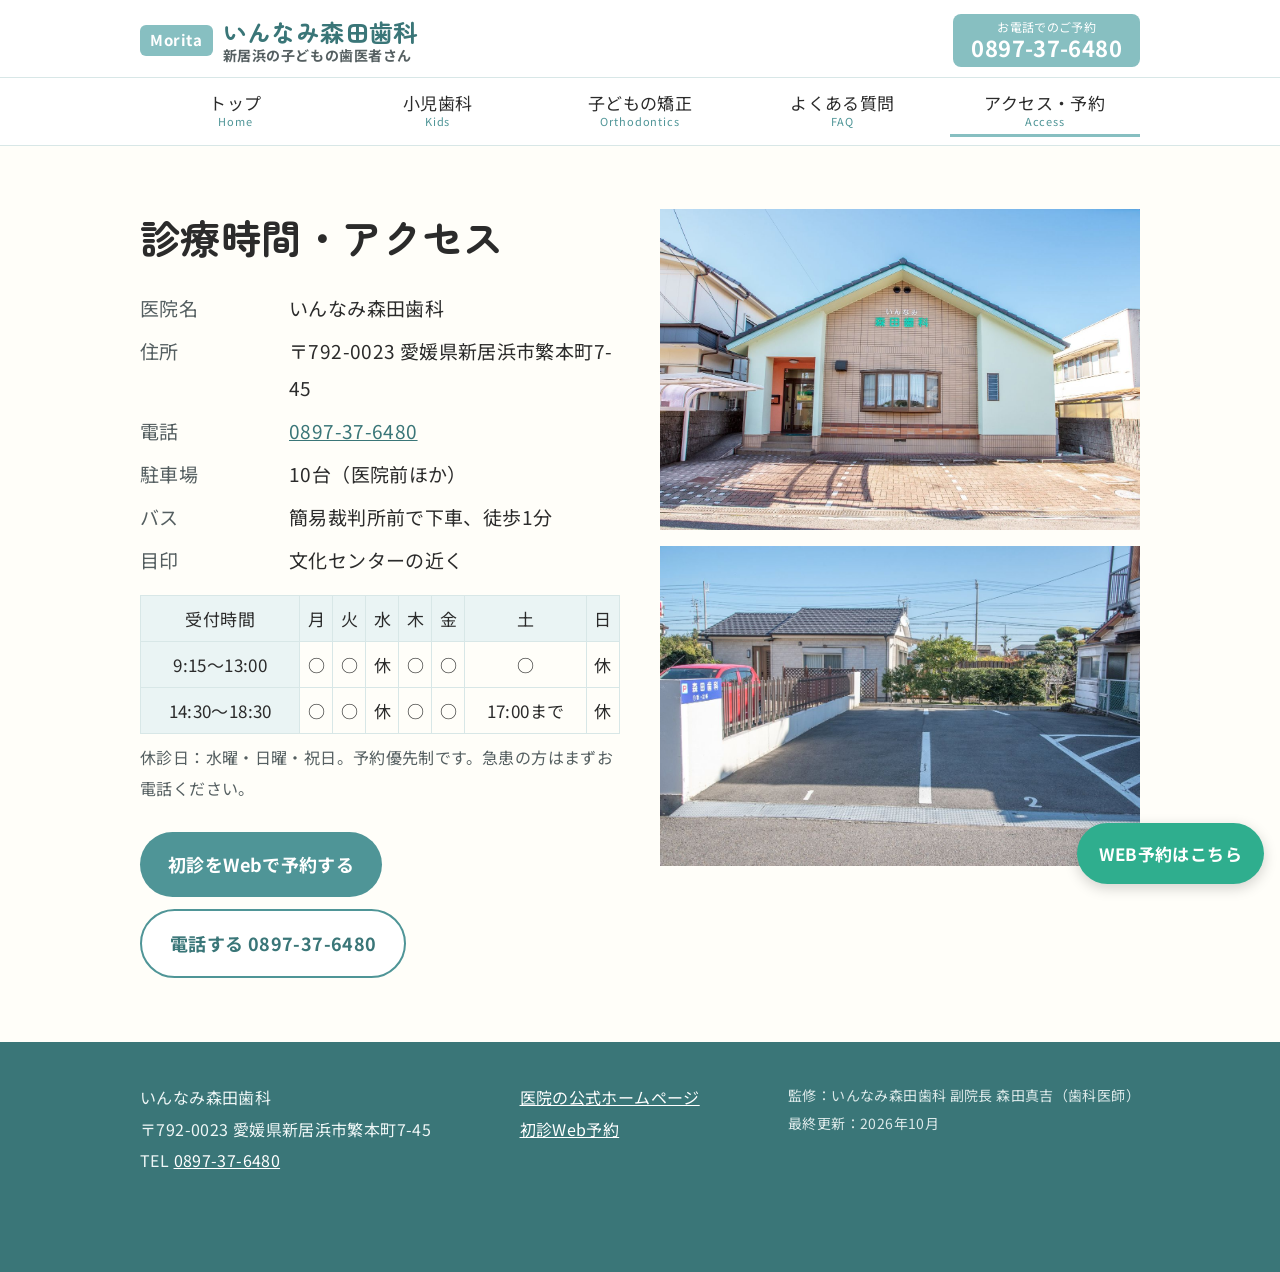
==== commit 1dcdf26f: "Evidence-based content: parent concerns, options table, total cost, hygiene guide, family maintenanc" ====
--- a/access.html
+++ b/access.html
@@ -52,6 +52,7 @@
 <footer class="site-foot"><div class="wrap">
 <div>いんなみ森田歯科<br>〒792-0023 愛媛県新居浜市繁本町7-45<br>TEL <a href="tel:0897376480">0897-37-6480</a></div>
 <div><a href="https://innamimorita.com/">医院の公式ホームページ</a><br><a href="https://innamimorita.com/reservation/">初診Web予約</a></div>
+<div class="credit">監修：いんなみ森田歯科 副院長 森田真吉（歯科医師）<br>最終更新：2026年10月</div>
 </div></footer>
 </body>
 </html>
--- a/style.css
+++ b/style.css
@@ -110,3 +110,25 @@
   .info dl{grid-template-columns:5.5em 1fr}
 }
 @media (prefers-reduced-motion:reduce){*{transition:none!important}}
+
+/* evidence-based additions */
+section.tint{background:var(--cream)}
+section.tint + section{border-top:0}
+.sub{color:var(--muted);margin-top:-8px}
+.qa-grid{display:grid;grid-template-columns:repeat(3,1fr);gap:18px;margin-top:24px}
+.qa{background:#fff;border-radius:16px;padding:22px 22px 18px;border:1px solid #ece4bf}
+.qa h3{margin:0 0 8px;font-size:21px;color:var(--teal-dark)}
+.qa h3::before{content:"Q";display:inline-flex;align-items:center;justify-content:center;width:30px;height:30px;border-radius:50%;background:var(--crayon);color:#fff;font-size:16px;margin-right:10px;vertical-align:2px}
+.qa p{margin:0;font-size:17px;line-height:1.85}
+.actions.center{justify-content:center;margin-top:32px}
+table.opt{width:100%;border-collapse:collapse;font-size:17px;min-width:640px}
+table.opt th,table.opt td{border-bottom:1px solid var(--line);padding:12px 10px;text-align:left;vertical-align:top}
+table.opt thead th{background:var(--sky);font-size:15px;font-weight:700;color:var(--teal-dark)}
+table.opt tbody th{white-space:nowrap;color:var(--teal-dark)}
+.total{background:var(--sky);border-radius:14px;padding:18px 22px;margin-top:20px}
+.total h3{margin:0 0 6px}
+.total b{font-size:22px;color:var(--teal-dark)}
+.credit{font-size:14px;opacity:.9}
+@media (max-width:760px){.qa-grid{grid-template-columns:1fr}}
+section.family{background:linear-gradient(180deg,var(--sky),#fff)}
+section.family h2{color:var(--teal-dark)}
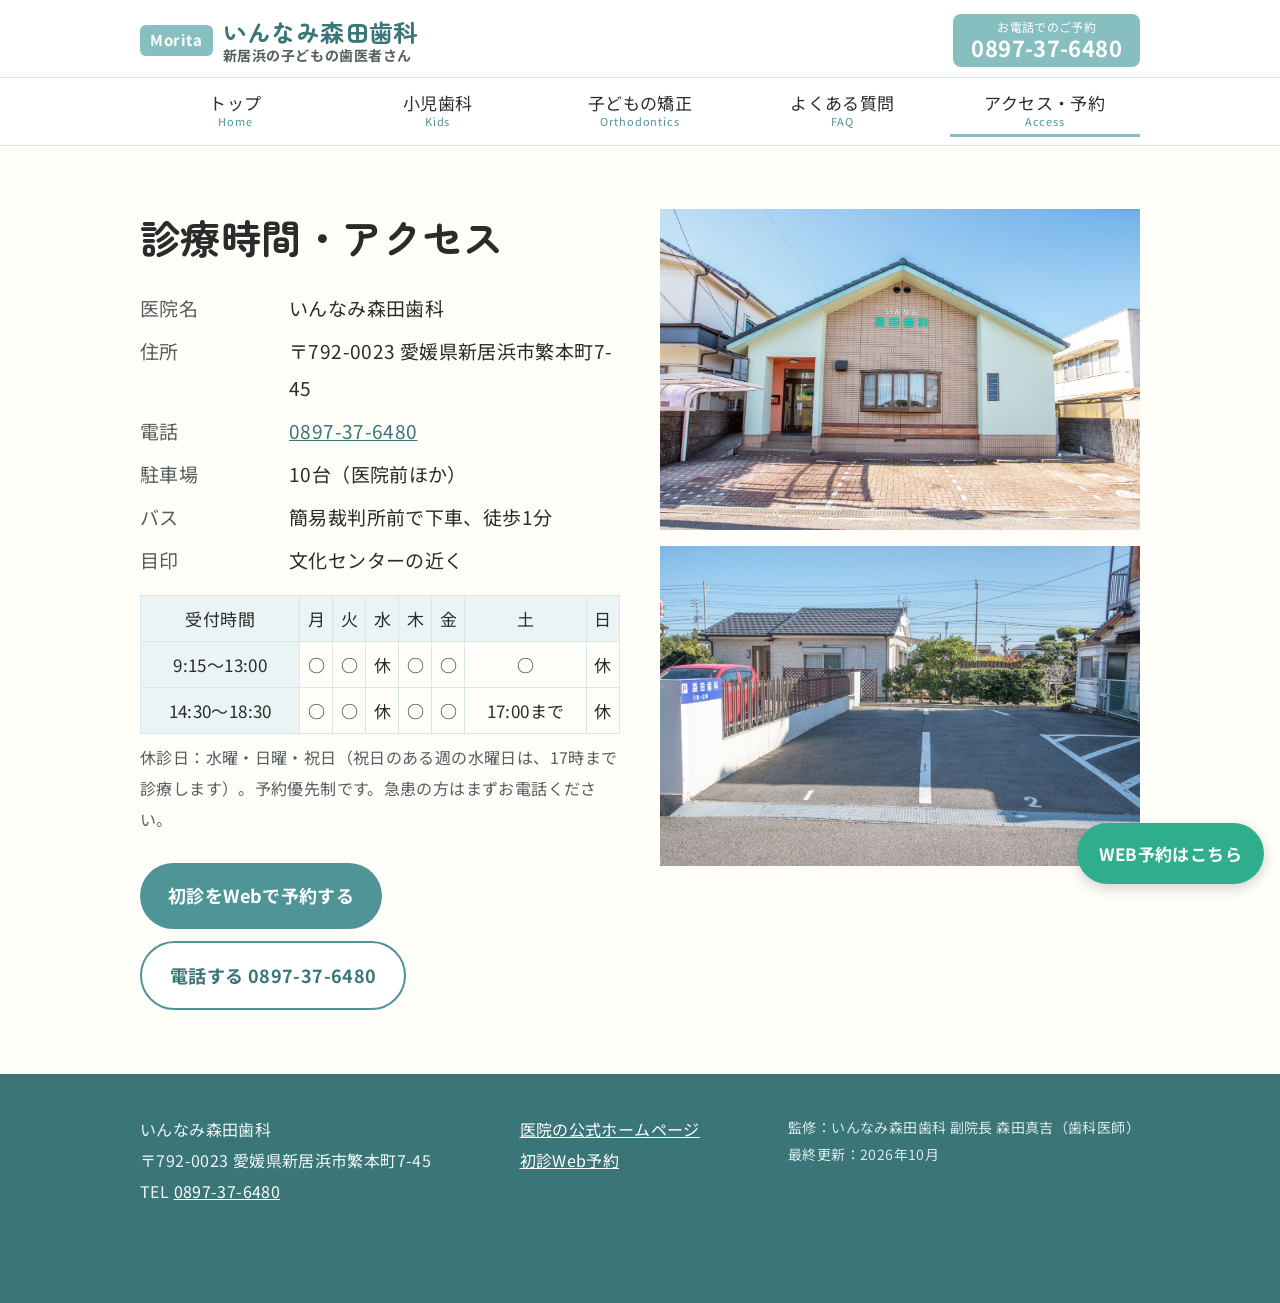
==== commit 73c5b784: "祝日週の水曜診療を追記 Co-Authored-By: Claude Opus 5.5 <noreply@anthropic.com> Claude-Session: https://claude.a" ====
--- a/access.html
+++ b/access.html
@@ -38,7 +38,7 @@
 <tr><th scope="row">9:15〜13:00</th><td>○</td><td>○</td><td>休</td><td>○</td><td>○</td><td>○</td><td>休</td></tr>
 <tr><th scope="row">14:30〜18:30</th><td>○</td><td>○</td><td>休</td><td>○</td><td>○</td><td>17:00まで</td><td>休</td></tr>
 </tbody></table>
-<p class="note" style="margin-top:8px">休診日：水曜・日曜・祝日。予約優先制です。急患の方はまずお電話ください。</p>
+<p class="note" style="margin-top:8px">休診日：水曜・日曜・祝日（祝日のある週の水曜日は、17時まで診療します）。予約優先制です。急患の方はまずお電話ください。</p>
 <div class="actions"><a class="btn" href="https://innamimorita.com/reservation/">初診をWebで予約する</a><a class="btn ghost" href="tel:0897376480">電話する 0897-37-6480</a></div>
 </div>
 <div>
--- a/style.css
+++ b/style.css
@@ -132,3 +132,12 @@
 @media (max-width:760px){.qa-grid{grid-template-columns:1fr}}
 section.family{background:linear-gradient(180deg,var(--sky),#fff)}
 section.family h2{color:var(--teal-dark)}
+figure.photo{margin:0 0 32px}
+figure.photo img{width:100%;border-radius:18px;aspect-ratio:3/2;object-fit:cover}
+figure.photo figcaption{font-size:15px;color:var(--muted);margin-top:8px}
+
+.illus{display:grid;grid-template-columns:repeat(4,1fr);gap:16px;margin:8px 0 28px}
+.illus figure{margin:0;text-align:center}
+.illus img{width:100%;height:auto;display:block}
+.illus figcaption{font-family:"Zen Maru Gothic",sans-serif;font-weight:700;color:var(--teal-dark);margin-top:4px}
+@media(max-width:640px){.illus{grid-template-columns:repeat(2,1fr)}}
